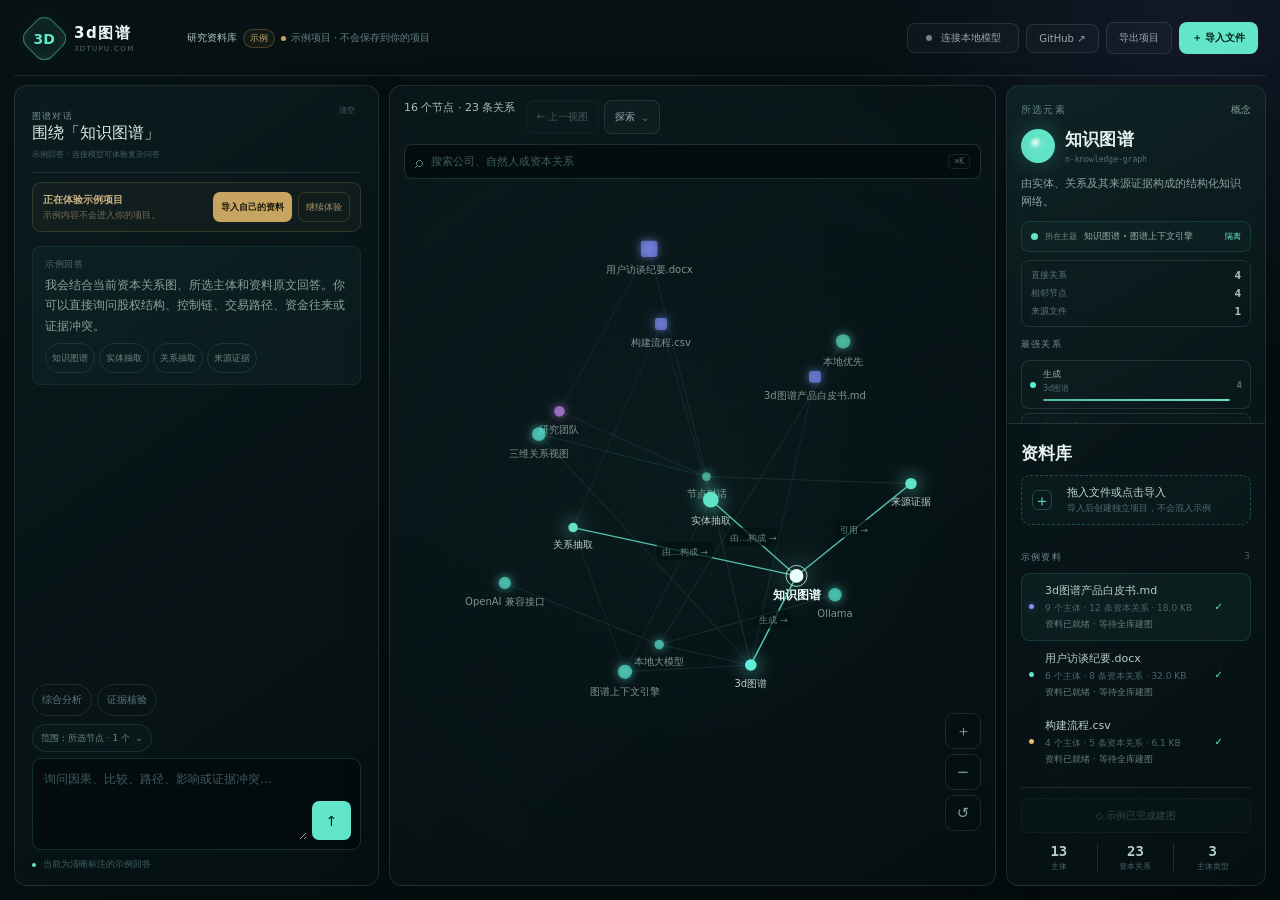
==== index.html @ b75725c6 "deploy: accurate model graph progress" ====
<!DOCTYPE html><html lang="zh-CN"><head><meta charSet="utf-8"/><meta name="viewport" content="width=device-width, initial-scale=1"/><link rel="stylesheet" href="/_next/static/chunks/0visodjb9d-sq.css" data-precedence="next"/><link rel="preload" as="script" fetchPriority="low" href="/_next/static/chunks/10mluhc84.1ee.js"/><script src="/_next/static/chunks/0pbz.j~ornctw.js" async=""></script><script src="/_next/static/chunks/0c_u0uom0kk-9.js" async=""></script><script src="/_next/static/chunks/turbopack-0-2-jyq65k6gh.js" async=""></script><script src="/_next/static/chunks/0emjh6do4g2sf.js" async=""></script><script src="/_next/static/chunks/17f2ht9wo-phb.js" async=""></script><script src="/_next/static/chunks/0eux6p_.wluw0.js" async=""></script><script src="/_next/static/chunks/0ctq0kchj-ooi.js" async=""></script><title>3d图谱｜让复杂关系可见、可问、可推理</title><meta name="description" content="面向复杂资料的本地优先三维知识图谱工作台。"/><meta name="application-name" content="3d图谱"/><meta name="keywords" content="知识图谱,本地大模型,三维可视化,中文知识库,关系分析"/><meta property="og:title" content="3d图谱"/><meta property="og:description" content="三维图谱基座 · 让复杂关系可见、可问、可推理"/><meta property="og:locale" content="zh_CN"/><meta property="og:image" content="https://3dtupu.com/og.png"/><meta property="og:image:width" content="1200"/><meta property="og:image:height" content="630"/><meta property="og:image:alt" content="3d图谱三维关系网络"/><meta property="og:type" content="website"/><meta name="twitter:card" content="summary_large_image"/><meta name="twitter:title" content="3d图谱"/><meta name="twitter:description" content="三维图谱基座 · 让复杂关系可见、可问、可推理"/><meta name="twitter:image" content="https://3dtupu.com/og.png"/><script src="/_next/static/chunks/03~yq9q893hmn.js" noModule=""></script></head><body><div hidden=""><!--$--><!--/$--></div><main class="app-shell"><header class="topbar"><div class="brand-button" aria-label="3d图谱"><span class="brand-mark"><b>3D</b></span><span><strong>3d图谱</strong><small>3DTUPU.COM</small></span></div><div class="workspace-name"><b>研究资料库</b><span class="sample-badge">示例</span><em class="save-indicator sample" title="示例项目 · 不会保存到你的项目">示例项目 · 不会保存到你的项目</em></div><div class="top-actions"><button class="connection-pill demo"><i></i> <!-- -->连接本地模型</button><button class="mobile-model-button">模型</button><button class="mobile-library-button" disabled="">资料</button><a class="ghost-button repository-link" href="https://github.com/yanlinc-hue/3dtupu" target="_blank" rel="noreferrer" aria-label="在新窗口打开 3d图谱 GitHub 仓库">GitHub ↗</a><button class="ghost-button export-button" disabled="">导出项目</button><button class="primary-small" disabled="">＋ 导入文件</button></div></header><section class="workspace" aria-busy="true"><div class="project-loading-overlay" role="status"><i></i><span>正在恢复本机项目…</span></div><aside class="library-panel panel " aria-label="资料库"><section class="right-selection-card" aria-label="所选图谱元素"><div class="right-selection-overline"><span>所选元素</span><b>概念</b></div><div class="right-selection-title"><div class="node-orb kind-concept"></div><div><h2>知识图谱</h2><small>n-knowledge-graph</small></div></div><p>由实体、关系及其来源证据构成的结构化知识网络。</p><button class="node-community-pill"><i style="background:#62e5c8"></i><span>所在主题</span><b>知识图谱 · 图谱上下文引擎</b><em>隔离</em></button><div class="relation-row"><span>直接关系</span><b>4</b><span>相邻节点</span><b>4</b><span>来源文件</span><b>1</b></div><div class="section-label">最强关系</div><div class="relationship-strength-list compact"><button><i class="kind-technology"></i><span><b>生成</b><small>3d图谱</small><em><u style="width:100%"></u></em></span><strong>4</strong></button><button><i class="kind-concept"></i><span><b>由…构成</b><small>实体抽取</small><em><u style="width:75%"></u></em></span><strong>3</strong></button><button><i class="kind-concept"></i><span><b>由…构成</b><small>关系抽取</small><em><u style="width:75%"></u></em></span><strong>3</strong></button></div><details class="right-selection-evidence"><summary>原文证据<!-- --> <b>1</b></summary><p>所有实体和关系必须指向至少一段原文证据。</p><small>3d图谱产品白皮书.md</small></details><div class="selection-actions"><button class="selection-chat-focus">围绕所选节点提问 →</button></div></section><div class="panel-heading"><div><h2>资料库</h2></div><div class="library-heading-actions"><button class="icon-button mobile-library-close" aria-label="关闭资料库">×</button></div></div><input class="visually-hidden" type="file" multiple="" disabled="" accept=".pdf,.docx,.pptx,.xlsx,.xls,.png,.jpg,.jpeg,.webp,.html,.htm,.md,.markdown,.txt,.csv,.tsv,.json,.3dtupu.json,.tupu.json"/><button class="upload-zone " disabled=""><span class="upload-glyph">＋</span><strong>拖入文件或点击导入</strong><span>导入后创建独立项目，不会混入示例</span></button><div class="section-label">示例资料<!-- --> <span>3</span></div><div class="document-list"><div class="file-card-row"><button class="file-card active  "><i class="file-dot color-0"></i><span><b title="3d图谱产品白皮书.md">3d图谱产品白皮书.md</b><small>9<!-- --> 个主体 · <!-- -->12<!-- --> 条资本关系 · <!-- -->18.0 KB</small><small class="file-coverage" title="资料已就绪 · 等待全库建图">资料已就绪 · 等待全库建图</small></span><em>✓</em></button></div><div class="file-card-row"><button class="file-card   "><i class="file-dot color-1"></i><span><b title="用户访谈纪要.docx">用户访谈纪要.docx</b><small>6<!-- --> 个主体 · <!-- -->8<!-- --> 条资本关系 · <!-- -->32.0 KB</small><small class="file-coverage" title="资料已就绪 · 等待全库建图">资料已就绪 · 等待全库建图</small></span><em>✓</em></button></div><div class="file-card-row"><button class="file-card   "><i class="file-dot color-2"></i><span><b title="构建流程.csv">构建流程.csv</b><small>4<!-- --> 个主体 · <!-- -->5<!-- --> 条资本关系 · <!-- -->6.1 KB</small><small class="file-coverage" title="资料已就绪 · 等待全库建图">资料已就绪 · 等待全库建图</small></span><em>✓</em></button></div></div><div class="library-bottom"><button class="model-extract-button" disabled="">◇ 示例已完成建图</button><div class="library-stats"><span><b>13</b><small>主体</small></span><span><b>23</b><small>资本关系</small></span><span><b>3</b><small>主体类型</small></span></div></div></aside><section class="graph-stage panel"><div class="graph-toolbar"><div class="view-title">16<!-- --> 个节点 · <!-- -->23<!-- --> 条关系</div><div class="graph-search-wrap"><span>⌕</span><input placeholder="搜索公司、自然人或资本关系" aria-label="搜索图谱，快捷键 Command 或 Control K" value=""/><kbd>⌘K</kbd></div><div class="toolbar-actions"><button class="view-back-button" disabled="">← 上一视图</button><details class="explore-menu"><summary class="">探索</summary><div class="explore-menu-popover"><button class="">路径分析 <small>查看两点间的关系链路</small></button><button class="">聚焦所选邻域<!-- --> <small>隐藏暂时无关的元素</small></button><button class="">图谱洞察 <small>主题、中心节点与关系强度</small></button><div class="explore-filter-group"><span>节点类型</span><button class="kind-enabled" aria-pressed="true"><i class="kind-document"></i>文件<small>3</small></button><button class="kind-enabled" aria-pressed="true"><i class="kind-organization"></i>企业/机构<small>1</small></button><button class="kind-enabled" aria-pressed="true"><i class="kind-concept"></i>概念<small>6</small></button><button class="kind-enabled" aria-pressed="true"><i class="kind-technology"></i>技术<small>6</small></button></div><button class="fullscreen-button">全屏查看 <small>沉浸探索当前图谱</small></button></div></details></div></div><div class="canvas-wrap"><canvas class="graph-canvas" aria-label="可旋转、缩放和选择节点的三维知识图谱" tabindex="0"></canvas><div class="canvas-controls" aria-label="图谱缩放控制"><button aria-label="放大图谱">＋</button><button aria-label="缩小图谱">−</button><button aria-label="重置图谱视角">↺</button></div></div></section><button class="mobile-inspector-trigger"><i class="kind-concept"></i><span>知识图谱</span><b>详情与问答</b></button><aside class="inspector-panel panel  mobile-tab-details" aria-label="图谱对话与选择详情"><div class="mobile-sheet-heading"><div role="tablist" aria-label="节点面板"><button class="active" role="tab" aria-selected="true">详情</button><button class="" role="tab" aria-selected="false">对话</button></div><button>模型</button><button aria-label="关闭节点面板">×</button></div><div class="inspector-scroll"><div class="node-overline">当前选择 · <!-- -->概念</div><div class="node-title-row"><div class="node-orb kind-concept"></div><div><h2>知识图谱</h2><span>ID · N-KNOWLEDGE-GRAPH</span></div></div><p class="node-summary">由实体、关系及其来源证据构成的结构化知识网络。</p><button class="node-community-pill"><i style="background:#62e5c8"></i><span>所在主题</span><b>知识图谱 · 图谱上下文引擎</b><em>隔离</em></button><div class="relation-row"><span>直接关系</span><b>4</b><span>相邻节点</span><b>4</b><span>来源文件</span><b>1</b></div><div class="section-label">对话范围</div><div class="scope-chips"><button><i class="kind-concept"></i>知识图谱<span>×</span></button></div><div class="section-label">最强关系</div><div class="relationship-strength-list"><button><i class="kind-technology"></i><span><b>生成</b><small>3d图谱</small><em><u style="width:100%"></u></em></span><strong>4</strong></button><button><i class="kind-concept"></i><span><b>由…构成</b><small>实体抽取</small><em><u style="width:75%"></u></em></span><strong>3</strong></button><button><i class="kind-concept"></i><span><b>由…构成</b><small>关系抽取</small><em><u style="width:75%"></u></em></span><strong>3</strong></button><button><i class="kind-concept"></i><span><b>引用</b><small>来源证据</small><em><u style="width:75%"></u></em></span><strong>3</strong></button></div><div class="section-label">相邻节点</div><div class="neighbor-list"><button><i class="kind-technology"></i><span><b>3d图谱</b><small>生成</small></span><em>›</em></button><button><i class="kind-concept"></i><span><b>来源证据</b><small>引用</small></span><em>›</em></button><button><i class="kind-concept"></i><span><b>实体抽取</b><small>由…构成</small></span><em>›</em></button><button><i class="kind-concept"></i><span><b>关系抽取</b><small>由…构成</small></span><em>›</em></button></div><div class="section-label">原文证据</div><div class="evidence-list"><details><summary><span>[<!-- -->1<!-- -->]</span>3d图谱产品白皮书.md</summary><p>所有实体和关系必须指向至少一段原文证据。</p></details></div></div><div class="chat-section"><div class="chat-heading"><div><span class="section-label">图谱对话</span><b>围绕「知识图谱」</b><small>示例回答 · 连接模型可体验复杂问答</small></div><button>清空</button></div><div class="sample-inline-notice" role="status"><span><b>正在体验示例项目</b><small>示例内容不会进入你的项目。</small></span><button class="primary">导入自己的资料</button><button>继续体验</button></div><div class="message-list" role="log" aria-live="polite"><div class="message assistant "><div class="message-role">示例回答</div><p>我会结合当前资本关系图、所选主体和资料原文回答。你可以直接询问股权结构、控制链、交易路径、资金往来或证据冲突。</p><div class="answer-nodes"><button>知识图谱</button><button>实体抽取</button><button>关系抽取</button><button>来源证据</button></div></div></div><div class="chat-suggestions" aria-label="快捷提问"><button>综合分析</button><button>证据核验</button></div><div class="qa-scope-row"><details><summary>范围：所选节点 · 1 个</summary><div><button class="active"><b>智能（推荐）</b><small>有选择时聚焦，否则使用当前视图</small></button><button class=""><b>当前视图</b><small>只分析此刻可见的节点与关系</small></button><button class=""><b>全部资料</b><small>忽略当前筛选，检索完整项目</small></button></div></details></div><div class="prompt-box"><textarea aria-label="输入关于当前视图和文档的问题" placeholder="询问因果、比较、路径、影响或证据冲突…"></textarea><button aria-label="发送问题">↑</button></div><div class="context-note"><i></i> <!-- -->当前为清晰标注的示例回答</div></div></aside></section></main><!--$--><!--/$--><script src="/_next/static/chunks/10mluhc84.1ee.js" id="_R_" async=""></script><script>(self.__next_f=self.__next_f||[]).push([0])</script><script>self.__next_f.push([1,"1:\"$Sreact.fragment\"\n2:I[11968,[\"/_next/static/chunks/0emjh6do4g2sf.js\",\"/_next/static/chunks/17f2ht9wo-phb.js\"],\"default\"]\n3:I[87804,[\"/_next/static/chunks/0emjh6do4g2sf.js\",\"/_next/static/chunks/17f2ht9wo-phb.js\"],\"default\"]\n4:I[7934,[\"/_next/static/chunks/0emjh6do4g2sf.js\",\"/_next/static/chunks/17f2ht9wo-phb.js\"],\"ClientPageRoot\"]\n5:I[31713,[\"/_next/static/chunks/0emjh6do4g2sf.js\",\"/_next/static/chunks/17f2ht9wo-phb.js\",\"/_next/static/chunks/0eux6p_.wluw0.js\",\"/_next/static/chunks/0ctq0kchj-ooi.js\"],\"default\"]\n8:I[77916,[\"/_next/static/chunks/0emjh6do4g2sf.js\",\"/_next/static/chunks/17f2ht9wo-phb.js\"],\"OutletBoundary\"]\n9:\"$Sreact.suspense\"\nb:I[77916,[\"/_next/static/chunks/0emjh6do4g2sf.js\",\"/_next/static/chunks/17f2ht9wo-phb.js\"],\"ViewportBoundary\"]\nd:I[77916,[\"/_next/static/chunks/0emjh6do4g2sf.js\",\"/_next/static/chunks/17f2ht9wo-phb.js\"],\"MetadataBoundary\"]\nf:I[21480,[\"/_next/static/chunks/0emjh6do4g2sf.js\",\"/_next/static/chunks/17f2ht9wo-phb.js\"],\"default\",1]\n:HL[\"/_next/static/chunks/0visodjb9d-sq.css\",\"style\"]\n"])</script><script>self.__next_f.push([1,"0:{\"P\":null,\"c\":[\"\",\"\"],\"q\":\"\",\"i\":false,\"f\":[[[\"\",{\"children\":[\"__PAGE__\",{}]},\"$undefined\",\"$undefined\",16],[[\"$\",\"$1\",\"c\",{\"children\":[[[\"$\",\"link\",\"0\",{\"rel\":\"stylesheet\",\"href\":\"/_next/static/chunks/0visodjb9d-sq.css\",\"precedence\":\"next\",\"crossOrigin\":\"$undefined\",\"nonce\":\"$undefined\"}],[\"$\",\"script\",\"script-0\",{\"src\":\"/_next/static/chunks/0emjh6do4g2sf.js\",\"async\":true,\"nonce\":\"$undefined\"}],[\"$\",\"script\",\"script-1\",{\"src\":\"/_next/static/chunks/17f2ht9wo-phb.js\",\"async\":true,\"nonce\":\"$undefined\"}]],[\"$\",\"html\",null,{\"lang\":\"zh-CN\",\"children\":[\"$\",\"body\",null,{\"children\":[\"$\",\"$L2\",null,{\"parallelRouterKey\":\"children\",\"error\":\"$undefined\",\"errorStyles\":\"$undefined\",\"errorScripts\":\"$undefined\",\"template\":[\"$\",\"$L3\",null,{}],\"templateStyles\":\"$undefined\",\"templateScripts\":\"$undefined\",\"notFound\":[[[\"$\",\"title\",null,{\"children\":\"404: This page could not be found.\"}],[\"$\",\"div\",null,{\"style\":{\"fontFamily\":\"system-ui,\\\"Segoe UI\\\",Roboto,Helvetica,Arial,sans-serif,\\\"Apple Color Emoji\\\",\\\"Segoe UI Emoji\\\"\",\"height\":\"100vh\",\"textAlign\":\"center\",\"display\":\"flex\",\"flexDirection\":\"column\",\"alignItems\":\"center\",\"justifyContent\":\"center\"},\"children\":[\"$\",\"div\",null,{\"children\":[[\"$\",\"style\",null,{\"dangerouslySetInnerHTML\":{\"__html\":\"body{color:#000;background:#fff;margin:0}.next-error-h1{border-right:1px solid rgba(0,0,0,.3)}@media (prefers-color-scheme:dark){body{color:#fff;background:#000}.next-error-h1{border-right:1px solid rgba(255,255,255,.3)}}\"}}],[\"$\",\"h1\",null,{\"className\":\"next-error-h1\",\"style\":{\"display\":\"inline-block\",\"margin\":\"0 20px 0 0\",\"padding\":\"0 23px 0 0\",\"fontSize\":24,\"fontWeight\":500,\"verticalAlign\":\"top\",\"lineHeight\":\"49px\"},\"children\":404}],[\"$\",\"div\",null,{\"style\":{\"display\":\"inline-block\"},\"children\":[\"$\",\"h2\",null,{\"style\":{\"fontSize\":14,\"fontWeight\":400,\"lineHeight\":\"49px\",\"margin\":0},\"children\":\"This page could not be found.\"}]}]]}]}]],[]],\"forbidden\":\"$undefined\",\"unauthorized\":\"$undefined\"}]}]}]]}],{\"children\":[[\"$\",\"$1\",\"c\",{\"children\":[[\"$\",\"$L4\",null,{\"Component\":\"$5\",\"serverProvidedParams\":{\"searchParams\":{},\"params\":{},\"promises\":[\"$@6\",\"$@7\"]}}],[[\"$\",\"script\",\"script-0\",{\"src\":\"/_next/static/chunks/0eux6p_.wluw0.js\",\"async\":true,\"nonce\":\"$undefined\"}],[\"$\",\"script\",\"script-1\",{\"src\":\"/_next/static/chunks/0ctq0kchj-ooi.js\",\"async\":true,\"nonce\":\"$undefined\"}]],[\"$\",\"$L8\",null,{\"children\":[\"$\",\"$9\",null,{\"name\":\"Next.MetadataOutlet\",\"children\":\"$@a\"}]}]]}],{},null,false,null]},null,false,null],[\"$\",\"$1\",\"h\",{\"children\":[null,[\"$\",\"$Lb\",null,{\"children\":\"$Lc\"}],[\"$\",\"div\",null,{\"hidden\":true,\"children\":[\"$\",\"$Ld\",null,{\"children\":[\"$\",\"$9\",null,{\"name\":\"Next.Metadata\",\"children\":\"$Le\"}]}]}],null]}],false]],\"m\":\"$undefined\",\"G\":[\"$f\",[[\"$\",\"link\",\"0\",{\"rel\":\"stylesheet\",\"href\":\"/_next/static/chunks/0visodjb9d-sq.css\",\"precedence\":\"next\",\"crossOrigin\":\"$undefined\",\"nonce\":\"$undefined\"}]]],\"S\":true,\"h\":null,\"s\":\"$undefined\",\"l\":\"$undefined\",\"p\":\"$undefined\",\"d\":\"$undefined\",\"b\":\"BAkE__fI3o17230k_f2Ha\"}\n"])</script><script>self.__next_f.push([1,"6:{}\n7:\"$0:f:0:1:1:children:0:props:children:0:props:serverProvidedParams:params\"\n"])</script><script>self.__next_f.push([1,"c:[[\"$\",\"meta\",\"0\",{\"charSet\":\"utf-8\"}],[\"$\",\"meta\",\"1\",{\"name\":\"viewport\",\"content\":\"width=device-width, initial-scale=1\"}]]\n"])</script><script>self.__next_f.push([1,"a:null\ne:[[\"$\",\"title\",\"0\",{\"children\":\"3d图谱｜让复杂关系可见、可问、可推理\"}],[\"$\",\"meta\",\"1\",{\"name\":\"description\",\"content\":\"面向复杂资料的本地优先三维知识图谱工作台。\"}],[\"$\",\"meta\",\"2\",{\"name\":\"application-name\",\"content\":\"3d图谱\"}],[\"$\",\"meta\",\"3\",{\"name\":\"keywords\",\"content\":\"知识图谱,本地大模型,三维可视化,中文知识库,关系分析\"}],[\"$\",\"meta\",\"4\",{\"property\":\"og:title\",\"content\":\"3d图谱\"}],[\"$\",\"meta\",\"5\",{\"property\":\"og:description\",\"content\":\"三维图谱基座 · 让复杂关系可见、可问、可推理\"}],[\"$\",\"meta\",\"6\",{\"property\":\"og:locale\",\"content\":\"zh_CN\"}],[\"$\",\"meta\",\"7\",{\"property\":\"og:image\",\"content\":\"https://3dtupu.com/og.png\"}],[\"$\",\"meta\",\"8\",{\"property\":\"og:image:width\",\"content\":\"1200\"}],[\"$\",\"meta\",\"9\",{\"property\":\"og:image:height\",\"content\":\"630\"}],[\"$\",\"meta\",\"10\",{\"property\":\"og:image:alt\",\"content\":\"3d图谱三维关系网络\"}],[\"$\",\"meta\",\"11\",{\"property\":\"og:type\",\"content\":\"website\"}],[\"$\",\"meta\",\"12\",{\"name\":\"twitter:card\",\"content\":\"summary_large_image\"}],[\"$\",\"meta\",\"13\",{\"name\":\"twitter:title\",\"content\":\"3d图谱\"}],[\"$\",\"meta\",\"14\",{\"name\":\"twitter:description\",\"content\":\"三维图谱基座 · 让复杂关系可见、可问、可推理\"}],[\"$\",\"meta\",\"15\",{\"name\":\"twitter:image\",\"content\":\"https://3dtupu.com/og.png\"}]]\n"])</script></body></html>
---- _next/static/chunks/0visodjb9d-sq.css ----
:root{--bg:#061012;--panel:#0a171aeb;--panel-strong:#0b1b1e;--line:#aae8de1f;--line-strong:#6ce4cc45;--muted:#708a8e;--dim:#49666a;--text:#e8f5f2;--mint:#62e5c8;--mint-dark:#143e38;--violet:#8492ff;--amber:#f0b86c;--danger:#ff8792}*{box-sizing:border-box}html,body{background:var(--bg);min-height:100%;color:var(--text);margin:0}body{font-family:Inter,SF Pro Display,PingFang SC,Microsoft YaHei,system-ui,sans-serif;overflow:hidden}button,textarea,input,select{font:inherit}button{color:inherit}button:focus-visible,input:focus-visible,textarea:focus-visible,select:focus-visible{outline-offset:2px;outline:2px solid #62e5c8b3}button:disabled{cursor:not-allowed;opacity:.42}::-webkit-scrollbar{width:5px;height:5px}::-webkit-scrollbar-track{background:0 0}::-webkit-scrollbar-thumb{background:#82b5af33;border-radius:9px}.app-shell{background:radial-gradient(circle at 50% 45%,#2d817421,#0000 34%),radial-gradient(circle at 93% 2%,#6f64e21c,#0000 23%),linear-gradient(135deg,#071214 0%,#050c0e 100%);min-height:100vh;padding:14px}.topbar{border-bottom:1px solid var(--line);align-items:center;gap:18px;height:62px;padding:0 8px 13px;display:flex}.brand-button{cursor:pointer;text-align:left;background:0 0;border:0;align-items:center;gap:11px;padding:0 4px;display:flex}.brand-button>span:last-child{flex-direction:column;gap:2px;display:flex}.brand-button strong{color:#effaf7;letter-spacing:.1em;white-space:nowrap;font-size:15px}.brand-button small{color:#506d71;letter-spacing:.19em;font-size:7px}.brand-mark{background:#62e5c812;border:1px solid #62e5c873;border-radius:11px;place-items:center;width:37px;height:37px;display:grid;transform:rotate(45deg);box-shadow:inset 0 0 18px #62e5c812,0 0 22px #62e5c80f}.brand-mark b{color:var(--mint);font-size:14px;transform:rotate(-45deg)}.workspace-name{color:#496569;align-items:baseline;gap:6px;margin-left:30px;font-size:11px;display:flex}.workspace-name b{color:#afc5c3;font-weight:550}.workspace-name em{color:#638084;font-style:normal}.save-indicator{text-overflow:ellipsis;white-space:nowrap;max-width:180px;overflow:hidden}.save-indicator:before{content:"";background:#587175;border-radius:50%;width:5px;height:5px;margin-right:5px;display:inline-block}.save-indicator.saved:before{background:var(--mint)}.save-indicator.saving:before,.save-indicator.loading:before{background:var(--amber);animation:1s infinite pulse}.save-indicator.error{color:var(--danger)}.save-indicator.error:before{background:var(--danger)}.top-actions{align-items:center;gap:7px;margin-left:auto;display:flex}.connection-pill,.ghost-button,.primary-small,.mobile-model-button,.mobile-library-button,.toolbar-actions button,.icon-button,.secondary-button,.primary-button{border:1px solid var(--line);color:#94aaab;cursor:pointer;background:#ffffff06;border-radius:8px;transition:border-color .18s,background .18s,color .18s}.connection-pill:hover,.ghost-button:hover,.mobile-model-button:hover,.mobile-library-button:hover,.toolbar-actions button:hover{color:#d0e4e1;border-color:#62e5c840}.connection-pill{min-width:112px;padding:7px 10px;font-size:9px}.connection-pill i,.connection-result i{background:#6c8588;border-radius:50%;width:6px;height:6px;margin-right:6px;display:inline-block}.connection-pill.connected i,.connection-result.connected i{background:var(--mint);box-shadow:0 0 10px #62e5c8cc}.connection-pill.testing i,.connection-result.testing i{background:var(--amber);animation:1s infinite pulse}.connection-pill.error i,.connection-result.error i{background:var(--danger)}.ghost-button,.primary-small{padding:8px 12px;font-size:9px}.mobile-model-button,.mobile-library-button{padding:8px 10px;font-size:9px;display:none}.repository-link{white-space:nowrap;align-items:center;text-decoration:none;display:inline-flex}.primary-small,.primary-button{background:var(--mint);color:#09201c;border-color:#0000;font-weight:700}.primary-small:hover,.primary-button:hover{background:#7df1d6}.workspace{grid-template-columns:244px minmax(400px,1fr) 322px;gap:9px;height:calc(100vh - 90px);padding-top:9px;display:grid;position:relative}.project-loading-overlay{z-index:20;border:1px solid var(--line);-webkit-backdrop-filter:blur(8px);backdrop-filter:blur(8px);color:#8ca5a2;background:#051012e6;border-radius:13px;place-content:center;justify-items:center;gap:10px;font-size:10px;display:grid;position:absolute;inset:9px 0 0}.project-loading-overlay i{border:2px solid #62e5c826;border-top-color:var(--mint);border-radius:50%;width:18px;height:18px;animation:.8s linear infinite spin}.panel{border:1px solid var(--line);background:linear-gradient(145deg,#0c1b1ef0,#061013e8);border-radius:13px;overflow:hidden;box-shadow:0 18px 48px #00000029}.library-panel{flex-direction:column;min-height:0;padding:17px 14px 13px;display:flex}.panel-heading{justify-content:space-between;align-items:center;display:flex}.library-heading-actions{align-items:center;gap:5px;display:flex}.mobile-library-close{display:none}.node-overline{color:#4d696d;letter-spacing:.17em;text-transform:uppercase;font-size:7px;display:block}h2{letter-spacing:.01em;margin:4px 0 0;font-size:16px}.icon-button{width:29px;height:29px;font-size:17px}.visually-hidden{clip:rect(0 0 0 0);white-space:nowrap;width:1px;height:1px;overflow:hidden;position:absolute!important}.upload-zone{color:#bfd4d1;cursor:pointer;background:#62e5c806;border:1px dashed #62e5c840;border-radius:9px;width:100%;margin:15px 0 17px;padding:13px 8px;transition:all .2s}.upload-zone:hover,.upload-zone.processing{background:#62e5c80e;border-color:#62e5c880}.upload-zone>span,.upload-zone strong{display:block}.upload-glyph{width:20px;height:20px;color:var(--mint);border:1px solid #62e5c840;border-radius:6px;place-items:center;margin:0 auto 6px;display:grid!important}.upload-zone strong{font-size:10px;font-weight:550}.upload-zone>span:last-child{color:#506b6f;margin-top:4px;font-size:7px}.section-label{color:#607b7f;letter-spacing:.13em;text-transform:uppercase;margin:14px 0 8px;font-size:7px}.section-label>span{float:right;color:#405d61}.document-list{min-height:80px;margin:0 -4px;padding:0 4px;overflow-y:auto}.file-card-row{position:relative}.file-card{text-align:left;cursor:pointer;background:0 0;border:1px solid #0000;border-radius:8px;grid-template-columns:8px minmax(0,1fr) auto;align-items:center;gap:8px;width:100%;padding:9px 27px 9px 7px;display:grid}.file-card:hover{background:#ffffff05}.file-card.active{background:#62e5c80d;border-color:#62e5c821}.file-card>span,.file-card b,.file-card small{min-width:0;display:block}.file-card b{color:#b8cdca;text-overflow:ellipsis;white-space:nowrap;font-size:9px;font-weight:520;overflow:hidden}.file-card small{color:#4b676b;margin-top:4px;font-size:7px}.file-card em{color:var(--mint);font-size:8px;font-style:normal}.file-remove{color:#456267;cursor:pointer;opacity:0;background:0 0;border:0;border-radius:6px;width:22px;height:22px;transition:all .18s;position:absolute;top:50%;right:5px;transform:translateY(-50%)}.file-card-row:hover .file-remove,.file-remove:focus-visible{opacity:1}.file-remove:hover{color:var(--danger);background:#ff879214}.file-dot{border-radius:50%;width:5px;height:5px}.color-0{background:var(--violet);box-shadow:0 0 8px #8492ff8c}.color-1{background:var(--mint)}.color-2{background:var(--amber)}.color-3{background:#dc8dff}.library-bottom{border-top:1px solid var(--line);margin-top:auto;padding-top:10px}.model-extract-button{color:#71918f;cursor:pointer;background:#62e5c809;border:1px solid #62e5c821;border-radius:7px;width:100%;padding:8px;font-size:8px}.model-extract-button:not(:disabled):hover{color:var(--mint);background:#62e5c812}.library-stats{grid-template-columns:repeat(3,1fr);margin-top:10px;display:grid}.library-stats span{text-align:center;border-right:1px solid var(--line)}.library-stats span:last-child{border:0}.library-stats b,.library-stats small{display:block}.library-stats b{color:#b5cdca;font:600 14px ui-monospace,monospace}.library-stats small{color:#486569;margin-top:2px;font-size:6px}.graph-stage{min-height:420px;position:relative}.graph-stage:before{content:"";pointer-events:none;background-image:linear-gradient(#6dc4bb06 1px,#0000 1px),linear-gradient(90deg,#6dc4bb06 1px,#0000 1px);background-size:32px 32px;position:absolute;inset:0;-webkit-mask-image:radial-gradient(circle,#000,#0000 77%);mask-image:radial-gradient(circle,#000,#0000 77%)}.graph-toolbar{z-index:4;align-items:center;gap:9px;display:flex;position:absolute;inset:13px 13px auto}.view-title{color:#a7bdbb;white-space:nowrap;font-size:9px}.view-title small{color:#456267;margin-left:7px;font-size:7px}.graph-search-wrap{border:1px solid var(--line);background:#030c0eb3;border-radius:8px;align-items:center;width:min(280px,32vw);height:30px;margin-left:auto;padding:0 8px;display:flex;position:relative}.graph-search-wrap>span{color:#587579;margin-right:6px}.graph-search-wrap input{color:#c1d3d1;background:0 0;border:0;outline:0;width:100%;font-size:8px}.graph-search-wrap input::placeholder{color:#405c60}.graph-search-wrap>button{color:#557277;cursor:pointer;background:0 0;border:0}.search-results{border:1px solid var(--line);background:#081518fa;border-radius:8px;padding:5px;position:absolute;top:35px;left:0;right:0;box-shadow:0 14px 35px #00000059}.search-results button{color:#9db2b1;text-align:left;cursor:pointer;background:0 0;border:0;border-radius:5px;justify-content:space-between;width:100%;padding:8px;font-size:8px;display:flex}.search-results button:hover{background:#62e5c80f}.search-results small{color:#4b676b}.toolbar-actions{gap:5px;display:flex}.toolbar-actions button{white-space:nowrap;padding:7px 8px;font-size:7px}.toolbar-actions button.active{color:var(--mint);background:#62e5c80f;border-color:#62e5c852}.canvas-wrap{position:absolute;inset:0}.graph-canvas{cursor:grab;touch-action:none;width:100%;height:100%;display:block}.graph-canvas:active{cursor:grabbing}.canvas-controls{display:none}.graph-tooltip{z-index:5;border:1px solid var(--line-strong);color:#d5e7e4;pointer-events:none;white-space:nowrap;background:#051113eb;border-radius:5px;padding:5px 7px;font-size:8px;position:absolute;transform:translate(12px,-26px)}.graph-legend,.graph-hint{z-index:3;color:#506c70;font-size:7px;position:absolute;bottom:13px}.graph-legend{scrollbar-width:none;gap:4px;max-width:calc(100% - 265px);padding:2px;display:flex;left:14px;overflow-x:auto}.graph-legend::-webkit-scrollbar{display:none}.graph-legend button{color:#5d787c;cursor:pointer;background:#040e1073;border:1px solid #0000;border-radius:99px;flex:none;align-items:center;gap:4px;padding:4px 6px;font-size:7px;display:inline-flex}.graph-legend button:hover{border-color:var(--line);color:#9db5b2}.graph-legend button.disabled{opacity:.28;text-decoration:line-through}.graph-legend i{border-radius:50%;width:5px;height:5px}.graph-legend small{color:#3f5b5f;font-size:6px}.graph-hint{right:14px}.focus-banner{z-index:4;color:#72938f;cursor:pointer;background:#051214e0;border:1px solid #62e5c830;border-radius:99px;padding:6px 10px;font-size:7px;position:absolute;bottom:38px;left:50%;transform:translate(-50%)}.kind-document{background:#8492ff!important}.kind-person{background:#f5b66d!important}.kind-organization{background:#d58cff!important}.kind-concept{background:#60e3c7!important}.kind-location{background:#69b7ff!important}.kind-event{background:#ff7d9d!important}.kind-technology{background:#5ef0dc!important}.kind-data{background:#e2d56c!important}.inspector-panel{flex-direction:column;min-height:0;padding:16px 14px 12px;display:flex}.inspector-scroll{min-height:205px;max-height:49%;padding-right:3px;overflow-y:auto}.node-title-row{align-items:center;gap:11px;margin-top:12px;display:flex}.node-orb{border-radius:50%;flex:none;width:38px;height:38px;position:relative;box-shadow:0 0 24px #62e5c83d}.node-orb:before{content:"";border-radius:inherit;background:radial-gradient(circle at 35% 30%,#ffffffe6,#ffffff1a 35%,#0000 70%);position:absolute;inset:8px}.relation-orb{width:38px;height:38px;color:var(--mint);background:#62e5c80e;border:1px solid #62e5c847;border-radius:11px;flex:none;place-items:center;display:grid;position:relative;box-shadow:0 0 24px #62e5c81f}.relation-orb i{background:linear-gradient(90deg, #8492ff, var(--mint));border-radius:99px;width:21px;height:2px;position:absolute}.relation-orb b{margin-left:20px;font-size:13px;line-height:1;position:relative}.node-title-row h2{text-overflow:ellipsis;white-space:nowrap;max-width:225px;margin:0;font-size:16px;overflow:hidden}.node-title-row span{text-overflow:ellipsis;white-space:nowrap;color:#48666b;max-width:220px;margin-top:3px;font:6px ui-monospace,monospace;display:block;overflow:hidden}.node-summary{color:#7a9294;margin:13px 0 10px;font-size:9px;line-height:1.7}.relation-row{border:1px solid var(--line);color:#5d787c;border-radius:8px;grid-template-columns:1fr auto;gap:5px;padding:10px;font-size:7px;display:grid}.relation-row b{color:#a9c2bf;font:600 9px ui-monospace,monospace}.scope-chips{flex-wrap:wrap;gap:5px;display:flex}.scope-chips button{color:#86a09e;cursor:pointer;background:#62e5c80a;border:1px solid #62e5c824;border-radius:99px;align-items:center;gap:5px;padding:5px 7px;font-size:7px;display:flex}.scope-chips i{border-radius:50%;width:5px;height:5px}.scope-chips span{color:#4d6a6e}.path-card{background:#62e5c809;border:1px solid #62e5c826;border-radius:9px;margin-top:12px;padding:10px}.path-card.empty{background:#f0b86c09;border-color:#f0b86c29}.path-card-heading{color:#75918f;letter-spacing:.08em;justify-content:space-between;align-items:center;font-size:7px;display:flex}.path-card-heading b{color:var(--mint);font:600 7px ui-monospace,monospace}.path-flow{flex-wrap:wrap;align-items:center;gap:4px;margin-top:8px;display:flex}.path-step{align-items:center;gap:4px;display:inline-flex}.path-step button{color:#9ab2af;cursor:pointer;background:0 0;border:1px solid #62e5c821;border-radius:99px;padding:4px 6px;font-size:7px}.path-step em{color:#4e6e70;font-size:6px;font-style:normal}.path-ask{width:100%;color:var(--mint);cursor:pointer;background:#62e5c80f;border:1px solid #62e5c82e;border-radius:7px;margin-top:9px;padding:7px;font-size:7px}.path-card p{color:#8a765d;margin:8px 0 0;font-size:7px;line-height:1.5}.neighbor-list{grid-template-columns:1fr 1fr;gap:4px;display:grid}.neighbor-list button{border:1px solid var(--line);text-align:left;cursor:pointer;background:#ffffff03;border-radius:7px;grid-template-columns:6px minmax(0,1fr) auto;align-items:center;gap:6px;min-width:0;padding:7px;display:grid}.neighbor-list button:hover{border-color:#62e5c838}.neighbor-list i{border-radius:50%;width:5px;height:5px}.neighbor-list b,.neighbor-list small{text-overflow:ellipsis;white-space:nowrap;display:block;overflow:hidden}.neighbor-list b{color:#8fa8a7;font-size:7px;font-weight:500}.neighbor-list small{color:#405f63;margin-top:2px;font-size:6px}.neighbor-list em{color:#47666a;font-style:normal}.evidence-list details{border-top:1px solid var(--line);padding:7px 0}.evidence-list summary{color:#789291;cursor:pointer;font-size:7px;list-style:none}.evidence-list summary span{color:var(--mint);margin-right:5px}.evidence-list p{color:#668185;white-space:pre-wrap;background:#62e5c806;border-left:2px solid #62e5c833;max-height:280px;margin:7px 0 0;padding:8px;font-size:7px;line-height:1.65;overflow:auto}.chat-section{border-top:1px solid var(--line);flex-direction:column;flex:1;min-height:250px;margin-top:10px;padding-top:10px;display:flex}.chat-heading{justify-content:space-between;align-items:flex-start;display:flex}.chat-heading .section-label{margin:0 0 3px}.chat-heading small{color:#426064;font-size:6px}.chat-heading button{color:#426064;cursor:pointer;background:0 0;border:0;font-size:7px}.message-list{flex:1;min-height:80px;margin:9px -2px 7px;padding:0 2px;overflow-y:auto}.message{background:#62e5c809;border:1px solid #62e5c814;border-radius:8px;margin-bottom:7px;padding:8px 9px}.message.user{background:#8492ff0b;border-color:#8492ff1a;margin-left:24px}.message.error{border-color:#ff87922e}.message-role{color:#4f6c70;letter-spacing:.08em;margin-bottom:4px;font-size:6px}.message p{color:#8aa19f;white-space:pre-wrap;margin:0;font-size:8px;line-height:1.65}.message.user p{color:#9caaa9}.typing-dot{background:var(--mint);border-radius:50%;width:5px;height:5px;margin-top:7px;animation:1s infinite pulse;display:block}.answer-nodes{flex-wrap:wrap;gap:4px;margin-top:7px;display:flex}.answer-nodes button{color:#678783;cursor:pointer;background:0 0;border:1px solid #62e5c821;border-radius:99px;padding:4px 6px;font-size:6px}.prompt-box{background:#02090b9e;border:1px solid #62e5c82b;border-radius:9px;grid-template-columns:minmax(0,1fr) 28px;align-items:end;gap:5px;padding:7px;display:grid}.prompt-box:focus-within{border-color:#62e5c861}.prompt-box textarea{resize:vertical;color:#c2d5d2;background:0 0;border:0;outline:0;min-height:42px;max-height:100px;font-size:8px;line-height:1.5}.prompt-box textarea::placeholder{color:#3d5b5f}.prompt-box button{background:var(--mint);color:#08211d;cursor:pointer;border:0;border-radius:7px;width:27px;height:27px;font-size:10px}.context-note{color:#3f5e62;margin-top:6px;font-size:6px}.context-note i{background:var(--mint);border-radius:50%;width:4px;height:4px;margin-right:4px;display:inline-block}.empty-inspector{color:#557175;margin:auto;font-size:9px}.empty-inspector.chat-ready{background:#62e5c806;border:1px solid #62e5c81a;border-radius:8px;align-items:baseline;gap:7px;margin:0 0 10px;padding:9px 10px;display:flex}.empty-inspector.chat-ready b{color:#8da6a3;font-size:9px;font-weight:560}.empty-inspector.chat-ready span{color:#4b696c;line-height:1.45}.mobile-sheet-heading,.mobile-inspector-trigger,.mobile-sheet-backdrop{display:none}.modal-backdrop{z-index:30;-webkit-backdrop-filter:blur(10px);backdrop-filter:blur(10px);background:#000709b8;place-items:center;padding:20px;display:grid;position:fixed;inset:0}.settings-modal{background:linear-gradient(145deg,#0e2326,#071518);border:1px solid #8bded129;border-radius:15px;width:min(470px,100%);max-height:92vh;padding:23px;overflow-y:auto;box-shadow:0 32px 100px #0000008c}.modal-header{justify-content:space-between;align-items:flex-start;display:flex}.modal-header h2{font-size:19px}.modal-intro{color:#779092;margin:14px 0 17px;font-size:9px;line-height:1.7}.provider-tabs{border:1px solid var(--line);background:#00000026;border-radius:9px;grid-template-columns:1fr 1fr;gap:5px;padding:4px;display:grid}.provider-tabs button{color:#647f82;cursor:pointer;background:0 0;border:0;border-radius:6px;padding:9px;font-size:9px}.provider-tabs button.active{color:var(--mint);background:#62e5c817}.field-label{color:#708b8d;margin-top:14px;font-size:8px;display:block}.field-label input,.field-label select{border:1px solid var(--line);color:#b6ccca;background:#020a0c73;border-radius:8px;outline:0;width:100%;height:36px;margin-top:6px;padding:0 10px;font-size:9px}.field-label input:focus,.field-label select:focus{border-color:#62e5c85c}.privacy-warning{color:#ad906c;background:#f0b86c0d;border:1px solid #f0b86c33;border-radius:7px;margin-top:7px;padding:8px;font-size:7px}.connection-result{border:1px solid var(--line);color:#678285;border-radius:8px;align-items:flex-start;margin-top:15px;padding:10px;font-size:8px;line-height:1.5;display:flex}.connection-result i{flex:none;margin-top:3px}.settings-notes{color:#567276;background:#ffffff05;border-radius:8px;flex-direction:column;gap:5px;margin-top:14px;padding:12px;font-size:7px;display:flex}.settings-notes b{color:#829b9b;margin-bottom:2px}.settings-notes code{color:#78aaa2}.modal-actions{justify-content:flex-end;gap:7px;margin-top:18px;display:flex}.secondary-button,.primary-button{padding:9px 13px;font-size:8px}.toast{z-index:40;color:#abc3c0;background:#071618f0;border:1px solid #62e5c833;border-radius:9px;max-width:min(480px,100vw - 30px);padding:10px 14px;font-size:8px;position:fixed;bottom:22px;left:50%;transform:translate(-50%);box-shadow:0 12px 36px #0006}@keyframes pulse{0%,to{opacity:.35;transform:scale(.85)}50%{opacity:1;transform:scale(1.15)}}@keyframes spin{to{transform:rotate(360deg)}}@media (max-width:1100px){.workspace{grid-template-columns:218px minmax(390px,1fr) 285px}.workspace-name{margin-left:8px}.workspace-name em{display:none}.graph-search-wrap{width:185px}.view-title small{display:none}}@media (max-width:1040px){body{overflow:auto}.app-shell{min-height:100dvh}.workspace{grid-template-columns:210px minmax(0,1fr);height:calc(100dvh - 90px)}.top-actions .export-button{display:none}.inspector-panel{z-index:26;visibility:hidden;pointer-events:none;width:min(380px,100vw - 24px);min-height:0;transition:transform .22s,visibility .22s;position:fixed;top:76px;bottom:12px;right:12px;transform:translate(calc(100% + 28px));box-shadow:0 24px 80px #00000094}.inspector-panel.mobile-open{visibility:visible;pointer-events:auto;transform:translate(0)}.mobile-sheet-heading{border-bottom:1px solid var(--line);align-items:center;gap:5px;margin:-5px 0 10px;padding-bottom:9px;display:flex}.mobile-sheet-heading>div{flex:1;gap:4px;display:flex}.mobile-sheet-heading button{border:1px solid var(--line);color:#6f8b8d;cursor:pointer;background:0 0;border-radius:7px;min-height:34px;padding:0 10px;font-size:10px}.mobile-sheet-heading button.active{color:var(--mint);background:#62e5c812;border-color:#62e5c840}.inspector-panel.mobile-tab-details .chat-section{display:none}.inspector-panel.mobile-tab-details .inspector-scroll{flex:1;min-height:0;max-height:none;display:block}.inspector-panel.mobile-tab-chat .inspector-scroll{display:none}.inspector-panel.mobile-tab-chat .chat-section{border-top:0;min-height:0;margin-top:0;padding-top:0;display:flex}.mobile-sheet-backdrop{z-index:24;-webkit-backdrop-filter:blur(4px);backdrop-filter:blur(4px);background:#0007098c;border:0;display:block;position:fixed;inset:0}.mobile-inspector-trigger{z-index:23;color:#9fb7b4;cursor:pointer;background:#07191bf0;border:1px solid #62e5c838;border-radius:99px;align-items:center;gap:7px;max-width:min(310px,100vw - 32px);min-height:42px;padding:8px 11px;display:flex;position:fixed;bottom:16px;right:16px;box-shadow:0 12px 35px #0000006b}.mobile-inspector-trigger i{border-radius:50%;flex:none;width:7px;height:7px}.mobile-inspector-trigger span{text-overflow:ellipsis;white-space:nowrap;font-size:10px;overflow:hidden}.mobile-inspector-trigger b{color:var(--mint);white-space:nowrap;font-size:9px}.inspector-panel .node-summary{font-size:12px}.inspector-panel .message p{font-size:11px}.inspector-panel .message-role,.inspector-panel .chat-heading small,.inspector-panel .chat-heading button{font-size:9px}.inspector-panel .prompt-box textarea{min-height:50px;font-size:12px}.inspector-panel .prompt-box{grid-template-columns:minmax(0,1fr) 36px}.inspector-panel .prompt-box button{width:36px;height:36px}.inspector-panel .context-note{font-size:8px}}@media (max-width:650px){.app-shell{padding:7px}.topbar{gap:7px;height:57px;padding-bottom:9px}.workspace-name,.connection-pill{display:none}.brand-button{gap:8px}.brand-mark{width:32px;height:32px}.brand-button strong{font-size:13px}.brand-button small{display:none}.top-actions{gap:4px}.primary-small,.repository-link{padding:8px 9px}.mobile-model-button,.mobile-library-button{display:inline-flex}.workspace{grid-template-columns:1fr;height:calc(100dvh - 71px);padding-top:7px}.graph-stage{border-radius:11px}.library-panel{z-index:26;top:70px;left:7px;bottom:max(7px, env(safe-area-inset-bottom));visibility:hidden;pointer-events:none;width:min(330px,100vw - 14px);min-height:0;transition:transform .22s,visibility .22s;position:fixed;transform:translate(calc(-100% - 18px));box-shadow:0 24px 80px #00000094}.library-panel.mobile-library-open{visibility:visible;pointer-events:auto;transform:translate(0)}.mobile-library-close{display:grid}.graph-toolbar{flex-wrap:wrap;align-items:flex-start}.graph-search-wrap{order:3;width:100%;height:36px;margin:0}.graph-search-wrap input{font-size:12px}.toolbar-actions{margin-left:auto}.toolbar-actions button{min-height:31px;font-size:9px}.toolbar-actions button:last-child{display:none}.canvas-controls{z-index:5;flex-direction:column;gap:5px;display:flex;position:absolute;top:112px;right:12px}.canvas-controls button{border:1px solid var(--line);color:#83a29f;cursor:pointer;background:#041012d1;border-radius:8px;width:36px;height:36px;font-size:15px}.graph-legend{gap:5px;max-width:none;right:12px}.graph-legend button{min-height:28px;padding:5px 7px;font-size:9px}.graph-legend button small{font-size:8px}.graph-hint{display:none}.inspector-panel{top:auto;left:7px;right:7px;bottom:max(7px, env(safe-area-inset-bottom));border-radius:15px;width:auto;height:min(78dvh,650px);padding:14px;transform:translateY(calc(100% + 28px))}.inspector-panel.mobile-open{transform:translateY(0)}.mobile-inspector-trigger{right:12px;bottom:max(12px, env(safe-area-inset-bottom));min-height:46px}.mobile-inspector-trigger span{font-size:12px}.mobile-inspector-trigger b{font-size:11px}.node-overline,.section-label{font-size:9px}.node-title-row h2{font-size:18px}.node-title-row span{font-size:9px}.node-summary{font-size:13px;line-height:1.6}.relation-row{font-size:10px}.relation-row b{font-size:11px}.scope-chips button{min-height:32px;font-size:10px}.path-card-heading,.path-card-heading b,.path-step button,.path-ask,.path-card p{font-size:10px}.path-step em{font-size:9px}.path-ask{min-height:38px}.neighbor-list button{min-height:44px}.neighbor-list b{font-size:11px}.neighbor-list small{font-size:9px}.evidence-list summary{min-height:34px;font-size:10px}.evidence-list p{font-size:11px}.chat-heading small,.chat-heading button{font-size:9px}.message p{font-size:12px}.message-role{font-size:9px}.answer-nodes button{min-height:30px;font-size:9px}.prompt-box{grid-template-columns:minmax(0,1fr) 38px}.prompt-box textarea{min-height:54px;font-size:13px}.prompt-box button{width:38px;height:38px}.context-note{font-size:9px}.settings-modal{padding:18px}.modal-intro,.provider-tabs button,.field-label,.connection-result{font-size:12px}.settings-notes{font-size:10px}.field-label input,.field-label select{height:42px;font-size:12px}.secondary-button,.primary-button{min-height:42px;font-size:11px}}.citation-link{color:#d6b46f;min-height:24px;font:inherit;vertical-align:baseline;cursor:pointer;background:#e8bd6814;border:1px solid #e8bd684d;border-radius:99px;align-items:center;margin:1px 2px;padding:2px 7px;font-size:.82em;line-height:1;display:inline-flex}.citation-link:hover,.citation-link:focus-visible{color:#f0cb83;border-color:#f0cb839e;outline:none;box-shadow:0 0 0 2px #e8bd681a}.citation-missing{color:#a8787e;background:#ff879212;border-radius:99px;align-items:center;min-height:22px;margin-inline:2px;padding:2px 6px;font-size:.8em;display:inline-flex}.answer-trace{color:#577572;text-align:left;text-overflow:ellipsis;white-space:nowrap;cursor:pointer;background:0 0;border:0;max-width:100%;margin-top:8px;padding:0;font-size:9px;display:block;overflow:hidden}.answer-trace:hover{color:#8eb0aa}.answer-trace.empty{color:#a88e5f;cursor:default}.citation-inspector{background:linear-gradient(150deg,#e8bd6812,#07141733);border-bottom-color:#e8bd682e}.citation-inspector .right-selection-overline>button{color:#9f8a64;cursor:pointer;background:0 0;border:0;padding:0;font-size:9px}.citation-navigation{grid-template-columns:28px minmax(0,1fr) 28px;align-items:center;gap:6px;margin-top:11px;display:grid}.citation-navigation>button{color:#a78e60;cursor:pointer;background:#ffffff04;border:1px solid #e8bd6826;border-radius:8px;min-height:30px}.citation-navigation .citation-source{text-align:left;min-width:0;padding:7px 9px;display:block}.citation-source b,.citation-source small{text-overflow:ellipsis;white-space:nowrap;display:block;overflow:hidden}.citation-source b{color:#d9c59f;font-size:10px}.citation-source small{color:#776c58;margin-top:3px;font-size:8px}.citation-inspector blockquote{color:#b7aaa0;white-space:pre-wrap;background:#e8bd6809;border:1px solid #e8bd681f;border-left:2px solid #c79c51;border-radius:0 8px 8px 0;max-height:360px;margin:11px 0 0;padding:10px 11px;font-size:11px;line-height:1.65;overflow:auto}.citation-stale{color:#a98b60;margin-top:8px;font-size:9px;line-height:1.5}.citation-graph-links{flex-wrap:wrap;gap:5px;display:flex}.citation-graph-links button{color:#9d8c70;cursor:pointer;background:0 0;border:1px solid #e8bd6821;border-radius:99px;align-items:center;gap:5px;min-height:28px;padding:5px 7px;font-size:8px;display:inline-flex}.citation-graph-links i{border-radius:50%;width:5px;height:5px}.evidence-banner{color:#d6b46f!important;border-color:#e8bd683d!important}@media (max-width:650px){.citation-link{min-height:36px;padding-inline:9px}.answer-trace{min-height:30px;font-size:10px}.citation-inspector blockquote{font-size:12px}}@media (max-width:390px){.brand-button>span:last-child{display:none}.repository-link{justify-content:center;width:38px;padding-inline:5px;font-size:0}.repository-link:after{content:"GH↗";font-size:9px}}@media (hover:none){.file-remove{opacity:1}}.sample-badge{color:#c3a872;background:#e8bd680f;border:1px solid #e8bd683d;border-radius:99px;padding:2px 6px;font-size:9px}.save-indicator.sample:before{background:#c6a15e}.workspace-notice{z-index:22;-webkit-backdrop-filter:blur(12px);backdrop-filter:blur(12px);background:#08181af5;border:1px solid #aae8de29;border-radius:10px;align-items:center;gap:7px;width:min(560px,100vw - 28px);padding:9px 10px 9px 13px;display:flex;position:fixed;top:69px;left:50%;transform:translate(-50%);box-shadow:0 18px 50px #00000057}.workspace-notice>span{flex:1;min-width:0}.workspace-notice b,.workspace-notice small{display:block}.workspace-notice b{color:#dbe9e6;font-size:11px}.workspace-notice small{color:#6e8989;margin-top:2px;font-size:10px}.workspace-notice button{border:1px solid var(--line);color:#8ca5a2;cursor:pointer;white-space:nowrap;background:0 0;border-radius:7px;min-height:32px;padding:6px 9px;font-size:10px}.workspace-notice button.primary{background:var(--mint);color:#09201c;border-color:#0000;font-weight:700}.error-notice{border-color:#ff879240}.error-notice b{color:#ffd4d7}.error-notice small{color:#b28a8e}.import-queue{background:#020a0c47;border:1px solid #62e5c821;border-radius:9px;flex:none;max-height:220px;margin:0 0 10px;padding:9px;overflow-y:auto}.import-queue-heading{justify-content:space-between;align-items:center;gap:8px;display:flex}.import-queue-heading span,.import-queue-heading b,.import-queue-heading small{min-width:0;display:block}.import-queue-heading b{color:#a8bfbb;font-size:10px;font-weight:560}.import-queue-heading small{color:#587477;margin-top:2px;font-size:9px}.import-queue-heading>button{color:#698482;cursor:pointer;background:0 0;border:0;font-size:9px}.import-job-list{flex-direction:column;gap:4px;margin-top:8px;display:flex}.import-job{background:#ffffff04;border-radius:7px;grid-template-columns:7px minmax(0,1fr) auto;align-items:center;gap:7px;min-height:34px;padding:5px 6px;display:grid}.import-job>i{border:2px solid #607b7e;border-radius:50%;width:7px;height:7px}.import-job.parsing>i,.import-job.extracting>i,.import-job.merging>i{border-top-color:var(--mint);animation:.8s linear infinite spin}.import-job.done>i{background:var(--mint);border:0}.import-job.partial>i{background:var(--amber);border:0}.import-job.error>i{background:var(--danger);border:0}.import-job span,.import-job b,.import-job small{min-width:0;display:block}.import-job b{color:#8fa8a5;text-overflow:ellipsis;white-space:nowrap;font-size:10px;font-weight:520;overflow:hidden}.import-job small{color:#4f6d70;text-overflow:ellipsis;white-space:nowrap;margin-top:2px;font-size:8px;overflow:hidden}.import-job>em{color:#6c8786;white-space:nowrap;font-size:8px;font-style:normal}.import-job.error>em{color:#c57f85}.retry-import{color:#bd858a;cursor:pointer;background:#ff87920a;border:1px solid #ff87922e;border-radius:7px;width:100%;min-height:31px;margin-top:7px;font-size:9px}.file-card.has-error{background:#ff879209;border-color:#ff879238}.file-card.has-error:hover,.file-card.has-error.active{background:#ff879211;border-color:#ff879257}.file-card.has-error .file-dot{background:var(--danger);box-shadow:0 0 9px #ff879261}.file-card.has-error em,.file-card.has-error .file-coverage{color:#c9868c}.file-coverage{overflow-wrap:anywhere;-webkit-line-clamp:2;-webkit-box-orient:vertical;line-height:1.35;overflow:hidden;color:#657f7f!important;margin-top:3px!important;display:-webkit-box!important}.file-card.has-error .file-coverage{color:#c9868c!important}.file-card.has-warning:not(.has-error){background:#ddb45c06;border-color:#ddb45c2e}.file-card.has-warning:not(.has-error) .file-dot{background:var(--amber);box-shadow:0 0 9px #ddb45c47}.file-card.has-warning:not(.has-error) em,.file-card.has-warning:not(.has-error) .file-coverage{color:#b99b61!important}.model-extract-progress{background:#62e5c809;border:1px solid #62e5c826;border-radius:8px;margin-bottom:7px;padding:7px 8px}.model-extract-progress>span{color:#8da6a2;white-space:nowrap;text-overflow:ellipsis;align-items:baseline;gap:6px;min-width:0;font-size:9px;display:flex;overflow:hidden}.model-extract-progress>span b{color:var(--mint);flex:none;font:600 9px ui-monospace,monospace}.model-extract-progress small{color:#587576;margin-top:3px;font-size:8px;display:block}.model-extract-progress progress{appearance:none;background:#aae8de17;border:0;border-radius:99px;width:100%;height:4px;margin-top:6px;display:block;overflow:hidden}.model-extract-progress progress::-webkit-progress-bar{background:#aae8de17;border-radius:99px}.model-extract-progress progress::-webkit-progress-value{background:linear-gradient(90deg, #4ec8b1, var(--mint));border-radius:99px;box-shadow:0 0 9px #62e5c838}.model-extract-progress progress::-moz-progress-bar{background:linear-gradient(90deg, #4ec8b1, var(--mint));border-radius:99px;box-shadow:0 0 9px #62e5c838}.model-stop-button{color:#cf9096;background:#ff87920b;border-color:#ff879238}.model-stop-button:not(:disabled):hover{color:#f0b4b9;background:#ff879214;border-color:#ff879261}.model-pending-note{background:#e8bd6809;border:1px solid #e8bd6829;border-radius:8px;margin-bottom:7px;padding:7px 8px}.model-pending-note b,.model-pending-note small{display:block}.model-pending-note b{color:#c6aa72;font-size:9px}.model-pending-note small{color:#7e7159;margin-top:2px;font-size:8px}.model-extract-options{justify-content:center;gap:12px;margin-top:3px;display:flex}.model-extract-options button{color:#607b7b;cursor:pointer;background:0 0;border:0;min-height:28px;font-size:9px}.model-extract-options button:not(:disabled):hover{color:#94aaa7}.model-extract-error{background:#ff87920b;border:1px solid #ff879238;border-radius:8px;grid-template-columns:minmax(0,1fr) auto 28px;align-items:center;gap:5px;margin-bottom:7px;padding:7px 6px 7px 8px;display:grid}.model-extract-error>span{min-width:0}.model-extract-error b,.model-extract-error small{display:block}.model-extract-error b{color:#e0a2a7;font-size:9px;font-weight:600}.model-extract-error small{color:#9f7479;overflow-wrap:anywhere;margin-top:2px;font-size:8px;line-height:1.4}.model-extract-error button{color:#bd858a;cursor:pointer;white-space:nowrap;background:#ff879209;border:1px solid #ff87922b;border-radius:6px;min-height:28px;padding:4px 7px;font-size:8px}.model-extract-error button:last-child{width:28px;padding:0;font-size:13px}.model-extract-error button:hover,.model-extract-error button:focus-visible{color:#efb7bb;background:#ff879214;border-color:#ff879259}.import-job.error{align-items:start}.import-job.error>i,.import-job.error>em{margin-top:4px}.import-job.error small{color:#a8797e;overflow-wrap:anywhere;text-overflow:clip;white-space:normal;line-height:1.4;overflow:visible}.toolbar-actions{align-items:center}.toolbar-actions>details{position:relative}.explore-menu>summary{border:1px solid var(--line);color:#94aaab;cursor:pointer;white-space:nowrap;background:#ffffff06;border-radius:8px;align-items:center;min-height:34px;padding:7px 10px;font-size:10px;list-style:none;display:flex}.explore-menu>summary::-webkit-details-marker{display:none}.explore-menu>summary:after{content:"⌄";color:#567174;margin-left:6px}.explore-menu>summary.active,.explore-menu[open]>summary{color:var(--mint);background:#62e5c80f;border-color:#62e5c847}.explore-menu-popover{z-index:12;background:#08171afa;border:1px solid #aae8de29;border-radius:11px;width:238px;padding:7px;position:absolute;top:40px;right:0;box-shadow:0 20px 55px #00000073}.explore-menu-popover>button{color:#8da4a2;text-align:left;background:0 0;border:0;border-radius:7px;width:100%;min-height:42px;padding:7px 8px;display:block}.explore-menu-popover>button:hover,.explore-menu-popover>button.active{color:#c6d9d5;background:#62e5c80f}.explore-menu-popover>button small{color:#506d70;margin-top:3px;font-size:9px;display:block}.explore-filter-group{border-block:1px solid var(--line);grid-template-columns:repeat(2,minmax(0,1fr));gap:4px;margin:5px 0;padding:7px;display:grid}.explore-filter-group>span{color:#597577;grid-column:1/-1;margin-bottom:2px;font-size:9px}.explore-filter-group button{color:#526e71;text-align:left;cursor:pointer;background:0 0;border:1px solid #0000;border-radius:6px;grid-template-columns:6px minmax(0,1fr) auto;align-items:center;gap:5px;min-height:30px;padding:5px 6px;font-size:9px;display:grid}.explore-filter-group button.kind-enabled{color:#91aaa7;background:#62e5c809;border-color:#62e5c81c}.explore-filter-group i{border-radius:50%;width:6px;height:6px}.explore-filter-group small{color:#496568;font-size:8px}.citation-support{background:#ffffff05;border-radius:8px;margin-top:9px;padding:8px 9px}.citation-support small{color:#756b59;font-size:8px;display:block}.citation-support p{color:#a89983;margin:4px 0 0;font-size:10px;line-height:1.5}.citation-hint{color:#8a7857;margin-top:7px;font-size:9px}.message-error-actions{gap:6px;margin-top:8px;display:flex}.message-error-actions button{color:#c18a8f;cursor:pointer;background:#ff879209;border:1px solid #ff87922e;border-radius:7px;min-height:29px;padding:5px 9px;font-size:9px}.model-required-card{background:#e8bd6809;border:1px solid #e8bd682b;border-radius:9px;align-items:center;gap:8px;margin-bottom:7px;padding:9px 10px;display:flex}.model-required-card span{flex:1;min-width:0}.model-required-card b,.model-required-card small{display:block}.model-required-card b{color:#c5ad7e;font-size:10px}.model-required-card small{color:#756a58;margin-top:2px;font-size:9px}.model-required-card button{color:#d1b57c;cursor:pointer;background:#e8bd680d;border:1px solid #e8bd683d;border-radius:7px;min-height:31px;padding:6px 9px;font-size:9px}.qa-scope-row{margin-bottom:6px;position:relative}.qa-scope-row details{width:fit-content;position:relative}.qa-scope-row summary{color:#688783;cursor:pointer;background:#62e5c806;border:1px solid #62e5c81f;border-radius:99px;align-items:center;min-height:28px;padding:4px 8px;font-size:9px;list-style:none;display:flex}.qa-scope-row summary::-webkit-details-marker{display:none}.qa-scope-row summary:after{content:"⌄";margin-left:5px}.qa-scope-row details>div{z-index:15;background:#08171afc;border:1px solid #aae8de29;border-radius:10px;width:255px;padding:6px;position:absolute;bottom:34px;left:0;box-shadow:0 18px 45px #00000070}.qa-scope-row details>div button{text-align:left;cursor:pointer;background:0 0;border:0;border-radius:7px;width:100%;padding:8px 9px;display:block}.qa-scope-row details>div button.active{background:#62e5c80f}.qa-scope-row button b,.qa-scope-row button small{display:block}.qa-scope-row button b{color:#92aaa7;font-size:10px}.qa-scope-row button small{color:#506d70;margin-top:3px;font-size:9px}.workspace-name,.connection-pill,.ghost-button,.primary-small{font-size:10px}.panel-heading h2{font-size:17px}.section-label,.right-selection-overline{font-size:10px}.upload-zone strong,.file-card b{font-size:11px}.upload-zone>span:last-child,.file-card small,.library-stats small{font-size:9px}.model-extract-button{font-size:10px}.chat-heading small,.chat-heading button,.message-role,.context-note{font-size:9px}.answer-trace,.chat-suggestions button{font-size:10px}@media (max-width:1040px){.workspace-notice{top:67px}.explore-menu-popover{right:0}}@media (max-width:650px){.workspace-notice{flex-wrap:wrap;align-items:stretch;top:61px}.workspace-notice>span{flex-basis:100%}.workspace-notice button{flex:1;min-height:38px}.view-back-button{max-width:38px;overflow:hidden;color:#0000!important}.view-back-button:first-letter{color:#94aaab}.explore-menu>summary{min-height:34px;font-size:10px}.explore-menu-popover{width:min(270px,100vw - 18px);position:fixed;top:111px;right:9px}.qa-scope-row summary{min-height:34px;font-size:10px}.qa-scope-row details>div{width:min(280px,100vw - 48px);bottom:40px}.model-required-card b,.import-job b{font-size:11px}.model-required-card small,.import-job small{font-size:10px}}@media (prefers-reduced-motion:reduce){*,:before,:after{scroll-behavior:auto!important;transition-duration:.01ms!important;animation-duration:.01ms!important;animation-iteration-count:1!important}}:root{--muted:#839b9d;--dim:#607b7e}.brand-button{cursor:default}.workspace{grid-template-columns:258px minmax(440px,1fr) 350px;gap:10px}.node-overline{font-size:9px}.section-label{color:#769093;margin:15px 0 9px;font-size:9px}.upload-zone{padding-block:15px}.upload-zone strong{font-size:11px}.upload-zone>span:last-child{font-size:9px}.file-card{min-height:48px}.file-card b{font-size:11px}.file-card small{font-size:9px}.file-card em{font-size:10px}.model-extract-button{min-height:35px;font-size:10px}.library-stats small{font-size:8px}.graph-toolbar{gap:10px;inset:14px 14px auto}.view-title{font-size:11px}.view-title small{color:#5e7a7d;font-size:9px}.graph-search-wrap{background:#030c0ed1;border-color:#aae8de29;width:min(310px,34vw);height:36px;padding-inline:10px}.graph-search-wrap input{font-size:11px}.graph-search-wrap kbd{border:1px solid var(--line);color:#49666a;white-space:nowrap;border-radius:4px;margin-left:6px;padding:2px 5px;font:8px ui-monospace,monospace}.search-results{padding:7px;top:41px}.search-results button{min-height:36px;padding:9px;font-size:11px}.search-results small{font-size:9px}.search-empty{color:#627d80;text-align:center;padding:13px 10px;font-size:10px}.toolbar-actions button{min-height:34px;padding:7px 10px;font-size:10px}.canvas-controls{z-index:5;flex-direction:column;gap:5px;display:flex;position:absolute;bottom:54px;right:14px}.canvas-controls button{color:#809b98;cursor:pointer;-webkit-backdrop-filter:blur(8px);backdrop-filter:blur(8px);background:#041012c7;border:1px solid #aae8de21;border-radius:9px;width:36px;height:36px;font-size:15px}.canvas-controls button:hover{color:var(--mint);border-color:#62e5c847}.graph-tooltip{max-width:340px;padding:7px 9px;font-size:10px}.graph-legend{gap:5px;max-width:calc(100% - 315px)}.graph-legend .legend-title{color:#617d80;white-space:nowrap;align-self:center;padding:0 4px;font-size:8px}.graph-legend button{min-height:27px;padding:5px 7px;font-size:9px}.graph-legend small{font-size:8px}.graph-hint{font-size:9px}.view-status-stack{z-index:5;flex-direction:column;align-items:center;gap:5px;display:flex;position:absolute;bottom:47px;left:50%;transform:translate(-50%)}.view-status-stack .focus-banner{font-size:10px;position:static;transform:none}.community-banner{align-items:center;gap:6px;display:inline-flex}.community-banner i{border-radius:50%;width:7px;height:7px;box-shadow:0 0 10px}.path-status-bar{z-index:6;color:#829d99;-webkit-backdrop-filter:blur(10px);backdrop-filter:blur(10px);background:#051214e6;border:1px solid #62e5c82b;border-radius:99px;align-items:center;gap:7px;min-height:34px;padding:6px 8px 6px 11px;font-size:10px;display:flex;position:absolute;top:61px;left:50%;transform:translate(-50%)}.path-status-bar>i{background:var(--mint);border-radius:50%;width:6px;height:6px;box-shadow:0 0 9px #62e5c8b3}.path-status-bar b{color:#b7d1cc}.path-status-bar button{color:#688582;cursor:pointer;background:#ffffff0b;border:0;border-radius:99px;min-height:24px;padding:3px 7px;font-size:9px}.insights-panel{z-index:8;-webkit-backdrop-filter:blur(16px);backdrop-filter:blur(16px);background:linear-gradient(155deg,#0d1f22fa,#061114f7);border:1px solid #90e5d72e;border-radius:14px;width:min(368px,100% - 28px);max-height:calc(100% - 116px);padding:16px;position:absolute;top:61px;right:14px;overflow-y:auto;box-shadow:0 25px 70px #0000007a}.insights-heading{justify-content:space-between;align-items:flex-start;display:flex}.insights-heading span{color:#547074;letter-spacing:.16em;font-size:8px}.insights-heading h2{margin-top:3px;font-size:18px}.insights-heading>button{border:1px solid var(--line);color:#688185;cursor:pointer;background:0 0;border-radius:8px;width:30px;height:30px;font-size:17px}.insight-metrics{grid-template-columns:repeat(3,1fr);gap:6px;margin-top:14px;display:grid}.insight-metrics span{border:1px solid var(--line);text-align:center;background:#ffffff04;border-radius:9px;padding:10px 7px}.insight-metrics b,.insight-metrics small{display:block}.insight-metrics b{color:#d7ebe6;font:650 15px ui-monospace,monospace}.insight-metrics small{color:#617c7f;margin-top:4px;font-size:8px}.insight-control{justify-content:space-between;align-items:center;gap:12px;margin-top:13px;display:flex}.insight-control>div:first-child b,.insight-control>div:first-child small{display:block}.insight-control>div:first-child b{color:#8ca5a3;font-size:10px}.insight-control>div:first-child small{color:#506d70;margin-top:3px;font-size:8px}.color-mode-switch{border:1px solid var(--line);background:#00000029;border-radius:8px;gap:3px;padding:3px;display:flex}.color-mode-switch button{color:#607c7e;cursor:pointer;background:0 0;border:0;border-radius:6px;min-width:48px;padding:6px 8px;font-size:9px}.color-mode-switch button.active{color:var(--mint);background:#62e5c817}.weight-filter{border:1px solid var(--line);background:#00000017;border-radius:9px;margin-top:12px;padding:11px;display:block}.weight-filter>span{color:#809a98;justify-content:space-between;font-size:9px;display:flex}.weight-filter em{color:var(--mint);font-style:normal}.weight-filter input{width:100%;height:18px;accent-color:var(--mint);margin:6px 0 2px}.weight-filter>small{color:#4f6c70;font-size:8px}.insight-section-heading{justify-content:space-between;align-items:baseline;gap:10px;margin:16px 1px 8px;display:flex}.insight-section-heading span{color:#789492;letter-spacing:.08em;font-size:9px}.insight-section-heading small{color:#49666a;font-size:8px}.community-list{flex-direction:column;gap:6px;display:flex}.community-card{border:1px solid var(--line);background:#ffffff03;border-radius:9px;grid-template-columns:minmax(0,1fr) auto;display:grid;overflow:hidden}.community-card.active{background:#62e5c80b;border-color:#62e5c847}.community-main{text-align:left;cursor:pointer;background:0 0;border:0;grid-template-columns:7px minmax(0,1fr) auto;align-items:center;gap:8px;min-width:0;padding:9px;display:grid}.community-main>i{border-radius:50%;width:7px;height:7px;box-shadow:0 0 10px}.community-main span,.community-main b,.community-main small{min-width:0;display:block}.community-main b{color:#9eb6b3;text-overflow:ellipsis;white-space:nowrap;font-size:10px;font-weight:550;overflow:hidden}.community-main small{color:#4e6a6e;margin-top:3px;font-size:8px}.community-main em{color:#5c7a7b;white-space:nowrap;font-size:8px;font-style:normal}.community-ask{border:0;border-left:1px solid var(--line);color:#71938f;cursor:pointer;background:#62e5c806;padding:0 9px;font-size:8px}.community-ask:hover{color:var(--mint)}.rank-list,.strong-link-list{flex-direction:column;gap:4px;display:flex}.rank-list button{border:1px solid var(--line);text-align:left;cursor:pointer;background:#ffffff03;border-radius:8px;grid-template-columns:20px minmax(0,1fr) auto;align-items:center;gap:7px;min-height:38px;padding:6px 9px;display:grid}.rank-list button>em{color:#4d696d;font:9px ui-monospace,monospace}.rank-list span,.rank-list b,.rank-list small{min-width:0;display:block}.rank-list b{color:#92aaa8;text-overflow:ellipsis;white-space:nowrap;font-size:10px;font-weight:500;overflow:hidden}.rank-list small{color:#49666a;margin-top:2px;font-size:8px}.rank-list strong{color:#71928e;font:10px ui-monospace,monospace}.strong-link-list button{border:1px solid var(--line);color:#829b99;text-align:left;cursor:pointer;background:#ffffff03;border-radius:8px;grid-template-columns:minmax(0,1fr) auto;align-items:center;gap:8px;min-height:36px;padding:7px 9px;font-size:9px;display:grid}.strong-link-list button>span{text-overflow:ellipsis;white-space:nowrap;overflow:hidden}.strong-link-list em{color:#577674;margin-inline:4px;font-style:normal}.strong-link-list b{color:var(--mint);font:9px ui-monospace,monospace}.graph-empty-state{z-index:4;text-align:center;width:min(430px,100% - 48px);position:absolute;top:50%;left:50%;transform:translate(-50%,-50%)}.graph-empty-state>span{width:44px;height:44px;color:var(--mint);border:1px solid #62e5c83b;border-radius:13px;place-items:center;margin:0 auto 10px;font-size:20px;display:grid}.graph-empty-state h2{font-size:18px}.graph-empty-state p{color:#6c8788;margin:9px auto 14px;font-size:11px;line-height:1.6}.graph-empty-state>div{justify-content:center;gap:7px;display:flex}.graph-empty-state button{border:1px solid var(--line);color:#829d99;cursor:pointer;background:#ffffff05;border-radius:8px;min-height:36px;padding:8px 12px;font-size:10px}.graph-empty-state button.primary{background:var(--mint);color:#09201c;border-color:#0000;font-weight:700}.graph-stage:fullscreen{background:#061012;border:0;border-radius:0;width:100vw;height:100vh}.graph-stage:fullscreen .insights-panel{max-height:calc(100% - 120px)}.inspector-scroll{max-height:52%}.node-title-row h2{font-size:18px}.node-title-row span{font-size:8px}.node-summary{color:#8ba2a3;font-size:11px;line-height:1.65}.node-community-pill{color:#698683;text-align:left;cursor:pointer;background:#62e5c806;border:1px solid #62e5c821;border-radius:8px;grid-template-columns:7px auto minmax(0,1fr) auto;align-items:center;gap:7px;width:100%;margin-bottom:9px;padding:8px 9px;display:grid}.node-community-pill>i{border-radius:50%;width:7px;height:7px}.node-community-pill span{font-size:8px}.node-community-pill b{color:#96adab;text-overflow:ellipsis;white-space:nowrap;font-size:9px;font-weight:550;overflow:hidden}.node-community-pill em{color:var(--mint);font-size:8px;font-style:normal}.relation-row{font-size:9px}.relation-row b{font-size:11px}.scope-chips button{min-height:29px;padding-inline:9px;font-size:9px}.path-card-heading,.path-card-heading b,.path-step button,.path-ask,.path-card p{font-size:9px}.path-step em{font-size:8px}.relationship-strength-list{flex-direction:column;gap:4px;display:flex}.relationship-strength-list button{border:1px solid var(--line);text-align:left;cursor:pointer;background:#ffffff03;border-radius:8px;grid-template-columns:6px minmax(0,1fr) auto;align-items:center;gap:7px;min-height:42px;padding:7px 8px;display:grid}.relationship-strength-list>button>i{border-radius:50%;width:6px;height:6px}.relationship-strength-list span,.relationship-strength-list b,.relationship-strength-list small,.relationship-strength-list em{min-width:0;display:block}.relationship-strength-list b{color:#91aaa7;font-size:10px;font-weight:550}.relationship-strength-list small{color:#4f6c70;text-overflow:ellipsis;white-space:nowrap;margin-top:2px;font-size:8px;overflow:hidden}.relationship-strength-list em{background:#ffffff0a;border-radius:9px;height:2px;margin-top:5px;overflow:hidden}.relationship-strength-list u{border-radius:inherit;background:linear-gradient(90deg, #4fbba4, var(--mint));height:100%;display:block}.relationship-strength-list strong{color:#6e918d;font:9px ui-monospace,monospace}.neighbor-list b{font-size:10px}.neighbor-list small{font-size:8px}.evidence-list summary{font-size:9px}.evidence-list p{font-size:10px}.chat-heading small,.chat-heading button,.message-role{font-size:8px}.message p{font-size:10.5px}.answer-nodes button{min-height:27px;font-size:8px}.chat-suggestions{scrollbar-width:none;gap:4px;margin-bottom:6px;display:flex;overflow-x:auto}.chat-suggestions::-webkit-scrollbar{display:none}.chat-suggestions button{border:1px solid var(--line);color:#5d7a7b;cursor:pointer;background:0 0;border-radius:99px;flex:none;min-height:27px;padding:5px 7px;font-size:8px}.chat-suggestions button:hover{color:#8da9a5;border-color:#62e5c833}.prompt-box{grid-template-columns:minmax(0,1fr) 34px}.prompt-box textarea{min-height:48px;font-size:11px}.prompt-box button{width:34px;height:34px}.context-note{font-size:8px}.modal-intro,.provider-tabs button,.field-label,.connection-result{font-size:11px}.field-label input,.field-label select{height:40px;font-size:11px}.privacy-warning,.settings-notes{font-size:9px}.secondary-button,.primary-button{min-height:38px;font-size:10px}.toast{font-size:10px}@media (max-width:1180px){.workspace{grid-template-columns:225px minmax(390px,1fr) 310px}.graph-search-wrap{width:210px}.view-title small{display:none}.toolbar-actions button{padding-inline:8px}}@media (max-width:1040px){.workspace{grid-template-columns:220px minmax(0,1fr)}.inspector-scroll{max-height:none}.graph-search-wrap{width:min(270px,34vw)}}@media (max-width:650px){.graph-toolbar{gap:6px}.view-title{align-items:center;min-height:34px;display:flex}.graph-search-wrap{height:40px}.graph-search-wrap kbd{display:none}.toolbar-actions{gap:4px}.toolbar-actions button{min-height:34px;padding-inline:8px;font-size:10px}.toolbar-actions .fullscreen-button{display:none}.path-status-bar{white-space:nowrap;max-width:calc(100% - 24px);top:113px}.insights-panel{width:auto;max-height:none;padding:14px;inset:112px 9px 70px}.community-card{grid-template-columns:minmax(0,1fr)}.community-ask{border-top:1px solid var(--line);border-left:0;min-height:34px}.canvas-controls{top:121px;bottom:auto;right:11px}.canvas-controls button{width:40px;height:40px}.graph-legend{-webkit-backdrop-filter:blur(8px);backdrop-filter:blur(8px);background:#040f1199;border:1px solid #aae8de14;border-radius:10px;max-width:none;padding:4px;bottom:72px;left:10px;right:10px}.graph-legend .legend-title{display:none}.graph-legend button{min-height:34px;font-size:10px}.view-status-stack{max-width:calc(100% - 28px);bottom:118px}.view-status-stack .focus-banner{text-overflow:ellipsis;white-space:nowrap;max-width:100%;overflow:hidden}.graph-empty-state{top:48%}.graph-empty-state p{font-size:12px}.node-community-pill{min-height:40px}.relationship-strength-list button{min-height:48px}.chat-suggestions button{min-height:34px;font-size:10px}}.right-selection-card{background:linear-gradient(150deg,#62e5c80b,#07141733);border-bottom:1px solid #aae8de1f;flex:0 auto;max-height:44%;margin:-17px -14px 14px;padding:17px 14px 14px;overflow-y:auto}.right-selection-overline{color:#688487;letter-spacing:.12em;justify-content:space-between;align-items:center;font-size:9px;display:flex}.right-selection-overline b{color:#839c9a;letter-spacing:0;font-size:9px;font-weight:550}.right-selection-title{align-items:center;gap:10px;margin-top:11px;display:flex}.right-selection-title .node-orb,.right-selection-title .relation-orb{width:34px;height:34px}.right-selection-title>div:last-child{min-width:0}.right-selection-title h2{color:#e4f1ee;text-overflow:ellipsis;white-space:nowrap;max-width:238px;margin:0;font-size:17px;overflow:hidden}.right-selection-title small{color:#557276;text-overflow:ellipsis;white-space:nowrap;max-width:235px;margin-top:4px;font:8px ui-monospace,monospace;display:block;overflow:hidden}.right-selection-card>p{color:#8ba3a2;-webkit-line-clamp:3;-webkit-box-orient:vertical;margin:11px 0;font-size:11px;line-height:1.6;display:-webkit-box;overflow:hidden}.right-selection-card .node-community-pill{margin-bottom:8px}.right-selection-card .relation-row{padding:8px 9px}.right-selection-card .section-label{margin-top:11px}.relationship-strength-list.compact button{min-height:38px}.relationship-strength-list.compact b{font-size:9px}.right-selection-evidence{color:#78918f;border-top:1px solid #aae8de14;margin-top:10px;font-size:9px}.right-selection-evidence summary{cursor:pointer;padding-top:9px}.right-selection-evidence summary b{float:right;color:#9bb0ad}.right-selection-evidence p{color:#9bb0ad;white-space:pre-wrap;max-height:240px;margin:7px 0 3px;font-size:10px;line-height:1.55;overflow:auto}.right-selection-evidence small{color:#526d70}.selection-actions{gap:6px;margin-top:10px;display:flex}.selection-actions button{color:#88aaa5;cursor:pointer;background:#62e5c80e;border:1px solid #62e5c82e;border-radius:8px;flex:1;min-height:34px;font-size:9px}.selection-actions button:hover{color:var(--mint);border-color:#62e5c857}.selection-path-ask{color:#b4a883!important;border-color:#ffd37b2e!important}.selected-relation-dot{box-shadow:0 0 12px #62e5c88c;background:linear-gradient(90deg, #8492ff, var(--mint))!important}.library-panel .panel-heading{flex:none}.library-panel .upload-zone{text-align:left;grid-template-columns:26px minmax(0,1fr);align-items:center;column-gap:9px;margin:10px 0 11px;padding:9px 10px;display:grid}.library-panel .upload-glyph{grid-row:1/3;margin:0}.library-panel .upload-zone>span:last-child{text-overflow:ellipsis;white-space:nowrap;margin-top:2px;overflow:hidden}.library-panel .document-list{flex:100px;min-height:0}.library-panel .library-bottom{flex:none}.chat-heading>div{min-width:0}.chat-heading b{color:#d7e8e4;text-overflow:ellipsis;white-space:nowrap;max-width:100%;font-size:16px;font-weight:580;display:block;overflow:hidden}.chat-heading small{margin-top:5px;display:block}@media (min-width:1041px){.workspace{grid-template-columns:minmax(390px,440px) minmax(420px,1fr) 300px;grid-template-areas:"conversation graph library";gap:10px}.inspector-panel{grid-area:conversation;padding:18px 17px 14px}.graph-stage{grid-area:graph}.library-panel{grid-area:library}.inspector-panel .inspector-scroll{display:none}.inspector-panel .chat-section{border-top:0;min-height:0;margin-top:0;padding-top:0}.inspector-panel .chat-heading{border-bottom:1px solid var(--line);padding-bottom:12px}.inspector-panel .message-list{margin:12px -3px 10px;padding:0 3px}.inspector-panel .message{margin-bottom:9px;padding:11px 12px}.inspector-panel .message p{font-size:12px;line-height:1.7}.inspector-panel .message-role{font-size:9px}.inspector-panel .answer-nodes button{min-height:30px;font-size:9px}.inspector-panel .chat-suggestions{gap:5px;margin-bottom:8px}.inspector-panel .chat-suggestions button{min-height:32px;padding-inline:9px;font-size:9px}.inspector-panel .prompt-box{grid-template-columns:minmax(0,1fr) 39px;padding:9px}.inspector-panel .prompt-box textarea{min-height:72px;max-height:170px;font-size:12px}.inspector-panel .prompt-box button{width:39px;height:39px;font-size:14px}.inspector-panel .context-note{margin-top:8px;font-size:9px}}@media (min-width:1041px) and (max-width:1280px){.workspace{grid-template-columns:minmax(330px,365px) minmax(370px,1fr) 260px}.graph-toolbar{flex-wrap:wrap;align-items:flex-start}.graph-search-wrap{order:3;width:100%;height:35px;margin:0}.path-status-bar,.insights-panel{top:102px}.right-selection-title h2,.right-selection-title small{max-width:195px}}@media (min-width:651px) and (max-width:1040px){.workspace{grid-template-columns:minmax(0,1fr) 250px;grid-template-areas:"graph library"}.graph-stage{grid-area:graph}.library-panel{grid-area:library}.inspector-panel{left:12px;right:auto;transform:translate(calc(-100% - 28px))}.inspector-panel.mobile-open{transform:translate(0)}.right-selection-card{max-height:36%}.right-selection-card .relationship-strength-list,.selection-chat-focus{display:none}.selection-actions{margin-top:8px}.selection-actions:has(.selection-path-ask) .selection-path-ask{flex-basis:100%}.right-selection-title h2,.right-selection-title small{max-width:185px}}@media (max-width:650px){.workspace{grid-template-areas:"graph"}.right-selection-card{display:none}.library-panel.mobile-library-open .citation-inspector{max-height:58%;display:block}}.right-selection-overline,.right-selection-overline b{font-size:10px}.sample-inline-notice{background:#e8bd6809;border:1px solid #e8bd6829;border-radius:9px;align-items:center;gap:6px;margin:9px 0 2px;padding:9px 10px;display:flex}.sample-inline-notice>span{flex:1;min-width:0}.sample-inline-notice b,.sample-inline-notice small{display:block}.sample-inline-notice b{color:#c9b181;font-size:10px}.sample-inline-notice small{color:#756b59;margin-top:2px;font-size:9px}.sample-inline-notice button{color:#a99164;cursor:pointer;white-space:nowrap;background:0 0;border:1px solid #e8bd682b;border-radius:7px;min-height:30px;padding:5px 7px;font-size:9px}.sample-inline-notice button.primary{color:#1b170e;background:#c7a45f;border-color:#0000;font-weight:700}.visual-evidence-badge{color:#bca66f;white-space:nowrap;border:1px solid #e8bd6833;border-radius:999px;margin-left:6px;padding:2px 5px;font-size:8px;font-style:normal;font-weight:600}.import-complete-actions{grid-template-columns:repeat(2,minmax(0,1fr));gap:5px;margin-top:7px;display:grid}.import-complete-actions:has(>:only-child){grid-template-columns:1fr}.import-complete-actions button{cursor:pointer;border-radius:7px;min-height:31px;margin:0;font-size:9px}.start-question{color:var(--mint);background:#62e5c812;border:1px solid #62e5c838}.explore-menu-popover{max-height:calc(100dvh - 130px);overflow-y:auto}@media (min-width:1041px){.inspector-panel .chat-suggestions button{font-size:10px}}@media (max-width:650px){.toolbar-actions .explore-filter-group button{display:grid}.toolbar-actions .view-back-button{width:38px;padding-inline:0;font-size:0;overflow:hidden}.toolbar-actions .view-back-button:after{content:"↶";color:#94aaab;font-size:16px}.sample-inline-notice{flex-wrap:wrap;align-items:stretch}.sample-inline-notice>span{flex-basis:100%}.sample-inline-notice button{flex:1;min-height:36px}.model-extract-progress small,.model-extract-error small,.model-pending-note small{font-size:10px}.model-extract-error button,.model-extract-button,.model-extract-options button{min-height:38px;font-size:10px}.model-extract-error button:last-child{width:38px}}
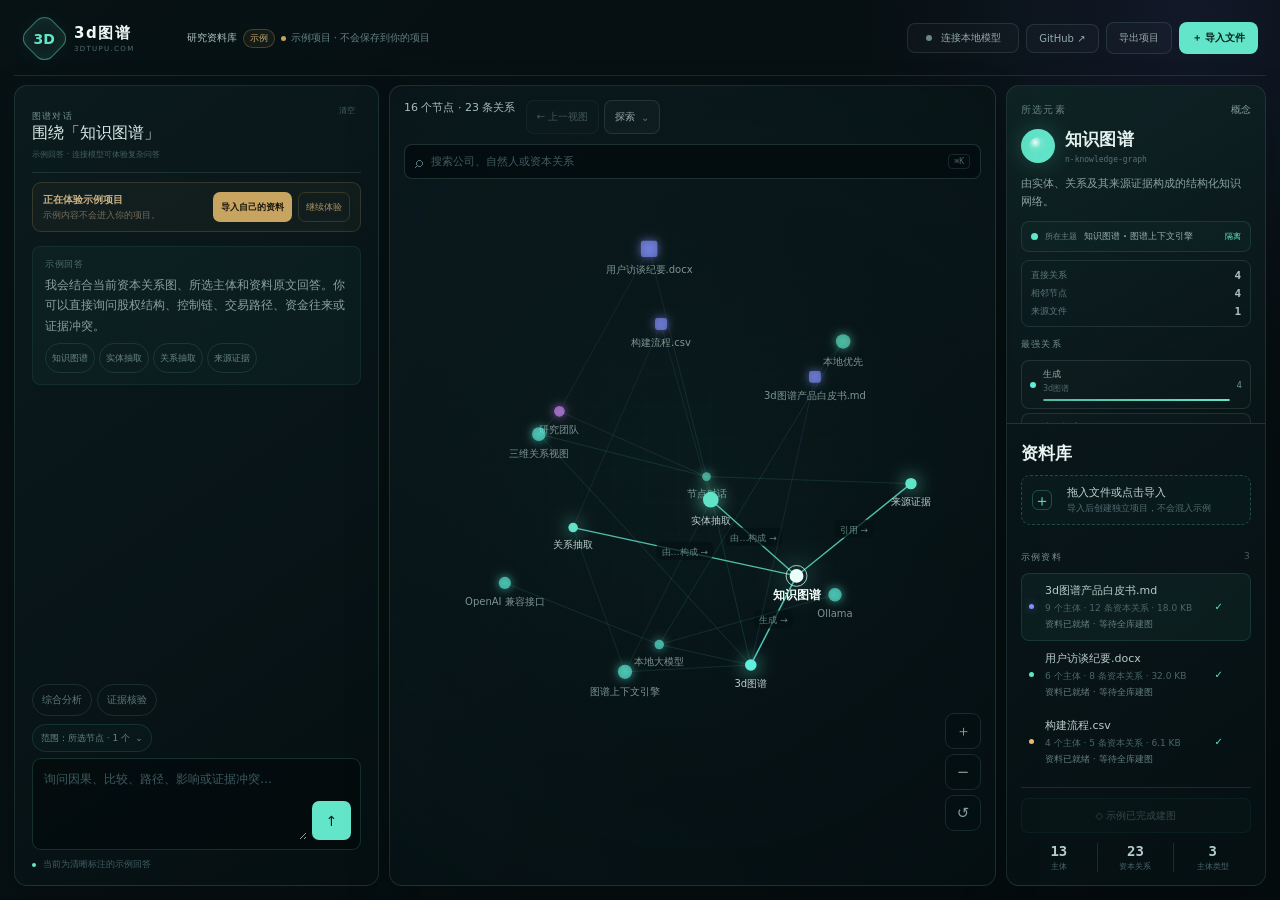
==== commit 21bc0593: "deploy: recover graph builds from timeouts" ====
--- a/index.html
+++ b/index.html
@@ -1 +1 @@
-<!DOCTYPE html><html lang="zh-CN"><head><meta charSet="utf-8"/><meta name="viewport" content="width=device-width, initial-scale=1"/><link rel="stylesheet" href="/_next/static/chunks/0visodjb9d-sq.css" data-precedence="next"/><link rel="preload" as="script" fetchPriority="low" href="/_next/static/chunks/10mluhc84.1ee.js"/><script src="/_next/static/chunks/0pbz.j~ornctw.js" async=""></script><script src="/_next/static/chunks/0c_u0uom0kk-9.js" async=""></script><script src="/_next/static/chunks/turbopack-0-2-jyq65k6gh.js" async=""></script><script src="/_next/static/chunks/0emjh6do4g2sf.js" async=""></script><script src="/_next/static/chunks/17f2ht9wo-phb.js" async=""></script><script src="/_next/static/chunks/0eux6p_.wluw0.js" async=""></script><script src="/_next/static/chunks/0ctq0kchj-ooi.js" async=""></script><title>3d图谱｜让复杂关系可见、可问、可推理</title><meta name="description" content="面向复杂资料的本地优先三维知识图谱工作台。"/><meta name="application-name" content="3d图谱"/><meta name="keywords" content="知识图谱,本地大模型,三维可视化,中文知识库,关系分析"/><meta property="og:title" content="3d图谱"/><meta property="og:description" content="三维图谱基座 · 让复杂关系可见、可问、可推理"/><meta property="og:locale" content="zh_CN"/><meta property="og:image" content="https://3dtupu.com/og.png"/><meta property="og:image:width" content="1200"/><meta property="og:image:height" content="630"/><meta property="og:image:alt" content="3d图谱三维关系网络"/><meta property="og:type" content="website"/><meta name="twitter:card" content="summary_large_image"/><meta name="twitter:title" content="3d图谱"/><meta name="twitter:description" content="三维图谱基座 · 让复杂关系可见、可问、可推理"/><meta name="twitter:image" content="https://3dtupu.com/og.png"/><script src="/_next/static/chunks/03~yq9q893hmn.js" noModule=""></script></head><body><div hidden=""><!--$--><!--/$--></div><main class="app-shell"><header class="topbar"><div class="brand-button" aria-label="3d图谱"><span class="brand-mark"><b>3D</b></span><span><strong>3d图谱</strong><small>3DTUPU.COM</small></span></div><div class="workspace-name"><b>研究资料库</b><span class="sample-badge">示例</span><em class="save-indicator sample" title="示例项目 · 不会保存到你的项目">示例项目 · 不会保存到你的项目</em></div><div class="top-actions"><button class="connection-pill demo"><i></i> <!-- -->连接本地模型</button><button class="mobile-model-button">模型</button><button class="mobile-library-button" disabled="">资料</button><a class="ghost-button repository-link" href="https://github.com/yanlinc-hue/3dtupu" target="_blank" rel="noreferrer" aria-label="在新窗口打开 3d图谱 GitHub 仓库">GitHub ↗</a><button class="ghost-button export-button" disabled="">导出项目</button><button class="primary-small" disabled="">＋ 导入文件</button></div></header><section class="workspace" aria-busy="true"><div class="project-loading-overlay" role="status"><i></i><span>正在恢复本机项目…</span></div><aside class="library-panel panel " aria-label="资料库"><section class="right-selection-card" aria-label="所选图谱元素"><div class="right-selection-overline"><span>所选元素</span><b>概念</b></div><div class="right-selection-title"><div class="node-orb kind-concept"></div><div><h2>知识图谱</h2><small>n-knowledge-graph</small></div></div><p>由实体、关系及其来源证据构成的结构化知识网络。</p><button class="node-community-pill"><i style="background:#62e5c8"></i><span>所在主题</span><b>知识图谱 · 图谱上下文引擎</b><em>隔离</em></button><div class="relation-row"><span>直接关系</span><b>4</b><span>相邻节点</span><b>4</b><span>来源文件</span><b>1</b></div><div class="section-label">最强关系</div><div class="relationship-strength-list compact"><button><i class="kind-technology"></i><span><b>生成</b><small>3d图谱</small><em><u style="width:100%"></u></em></span><strong>4</strong></button><button><i class="kind-concept"></i><span><b>由…构成</b><small>实体抽取</small><em><u style="width:75%"></u></em></span><strong>3</strong></button><button><i class="kind-concept"></i><span><b>由…构成</b><small>关系抽取</small><em><u style="width:75%"></u></em></span><strong>3</strong></button></div><details class="right-selection-evidence"><summary>原文证据<!-- --> <b>1</b></summary><p>所有实体和关系必须指向至少一段原文证据。</p><small>3d图谱产品白皮书.md</small></details><div class="selection-actions"><button class="selection-chat-focus">围绕所选节点提问 →</button></div></section><div class="panel-heading"><div><h2>资料库</h2></div><div class="library-heading-actions"><button class="icon-button mobile-library-close" aria-label="关闭资料库">×</button></div></div><input class="visually-hidden" type="file" multiple="" disabled="" accept=".pdf,.docx,.pptx,.xlsx,.xls,.png,.jpg,.jpeg,.webp,.html,.htm,.md,.markdown,.txt,.csv,.tsv,.json,.3dtupu.json,.tupu.json"/><button class="upload-zone " disabled=""><span class="upload-glyph">＋</span><strong>拖入文件或点击导入</strong><span>导入后创建独立项目，不会混入示例</span></button><div class="section-label">示例资料<!-- --> <span>3</span></div><div class="document-list"><div class="file-card-row"><button class="file-card active  "><i class="file-dot color-0"></i><span><b title="3d图谱产品白皮书.md">3d图谱产品白皮书.md</b><small>9<!-- --> 个主体 · <!-- -->12<!-- --> 条资本关系 · <!-- -->18.0 KB</small><small class="file-coverage" title="资料已就绪 · 等待全库建图">资料已就绪 · 等待全库建图</small></span><em>✓</em></button></div><div class="file-card-row"><button class="file-card   "><i class="file-dot color-1"></i><span><b title="用户访谈纪要.docx">用户访谈纪要.docx</b><small>6<!-- --> 个主体 · <!-- -->8<!-- --> 条资本关系 · <!-- -->32.0 KB</small><small class="file-coverage" title="资料已就绪 · 等待全库建图">资料已就绪 · 等待全库建图</small></span><em>✓</em></button></div><div class="file-card-row"><button class="file-card   "><i class="file-dot color-2"></i><span><b title="构建流程.csv">构建流程.csv</b><small>4<!-- --> 个主体 · <!-- -->5<!-- --> 条资本关系 · <!-- -->6.1 KB</small><small class="file-coverage" title="资料已就绪 · 等待全库建图">资料已就绪 · 等待全库建图</small></span><em>✓</em></button></div></div><div class="library-bottom"><button class="model-extract-button" disabled="">◇ 示例已完成建图</button><div class="library-stats"><span><b>13</b><small>主体</small></span><span><b>23</b><small>资本关系</small></span><span><b>3</b><small>主体类型</small></span></div></div></aside><section class="graph-stage panel"><div class="graph-toolbar"><div class="view-title">16<!-- --> 个节点 · <!-- -->23<!-- --> 条关系</div><div class="graph-search-wrap"><span>⌕</span><input placeholder="搜索公司、自然人或资本关系" aria-label="搜索图谱，快捷键 Command 或 Control K" value=""/><kbd>⌘K</kbd></div><div class="toolbar-actions"><button class="view-back-button" disabled="">← 上一视图</button><details class="explore-menu"><summary class="">探索</summary><div class="explore-menu-popover"><button class="">路径分析 <small>查看两点间的关系链路</small></button><button class="">聚焦所选邻域<!-- --> <small>隐藏暂时无关的元素</small></button><button class="">图谱洞察 <small>主题、中心节点与关系强度</small></button><div class="explore-filter-group"><span>节点类型</span><button class="kind-enabled" aria-pressed="true"><i class="kind-document"></i>文件<small>3</small></button><button class="kind-enabled" aria-pressed="true"><i class="kind-organization"></i>企业/机构<small>1</small></button><button class="kind-enabled" aria-pressed="true"><i class="kind-concept"></i>概念<small>6</small></button><button class="kind-enabled" aria-pressed="true"><i class="kind-technology"></i>技术<small>6</small></button></div><button class="fullscreen-button">全屏查看 <small>沉浸探索当前图谱</small></button></div></details></div></div><div class="canvas-wrap"><canvas class="graph-canvas" aria-label="可旋转、缩放和选择节点的三维知识图谱" tabindex="0"></canvas><div class="canvas-controls" aria-label="图谱缩放控制"><button aria-label="放大图谱">＋</button><button aria-label="缩小图谱">−</button><button aria-label="重置图谱视角">↺</button></div></div></section><button class="mobile-inspector-trigger"><i class="kind-concept"></i><span>知识图谱</span><b>详情与问答</b></button><aside class="inspector-panel panel  mobile-tab-details" aria-label="图谱对话与选择详情"><div class="mobile-sheet-heading"><div role="tablist" aria-label="节点面板"><button class="active" role="tab" aria-selected="true">详情</button><button class="" role="tab" aria-selected="false">对话</button></div><button>模型</button><button aria-label="关闭节点面板">×</button></div><div class="inspector-scroll"><div class="node-overline">当前选择 · <!-- -->概念</div><div class="node-title-row"><div class="node-orb kind-concept"></div><div><h2>知识图谱</h2><span>ID · N-KNOWLEDGE-GRAPH</span></div></div><p class="node-summary">由实体、关系及其来源证据构成的结构化知识网络。</p><button class="node-community-pill"><i style="background:#62e5c8"></i><span>所在主题</span><b>知识图谱 · 图谱上下文引擎</b><em>隔离</em></button><div class="relation-row"><span>直接关系</span><b>4</b><span>相邻节点</span><b>4</b><span>来源文件</span><b>1</b></div><div class="section-label">对话范围</div><div class="scope-chips"><button><i class="kind-concept"></i>知识图谱<span>×</span></button></div><div class="section-label">最强关系</div><div class="relationship-strength-list"><button><i class="kind-technology"></i><span><b>生成</b><small>3d图谱</small><em><u style="width:100%"></u></em></span><strong>4</strong></button><button><i class="kind-concept"></i><span><b>由…构成</b><small>实体抽取</small><em><u style="width:75%"></u></em></span><strong>3</strong></button><button><i class="kind-concept"></i><span><b>由…构成</b><small>关系抽取</small><em><u style="width:75%"></u></em></span><strong>3</strong></button><button><i class="kind-concept"></i><span><b>引用</b><small>来源证据</small><em><u style="width:75%"></u></em></span><strong>3</strong></button></div><div class="section-label">相邻节点</div><div class="neighbor-list"><button><i class="kind-technology"></i><span><b>3d图谱</b><small>生成</small></span><em>›</em></button><button><i class="kind-concept"></i><span><b>来源证据</b><small>引用</small></span><em>›</em></button><button><i class="kind-concept"></i><span><b>实体抽取</b><small>由…构成</small></span><em>›</em></button><button><i class="kind-concept"></i><span><b>关系抽取</b><small>由…构成</small></span><em>›</em></button></div><div class="section-label">原文证据</div><div class="evidence-list"><details><summary><span>[<!-- -->1<!-- -->]</span>3d图谱产品白皮书.md</summary><p>所有实体和关系必须指向至少一段原文证据。</p></details></div></div><div class="chat-section"><div class="chat-heading"><div><span class="section-label">图谱对话</span><b>围绕「知识图谱」</b><small>示例回答 · 连接模型可体验复杂问答</small></div><button>清空</button></div><div class="sample-inline-notice" role="status"><span><b>正在体验示例项目</b><small>示例内容不会进入你的项目。</small></span><button class="primary">导入自己的资料</button><button>继续体验</button></div><div class="message-list" role="log" aria-live="polite"><div class="message assistant "><div class="message-role">示例回答</div><p>我会结合当前资本关系图、所选主体和资料原文回答。你可以直接询问股权结构、控制链、交易路径、资金往来或证据冲突。</p><div class="answer-nodes"><button>知识图谱</button><button>实体抽取</button><button>关系抽取</button><button>来源证据</button></div></div></div><div class="chat-suggestions" aria-label="快捷提问"><button>综合分析</button><button>证据核验</button></div><div class="qa-scope-row"><details><summary>范围：所选节点 · 1 个</summary><div><button class="active"><b>智能（推荐）</b><small>有选择时聚焦，否则使用当前视图</small></button><button class=""><b>当前视图</b><small>只分析此刻可见的节点与关系</small></button><button class=""><b>全部资料</b><small>忽略当前筛选，检索完整项目</small></button></div></details></div><div class="prompt-box"><textarea aria-label="输入关于当前视图和文档的问题" placeholder="询问因果、比较、路径、影响或证据冲突…"></textarea><button aria-label="发送问题">↑</button></div><div class="context-note"><i></i> <!-- -->当前为清晰标注的示例回答</div></div></aside></section></main><!--$--><!--/$--><script src="/_next/static/chunks/10mluhc84.1ee.js" id="_R_" async=""></script><script>(self.__next_f=self.__next_f||[]).push([0])</script><script>self.__next_f.push([1,"1:\"$Sreact.fragment\"\n2:I[11968,[\"/_next/static/chunks/0emjh6do4g2sf.js\",\"/_next/static/chunks/17f2ht9wo-phb.js\"],\"default\"]\n3:I[87804,[\"/_next/static/chunks/0emjh6do4g2sf.js\",\"/_next/static/chunks/17f2ht9wo-phb.js\"],\"default\"]\n4:I[7934,[\"/_next/static/chunks/0emjh6do4g2sf.js\",\"/_next/static/chunks/17f2ht9wo-phb.js\"],\"ClientPageRoot\"]\n5:I[31713,[\"/_next/static/chunks/0emjh6do4g2sf.js\",\"/_next/static/chunks/17f2ht9wo-phb.js\",\"/_next/static/chunks/0eux6p_.wluw0.js\",\"/_next/static/chunks/0ctq0kchj-ooi.js\"],\"default\"]\n8:I[77916,[\"/_next/static/chunks/0emjh6do4g2sf.js\",\"/_next/static/chunks/17f2ht9wo-phb.js\"],\"OutletBoundary\"]\n9:\"$Sreact.suspense\"\nb:I[77916,[\"/_next/static/chunks/0emjh6do4g2sf.js\",\"/_next/static/chunks/17f2ht9wo-phb.js\"],\"ViewportBoundary\"]\nd:I[77916,[\"/_next/static/chunks/0emjh6do4g2sf.js\",\"/_next/static/chunks/17f2ht9wo-phb.js\"],\"MetadataBoundary\"]\nf:I[21480,[\"/_next/static/chunks/0emjh6do4g2sf.js\",\"/_next/static/chunks/17f2ht9wo-phb.js\"],\"default\",1]\n:HL[\"/_next/static/chunks/0visodjb9d-sq.css\",\"style\"]\n"])</script><script>self.__next_f.push([1,"0:{\"P\":null,\"c\":[\"\",\"\"],\"q\":\"\",\"i\":false,\"f\":[[[\"\",{\"children\":[\"__PAGE__\",{}]},\"$undefined\",\"$undefined\",16],[[\"$\",\"$1\",\"c\",{\"children\":[[[\"$\",\"link\",\"0\",{\"rel\":\"stylesheet\",\"href\":\"/_next/static/chunks/0visodjb9d-sq.css\",\"precedence\":\"next\",\"crossOrigin\":\"$undefined\",\"nonce\":\"$undefined\"}],[\"$\",\"script\",\"script-0\",{\"src\":\"/_next/static/chunks/0emjh6do4g2sf.js\",\"async\":true,\"nonce\":\"$undefined\"}],[\"$\",\"script\",\"script-1\",{\"src\":\"/_next/static/chunks/17f2ht9wo-phb.js\",\"async\":true,\"nonce\":\"$undefined\"}]],[\"$\",\"html\",null,{\"lang\":\"zh-CN\",\"children\":[\"$\",\"body\",null,{\"children\":[\"$\",\"$L2\",null,{\"parallelRouterKey\":\"children\",\"error\":\"$undefined\",\"errorStyles\":\"$undefined\",\"errorScripts\":\"$undefined\",\"template\":[\"$\",\"$L3\",null,{}],\"templateStyles\":\"$undefined\",\"templateScripts\":\"$undefined\",\"notFound\":[[[\"$\",\"title\",null,{\"children\":\"404: This page could not be found.\"}],[\"$\",\"div\",null,{\"style\":{\"fontFamily\":\"system-ui,\\\"Segoe UI\\\",Roboto,Helvetica,Arial,sans-serif,\\\"Apple Color Emoji\\\",\\\"Segoe UI Emoji\\\"\",\"height\":\"100vh\",\"textAlign\":\"center\",\"display\":\"flex\",\"flexDirection\":\"column\",\"alignItems\":\"center\",\"justifyContent\":\"center\"},\"children\":[\"$\",\"div\",null,{\"children\":[[\"$\",\"style\",null,{\"dangerouslySetInnerHTML\":{\"__html\":\"body{color:#000;background:#fff;margin:0}.next-error-h1{border-right:1px solid rgba(0,0,0,.3)}@media (prefers-color-scheme:dark){body{color:#fff;background:#000}.next-error-h1{border-right:1px solid rgba(255,255,255,.3)}}\"}}],[\"$\",\"h1\",null,{\"className\":\"next-error-h1\",\"style\":{\"display\":\"inline-block\",\"margin\":\"0 20px 0 0\",\"padding\":\"0 23px 0 0\",\"fontSize\":24,\"fontWeight\":500,\"verticalAlign\":\"top\",\"lineHeight\":\"49px\"},\"children\":404}],[\"$\",\"div\",null,{\"style\":{\"display\":\"inline-block\"},\"children\":[\"$\",\"h2\",null,{\"style\":{\"fontSize\":14,\"fontWeight\":400,\"lineHeight\":\"49px\",\"margin\":0},\"children\":\"This page could not be found.\"}]}]]}]}]],[]],\"forbidden\":\"$undefined\",\"unauthorized\":\"$undefined\"}]}]}]]}],{\"children\":[[\"$\",\"$1\",\"c\",{\"children\":[[\"$\",\"$L4\",null,{\"Component\":\"$5\",\"serverProvidedParams\":{\"searchParams\":{},\"params\":{},\"promises\":[\"$@6\",\"$@7\"]}}],[[\"$\",\"script\",\"script-0\",{\"src\":\"/_next/static/chunks/0eux6p_.wluw0.js\",\"async\":true,\"nonce\":\"$undefined\"}],[\"$\",\"script\",\"script-1\",{\"src\":\"/_next/static/chunks/0ctq0kchj-ooi.js\",\"async\":true,\"nonce\":\"$undefined\"}]],[\"$\",\"$L8\",null,{\"children\":[\"$\",\"$9\",null,{\"name\":\"Next.MetadataOutlet\",\"children\":\"$@a\"}]}]]}],{},null,false,null]},null,false,null],[\"$\",\"$1\",\"h\",{\"children\":[null,[\"$\",\"$Lb\",null,{\"children\":\"$Lc\"}],[\"$\",\"div\",null,{\"hidden\":true,\"children\":[\"$\",\"$Ld\",null,{\"children\":[\"$\",\"$9\",null,{\"name\":\"Next.Metadata\",\"children\":\"$Le\"}]}]}],null]}],false]],\"m\":\"$undefined\",\"G\":[\"$f\",[[\"$\",\"link\",\"0\",{\"rel\":\"stylesheet\",\"href\":\"/_next/static/chunks/0visodjb9d-sq.css\",\"precedence\":\"next\",\"crossOrigin\":\"$undefined\",\"nonce\":\"$undefined\"}]]],\"S\":true,\"h\":null,\"s\":\"$undefined\",\"l\":\"$undefined\",\"p\":\"$undefined\",\"d\":\"$undefined\",\"b\":\"BAkE__fI3o17230k_f2Ha\"}\n"])</script><script>self.__next_f.push([1,"6:{}\n7:\"$0:f:0:1:1:children:0:props:children:0:props:serverProvidedParams:params\"\n"])</script><script>self.__next_f.push([1,"c:[[\"$\",\"meta\",\"0\",{\"charSet\":\"utf-8\"}],[\"$\",\"meta\",\"1\",{\"name\":\"viewport\",\"content\":\"width=device-width, initial-scale=1\"}]]\n"])</script><script>self.__next_f.push([1,"a:null\ne:[[\"$\",\"title\",\"0\",{\"children\":\"3d图谱｜让复杂关系可见、可问、可推理\"}],[\"$\",\"meta\",\"1\",{\"name\":\"description\",\"content\":\"面向复杂资料的本地优先三维知识图谱工作台。\"}],[\"$\",\"meta\",\"2\",{\"name\":\"application-name\",\"content\":\"3d图谱\"}],[\"$\",\"meta\",\"3\",{\"name\":\"keywords\",\"content\":\"知识图谱,本地大模型,三维可视化,中文知识库,关系分析\"}],[\"$\",\"meta\",\"4\",{\"property\":\"og:title\",\"content\":\"3d图谱\"}],[\"$\",\"meta\",\"5\",{\"property\":\"og:description\",\"content\":\"三维图谱基座 · 让复杂关系可见、可问、可推理\"}],[\"$\",\"meta\",\"6\",{\"property\":\"og:locale\",\"content\":\"zh_CN\"}],[\"$\",\"meta\",\"7\",{\"property\":\"og:image\",\"content\":\"https://3dtupu.com/og.png\"}],[\"$\",\"meta\",\"8\",{\"property\":\"og:image:width\",\"content\":\"1200\"}],[\"$\",\"meta\",\"9\",{\"property\":\"og:image:height\",\"content\":\"630\"}],[\"$\",\"meta\",\"10\",{\"property\":\"og:image:alt\",\"content\":\"3d图谱三维关系网络\"}],[\"$\",\"meta\",\"11\",{\"property\":\"og:type\",\"content\":\"website\"}],[\"$\",\"meta\",\"12\",{\"name\":\"twitter:card\",\"content\":\"summary_large_image\"}],[\"$\",\"meta\",\"13\",{\"name\":\"twitter:title\",\"content\":\"3d图谱\"}],[\"$\",\"meta\",\"14\",{\"name\":\"twitter:description\",\"content\":\"三维图谱基座 · 让复杂关系可见、可问、可推理\"}],[\"$\",\"meta\",\"15\",{\"name\":\"twitter:image\",\"content\":\"https://3dtupu.com/og.png\"}]]\n"])</script></body></html>+<!DOCTYPE html><html lang="zh-CN"><head><meta charSet="utf-8"/><meta name="viewport" content="width=device-width, initial-scale=1"/><link rel="stylesheet" href="/_next/static/chunks/0visodjb9d-sq.css" data-precedence="next"/><link rel="preload" as="script" fetchPriority="low" href="/_next/static/chunks/10mluhc84.1ee.js"/><script src="/_next/static/chunks/0pbz.j~ornctw.js" async=""></script><script src="/_next/static/chunks/0c_u0uom0kk-9.js" async=""></script><script src="/_next/static/chunks/turbopack-0-2-jyq65k6gh.js" async=""></script><script src="/_next/static/chunks/0emjh6do4g2sf.js" async=""></script><script src="/_next/static/chunks/17f2ht9wo-phb.js" async=""></script><script src="/_next/static/chunks/0eux6p_.wluw0.js" async=""></script><script src="/_next/static/chunks/0ce~x.citk_b9.js" async=""></script><title>3d图谱｜让复杂关系可见、可问、可推理</title><meta name="description" content="面向复杂资料的本地优先三维知识图谱工作台。"/><meta name="application-name" content="3d图谱"/><meta name="keywords" content="知识图谱,本地大模型,三维可视化,中文知识库,关系分析"/><meta property="og:title" content="3d图谱"/><meta property="og:description" content="三维图谱基座 · 让复杂关系可见、可问、可推理"/><meta property="og:locale" content="zh_CN"/><meta property="og:image" content="https://3dtupu.com/og.png"/><meta property="og:image:width" content="1200"/><meta property="og:image:height" content="630"/><meta property="og:image:alt" content="3d图谱三维关系网络"/><meta property="og:type" content="website"/><meta name="twitter:card" content="summary_large_image"/><meta name="twitter:title" content="3d图谱"/><meta name="twitter:description" content="三维图谱基座 · 让复杂关系可见、可问、可推理"/><meta name="twitter:image" content="https://3dtupu.com/og.png"/><script src="/_next/static/chunks/03~yq9q893hmn.js" noModule=""></script></head><body><div hidden=""><!--$--><!--/$--></div><main class="app-shell"><header class="topbar"><div class="brand-button" aria-label="3d图谱"><span class="brand-mark"><b>3D</b></span><span><strong>3d图谱</strong><small>3DTUPU.COM</small></span></div><div class="workspace-name"><b>研究资料库</b><span class="sample-badge">示例</span><em class="save-indicator sample" title="示例项目 · 不会保存到你的项目">示例项目 · 不会保存到你的项目</em></div><div class="top-actions"><button class="connection-pill demo"><i></i> <!-- -->连接本地模型</button><button class="mobile-model-button">模型</button><button class="mobile-library-button" disabled="">资料</button><a class="ghost-button repository-link" href="https://github.com/yanlinc-hue/3dtupu" target="_blank" rel="noreferrer" aria-label="在新窗口打开 3d图谱 GitHub 仓库">GitHub ↗</a><button class="ghost-button export-button" disabled="">导出项目</button><button class="primary-small" disabled="">＋ 导入文件</button></div></header><section class="workspace" aria-busy="true"><div class="project-loading-overlay" role="status"><i></i><span>正在恢复本机项目…</span></div><aside class="library-panel panel " aria-label="资料库"><section class="right-selection-card" aria-label="所选图谱元素"><div class="right-selection-overline"><span>所选元素</span><b>概念</b></div><div class="right-selection-title"><div class="node-orb kind-concept"></div><div><h2>知识图谱</h2><small>n-knowledge-graph</small></div></div><p>由实体、关系及其来源证据构成的结构化知识网络。</p><button class="node-community-pill"><i style="background:#62e5c8"></i><span>所在主题</span><b>知识图谱 · 图谱上下文引擎</b><em>隔离</em></button><div class="relation-row"><span>直接关系</span><b>4</b><span>相邻节点</span><b>4</b><span>来源文件</span><b>1</b></div><div class="section-label">最强关系</div><div class="relationship-strength-list compact"><button><i class="kind-technology"></i><span><b>生成</b><small>3d图谱</small><em><u style="width:100%"></u></em></span><strong>4</strong></button><button><i class="kind-concept"></i><span><b>由…构成</b><small>实体抽取</small><em><u style="width:75%"></u></em></span><strong>3</strong></button><button><i class="kind-concept"></i><span><b>由…构成</b><small>关系抽取</small><em><u style="width:75%"></u></em></span><strong>3</strong></button></div><details class="right-selection-evidence"><summary>原文证据<!-- --> <b>1</b></summary><p>所有实体和关系必须指向至少一段原文证据。</p><small>3d图谱产品白皮书.md</small></details><div class="selection-actions"><button class="selection-chat-focus">围绕所选节点提问 →</button></div></section><div class="panel-heading"><div><h2>资料库</h2></div><div class="library-heading-actions"><button class="icon-button mobile-library-close" aria-label="关闭资料库">×</button></div></div><input class="visually-hidden" type="file" multiple="" disabled="" accept=".pdf,.docx,.pptx,.xlsx,.xls,.png,.jpg,.jpeg,.webp,.html,.htm,.md,.markdown,.txt,.csv,.tsv,.json,.3dtupu.json,.tupu.json"/><button class="upload-zone " disabled=""><span class="upload-glyph">＋</span><strong>拖入文件或点击导入</strong><span>导入后创建独立项目，不会混入示例</span></button><div class="section-label">示例资料<!-- --> <span>3</span></div><div class="document-list"><div class="file-card-row"><button class="file-card active  "><i class="file-dot color-0"></i><span><b title="3d图谱产品白皮书.md">3d图谱产品白皮书.md</b><small>9<!-- --> 个主体 · <!-- -->12<!-- --> 条资本关系 · <!-- -->18.0 KB</small><small class="file-coverage" title="资料已就绪 · 等待全库建图">资料已就绪 · 等待全库建图</small></span><em>✓</em></button></div><div class="file-card-row"><button class="file-card   "><i class="file-dot color-1"></i><span><b title="用户访谈纪要.docx">用户访谈纪要.docx</b><small>6<!-- --> 个主体 · <!-- -->8<!-- --> 条资本关系 · <!-- -->32.0 KB</small><small class="file-coverage" title="资料已就绪 · 等待全库建图">资料已就绪 · 等待全库建图</small></span><em>✓</em></button></div><div class="file-card-row"><button class="file-card   "><i class="file-dot color-2"></i><span><b title="构建流程.csv">构建流程.csv</b><small>4<!-- --> 个主体 · <!-- -->5<!-- --> 条资本关系 · <!-- -->6.1 KB</small><small class="file-coverage" title="资料已就绪 · 等待全库建图">资料已就绪 · 等待全库建图</small></span><em>✓</em></button></div></div><div class="library-bottom"><button class="model-extract-button" disabled="">◇ 示例已完成建图</button><div class="library-stats"><span><b>13</b><small>主体</small></span><span><b>23</b><small>资本关系</small></span><span><b>3</b><small>主体类型</small></span></div></div></aside><section class="graph-stage panel"><div class="graph-toolbar"><div class="view-title">16<!-- --> 个节点 · <!-- -->23<!-- --> 条关系</div><div class="graph-search-wrap"><span>⌕</span><input placeholder="搜索公司、自然人或资本关系" aria-label="搜索图谱，快捷键 Command 或 Control K" value=""/><kbd>⌘K</kbd></div><div class="toolbar-actions"><button class="view-back-button" disabled="">← 上一视图</button><details class="explore-menu"><summary class="">探索</summary><div class="explore-menu-popover"><button class="">路径分析 <small>查看两点间的关系链路</small></button><button class="">聚焦所选邻域<!-- --> <small>隐藏暂时无关的元素</small></button><button class="">图谱洞察 <small>主题、中心节点与关系强度</small></button><div class="explore-filter-group"><span>节点类型</span><button class="kind-enabled" aria-pressed="true"><i class="kind-document"></i>文件<small>3</small></button><button class="kind-enabled" aria-pressed="true"><i class="kind-organization"></i>企业/机构<small>1</small></button><button class="kind-enabled" aria-pressed="true"><i class="kind-concept"></i>概念<small>6</small></button><button class="kind-enabled" aria-pressed="true"><i class="kind-technology"></i>技术<small>6</small></button></div><button class="fullscreen-button">全屏查看 <small>沉浸探索当前图谱</small></button></div></details></div></div><div class="canvas-wrap"><canvas class="graph-canvas" aria-label="可旋转、缩放和选择节点的三维知识图谱" tabindex="0"></canvas><div class="canvas-controls" aria-label="图谱缩放控制"><button aria-label="放大图谱">＋</button><button aria-label="缩小图谱">−</button><button aria-label="重置图谱视角">↺</button></div></div></section><button class="mobile-inspector-trigger"><i class="kind-concept"></i><span>知识图谱</span><b>详情与问答</b></button><aside class="inspector-panel panel  mobile-tab-details" aria-label="图谱对话与选择详情"><div class="mobile-sheet-heading"><div role="tablist" aria-label="节点面板"><button class="active" role="tab" aria-selected="true">详情</button><button class="" role="tab" aria-selected="false">对话</button></div><button>模型</button><button aria-label="关闭节点面板">×</button></div><div class="inspector-scroll"><div class="node-overline">当前选择 · <!-- -->概念</div><div class="node-title-row"><div class="node-orb kind-concept"></div><div><h2>知识图谱</h2><span>ID · N-KNOWLEDGE-GRAPH</span></div></div><p class="node-summary">由实体、关系及其来源证据构成的结构化知识网络。</p><button class="node-community-pill"><i style="background:#62e5c8"></i><span>所在主题</span><b>知识图谱 · 图谱上下文引擎</b><em>隔离</em></button><div class="relation-row"><span>直接关系</span><b>4</b><span>相邻节点</span><b>4</b><span>来源文件</span><b>1</b></div><div class="section-label">对话范围</div><div class="scope-chips"><button><i class="kind-concept"></i>知识图谱<span>×</span></button></div><div class="section-label">最强关系</div><div class="relationship-strength-list"><button><i class="kind-technology"></i><span><b>生成</b><small>3d图谱</small><em><u style="width:100%"></u></em></span><strong>4</strong></button><button><i class="kind-concept"></i><span><b>由…构成</b><small>实体抽取</small><em><u style="width:75%"></u></em></span><strong>3</strong></button><button><i class="kind-concept"></i><span><b>由…构成</b><small>关系抽取</small><em><u style="width:75%"></u></em></span><strong>3</strong></button><button><i class="kind-concept"></i><span><b>引用</b><small>来源证据</small><em><u style="width:75%"></u></em></span><strong>3</strong></button></div><div class="section-label">相邻节点</div><div class="neighbor-list"><button><i class="kind-technology"></i><span><b>3d图谱</b><small>生成</small></span><em>›</em></button><button><i class="kind-concept"></i><span><b>来源证据</b><small>引用</small></span><em>›</em></button><button><i class="kind-concept"></i><span><b>实体抽取</b><small>由…构成</small></span><em>›</em></button><button><i class="kind-concept"></i><span><b>关系抽取</b><small>由…构成</small></span><em>›</em></button></div><div class="section-label">原文证据</div><div class="evidence-list"><details><summary><span>[<!-- -->1<!-- -->]</span>3d图谱产品白皮书.md</summary><p>所有实体和关系必须指向至少一段原文证据。</p></details></div></div><div class="chat-section"><div class="chat-heading"><div><span class="section-label">图谱对话</span><b>围绕「知识图谱」</b><small>示例回答 · 连接模型可体验复杂问答</small></div><button>清空</button></div><div class="sample-inline-notice" role="status"><span><b>正在体验示例项目</b><small>示例内容不会进入你的项目。</small></span><button class="primary">导入自己的资料</button><button>继续体验</button></div><div class="message-list" role="log" aria-live="polite"><div class="message assistant "><div class="message-role">示例回答</div><p>我会结合当前资本关系图、所选主体和资料原文回答。你可以直接询问股权结构、控制链、交易路径、资金往来或证据冲突。</p><div class="answer-nodes"><button>知识图谱</button><button>实体抽取</button><button>关系抽取</button><button>来源证据</button></div></div></div><div class="chat-suggestions" aria-label="快捷提问"><button>综合分析</button><button>证据核验</button></div><div class="qa-scope-row"><details><summary>范围：所选节点 · 1 个</summary><div><button class="active"><b>智能（推荐）</b><small>有选择时聚焦，否则使用当前视图</small></button><button class=""><b>当前视图</b><small>只分析此刻可见的节点与关系</small></button><button class=""><b>全部资料</b><small>忽略当前筛选，检索完整项目</small></button></div></details></div><div class="prompt-box"><textarea aria-label="输入关于当前视图和文档的问题" placeholder="询问因果、比较、路径、影响或证据冲突…"></textarea><button aria-label="发送问题">↑</button></div><div class="context-note"><i></i> <!-- -->当前为清晰标注的示例回答</div></div></aside></section></main><!--$--><!--/$--><script src="/_next/static/chunks/10mluhc84.1ee.js" id="_R_" async=""></script><script>(self.__next_f=self.__next_f||[]).push([0])</script><script>self.__next_f.push([1,"1:\"$Sreact.fragment\"\n2:I[11968,[\"/_next/static/chunks/0emjh6do4g2sf.js\",\"/_next/static/chunks/17f2ht9wo-phb.js\"],\"default\"]\n3:I[87804,[\"/_next/static/chunks/0emjh6do4g2sf.js\",\"/_next/static/chunks/17f2ht9wo-phb.js\"],\"default\"]\n4:I[7934,[\"/_next/static/chunks/0emjh6do4g2sf.js\",\"/_next/static/chunks/17f2ht9wo-phb.js\"],\"ClientPageRoot\"]\n5:I[31713,[\"/_next/static/chunks/0emjh6do4g2sf.js\",\"/_next/static/chunks/17f2ht9wo-phb.js\",\"/_next/static/chunks/0eux6p_.wluw0.js\",\"/_next/static/chunks/0ce~x.citk_b9.js\"],\"default\"]\n8:I[77916,[\"/_next/static/chunks/0emjh6do4g2sf.js\",\"/_next/static/chunks/17f2ht9wo-phb.js\"],\"OutletBoundary\"]\n9:\"$Sreact.suspense\"\nb:I[77916,[\"/_next/static/chunks/0emjh6do4g2sf.js\",\"/_next/static/chunks/17f2ht9wo-phb.js\"],\"ViewportBoundary\"]\nd:I[77916,[\"/_next/static/chunks/0emjh6do4g2sf.js\",\"/_next/static/chunks/17f2ht9wo-phb.js\"],\"MetadataBoundary\"]\nf:I[21480,[\"/_next/static/chunks/0emjh6do4g2sf.js\",\"/_next/static/chunks/17f2ht9wo-phb.js\"],\"default\",1]\n:HL[\"/_next/static/chunks/0visodjb9d-sq.css\",\"style\"]\n"])</script><script>self.__next_f.push([1,"0:{\"P\":null,\"c\":[\"\",\"\"],\"q\":\"\",\"i\":false,\"f\":[[[\"\",{\"children\":[\"__PAGE__\",{}]},\"$undefined\",\"$undefined\",16],[[\"$\",\"$1\",\"c\",{\"children\":[[[\"$\",\"link\",\"0\",{\"rel\":\"stylesheet\",\"href\":\"/_next/static/chunks/0visodjb9d-sq.css\",\"precedence\":\"next\",\"crossOrigin\":\"$undefined\",\"nonce\":\"$undefined\"}],[\"$\",\"script\",\"script-0\",{\"src\":\"/_next/static/chunks/0emjh6do4g2sf.js\",\"async\":true,\"nonce\":\"$undefined\"}],[\"$\",\"script\",\"script-1\",{\"src\":\"/_next/static/chunks/17f2ht9wo-phb.js\",\"async\":true,\"nonce\":\"$undefined\"}]],[\"$\",\"html\",null,{\"lang\":\"zh-CN\",\"children\":[\"$\",\"body\",null,{\"children\":[\"$\",\"$L2\",null,{\"parallelRouterKey\":\"children\",\"error\":\"$undefined\",\"errorStyles\":\"$undefined\",\"errorScripts\":\"$undefined\",\"template\":[\"$\",\"$L3\",null,{}],\"templateStyles\":\"$undefined\",\"templateScripts\":\"$undefined\",\"notFound\":[[[\"$\",\"title\",null,{\"children\":\"404: This page could not be found.\"}],[\"$\",\"div\",null,{\"style\":{\"fontFamily\":\"system-ui,\\\"Segoe UI\\\",Roboto,Helvetica,Arial,sans-serif,\\\"Apple Color Emoji\\\",\\\"Segoe UI Emoji\\\"\",\"height\":\"100vh\",\"textAlign\":\"center\",\"display\":\"flex\",\"flexDirection\":\"column\",\"alignItems\":\"center\",\"justifyContent\":\"center\"},\"children\":[\"$\",\"div\",null,{\"children\":[[\"$\",\"style\",null,{\"dangerouslySetInnerHTML\":{\"__html\":\"body{color:#000;background:#fff;margin:0}.next-error-h1{border-right:1px solid rgba(0,0,0,.3)}@media (prefers-color-scheme:dark){body{color:#fff;background:#000}.next-error-h1{border-right:1px solid rgba(255,255,255,.3)}}\"}}],[\"$\",\"h1\",null,{\"className\":\"next-error-h1\",\"style\":{\"display\":\"inline-block\",\"margin\":\"0 20px 0 0\",\"padding\":\"0 23px 0 0\",\"fontSize\":24,\"fontWeight\":500,\"verticalAlign\":\"top\",\"lineHeight\":\"49px\"},\"children\":404}],[\"$\",\"div\",null,{\"style\":{\"display\":\"inline-block\"},\"children\":[\"$\",\"h2\",null,{\"style\":{\"fontSize\":14,\"fontWeight\":400,\"lineHeight\":\"49px\",\"margin\":0},\"children\":\"This page could not be found.\"}]}]]}]}]],[]],\"forbidden\":\"$undefined\",\"unauthorized\":\"$undefined\"}]}]}]]}],{\"children\":[[\"$\",\"$1\",\"c\",{\"children\":[[\"$\",\"$L4\",null,{\"Component\":\"$5\",\"serverProvidedParams\":{\"searchParams\":{},\"params\":{},\"promises\":[\"$@6\",\"$@7\"]}}],[[\"$\",\"script\",\"script-0\",{\"src\":\"/_next/static/chunks/0eux6p_.wluw0.js\",\"async\":true,\"nonce\":\"$undefined\"}],[\"$\",\"script\",\"script-1\",{\"src\":\"/_next/static/chunks/0ce~x.citk_b9.js\",\"async\":true,\"nonce\":\"$undefined\"}]],[\"$\",\"$L8\",null,{\"children\":[\"$\",\"$9\",null,{\"name\":\"Next.MetadataOutlet\",\"children\":\"$@a\"}]}]]}],{},null,false,null]},null,false,null],[\"$\",\"$1\",\"h\",{\"children\":[null,[\"$\",\"$Lb\",null,{\"children\":\"$Lc\"}],[\"$\",\"div\",null,{\"hidden\":true,\"children\":[\"$\",\"$Ld\",null,{\"children\":[\"$\",\"$9\",null,{\"name\":\"Next.Metadata\",\"children\":\"$Le\"}]}]}],null]}],false]],\"m\":\"$undefined\",\"G\":[\"$f\",[[\"$\",\"link\",\"0\",{\"rel\":\"stylesheet\",\"href\":\"/_next/static/chunks/0visodjb9d-sq.css\",\"precedence\":\"next\",\"crossOrigin\":\"$undefined\",\"nonce\":\"$undefined\"}]]],\"S\":true,\"h\":null,\"s\":\"$undefined\",\"l\":\"$undefined\",\"p\":\"$undefined\",\"d\":\"$undefined\",\"b\":\"bmytycX5h_s3y11xpOx_8\"}\n"])</script><script>self.__next_f.push([1,"6:{}\n7:\"$0:f:0:1:1:children:0:props:children:0:props:serverProvidedParams:params\"\n"])</script><script>self.__next_f.push([1,"c:[[\"$\",\"meta\",\"0\",{\"charSet\":\"utf-8\"}],[\"$\",\"meta\",\"1\",{\"name\":\"viewport\",\"content\":\"width=device-width, initial-scale=1\"}]]\n"])</script><script>self.__next_f.push([1,"a:null\ne:[[\"$\",\"title\",\"0\",{\"children\":\"3d图谱｜让复杂关系可见、可问、可推理\"}],[\"$\",\"meta\",\"1\",{\"name\":\"description\",\"content\":\"面向复杂资料的本地优先三维知识图谱工作台。\"}],[\"$\",\"meta\",\"2\",{\"name\":\"application-name\",\"content\":\"3d图谱\"}],[\"$\",\"meta\",\"3\",{\"name\":\"keywords\",\"content\":\"知识图谱,本地大模型,三维可视化,中文知识库,关系分析\"}],[\"$\",\"meta\",\"4\",{\"property\":\"og:title\",\"content\":\"3d图谱\"}],[\"$\",\"meta\",\"5\",{\"property\":\"og:description\",\"content\":\"三维图谱基座 · 让复杂关系可见、可问、可推理\"}],[\"$\",\"meta\",\"6\",{\"property\":\"og:locale\",\"content\":\"zh_CN\"}],[\"$\",\"meta\",\"7\",{\"property\":\"og:image\",\"content\":\"https://3dtupu.com/og.png\"}],[\"$\",\"meta\",\"8\",{\"property\":\"og:image:width\",\"content\":\"1200\"}],[\"$\",\"meta\",\"9\",{\"property\":\"og:image:height\",\"content\":\"630\"}],[\"$\",\"meta\",\"10\",{\"property\":\"og:image:alt\",\"content\":\"3d图谱三维关系网络\"}],[\"$\",\"meta\",\"11\",{\"property\":\"og:type\",\"content\":\"website\"}],[\"$\",\"meta\",\"12\",{\"name\":\"twitter:card\",\"content\":\"summary_large_image\"}],[\"$\",\"meta\",\"13\",{\"name\":\"twitter:title\",\"content\":\"3d图谱\"}],[\"$\",\"meta\",\"14\",{\"name\":\"twitter:description\",\"content\":\"三维图谱基座 · 让复杂关系可见、可问、可推理\"}],[\"$\",\"meta\",\"15\",{\"name\":\"twitter:image\",\"content\":\"https://3dtupu.com/og.png\"}]]\n"])</script></body></html>
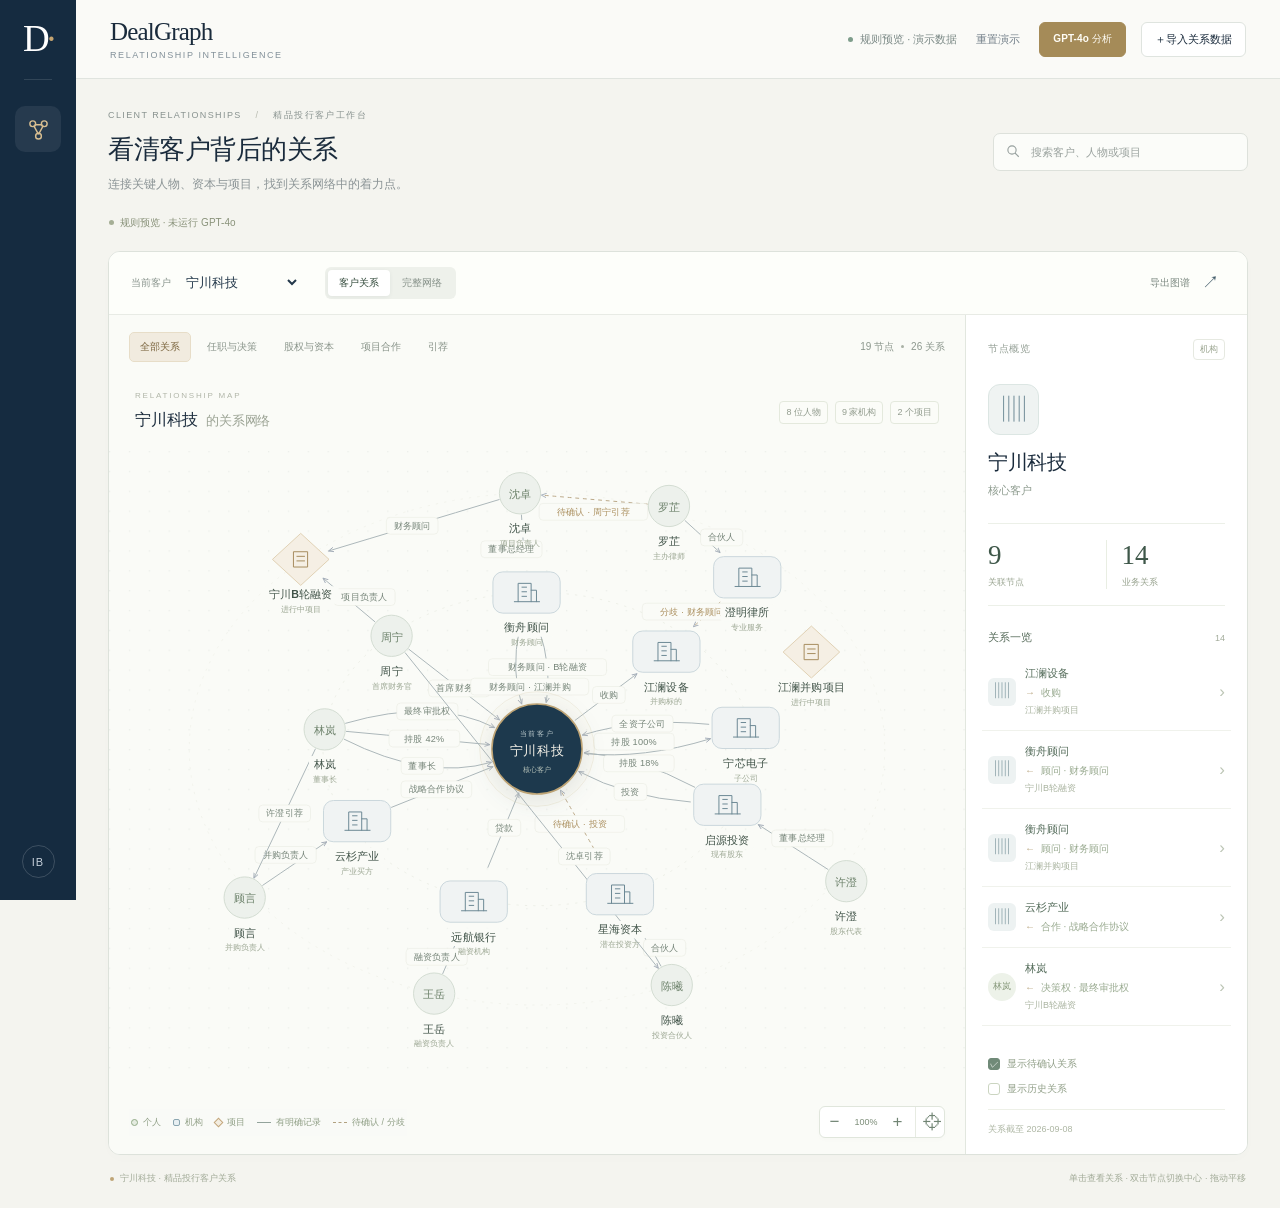
==== commit bd106e4c: "deploy: replace 3dtupu.com with DealGraph GPT-4o workspace" ====
--- a/index.html
+++ b/index.html
@@ -1 +1,16 @@
-<!DOCTYPE html><html lang="zh-CN"><head><meta charSet="utf-8"/><meta name="viewport" content="width=device-width, initial-scale=1"/><link rel="stylesheet" href="/_next/static/chunks/0visodjb9d-sq.css" data-precedence="next"/><link rel="preload" as="script" fetchPriority="low" href="/_next/static/chunks/10mluhc84.1ee.js"/><script src="/_next/static/chunks/0pbz.j~ornctw.js" async=""></script><script src="/_next/static/chunks/0c_u0uom0kk-9.js" async=""></script><script src="/_next/static/chunks/turbopack-0-2-jyq65k6gh.js" async=""></script><script src="/_next/static/chunks/0emjh6do4g2sf.js" async=""></script><script src="/_next/static/chunks/17f2ht9wo-phb.js" async=""></script><script src="/_next/static/chunks/0eux6p_.wluw0.js" async=""></script><script src="/_next/static/chunks/0ce~x.citk_b9.js" async=""></script><title>3d图谱｜让复杂关系可见、可问、可推理</title><meta name="description" content="面向复杂资料的本地优先三维知识图谱工作台。"/><meta name="application-name" content="3d图谱"/><meta name="keywords" content="知识图谱,本地大模型,三维可视化,中文知识库,关系分析"/><meta property="og:title" content="3d图谱"/><meta property="og:description" content="三维图谱基座 · 让复杂关系可见、可问、可推理"/><meta property="og:locale" content="zh_CN"/><meta property="og:image" content="https://3dtupu.com/og.png"/><meta property="og:image:width" content="1200"/><meta property="og:image:height" content="630"/><meta property="og:image:alt" content="3d图谱三维关系网络"/><meta property="og:type" content="website"/><meta name="twitter:card" content="summary_large_image"/><meta name="twitter:title" content="3d图谱"/><meta name="twitter:description" content="三维图谱基座 · 让复杂关系可见、可问、可推理"/><meta name="twitter:image" content="https://3dtupu.com/og.png"/><script src="/_next/static/chunks/03~yq9q893hmn.js" noModule=""></script></head><body><div hidden=""><!--$--><!--/$--></div><main class="app-shell"><header class="topbar"><div class="brand-button" aria-label="3d图谱"><span class="brand-mark"><b>3D</b></span><span><strong>3d图谱</strong><small>3DTUPU.COM</small></span></div><div class="workspace-name"><b>研究资料库</b><span class="sample-badge">示例</span><em class="save-indicator sample" title="示例项目 · 不会保存到你的项目">示例项目 · 不会保存到你的项目</em></div><div class="top-actions"><button class="connection-pill demo"><i></i> <!-- -->连接本地模型</button><button class="mobile-model-button">模型</button><button class="mobile-library-button" disabled="">资料</button><a class="ghost-button repository-link" href="https://github.com/yanlinc-hue/3dtupu" target="_blank" rel="noreferrer" aria-label="在新窗口打开 3d图谱 GitHub 仓库">GitHub ↗</a><button class="ghost-button export-button" disabled="">导出项目</button><button class="primary-small" disabled="">＋ 导入文件</button></div></header><section class="workspace" aria-busy="true"><div class="project-loading-overlay" role="status"><i></i><span>正在恢复本机项目…</span></div><aside class="library-panel panel " aria-label="资料库"><section class="right-selection-card" aria-label="所选图谱元素"><div class="right-selection-overline"><span>所选元素</span><b>概念</b></div><div class="right-selection-title"><div class="node-orb kind-concept"></div><div><h2>知识图谱</h2><small>n-knowledge-graph</small></div></div><p>由实体、关系及其来源证据构成的结构化知识网络。</p><button class="node-community-pill"><i style="background:#62e5c8"></i><span>所在主题</span><b>知识图谱 · 图谱上下文引擎</b><em>隔离</em></button><div class="relation-row"><span>直接关系</span><b>4</b><span>相邻节点</span><b>4</b><span>来源文件</span><b>1</b></div><div class="section-label">最强关系</div><div class="relationship-strength-list compact"><button><i class="kind-technology"></i><span><b>生成</b><small>3d图谱</small><em><u style="width:100%"></u></em></span><strong>4</strong></button><button><i class="kind-concept"></i><span><b>由…构成</b><small>实体抽取</small><em><u style="width:75%"></u></em></span><strong>3</strong></button><button><i class="kind-concept"></i><span><b>由…构成</b><small>关系抽取</small><em><u style="width:75%"></u></em></span><strong>3</strong></button></div><details class="right-selection-evidence"><summary>原文证据<!-- --> <b>1</b></summary><p>所有实体和关系必须指向至少一段原文证据。</p><small>3d图谱产品白皮书.md</small></details><div class="selection-actions"><button class="selection-chat-focus">围绕所选节点提问 →</button></div></section><div class="panel-heading"><div><h2>资料库</h2></div><div class="library-heading-actions"><button class="icon-button mobile-library-close" aria-label="关闭资料库">×</button></div></div><input class="visually-hidden" type="file" multiple="" disabled="" accept=".pdf,.docx,.pptx,.xlsx,.xls,.png,.jpg,.jpeg,.webp,.html,.htm,.md,.markdown,.txt,.csv,.tsv,.json,.3dtupu.json,.tupu.json"/><button class="upload-zone " disabled=""><span class="upload-glyph">＋</span><strong>拖入文件或点击导入</strong><span>导入后创建独立项目，不会混入示例</span></button><div class="section-label">示例资料<!-- --> <span>3</span></div><div class="document-list"><div class="file-card-row"><button class="file-card active  "><i class="file-dot color-0"></i><span><b title="3d图谱产品白皮书.md">3d图谱产品白皮书.md</b><small>9<!-- --> 个主体 · <!-- -->12<!-- --> 条资本关系 · <!-- -->18.0 KB</small><small class="file-coverage" title="资料已就绪 · 等待全库建图">资料已就绪 · 等待全库建图</small></span><em>✓</em></button></div><div class="file-card-row"><button class="file-card   "><i class="file-dot color-1"></i><span><b title="用户访谈纪要.docx">用户访谈纪要.docx</b><small>6<!-- --> 个主体 · <!-- -->8<!-- --> 条资本关系 · <!-- -->32.0 KB</small><small class="file-coverage" title="资料已就绪 · 等待全库建图">资料已就绪 · 等待全库建图</small></span><em>✓</em></button></div><div class="file-card-row"><button class="file-card   "><i class="file-dot color-2"></i><span><b title="构建流程.csv">构建流程.csv</b><small>4<!-- --> 个主体 · <!-- -->5<!-- --> 条资本关系 · <!-- -->6.1 KB</small><small class="file-coverage" title="资料已就绪 · 等待全库建图">资料已就绪 · 等待全库建图</small></span><em>✓</em></button></div></div><div class="library-bottom"><button class="model-extract-button" disabled="">◇ 示例已完成建图</button><div class="library-stats"><span><b>13</b><small>主体</small></span><span><b>23</b><small>资本关系</small></span><span><b>3</b><small>主体类型</small></span></div></div></aside><section class="graph-stage panel"><div class="graph-toolbar"><div class="view-title">16<!-- --> 个节点 · <!-- -->23<!-- --> 条关系</div><div class="graph-search-wrap"><span>⌕</span><input placeholder="搜索公司、自然人或资本关系" aria-label="搜索图谱，快捷键 Command 或 Control K" value=""/><kbd>⌘K</kbd></div><div class="toolbar-actions"><button class="view-back-button" disabled="">← 上一视图</button><details class="explore-menu"><summary class="">探索</summary><div class="explore-menu-popover"><button class="">路径分析 <small>查看两点间的关系链路</small></button><button class="">聚焦所选邻域<!-- --> <small>隐藏暂时无关的元素</small></button><button class="">图谱洞察 <small>主题、中心节点与关系强度</small></button><div class="explore-filter-group"><span>节点类型</span><button class="kind-enabled" aria-pressed="true"><i class="kind-document"></i>文件<small>3</small></button><button class="kind-enabled" aria-pressed="true"><i class="kind-organization"></i>企业/机构<small>1</small></button><button class="kind-enabled" aria-pressed="true"><i class="kind-concept"></i>概念<small>6</small></button><button class="kind-enabled" aria-pressed="true"><i class="kind-technology"></i>技术<small>6</small></button></div><button class="fullscreen-button">全屏查看 <small>沉浸探索当前图谱</small></button></div></details></div></div><div class="canvas-wrap"><canvas class="graph-canvas" aria-label="可旋转、缩放和选择节点的三维知识图谱" tabindex="0"></canvas><div class="canvas-controls" aria-label="图谱缩放控制"><button aria-label="放大图谱">＋</button><button aria-label="缩小图谱">−</button><button aria-label="重置图谱视角">↺</button></div></div></section><button class="mobile-inspector-trigger"><i class="kind-concept"></i><span>知识图谱</span><b>详情与问答</b></button><aside class="inspector-panel panel  mobile-tab-details" aria-label="图谱对话与选择详情"><div class="mobile-sheet-heading"><div role="tablist" aria-label="节点面板"><button class="active" role="tab" aria-selected="true">详情</button><button class="" role="tab" aria-selected="false">对话</button></div><button>模型</button><button aria-label="关闭节点面板">×</button></div><div class="inspector-scroll"><div class="node-overline">当前选择 · <!-- -->概念</div><div class="node-title-row"><div class="node-orb kind-concept"></div><div><h2>知识图谱</h2><span>ID · N-KNOWLEDGE-GRAPH</span></div></div><p class="node-summary">由实体、关系及其来源证据构成的结构化知识网络。</p><button class="node-community-pill"><i style="background:#62e5c8"></i><span>所在主题</span><b>知识图谱 · 图谱上下文引擎</b><em>隔离</em></button><div class="relation-row"><span>直接关系</span><b>4</b><span>相邻节点</span><b>4</b><span>来源文件</span><b>1</b></div><div class="section-label">对话范围</div><div class="scope-chips"><button><i class="kind-concept"></i>知识图谱<span>×</span></button></div><div class="section-label">最强关系</div><div class="relationship-strength-list"><button><i class="kind-technology"></i><span><b>生成</b><small>3d图谱</small><em><u style="width:100%"></u></em></span><strong>4</strong></button><button><i class="kind-concept"></i><span><b>由…构成</b><small>实体抽取</small><em><u style="width:75%"></u></em></span><strong>3</strong></button><button><i class="kind-concept"></i><span><b>由…构成</b><small>关系抽取</small><em><u style="width:75%"></u></em></span><strong>3</strong></button><button><i class="kind-concept"></i><span><b>引用</b><small>来源证据</small><em><u style="width:75%"></u></em></span><strong>3</strong></button></div><div class="section-label">相邻节点</div><div class="neighbor-list"><button><i class="kind-technology"></i><span><b>3d图谱</b><small>生成</small></span><em>›</em></button><button><i class="kind-concept"></i><span><b>来源证据</b><small>引用</small></span><em>›</em></button><button><i class="kind-concept"></i><span><b>实体抽取</b><small>由…构成</small></span><em>›</em></button><button><i class="kind-concept"></i><span><b>关系抽取</b><small>由…构成</small></span><em>›</em></button></div><div class="section-label">原文证据</div><div class="evidence-list"><details><summary><span>[<!-- -->1<!-- -->]</span>3d图谱产品白皮书.md</summary><p>所有实体和关系必须指向至少一段原文证据。</p></details></div></div><div class="chat-section"><div class="chat-heading"><div><span class="section-label">图谱对话</span><b>围绕「知识图谱」</b><small>示例回答 · 连接模型可体验复杂问答</small></div><button>清空</button></div><div class="sample-inline-notice" role="status"><span><b>正在体验示例项目</b><small>示例内容不会进入你的项目。</small></span><button class="primary">导入自己的资料</button><button>继续体验</button></div><div class="message-list" role="log" aria-live="polite"><div class="message assistant "><div class="message-role">示例回答</div><p>我会结合当前资本关系图、所选主体和资料原文回答。你可以直接询问股权结构、控制链、交易路径、资金往来或证据冲突。</p><div class="answer-nodes"><button>知识图谱</button><button>实体抽取</button><button>关系抽取</button><button>来源证据</button></div></div></div><div class="chat-suggestions" aria-label="快捷提问"><button>综合分析</button><button>证据核验</button></div><div class="qa-scope-row"><details><summary>范围：所选节点 · 1 个</summary><div><button class="active"><b>智能（推荐）</b><small>有选择时聚焦，否则使用当前视图</small></button><button class=""><b>当前视图</b><small>只分析此刻可见的节点与关系</small></button><button class=""><b>全部资料</b><small>忽略当前筛选，检索完整项目</small></button></div></details></div><div class="prompt-box"><textarea aria-label="输入关于当前视图和文档的问题" placeholder="询问因果、比较、路径、影响或证据冲突…"></textarea><button aria-label="发送问题">↑</button></div><div class="context-note"><i></i> <!-- -->当前为清晰标注的示例回答</div></div></aside></section></main><!--$--><!--/$--><script src="/_next/static/chunks/10mluhc84.1ee.js" id="_R_" async=""></script><script>(self.__next_f=self.__next_f||[]).push([0])</script><script>self.__next_f.push([1,"1:\"$Sreact.fragment\"\n2:I[11968,[\"/_next/static/chunks/0emjh6do4g2sf.js\",\"/_next/static/chunks/17f2ht9wo-phb.js\"],\"default\"]\n3:I[87804,[\"/_next/static/chunks/0emjh6do4g2sf.js\",\"/_next/static/chunks/17f2ht9wo-phb.js\"],\"default\"]\n4:I[7934,[\"/_next/static/chunks/0emjh6do4g2sf.js\",\"/_next/static/chunks/17f2ht9wo-phb.js\"],\"ClientPageRoot\"]\n5:I[31713,[\"/_next/static/chunks/0emjh6do4g2sf.js\",\"/_next/static/chunks/17f2ht9wo-phb.js\",\"/_next/static/chunks/0eux6p_.wluw0.js\",\"/_next/static/chunks/0ce~x.citk_b9.js\"],\"default\"]\n8:I[77916,[\"/_next/static/chunks/0emjh6do4g2sf.js\",\"/_next/static/chunks/17f2ht9wo-phb.js\"],\"OutletBoundary\"]\n9:\"$Sreact.suspense\"\nb:I[77916,[\"/_next/static/chunks/0emjh6do4g2sf.js\",\"/_next/static/chunks/17f2ht9wo-phb.js\"],\"ViewportBoundary\"]\nd:I[77916,[\"/_next/static/chunks/0emjh6do4g2sf.js\",\"/_next/static/chunks/17f2ht9wo-phb.js\"],\"MetadataBoundary\"]\nf:I[21480,[\"/_next/static/chunks/0emjh6do4g2sf.js\",\"/_next/static/chunks/17f2ht9wo-phb.js\"],\"default\",1]\n:HL[\"/_next/static/chunks/0visodjb9d-sq.css\",\"style\"]\n"])</script><script>self.__next_f.push([1,"0:{\"P\":null,\"c\":[\"\",\"\"],\"q\":\"\",\"i\":false,\"f\":[[[\"\",{\"children\":[\"__PAGE__\",{}]},\"$undefined\",\"$undefined\",16],[[\"$\",\"$1\",\"c\",{\"children\":[[[\"$\",\"link\",\"0\",{\"rel\":\"stylesheet\",\"href\":\"/_next/static/chunks/0visodjb9d-sq.css\",\"precedence\":\"next\",\"crossOrigin\":\"$undefined\",\"nonce\":\"$undefined\"}],[\"$\",\"script\",\"script-0\",{\"src\":\"/_next/static/chunks/0emjh6do4g2sf.js\",\"async\":true,\"nonce\":\"$undefined\"}],[\"$\",\"script\",\"script-1\",{\"src\":\"/_next/static/chunks/17f2ht9wo-phb.js\",\"async\":true,\"nonce\":\"$undefined\"}]],[\"$\",\"html\",null,{\"lang\":\"zh-CN\",\"children\":[\"$\",\"body\",null,{\"children\":[\"$\",\"$L2\",null,{\"parallelRouterKey\":\"children\",\"error\":\"$undefined\",\"errorStyles\":\"$undefined\",\"errorScripts\":\"$undefined\",\"template\":[\"$\",\"$L3\",null,{}],\"templateStyles\":\"$undefined\",\"templateScripts\":\"$undefined\",\"notFound\":[[[\"$\",\"title\",null,{\"children\":\"404: This page could not be found.\"}],[\"$\",\"div\",null,{\"style\":{\"fontFamily\":\"system-ui,\\\"Segoe UI\\\",Roboto,Helvetica,Arial,sans-serif,\\\"Apple Color Emoji\\\",\\\"Segoe UI Emoji\\\"\",\"height\":\"100vh\",\"textAlign\":\"center\",\"display\":\"flex\",\"flexDirection\":\"column\",\"alignItems\":\"center\",\"justifyContent\":\"center\"},\"children\":[\"$\",\"div\",null,{\"children\":[[\"$\",\"style\",null,{\"dangerouslySetInnerHTML\":{\"__html\":\"body{color:#000;background:#fff;margin:0}.next-error-h1{border-right:1px solid rgba(0,0,0,.3)}@media (prefers-color-scheme:dark){body{color:#fff;background:#000}.next-error-h1{border-right:1px solid rgba(255,255,255,.3)}}\"}}],[\"$\",\"h1\",null,{\"className\":\"next-error-h1\",\"style\":{\"display\":\"inline-block\",\"margin\":\"0 20px 0 0\",\"padding\":\"0 23px 0 0\",\"fontSize\":24,\"fontWeight\":500,\"verticalAlign\":\"top\",\"lineHeight\":\"49px\"},\"children\":404}],[\"$\",\"div\",null,{\"style\":{\"display\":\"inline-block\"},\"children\":[\"$\",\"h2\",null,{\"style\":{\"fontSize\":14,\"fontWeight\":400,\"lineHeight\":\"49px\",\"margin\":0},\"children\":\"This page could not be found.\"}]}]]}]}]],[]],\"forbidden\":\"$undefined\",\"unauthorized\":\"$undefined\"}]}]}]]}],{\"children\":[[\"$\",\"$1\",\"c\",{\"children\":[[\"$\",\"$L4\",null,{\"Component\":\"$5\",\"serverProvidedParams\":{\"searchParams\":{},\"params\":{},\"promises\":[\"$@6\",\"$@7\"]}}],[[\"$\",\"script\",\"script-0\",{\"src\":\"/_next/static/chunks/0eux6p_.wluw0.js\",\"async\":true,\"nonce\":\"$undefined\"}],[\"$\",\"script\",\"script-1\",{\"src\":\"/_next/static/chunks/0ce~x.citk_b9.js\",\"async\":true,\"nonce\":\"$undefined\"}]],[\"$\",\"$L8\",null,{\"children\":[\"$\",\"$9\",null,{\"name\":\"Next.MetadataOutlet\",\"children\":\"$@a\"}]}]]}],{},null,false,null]},null,false,null],[\"$\",\"$1\",\"h\",{\"children\":[null,[\"$\",\"$Lb\",null,{\"children\":\"$Lc\"}],[\"$\",\"div\",null,{\"hidden\":true,\"children\":[\"$\",\"$Ld\",null,{\"children\":[\"$\",\"$9\",null,{\"name\":\"Next.Metadata\",\"children\":\"$Le\"}]}]}],null]}],false]],\"m\":\"$undefined\",\"G\":[\"$f\",[[\"$\",\"link\",\"0\",{\"rel\":\"stylesheet\",\"href\":\"/_next/static/chunks/0visodjb9d-sq.css\",\"precedence\":\"next\",\"crossOrigin\":\"$undefined\",\"nonce\":\"$undefined\"}]]],\"S\":true,\"h\":null,\"s\":\"$undefined\",\"l\":\"$undefined\",\"p\":\"$undefined\",\"d\":\"$undefined\",\"b\":\"bmytycX5h_s3y11xpOx_8\"}\n"])</script><script>self.__next_f.push([1,"6:{}\n7:\"$0:f:0:1:1:children:0:props:children:0:props:serverProvidedParams:params\"\n"])</script><script>self.__next_f.push([1,"c:[[\"$\",\"meta\",\"0\",{\"charSet\":\"utf-8\"}],[\"$\",\"meta\",\"1\",{\"name\":\"viewport\",\"content\":\"width=device-width, initial-scale=1\"}]]\n"])</script><script>self.__next_f.push([1,"a:null\ne:[[\"$\",\"title\",\"0\",{\"children\":\"3d图谱｜让复杂关系可见、可问、可推理\"}],[\"$\",\"meta\",\"1\",{\"name\":\"description\",\"content\":\"面向复杂资料的本地优先三维知识图谱工作台。\"}],[\"$\",\"meta\",\"2\",{\"name\":\"application-name\",\"content\":\"3d图谱\"}],[\"$\",\"meta\",\"3\",{\"name\":\"keywords\",\"content\":\"知识图谱,本地大模型,三维可视化,中文知识库,关系分析\"}],[\"$\",\"meta\",\"4\",{\"property\":\"og:title\",\"content\":\"3d图谱\"}],[\"$\",\"meta\",\"5\",{\"property\":\"og:description\",\"content\":\"三维图谱基座 · 让复杂关系可见、可问、可推理\"}],[\"$\",\"meta\",\"6\",{\"property\":\"og:locale\",\"content\":\"zh_CN\"}],[\"$\",\"meta\",\"7\",{\"property\":\"og:image\",\"content\":\"https://3dtupu.com/og.png\"}],[\"$\",\"meta\",\"8\",{\"property\":\"og:image:width\",\"content\":\"1200\"}],[\"$\",\"meta\",\"9\",{\"property\":\"og:image:height\",\"content\":\"630\"}],[\"$\",\"meta\",\"10\",{\"property\":\"og:image:alt\",\"content\":\"3d图谱三维关系网络\"}],[\"$\",\"meta\",\"11\",{\"property\":\"og:type\",\"content\":\"website\"}],[\"$\",\"meta\",\"12\",{\"name\":\"twitter:card\",\"content\":\"summary_large_image\"}],[\"$\",\"meta\",\"13\",{\"name\":\"twitter:title\",\"content\":\"3d图谱\"}],[\"$\",\"meta\",\"14\",{\"name\":\"twitter:description\",\"content\":\"三维图谱基座 · 让复杂关系可见、可问、可推理\"}],[\"$\",\"meta\",\"15\",{\"name\":\"twitter:image\",\"content\":\"https://3dtupu.com/og.png\"}]]\n"])</script></body></html>+<!doctype html>
+<html lang="zh-CN">
+  <head>
+    <meta http-equiv="Content-Security-Policy" content="default-src &#39;self&#39;; script-src &#39;self&#39;; style-src &#39;self&#39; &#39;unsafe-inline&#39;; img-src &#39;self&#39; data:; connect-src &#39;self&#39;; object-src &#39;none&#39;; frame-src &#39;none&#39;; worker-src &#39;none&#39;; media-src &#39;none&#39;; base-uri &#39;self&#39;; form-action &#39;none&#39;">
+
+    <meta charset="UTF-8" />
+    <meta name="viewport" content="width=device-width, initial-scale=1.0" />
+    <meta name="description" content="DealGraph 投行业务关系与项目覆盖驾驶舱" />
+    <title>DealGraph · 投行业务关系图谱</title>
+    <script type="module" crossorigin src="/assets/index-DADpKLHf.js"></script>
+    <link rel="stylesheet" crossorigin href="/assets/index-VFEAdBKj.css">
+  </head>
+  <body>
+    <div id="root"></div>
+  </body>
+</html>
--- a/assets/index-VFEAdBKj.css
+++ b/assets/index-VFEAdBKj.css
@@ -0,0 +1 @@
+:root{color:#1a2b3c;font-synthesis:none;text-rendering:optimizelegibility;-webkit-font-smoothing:antialiased;background:#f4f4ef;font-family:Inter,-apple-system,BlinkMacSystemFont,Segoe UI,PingFang SC,Hiragino Sans GB,Microsoft YaHei,sans-serif}*{box-sizing:border-box}body{margin:0}button,input,select{font:inherit}button,select{cursor:pointer}button{border:0}button:focus-visible,a:focus-visible,input:focus-visible,select:focus-visible,[role=button]:focus-visible{outline-offset:4px;outline:2px solid #ab8951}button:disabled{opacity:.55;cursor:wait}button,a{color:inherit}.rw-app{min-height:100vh;display:flex}.rw-rail{color:#fff;z-index:10;background:#152b40;flex-direction:column;align-items:center;width:76px;display:flex;position:fixed;inset:0 auto 0 0}.rw-monogram{letter-spacing:-3px;font-family:Georgia,serif;font-size:37px;line-height:78px;text-decoration:none}.rw-monogram span{color:#c5a470}.rw-rail-rule{background:#ffffff1f;width:28px;height:1px;margin:1px 0 26px}.rw-rail button{color:#d8be91;background:#ffffff12;border-radius:10px;place-items:center;width:46px;height:46px;display:grid}.rw-rail svg{fill:none;stroke:currentColor;stroke-width:1.5px;width:23px;height:23px}.rw-rail-bottom{margin-top:auto;padding:22px 0}.rw-rail-bottom span{letter-spacing:1px;color:#c6d0da;border:1px solid #ffffff2b;border-radius:50%;place-items:center;width:33px;height:33px;font-size:11px;display:grid}.rw-workspace{flex:1;min-width:0;margin-left:76px}.rw-header{background:#fafaf7;border-bottom:1px solid #e0e4df;justify-content:space-between;align-items:center;gap:20px;height:79px;padding:0 34px;display:flex}.rw-brand{letter-spacing:-.8px;white-space:nowrap;font-family:Georgia,Times New Roman,serif;font-size:25px}.rw-brand>span{letter-spacing:1.6px;color:#829099;margin-top:4px;font-family:Inter,-apple-system,BlinkMacSystemFont,Segoe UI,sans-serif;font-size:9px;display:block}.rw-header-right{align-items:center;gap:15px;display:flex}.rw-local{color:#7b8986;white-space:nowrap;align-items:center;gap:7px;font-size:11px;display:flex}.rw-local i{background:#7e9d8b;border-radius:50%;width:5px;height:5px}.rw-button{white-space:nowrap;background:#fff;border:1px solid #dfe4df;border-radius:6px;height:35px;padding:0 13px;font-size:11px;font-weight:550}.rw-button-quiet{color:#74808a;background:0 0;border-color:#0000;padding:0 3px}.rw-button-primary{color:#faf8f1;background:#1b344b;border-color:#1b344b;align-items:center;gap:7px;display:flex}.rw-button-primary>span{font-size:16px;font-weight:400}.rw-main{max-width:2000px;margin:auto;padding:30px 32px 0}.rw-titlebar{justify-content:space-between;align-items:center;gap:24px;margin-bottom:25px;display:flex}.rw-eyebrow{letter-spacing:1.4px;color:#88928f;margin-bottom:12px;font-size:9px}.rw-eyebrow span{color:#b6b9ae;margin:0 10px}h1{letter-spacing:-.5px;margin:0 0 9px;font-size:26px;font-weight:550;line-height:1.2}.rw-titlebar p{color:#8a9395;margin:0;font-size:12px;line-height:1.7}.rw-search-wrap{flex-shrink:0;width:255px;position:relative}.rw-search{background:#fbfcf9;border:1px solid #dde1db;border-radius:7px;align-items:center;gap:8px;height:38px;padding:0 12px;display:flex}.rw-search svg{fill:none;stroke:#97a09e;stroke-width:1.5px;flex-shrink:0;width:15px;height:15px}.rw-search input{color:#23364a;background:0 0;border:0;outline:none;width:100%;min-width:0;font-size:11px}.rw-search input::placeholder{color:#9aa29e}.rw-search button{color:#8b958e;background:0 0;padding:3px;font-size:19px}.rw-search-results{z-index:20;background:#fff;border:1px solid #e0e3dc;border-radius:9px;padding:6px;position:absolute;top:45px;left:0;right:0;box-shadow:0 14px 35px #152b4012}.rw-search-results>button{text-align:left;background:0 0;border-radius:6px;align-items:center;gap:9px;width:100%;padding:10px 8px;font-size:12px;display:flex}.rw-search-results>button:hover{background:#f3f5ef}.rw-search-results small{color:#909992;margin-top:3px;font-size:10px;display:block}.rw-search-arrow{color:#a08b65;margin-left:auto}.rw-search-results p{padding:12px}.rw-message{background:#f9faf4;border:1px solid #dce1d3;border-radius:6px;justify-content:space-between;margin-bottom:14px;padding:10px 13px;font-size:12px;line-height:1.6;display:flex}.rw-message button{color:#7c8882;background:0 0;font-size:17px}.rw-canvas-card{background:#fff;border:1px solid #dde2db;border-radius:12px;position:relative;overflow:hidden;box-shadow:0 4px 16px #23364a03}.rw-canvas-toolbar{background:#fdfefa;border-bottom:1px solid #e8ebe5;align-items:center;gap:25px;height:63px;padding:0 22px;display:flex}.rw-client-select{align-items:center;gap:11px;display:flex}.rw-client-select>span{color:#88938c;white-space:nowrap;font-size:10px}.rw-client-select select{color:#23384a;background:0 0;border:0;outline:none;max-width:230px;padding:7px 20px 7px 0;font-size:13px;font-weight:600}.rw-network-toggle{background:#eef1eb;border-radius:6px;gap:1px;padding:3px;display:flex}.rw-network-toggle button{color:#869189;white-space:nowrap;background:0 0;border-radius:4px;padding:6px 11px;font-size:10px}.rw-network-toggle .is-active{color:#304839;background:#fff;box-shadow:0 1px 4px #1b2b3910}.rw-export{color:#7c8981;white-space:nowrap;background:0 0;align-items:center;gap:12px;margin-left:auto;font-size:10px;display:flex}.rw-export span{color:#435c6a;font-size:17px}.rw-graph-layout{grid-template-columns:minmax(0,1fr) 282px;min-height:690px;display:grid}.rw-graph-column{background:#fafbf7;flex-direction:column;min-width:0;display:flex;position:relative}.rw-graph-top{z-index:2;justify-content:space-between;align-items:center;gap:10px;padding:17px 20px 12px;display:flex;position:relative}.rw-filter-tabs{scrollbar-width:none;align-items:center;gap:5px;display:flex;overflow:auto}.rw-filter-tabs button{white-space:nowrap;color:#89948a;background:0 0;border:1px solid #0000;border-radius:5px;padding:7px 10px;font-size:10px}.rw-filter-tabs button.is-active{color:#7b653e;background:#f1ebdf;border-color:#e7ddc8}.rw-graph-count{color:#8c978d;white-space:nowrap;align-items:center;gap:7px;font-size:10px;display:flex}.rw-graph-count i{background:#a9b1a5;border-radius:50%;width:3px;height:3px}.rw-map-heading{z-index:1;pointer-events:none;justify-content:space-between;align-items:flex-start;gap:12px;padding:13px 26px 0;display:flex;position:absolute;top:56px;left:0;right:0}.rw-map-eyebrow{letter-spacing:1.8px;color:#b1b6a9;font-size:8px}.rw-map-heading h2{letter-spacing:-.2px;margin:8px 0 0;font-size:16px;font-weight:600}.rw-map-heading h2>span{color:#9ba394;margin-left:8px;font-size:13px;font-weight:400}.rw-count-chips{gap:7px;padding-top:17px;display:flex}.rw-count-chips span{color:#929c8e;background:#fbfcf8;border:1px solid #e4e9dd;border-radius:4px;padding:4px 6px;font-size:9px}.rw-map-wrap{flex-direction:column;flex:1;min-height:570px;display:flex;position:relative}.rw-map{touch-action:none;cursor:grab;-webkit-user-select:none;user-select:none;flex:1;width:100%;height:100%;min-height:560px;display:block}.rw-map:active{cursor:grabbing}.rw-orbit{fill:none;stroke:#e9ece2;stroke-width:1px;stroke-dasharray:3 8;pointer-events:none}.rw-orbit-outer{stroke:#eff1e9}.rw-edge{cursor:pointer;transition:opacity .16s}.rw-edge-hit{stroke:#0000;stroke-width:17px;fill:none}.rw-edge-line{stroke:#acb7ba;stroke-width:1.3px;fill:none;transition:stroke .16s}.rw-edge.is-uncertain .rw-edge-line{stroke-dasharray:5 5;stroke:#bba989}.rw-edge.is-active .rw-edge-line,.rw-edge:hover .rw-edge-line{stroke:#aa8750;stroke-width:2.2px}.rw-edge-label rect{fill:#fafbf7;stroke:#e6e9df;stroke-width:.65px}.rw-edge-label text{fill:#768579;letter-spacing:.3px;font-size:12px}.rw-edge.is-active .rw-edge-label rect,.rw-edge:hover .rw-edge-label rect{fill:#f2ead8;stroke:#d4bd91}.rw-edge.is-active .rw-edge-label text{fill:#7b5e31}.rw-edge.is-uncertain .rw-edge-label text{fill:#ac9161}.rw-edge.is-dimmed{opacity:.2}.rw-node{cursor:pointer;transition:opacity .2s}.rw-node-shape{fill:#edf1ec;stroke:#d0dacf;stroke-width:1.2px}.rw-node-organization .rw-node-shape{fill:#f0f3f3;stroke:#c8d5da}.rw-node-project .rw-node-shape{fill:#f5efe4;stroke:#dfceb0}.rw-node-icon{fill:none;stroke:#6c8995;stroke-width:1.3px;stroke-linecap:round;stroke-linejoin:round}.rw-node-project .rw-node-icon{stroke:#a78d5e}.rw-node-initial{fill:#6c816a;font-size:15px;font-weight:500}.rw-node-name{fill:#405348;letter-spacing:.2px;font-size:14px;font-weight:550}.rw-node-category{fill:#9ca793;font-size:10px}.rw-node-text-bg{fill:#fafbf7}.rw-node.is-active:not(.is-focus) .rw-node-shape,.rw-node:hover:not(.is-focus) .rw-node-shape{stroke:#b08b4f;stroke-width:2.5px;filter:drop-shadow(0 2px 5px #b9996020)}.rw-node.is-active .rw-node-name{fill:#977743}.rw-node.is-dimmed{opacity:.3}.rw-focus-halo{fill:#eae4d21c;stroke:#d9caa43d;stroke-width:1.3px}.rw-node.is-focus .rw-node-shape{fill:#1d394d;stroke:#bea475;stroke-width:2px;filter:drop-shadow(0 7px 15px #213a4d1d)}.rw-focus-kicker{fill:#b7c6c9;letter-spacing:2px;font-size:9px}.rw-focus-name{fill:#f7f3e9;letter-spacing:.8px;font-size:17px;font-weight:550}.rw-focus-kind{fill:#b9c4ba;font-size:9px}.rw-map-bottom{pointer-events:none;justify-content:space-between;align-items:center;gap:12px;display:flex;position:absolute;bottom:16px;left:20px;right:20px}.rw-map-legend{color:#91a087;pointer-events:auto;background:#fafbf7d9;flex-wrap:wrap;align-items:center;gap:12px;padding:7px 2px;font-size:9px;display:flex}.rw-map-legend>span{white-space:nowrap;align-items:center;gap:5px;display:flex}.rw-map-legend i{background:#e4ebe0;border:1px solid #92aa87;width:7px;height:7px;display:block}.rw-map-legend i.person{border-radius:50%}.rw-map-legend i.organization{background:#e8eff2;border-color:#8aa5b0;border-radius:2px}.rw-map-legend i.project{background:#f3ede1;border-color:#c4a77d;transform:rotate(45deg)}.rw-map-legend .rw-line-legend i{background:0 0;border:0;border-top:1px solid #93a39b;width:14px;height:0}.rw-map-legend .rw-line-legend.uncertain i{border-top:1px dashed #b1a180}.rw-zoom{pointer-events:auto;background:#fff;border:1px solid #e0e6dc;border-radius:6px;flex-shrink:0;align-items:center;gap:0;height:32px;display:flex;box-shadow:0 2px 5px #23364a04}.rw-zoom button{color:#718574;background:0 0;width:29px;height:30px;font-size:17px}.rw-zoom button:last-child{border-left:1px solid #e7ebe2;margin-left:3px;font-size:19px}.rw-zoom span{color:#7c8d78;text-align:center;min-width:34px;font-size:9px}.rw-detail{background:#fff;border-left:1px solid #e2e7df;flex-direction:column;min-width:0;max-height:850px;padding:24px 22px 0;display:flex;overflow:auto}.rw-detail-eyebrow{color:#95a096;letter-spacing:.6px;justify-content:space-between;align-items:center;min-height:20px;font-size:10px;display:flex}.rw-detail-eyebrow>span{letter-spacing:0;color:#9aa48f;border:1px solid #e6e9e1;border-radius:4px;padding:3px 6px;font-size:9px}.rw-detail-eyebrow>button{color:#91a091;background:0 0;font-size:22px}.rw-detail-avatar{color:#78929d;background:#eff3f2;border:1px solid #dce6e3;border-radius:12px;place-items:center;width:51px;height:51px;margin:24px 0 13px;font-size:26px;display:grid}.rw-detail-avatar.person{color:#78906e;background:#f0f3ed;border-color:#dfe8d7;border-radius:50%;font-size:20px}.rw-detail-avatar.project{color:#aa8e5d;background:#f6f1e7;border-color:#eadcc5}.rw-detail-name{letter-spacing:-.4px;overflow-wrap:anywhere;margin:0;font-size:20px;font-weight:600;line-height:1.4}.rw-detail-category{color:#8d9b8e;margin:6px 0 0;font-size:11px;line-height:1.6}.rw-focus-button{text-align:left;color:#6c8272;background:#fafcf8;border:1px solid #e2e8df;border-radius:5px;justify-content:space-between;width:100%;margin-top:14px;padding:8px 10px;font-size:10px;display:flex}.rw-detail-stats{border-top:1px solid #ecf0e8;border-bottom:1px solid #ecf0e8;flex-shrink:0;margin:24px 0;padding:16px 0;display:flex}.rw-detail-stats>div{width:50%;padding:0 15px}.rw-detail-stats>div:first-child{border-right:1px solid #e9eee3;padding-left:0}.rw-detail-stats strong{color:#3e5749;font-family:Georgia,serif;font-size:27px;font-weight:400;display:block}.rw-detail-stats span{color:#98a38f;margin-top:5px;font-size:9px;display:block}.rw-connections-heading{justify-content:space-between;align-items:center;margin-bottom:8px;display:flex}.rw-connections-heading h3{color:#586d5c;margin:0;font-size:11px;font-weight:550}.rw-connections-heading>span{color:#a4ad9c;font-size:9px}.rw-connection-list{scrollbar-width:thin;scrollbar-color:#dbe1d4 transparent;max-height:380px;margin:0 -6px;overflow:auto}.rw-connection{text-align:left;background:0 0;border-bottom:1px solid #f0f2ec;align-items:center;gap:9px;width:100%;padding:13px 6px;display:flex}.rw-connection:hover{background:#f9faf5}.rw-mini-mark{color:#78939b;background:#edf2f2;border-radius:6px;place-items:center;width:28px;min-width:28px;height:28px;font-size:16px;display:grid}.rw-mini-mark.person{color:#849678;background:#edf2e9;border-radius:50%;font-size:9px}.rw-mini-mark.project{color:#ae996f;background:#f5f0e5}.rw-connection-copy{flex-direction:column;flex:1;gap:4px;min-width:0;display:flex}.rw-connection-copy strong{color:#536b59;overflow-wrap:anywhere;font-size:11px;font-weight:550}.rw-connection-predicate{color:#9aab91;font-size:10px;line-height:1.5}.rw-connection-predicate em{color:#bcaa86;margin-right:3px;font-style:normal}.rw-connection-copy small{color:#aab4a0;font-size:9px}.rw-connection-chevron{color:#bcc5b5;font-size:17px}.rw-small-status{color:#b39a69;white-space:nowrap;background:#f7f1e5;border-radius:3px;padding:3px 4px;font-size:8px}.rw-status-conflicted{color:#a47a69;background:#f7ece6}.rw-status-historical{color:#8b978e;background:#eef0e9}.rw-detail-footer{flex-direction:column;flex-shrink:0;gap:11px;margin-top:auto;padding:24px 0 18px;display:flex}.rw-detail-footer label{color:#92a089;align-items:center;gap:7px;font-size:10px;display:flex}.rw-detail-footer input{appearance:none;background:#fff;border:1px solid #cbd5c1;border-radius:3px;place-items:center;width:12px;height:12px;margin:0;display:grid}.rw-detail-footer input:checked{background:#708a78;border-color:#708a78}.rw-detail-footer input:checked:after{content:"✓";color:#fff;font-size:9px;line-height:1}.rw-detail-footer>span{color:#adb6a3;border-top:1px solid #edf0e7;margin-top:2px;padding-top:13px;font-size:9px}.rw-status{color:#8c9e79;align-items:center;gap:6px;width:fit-content;margin-top:28px;padding:6px 0;font-size:10px;display:flex}.rw-status i{background:currentColor;border-radius:50%;width:5px;height:5px}.rw-status-review{color:#b19665}.rw-relation-vertical{margin:22px 0 24px}.rw-relation-vertical>button{text-align:left;background:0 0;align-items:center;gap:10px;width:100%;padding:4px 0;font-size:14px;font-weight:550;line-height:1.5;display:flex}.rw-relation-vertical>div{align-items:center;gap:17px;padding:15px 10px;display:flex}.rw-relation-vertical>div>span{color:#b29a71;font-size:22px}.rw-relation-vertical strong{color:#9f8554;font-size:12px;font-weight:500}.rw-detail-facts{border-top:1px solid #e8ede2;flex-direction:column;gap:16px;padding-top:20px;display:flex}.rw-detail-facts>div{justify-content:space-between;gap:18px;font-size:10px;line-height:1.6;display:flex}.rw-detail-facts>div>span{color:#9aa991;white-space:nowrap}.rw-detail-facts strong,.rw-detail-facts button{text-align:right;color:#647c66;background:0 0;padding:0;font-size:11px;font-weight:450}.rw-detail-facts button{text-underline-offset:3px;-webkit-text-decoration:underline #d5ddca;text-decoration:underline #d5ddca}.rw-empty-list{color:#a1ad95;padding:22px 0;font-size:11px;line-height:1.8}.rw-empty-map{pointer-events:none;flex-direction:column;align-items:center;gap:13px;display:flex;position:absolute;inset:220px 20px auto}.rw-empty-map strong{color:#657d66;font-size:15px}.rw-empty-map span{color:#95a28a;font-size:11px}.rw-empty-map button{pointer-events:auto}.rw-page-footer{color:#a1aa97;justify-content:space-between;gap:15px;padding:16px 2px 22px;font-size:9px;line-height:1.7;display:flex}.rw-page-footer>span:first-child{align-items:center;gap:6px;display:flex}.rw-gold-dot{background:#bea476;border-radius:50%;flex-shrink:0;width:4px;height:4px;display:inline-block}@media (width>=1600px){.rw-main{padding:35px 40px 0}.rw-graph-layout{grid-template-columns:minmax(0,1fr) 304px}.rw-graph-top{padding-left:26px;padding-right:26px}.rw-graph-layout{min-height:750px}.rw-map{min-height:650px}.rw-detail{padding-left:27px;padding-right:27px}.rw-connection-list{max-height:470px}}@media (width<=1200px){.rw-main{padding:25px 21px 0}.rw-header{padding:0 22px}.rw-header-right{gap:11px}.rw-local{display:none}.rw-graph-layout{grid-template-columns:minmax(0,1fr) 250px}.rw-detail{padding-left:17px;padding-right:17px}.rw-graph-top{padding-left:12px;padding-right:12px}.rw-filter-tabs{gap:1px}.rw-filter-tabs button{padding:7px;font-size:9px}.rw-graph-count{font-size:9px}.rw-map-heading{padding-left:18px;padding-right:18px}.rw-count-chips{display:none}.rw-map-bottom{align-items:flex-end;left:13px;right:13px}.rw-map-legend{gap:8px 12px;max-width:220px}.rw-map{min-height:600px}.rw-canvas-toolbar{gap:15px}.rw-titlebar p{max-width:420px}}@media (width<=900px){.rw-rail{width:57px}.rw-workspace{margin-left:57px}.rw-monogram{font-size:31px}.rw-rail button{width:37px;height:37px}.rw-titlebar{align-items:flex-start}.rw-search-wrap{width:220px}.rw-graph-layout{grid-template-columns:minmax(0,1fr)}.rw-detail{border-top:1px solid #e2e7df;border-left:0;max-height:none;padding:20px;display:block}.rw-detail-avatar{float:left;width:43px;height:43px;margin:17px 14px 8px 0;font-size:22px}.rw-detail-name{margin-top:18px;font-size:18px}.rw-detail-stats{clear:both;margin:21px 0 17px}.rw-focus-button{clear:both;max-width:230px}.rw-connection-list{grid-template-columns:1fr 1fr;gap:0 25px;max-height:260px;display:grid}.rw-detail-footer{flex-flow:wrap;align-items:center;gap:16px;padding-bottom:0}.rw-detail-footer>span{border-top:0;margin:0 0 0 auto;padding-top:0}.rw-map{min-height:570px}.rw-graph-count{font-size:10px}.rw-map-legend{max-width:none}.rw-count-chips{display:flex}.rw-relation-vertical{align-items:center;gap:20px;display:flex}.rw-relation-vertical>div>span{transform:rotate(-90deg)}.rw-relation-vertical>button{width:auto}.rw-detail-facts{max-width:450px}.rw-detail .rw-status{margin-top:15px}}@media (width<=650px){.rw-rail{display:none}.rw-workspace{margin-left:0}.rw-header{gap:12px;height:70px;padding:0 16px}.rw-brand{font-size:22px}.rw-brand>span{letter-spacing:1px;font-size:6px}.rw-header-right{gap:8px}.rw-button-quiet{font-size:9px}.rw-button-primary{height:32px;padding:0 9px;font-size:10px}.rw-main{padding:24px 12px 0}.rw-titlebar{margin-bottom:19px;padding:0 4px;display:block}.rw-eyebrow{letter-spacing:1px;margin-bottom:10px;font-size:8px}.rw-eyebrow span{margin:0 5px}h1{margin-bottom:8px;font-size:23px}.rw-titlebar p{max-width:100%;font-size:10px}.rw-search-wrap{width:100%;margin-top:17px}.rw-search{height:37px}.rw-canvas-card{border-radius:9px}.rw-canvas-toolbar{flex-wrap:wrap;gap:11px;height:auto;min-height:91px;padding:12px}.rw-client-select{gap:8px;width:calc(100% - 75px)}.rw-client-select select{max-width:200px;padding:2px 15px 2px 0;font-size:12px}.rw-network-toggle{order:3;width:100%;max-width:220px}.rw-network-toggle button{flex:1;padding:6px 9px;font-size:9px}.rw-export{gap:5px;font-size:9px}.rw-graph-top{padding:12px 8px 8px;display:block}.rw-filter-tabs{justify-content:space-between}.rw-filter-tabs button{padding:6px;font-size:9px}.rw-graph-count{padding:11px 7px 0;font-size:9px}.rw-map-heading{padding:8px 15px 0;top:79px}.rw-map-heading h2{font-size:14px}.rw-map-heading h2>span{margin-left:6px;font-size:11px}.rw-map-eyebrow{font-size:7px}.rw-count-chips{display:none}.rw-map-wrap{min-height:460px}.rw-map{min-height:450px}.rw-map-bottom{bottom:12px;left:10px;right:10px}.rw-map-legend{gap:7px 10px;max-width:185px;font-size:8px}.rw-zoom{height:29px}.rw-zoom button{width:25px;height:27px;font-size:15px}.rw-zoom span{min-width:27px;font-size:8px}.rw-detail{padding:18px 16px}.rw-connection-list{grid-template-columns:1fr;max-height:310px}.rw-connection{padding:12px 6px}.rw-connection-copy strong{font-size:12px}.rw-connection-predicate{font-size:11px}.rw-detail-footer{gap:14px}.rw-detail-footer>span{width:100%;margin:0}.rw-page-footer{padding:12px 4px 20px;font-size:8px;display:block}.rw-page-footer>span:last-child{margin-top:5px;display:block}.rw-relation-vertical{display:block}.rw-relation-vertical>div>span{transform:none}.rw-relation-vertical>button{font-size:14px}.rw-empty-map{inset:220px 12px auto}.rw-empty-map span{font-size:10px}}@media (width<=900px){.rw-map-wrap{flex:none;height:600px;min-height:600px;overflow:hidden}.rw-map{flex:none;width:1120px;min-width:1120px;height:820px;min-height:820px;position:absolute;top:50%;left:50%;transform:translate(-50%,-50%)}}@media (width<=650px){.rw-map-wrap{height:560px;min-height:560px}}.rw-limit-note{z-index:3;color:#9a815a;background:#f8f4e9;border:1px solid #e8dec6;border-radius:6px;max-width:510px;padding:9px 12px;font-size:10px;line-height:1.7;position:absolute;bottom:61px;left:20px;right:20px}@media (width<=900px){.rw-map-heading{flex-shrink:0;min-height:72px;padding:9px 20px 14px;position:static}.rw-map-heading h2{margin-top:7px}.rw-count-chips{padding-top:15px}}.rw-export-dialog{color:#253e45;background:#fdfefa;border:1px solid #dbe3d9;border-radius:13px;width:min(700px,100vw - 32px);max-height:calc(100dvh - 40px);padding:25px;box-shadow:0 28px 100px #122b3d40}.rw-export-dialog::backdrop{-webkit-backdrop-filter:blur(3px);backdrop-filter:blur(3px);background:#10263870}.rw-export-dialog-heading{justify-content:space-between;align-items:flex-start;gap:20px;display:flex}.rw-export-dialog-heading>div>span{letter-spacing:1.7px;color:#a19c84;font-size:8px}.rw-export-dialog-heading h2{margin:8px 0 0;font-size:20px;font-weight:550}.rw-export-dialog-heading>button{color:#8c9a88;background:0 0;padding:0 2px;font-size:25px;line-height:25px}.rw-export-dialog>p{color:#85927c;margin:15px 0 16px;font-size:11px;line-height:1.8}.rw-export-dialog textarea{resize:vertical;color:#506953;white-space:pre;tab-size:2;background:#f4f7f0;border:1px solid #dde4d7;border-radius:7px;width:100%;height:min(390px,48dvh);min-height:160px;padding:15px;font-family:ui-monospace,SFMono-Regular,Menlo,monospace;font-size:11px;line-height:1.7;display:block}.rw-export-dialog-actions{justify-content:flex-end;align-items:center;gap:9px;margin-top:18px;display:flex}.rw-export-dialog-actions>span{color:#99a38d;flex:1;padding-right:10px;font-size:10px;line-height:1.7}.rw-export-dialog-actions>.rw-button{flex-shrink:0}@media (width<=650px){.rw-export-dialog{padding:20px 16px}.rw-export-dialog-actions{flex-wrap:wrap}.rw-export-dialog-actions>span{flex-basis:100%;margin-bottom:4px;padding:0}.rw-export-dialog textarea{font-size:10px}}.rw-cloud-button{color:#fffdf6;letter-spacing:.1px;background:#a58b58;border-color:#a58b58}.rw-cloud-button:hover:not(:disabled){background:#947a48;border-color:#947a48}.rw-analysis-mode{color:#91a089;flex-wrap:wrap;align-items:center;gap:14px;min-height:24px;margin:-9px 1px 16px;font-size:10px;display:flex}.rw-analysis-mode>span{color:#89927a;align-items:center;gap:6px;display:flex}.rw-analysis-mode i{background:#a5ae95;border-radius:50%;width:5px;height:5px}.rw-analysis-mode small{color:#9aa28f;font-size:9px;line-height:1.7}.rw-analysis-mode-success>span{color:#648573}.rw-analysis-mode-success i{background:#709a80}.rw-analysis-mode-running>span{color:#a18553}.rw-analysis-mode-running i{background:#ba9c61;animation:1.3s ease-in-out infinite rw-cloud-pulse}.rw-analysis-mode-failed>span,.rw-analysis-mode-cancelled>span{color:#aa8966}.rw-analysis-mode>button{color:#aa8966;background:0 0;border-bottom:1px solid #cfbda1;padding:0 0 2px;font-size:10px}.rw-cloud-dialog{width:min(610px,100vw - 32px);padding:27px}.rw-cloud-dialog>p{color:#7f8d78;margin:15px 0 11px;font-size:11px;line-height:1.9}.rw-cloud-dialog strong{color:#516d55;font-weight:550}.rw-cloud-disclosure{background:#f5f3e9;border:1px solid #e8e1cd;border-radius:7px;padding:11px 13px}.rw-cloud-disclosure code{color:#998352;background:#ece7d6;border-radius:3px;padding:1px 4px;font-size:10px}.rw-cloud-disclosure a{color:#96804f;text-underline-offset:3px;white-space:nowrap;margin-left:6px}.rw-cloud-key{border-top:1px solid #e6ebdf;border-bottom:1px solid #e6ebdf;margin-top:23px;padding:18px 0}.rw-cloud-key-heading{justify-content:space-between;align-items:center;gap:14px;margin-bottom:10px;display:flex}.rw-cloud-key-heading label{color:#60765e;font-size:11px;font-weight:550}.rw-cloud-key-heading>span{color:#a3ac94;font-size:9px}.rw-cloud-key>input{color:#4f6755;letter-spacing:1px;background:#fff;border:1px solid #d9e2d1;border-radius:6px;width:100%;height:39px;padding:0 12px;font-size:12px;display:block}.rw-cloud-key>input::placeholder{letter-spacing:0;color:#a3af99;font-size:11px}.rw-cloud-key>p{color:#a4ad96;margin:9px 0 13px;font-size:9px;line-height:1.8}.rw-cloud-key-actions{flex-wrap:wrap;align-items:center;gap:13px;display:flex}.rw-cloud-key-actions>.rw-button{height:31px;font-size:10px}.rw-cloud-note{color:#9c895f;margin-top:12px;font-size:10px;line-height:1.8}.rw-cloud-consent{color:#6f8167;align-items:flex-start;gap:8px;padding:21px 0;font-size:11px;line-height:1.8;display:flex}.rw-cloud-consent input{accent-color:#a58b58;flex-shrink:0;width:13px;height:13px;margin:3px 0 0}.rw-cloud-dialog-footer{justify-content:space-between;align-items:center;gap:20px;display:flex}.rw-cloud-dialog-footer>span{color:#a4ad96;flex:1;font-size:9px;line-height:1.9}.rw-cloud-dialog-footer>button{flex-shrink:0;font-size:10px}.rw-header-right>.rw-cloud-button{font-size:10px}@keyframes rw-cloud-pulse{50%{opacity:.35}}@media (prefers-reduced-motion:reduce){.rw-analysis-mode-running i{animation:none}}@media (width<=900px){.rw-header{height:auto;min-height:79px;padding-top:13px;padding-bottom:13px}.rw-header-right{flex-wrap:wrap;justify-content:flex-end;gap:6px 11px}.rw-cloud-dialog{padding:23px}.rw-analysis-mode{margin-top:-5px}}@media (width<=650px){.rw-header-right{gap:5px 8px;max-width:255px}.rw-header-right>.rw-button{height:30px;padding-left:8px;padding-right:8px;font-size:9px}.rw-cloud-dialog{padding:21px 16px}.rw-cloud-key-heading{align-items:flex-start}.rw-cloud-key-heading>span{font-size:8px}.rw-cloud-dialog-footer{flex-direction:column;align-items:stretch;gap:13px}.rw-cloud-dialog-footer>.rw-button{height:37px}.rw-analysis-mode{gap:4px 10px;line-height:1.7}.rw-analysis-mode small{font-size:8px}}.rw-cloud-network{border-top:1px solid #e6ebdf;margin-top:14px;padding:15px 0 0}.rw-cloud-network-heading{justify-content:space-between;align-items:center;gap:18px;display:flex}.rw-cloud-network-heading>div{flex-wrap:wrap;align-items:center;gap:13px;display:flex}.rw-cloud-network strong{color:#60765e;font-size:11px;font-weight:550}.rw-cloud-network-heading span{color:#a0ab93;font-size:10px}.rw-cloud-network-heading>.rw-button{flex-shrink:0;height:31px;font-size:10px}.rw-cloud-network>p{color:#a1aa95;margin:9px 0 0;font-size:9px;line-height:1.9}.rw-cloud-network-finished .rw-cloud-network-heading span{color:#658d73}.rw-cloud-network-failed .rw-cloud-network-heading span{color:#aa855c}.rw-cloud-network-running .rw-cloud-network-heading span{color:#a78b56}.rw-cloud-network+.rw-cloud-key{margin-top:16px}.rw-cloud-network .rw-cloud-note{margin-top:7px}@media (width<=650px){.rw-cloud-network-heading>div{gap:5px 12px}.rw-cloud-network-heading>div>span{flex-basis:100%;font-size:9px}}
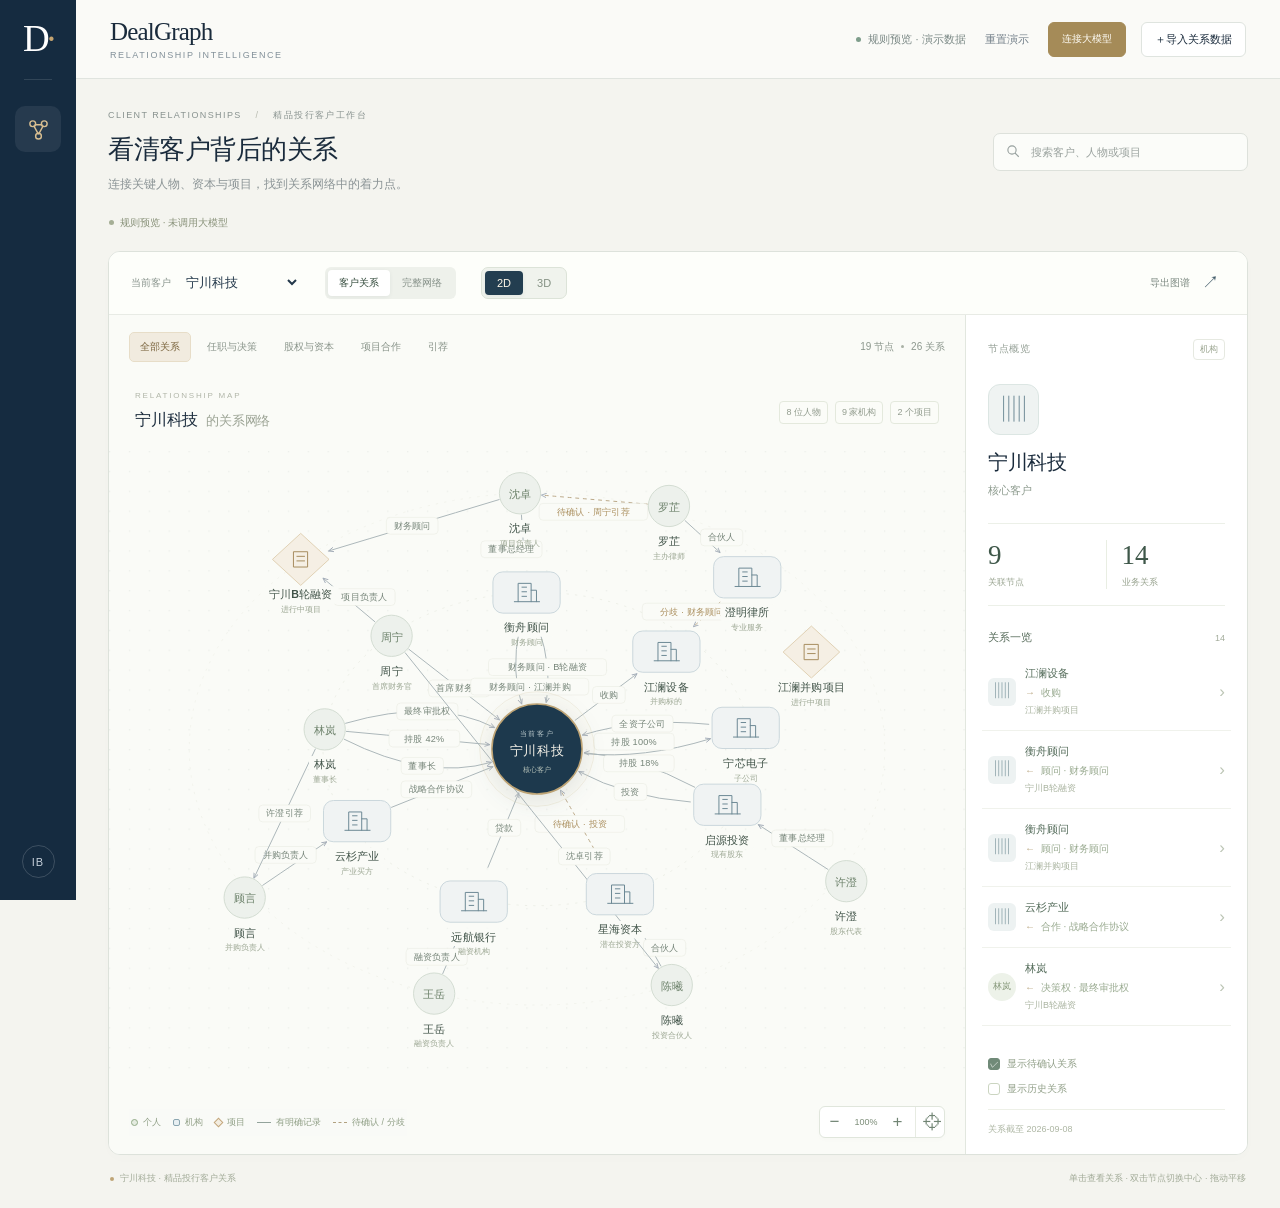
==== commit 074c3334: "deploy: model selection and interactive 2D/3D relationship graph" ====
--- a/index.html
+++ b/index.html
@@ -7,8 +7,8 @@
     <meta name="viewport" content="width=device-width, initial-scale=1.0" />
     <meta name="description" content="DealGraph 投行业务关系与项目覆盖驾驶舱" />
     <title>DealGraph · 投行业务关系图谱</title>
-    <script type="module" crossorigin src="/assets/index-DADpKLHf.js"></script>
-    <link rel="stylesheet" crossorigin href="/assets/index-VFEAdBKj.css">
+    <script type="module" crossorigin src="/assets/index-5wsiqitX.js"></script>
+    <link rel="stylesheet" crossorigin href="/assets/index-DtPu5Yr5.css">
   </head>
   <body>
     <div id="root"></div>
--- a/assets/index-DtPu5Yr5.css
+++ b/assets/index-DtPu5Yr5.css
@@ -0,0 +1 @@
+:root{color:#1a2b3c;font-synthesis:none;text-rendering:optimizelegibility;-webkit-font-smoothing:antialiased;background:#f4f4ef;font-family:Inter,-apple-system,BlinkMacSystemFont,Segoe UI,PingFang SC,Hiragino Sans GB,Microsoft YaHei,sans-serif}*{box-sizing:border-box}body{margin:0}button,input,select{font:inherit}button,select{cursor:pointer}button{border:0}button:focus-visible,a:focus-visible,input:focus-visible,select:focus-visible,[role=button]:focus-visible{outline-offset:4px;outline:2px solid #ab8951}button:disabled{opacity:.55;cursor:wait}button,a{color:inherit}.rw-app{min-height:100vh;display:flex}.rw-rail{color:#fff;z-index:10;background:#152b40;flex-direction:column;align-items:center;width:76px;display:flex;position:fixed;inset:0 auto 0 0}.rw-monogram{letter-spacing:-3px;font-family:Georgia,serif;font-size:37px;line-height:78px;text-decoration:none}.rw-monogram span{color:#c5a470}.rw-rail-rule{background:#ffffff1f;width:28px;height:1px;margin:1px 0 26px}.rw-rail button{color:#d8be91;background:#ffffff12;border-radius:10px;place-items:center;width:46px;height:46px;display:grid}.rw-rail svg{fill:none;stroke:currentColor;stroke-width:1.5px;width:23px;height:23px}.rw-rail-bottom{margin-top:auto;padding:22px 0}.rw-rail-bottom span{letter-spacing:1px;color:#c6d0da;border:1px solid #ffffff2b;border-radius:50%;place-items:center;width:33px;height:33px;font-size:11px;display:grid}.rw-workspace{flex:1;min-width:0;margin-left:76px}.rw-header{background:#fafaf7;border-bottom:1px solid #e0e4df;justify-content:space-between;align-items:center;gap:20px;height:79px;padding:0 34px;display:flex}.rw-brand{letter-spacing:-.8px;white-space:nowrap;font-family:Georgia,Times New Roman,serif;font-size:25px}.rw-brand>span{letter-spacing:1.6px;color:#829099;margin-top:4px;font-family:Inter,-apple-system,BlinkMacSystemFont,Segoe UI,sans-serif;font-size:9px;display:block}.rw-header-right{align-items:center;gap:15px;display:flex}.rw-local{color:#7b8986;white-space:nowrap;align-items:center;gap:7px;font-size:11px;display:flex}.rw-local i{background:#7e9d8b;border-radius:50%;width:5px;height:5px}.rw-button{white-space:nowrap;background:#fff;border:1px solid #dfe4df;border-radius:6px;height:35px;padding:0 13px;font-size:11px;font-weight:550}.rw-button-quiet{color:#74808a;background:0 0;border-color:#0000;padding:0 3px}.rw-button-primary{color:#faf8f1;background:#1b344b;border-color:#1b344b;align-items:center;gap:7px;display:flex}.rw-button-primary>span{font-size:16px;font-weight:400}.rw-main{max-width:2000px;margin:auto;padding:30px 32px 0}.rw-titlebar{justify-content:space-between;align-items:center;gap:24px;margin-bottom:25px;display:flex}.rw-eyebrow{letter-spacing:1.4px;color:#88928f;margin-bottom:12px;font-size:9px}.rw-eyebrow span{color:#b6b9ae;margin:0 10px}h1{letter-spacing:-.5px;margin:0 0 9px;font-size:26px;font-weight:550;line-height:1.2}.rw-titlebar p{color:#8a9395;margin:0;font-size:12px;line-height:1.7}.rw-search-wrap{flex-shrink:0;width:255px;position:relative}.rw-search{background:#fbfcf9;border:1px solid #dde1db;border-radius:7px;align-items:center;gap:8px;height:38px;padding:0 12px;display:flex}.rw-search svg{fill:none;stroke:#97a09e;stroke-width:1.5px;flex-shrink:0;width:15px;height:15px}.rw-search input{color:#23364a;background:0 0;border:0;outline:none;width:100%;min-width:0;font-size:11px}.rw-search input::placeholder{color:#9aa29e}.rw-search button{color:#8b958e;background:0 0;padding:3px;font-size:19px}.rw-search-results{z-index:20;background:#fff;border:1px solid #e0e3dc;border-radius:9px;padding:6px;position:absolute;top:45px;left:0;right:0;box-shadow:0 14px 35px #152b4012}.rw-search-results>button{text-align:left;background:0 0;border-radius:6px;align-items:center;gap:9px;width:100%;padding:10px 8px;font-size:12px;display:flex}.rw-search-results>button:hover{background:#f3f5ef}.rw-search-results small{color:#909992;margin-top:3px;font-size:10px;display:block}.rw-search-arrow{color:#a08b65;margin-left:auto}.rw-search-results p{padding:12px}.rw-message{background:#f9faf4;border:1px solid #dce1d3;border-radius:6px;justify-content:space-between;margin-bottom:14px;padding:10px 13px;font-size:12px;line-height:1.6;display:flex}.rw-message button{color:#7c8882;background:0 0;font-size:17px}.rw-canvas-card{background:#fff;border:1px solid #dde2db;border-radius:12px;position:relative;overflow:hidden;box-shadow:0 4px 16px #23364a03}.rw-canvas-toolbar{background:#fdfefa;border-bottom:1px solid #e8ebe5;align-items:center;gap:25px;height:63px;padding:0 22px;display:flex}.rw-client-select{align-items:center;gap:11px;display:flex}.rw-client-select>span{color:#88938c;white-space:nowrap;font-size:10px}.rw-client-select select{color:#23384a;background:0 0;border:0;outline:none;max-width:230px;padding:7px 20px 7px 0;font-size:13px;font-weight:600}.rw-network-toggle{background:#eef1eb;border-radius:6px;gap:1px;padding:3px;display:flex}.rw-network-toggle button{color:#869189;white-space:nowrap;background:0 0;border-radius:4px;padding:6px 11px;font-size:10px}.rw-network-toggle .is-active{color:#304839;background:#fff;box-shadow:0 1px 4px #1b2b3910}.rw-export{color:#7c8981;white-space:nowrap;background:0 0;align-items:center;gap:12px;margin-left:auto;font-size:10px;display:flex}.rw-export span{color:#435c6a;font-size:17px}.rw-graph-layout{grid-template-columns:minmax(0,1fr) 282px;min-height:690px;display:grid}.rw-graph-column{background:#fafbf7;flex-direction:column;min-width:0;display:flex;position:relative}.rw-graph-top{z-index:2;justify-content:space-between;align-items:center;gap:10px;padding:17px 20px 12px;display:flex;position:relative}.rw-filter-tabs{scrollbar-width:none;align-items:center;gap:5px;display:flex;overflow:auto}.rw-filter-tabs button{white-space:nowrap;color:#89948a;background:0 0;border:1px solid #0000;border-radius:5px;padding:7px 10px;font-size:10px}.rw-filter-tabs button.is-active{color:#7b653e;background:#f1ebdf;border-color:#e7ddc8}.rw-graph-count{color:#8c978d;white-space:nowrap;align-items:center;gap:7px;font-size:10px;display:flex}.rw-graph-count i{background:#a9b1a5;border-radius:50%;width:3px;height:3px}.rw-map-heading{z-index:1;pointer-events:none;justify-content:space-between;align-items:flex-start;gap:12px;padding:13px 26px 0;display:flex;position:absolute;top:56px;left:0;right:0}.rw-map-eyebrow{letter-spacing:1.8px;color:#b1b6a9;font-size:8px}.rw-map-heading h2{letter-spacing:-.2px;margin:8px 0 0;font-size:16px;font-weight:600}.rw-map-heading h2>span{color:#9ba394;margin-left:8px;font-size:13px;font-weight:400}.rw-count-chips{gap:7px;padding-top:17px;display:flex}.rw-count-chips span{color:#929c8e;background:#fbfcf8;border:1px solid #e4e9dd;border-radius:4px;padding:4px 6px;font-size:9px}.rw-map-wrap{flex-direction:column;flex:1;min-height:570px;display:flex;position:relative}.rw-map{touch-action:none;cursor:grab;-webkit-user-select:none;user-select:none;flex:1;width:100%;height:100%;min-height:560px;display:block}.rw-map:active{cursor:grabbing}.rw-orbit{fill:none;stroke:#e9ece2;stroke-width:1px;stroke-dasharray:3 8;pointer-events:none}.rw-orbit-outer{stroke:#eff1e9}.rw-edge{cursor:pointer;transition:opacity .16s}.rw-edge-hit{stroke:#0000;stroke-width:17px;fill:none}.rw-edge-line{stroke:#acb7ba;stroke-width:1.3px;fill:none;transition:stroke .16s}.rw-edge.is-uncertain .rw-edge-line{stroke-dasharray:5 5;stroke:#bba989}.rw-edge.is-active .rw-edge-line,.rw-edge:hover .rw-edge-line{stroke:#aa8750;stroke-width:2.2px}.rw-edge-label rect{fill:#fafbf7;stroke:#e6e9df;stroke-width:.65px}.rw-edge-label text{fill:#768579;letter-spacing:.3px;font-size:12px}.rw-edge.is-active .rw-edge-label rect,.rw-edge:hover .rw-edge-label rect{fill:#f2ead8;stroke:#d4bd91}.rw-edge.is-active .rw-edge-label text{fill:#7b5e31}.rw-edge.is-uncertain .rw-edge-label text{fill:#ac9161}.rw-edge.is-dimmed{opacity:.2}.rw-node{cursor:pointer;transition:opacity .2s}.rw-node-shape{fill:#edf1ec;stroke:#d0dacf;stroke-width:1.2px}.rw-node-organization .rw-node-shape{fill:#f0f3f3;stroke:#c8d5da}.rw-node-project .rw-node-shape{fill:#f5efe4;stroke:#dfceb0}.rw-node-icon{fill:none;stroke:#6c8995;stroke-width:1.3px;stroke-linecap:round;stroke-linejoin:round}.rw-node-project .rw-node-icon{stroke:#a78d5e}.rw-node-initial{fill:#6c816a;font-size:15px;font-weight:500}.rw-node-name{fill:#405348;letter-spacing:.2px;font-size:14px;font-weight:550}.rw-node-category{fill:#9ca793;font-size:10px}.rw-node-text-bg{fill:#fafbf7}.rw-node.is-active:not(.is-focus) .rw-node-shape,.rw-node:hover:not(.is-focus) .rw-node-shape{stroke:#b08b4f;stroke-width:2.5px;filter:drop-shadow(0 2px 5px #b9996020)}.rw-node.is-active .rw-node-name{fill:#977743}.rw-node.is-dimmed{opacity:.3}.rw-focus-halo{fill:#eae4d21c;stroke:#d9caa43d;stroke-width:1.3px}.rw-node.is-focus .rw-node-shape{fill:#1d394d;stroke:#bea475;stroke-width:2px;filter:drop-shadow(0 7px 15px #213a4d1d)}.rw-focus-kicker{fill:#b7c6c9;letter-spacing:2px;font-size:9px}.rw-focus-name{fill:#f7f3e9;letter-spacing:.8px;font-size:17px;font-weight:550}.rw-focus-kind{fill:#b9c4ba;font-size:9px}.rw-map-bottom{pointer-events:none;justify-content:space-between;align-items:center;gap:12px;display:flex;position:absolute;bottom:16px;left:20px;right:20px}.rw-map-legend{color:#91a087;pointer-events:auto;background:#fafbf7d9;flex-wrap:wrap;align-items:center;gap:12px;padding:7px 2px;font-size:9px;display:flex}.rw-map-legend>span{white-space:nowrap;align-items:center;gap:5px;display:flex}.rw-map-legend i{background:#e4ebe0;border:1px solid #92aa87;width:7px;height:7px;display:block}.rw-map-legend i.person{border-radius:50%}.rw-map-legend i.organization{background:#e8eff2;border-color:#8aa5b0;border-radius:2px}.rw-map-legend i.project{background:#f3ede1;border-color:#c4a77d;transform:rotate(45deg)}.rw-map-legend .rw-line-legend i{background:0 0;border:0;border-top:1px solid #93a39b;width:14px;height:0}.rw-map-legend .rw-line-legend.uncertain i{border-top:1px dashed #b1a180}.rw-zoom{pointer-events:auto;background:#fff;border:1px solid #e0e6dc;border-radius:6px;flex-shrink:0;align-items:center;gap:0;height:32px;display:flex;box-shadow:0 2px 5px #23364a04}.rw-zoom button{color:#718574;background:0 0;width:29px;height:30px;font-size:17px}.rw-zoom button:last-child{border-left:1px solid #e7ebe2;margin-left:3px;font-size:19px}.rw-zoom span{color:#7c8d78;text-align:center;min-width:34px;font-size:9px}.rw-detail{background:#fff;border-left:1px solid #e2e7df;flex-direction:column;min-width:0;max-height:850px;padding:24px 22px 0;display:flex;overflow:auto}.rw-detail-eyebrow{color:#95a096;letter-spacing:.6px;justify-content:space-between;align-items:center;min-height:20px;font-size:10px;display:flex}.rw-detail-eyebrow>span{letter-spacing:0;color:#9aa48f;border:1px solid #e6e9e1;border-radius:4px;padding:3px 6px;font-size:9px}.rw-detail-eyebrow>button{color:#91a091;background:0 0;font-size:22px}.rw-detail-avatar{color:#78929d;background:#eff3f2;border:1px solid #dce6e3;border-radius:12px;place-items:center;width:51px;height:51px;margin:24px 0 13px;font-size:26px;display:grid}.rw-detail-avatar.person{color:#78906e;background:#f0f3ed;border-color:#dfe8d7;border-radius:50%;font-size:20px}.rw-detail-avatar.project{color:#aa8e5d;background:#f6f1e7;border-color:#eadcc5}.rw-detail-name{letter-spacing:-.4px;overflow-wrap:anywhere;margin:0;font-size:20px;font-weight:600;line-height:1.4}.rw-detail-category{color:#8d9b8e;margin:6px 0 0;font-size:11px;line-height:1.6}.rw-focus-button{text-align:left;color:#6c8272;background:#fafcf8;border:1px solid #e2e8df;border-radius:5px;justify-content:space-between;width:100%;margin-top:14px;padding:8px 10px;font-size:10px;display:flex}.rw-detail-stats{border-top:1px solid #ecf0e8;border-bottom:1px solid #ecf0e8;flex-shrink:0;margin:24px 0;padding:16px 0;display:flex}.rw-detail-stats>div{width:50%;padding:0 15px}.rw-detail-stats>div:first-child{border-right:1px solid #e9eee3;padding-left:0}.rw-detail-stats strong{color:#3e5749;font-family:Georgia,serif;font-size:27px;font-weight:400;display:block}.rw-detail-stats span{color:#98a38f;margin-top:5px;font-size:9px;display:block}.rw-connections-heading{justify-content:space-between;align-items:center;margin-bottom:8px;display:flex}.rw-connections-heading h3{color:#586d5c;margin:0;font-size:11px;font-weight:550}.rw-connections-heading>span{color:#a4ad9c;font-size:9px}.rw-connection-list{scrollbar-width:thin;scrollbar-color:#dbe1d4 transparent;max-height:380px;margin:0 -6px;overflow:auto}.rw-connection{text-align:left;background:0 0;border-bottom:1px solid #f0f2ec;align-items:center;gap:9px;width:100%;padding:13px 6px;display:flex}.rw-connection:hover{background:#f9faf5}.rw-mini-mark{color:#78939b;background:#edf2f2;border-radius:6px;place-items:center;width:28px;min-width:28px;height:28px;font-size:16px;display:grid}.rw-mini-mark.person{color:#849678;background:#edf2e9;border-radius:50%;font-size:9px}.rw-mini-mark.project{color:#ae996f;background:#f5f0e5}.rw-connection-copy{flex-direction:column;flex:1;gap:4px;min-width:0;display:flex}.rw-connection-copy strong{color:#536b59;overflow-wrap:anywhere;font-size:11px;font-weight:550}.rw-connection-predicate{color:#9aab91;font-size:10px;line-height:1.5}.rw-connection-predicate em{color:#bcaa86;margin-right:3px;font-style:normal}.rw-connection-copy small{color:#aab4a0;font-size:9px}.rw-connection-chevron{color:#bcc5b5;font-size:17px}.rw-small-status{color:#b39a69;white-space:nowrap;background:#f7f1e5;border-radius:3px;padding:3px 4px;font-size:8px}.rw-status-conflicted{color:#a47a69;background:#f7ece6}.rw-status-historical{color:#8b978e;background:#eef0e9}.rw-detail-footer{flex-direction:column;flex-shrink:0;gap:11px;margin-top:auto;padding:24px 0 18px;display:flex}.rw-detail-footer label{color:#92a089;align-items:center;gap:7px;font-size:10px;display:flex}.rw-detail-footer input{appearance:none;background:#fff;border:1px solid #cbd5c1;border-radius:3px;place-items:center;width:12px;height:12px;margin:0;display:grid}.rw-detail-footer input:checked{background:#708a78;border-color:#708a78}.rw-detail-footer input:checked:after{content:"✓";color:#fff;font-size:9px;line-height:1}.rw-detail-footer>span{color:#adb6a3;border-top:1px solid #edf0e7;margin-top:2px;padding-top:13px;font-size:9px}.rw-status{color:#8c9e79;align-items:center;gap:6px;width:fit-content;margin-top:28px;padding:6px 0;font-size:10px;display:flex}.rw-status i{background:currentColor;border-radius:50%;width:5px;height:5px}.rw-status-review{color:#b19665}.rw-relation-vertical{margin:22px 0 24px}.rw-relation-vertical>button{text-align:left;background:0 0;align-items:center;gap:10px;width:100%;padding:4px 0;font-size:14px;font-weight:550;line-height:1.5;display:flex}.rw-relation-vertical>div{align-items:center;gap:17px;padding:15px 10px;display:flex}.rw-relation-vertical>div>span{color:#b29a71;font-size:22px}.rw-relation-vertical strong{color:#9f8554;font-size:12px;font-weight:500}.rw-detail-facts{border-top:1px solid #e8ede2;flex-direction:column;gap:16px;padding-top:20px;display:flex}.rw-detail-facts>div{justify-content:space-between;gap:18px;font-size:10px;line-height:1.6;display:flex}.rw-detail-facts>div>span{color:#9aa991;white-space:nowrap}.rw-detail-facts strong,.rw-detail-facts button{text-align:right;color:#647c66;background:0 0;padding:0;font-size:11px;font-weight:450}.rw-detail-facts button{text-underline-offset:3px;-webkit-text-decoration:underline #d5ddca;text-decoration:underline #d5ddca}.rw-empty-list{color:#a1ad95;padding:22px 0;font-size:11px;line-height:1.8}.rw-empty-map{pointer-events:none;flex-direction:column;align-items:center;gap:13px;display:flex;position:absolute;inset:220px 20px auto}.rw-empty-map strong{color:#657d66;font-size:15px}.rw-empty-map span{color:#95a28a;font-size:11px}.rw-empty-map button{pointer-events:auto}.rw-page-footer{color:#a1aa97;justify-content:space-between;gap:15px;padding:16px 2px 22px;font-size:9px;line-height:1.7;display:flex}.rw-page-footer>span:first-child{align-items:center;gap:6px;display:flex}.rw-gold-dot{background:#bea476;border-radius:50%;flex-shrink:0;width:4px;height:4px;display:inline-block}@media (width>=1600px){.rw-main{padding:35px 40px 0}.rw-graph-layout{grid-template-columns:minmax(0,1fr) 304px}.rw-graph-top{padding-left:26px;padding-right:26px}.rw-graph-layout{min-height:750px}.rw-map{min-height:650px}.rw-detail{padding-left:27px;padding-right:27px}.rw-connection-list{max-height:470px}}@media (width<=1200px){.rw-main{padding:25px 21px 0}.rw-header{padding:0 22px}.rw-header-right{gap:11px}.rw-local{display:none}.rw-graph-layout{grid-template-columns:minmax(0,1fr) 250px}.rw-detail{padding-left:17px;padding-right:17px}.rw-graph-top{padding-left:12px;padding-right:12px}.rw-filter-tabs{gap:1px}.rw-filter-tabs button{padding:7px;font-size:9px}.rw-graph-count{font-size:9px}.rw-map-heading{padding-left:18px;padding-right:18px}.rw-count-chips{display:none}.rw-map-bottom{align-items:flex-end;left:13px;right:13px}.rw-map-legend{gap:8px 12px;max-width:220px}.rw-map{min-height:600px}.rw-canvas-toolbar{gap:15px}.rw-titlebar p{max-width:420px}}@media (width<=900px){.rw-rail{width:57px}.rw-workspace{margin-left:57px}.rw-monogram{font-size:31px}.rw-rail button{width:37px;height:37px}.rw-titlebar{align-items:flex-start}.rw-search-wrap{width:220px}.rw-graph-layout{grid-template-columns:minmax(0,1fr)}.rw-detail{border-top:1px solid #e2e7df;border-left:0;max-height:none;padding:20px;display:block}.rw-detail-avatar{float:left;width:43px;height:43px;margin:17px 14px 8px 0;font-size:22px}.rw-detail-name{margin-top:18px;font-size:18px}.rw-detail-stats{clear:both;margin:21px 0 17px}.rw-focus-button{clear:both;max-width:230px}.rw-connection-list{grid-template-columns:1fr 1fr;gap:0 25px;max-height:260px;display:grid}.rw-detail-footer{flex-flow:wrap;align-items:center;gap:16px;padding-bottom:0}.rw-detail-footer>span{border-top:0;margin:0 0 0 auto;padding-top:0}.rw-map{min-height:570px}.rw-graph-count{font-size:10px}.rw-map-legend{max-width:none}.rw-count-chips{display:flex}.rw-relation-vertical{align-items:center;gap:20px;display:flex}.rw-relation-vertical>div>span{transform:rotate(-90deg)}.rw-relation-vertical>button{width:auto}.rw-detail-facts{max-width:450px}.rw-detail .rw-status{margin-top:15px}}@media (width<=650px){.rw-rail{display:none}.rw-workspace{margin-left:0}.rw-header{gap:12px;height:70px;padding:0 16px}.rw-brand{font-size:22px}.rw-brand>span{letter-spacing:1px;font-size:6px}.rw-header-right{gap:8px}.rw-button-quiet{font-size:9px}.rw-button-primary{height:32px;padding:0 9px;font-size:10px}.rw-main{padding:24px 12px 0}.rw-titlebar{margin-bottom:19px;padding:0 4px;display:block}.rw-eyebrow{letter-spacing:1px;margin-bottom:10px;font-size:8px}.rw-eyebrow span{margin:0 5px}h1{margin-bottom:8px;font-size:23px}.rw-titlebar p{max-width:100%;font-size:10px}.rw-search-wrap{width:100%;margin-top:17px}.rw-search{height:37px}.rw-canvas-card{border-radius:9px}.rw-canvas-toolbar{flex-wrap:wrap;gap:11px;height:auto;min-height:91px;padding:12px}.rw-client-select{gap:8px;width:calc(100% - 75px)}.rw-client-select select{max-width:200px;padding:2px 15px 2px 0;font-size:12px}.rw-network-toggle{order:3;width:100%;max-width:220px}.rw-network-toggle button{flex:1;padding:6px 9px;font-size:9px}.rw-export{gap:5px;font-size:9px}.rw-graph-top{padding:12px 8px 8px;display:block}.rw-filter-tabs{justify-content:space-between}.rw-filter-tabs button{padding:6px;font-size:9px}.rw-graph-count{padding:11px 7px 0;font-size:9px}.rw-map-heading{padding:8px 15px 0;top:79px}.rw-map-heading h2{font-size:14px}.rw-map-heading h2>span{margin-left:6px;font-size:11px}.rw-map-eyebrow{font-size:7px}.rw-count-chips{display:none}.rw-map-wrap{min-height:460px}.rw-map{min-height:450px}.rw-map-bottom{bottom:12px;left:10px;right:10px}.rw-map-legend{gap:7px 10px;max-width:185px;font-size:8px}.rw-zoom{height:29px}.rw-zoom button{width:25px;height:27px;font-size:15px}.rw-zoom span{min-width:27px;font-size:8px}.rw-detail{padding:18px 16px}.rw-connection-list{grid-template-columns:1fr;max-height:310px}.rw-connection{padding:12px 6px}.rw-connection-copy strong{font-size:12px}.rw-connection-predicate{font-size:11px}.rw-detail-footer{gap:14px}.rw-detail-footer>span{width:100%;margin:0}.rw-page-footer{padding:12px 4px 20px;font-size:8px;display:block}.rw-page-footer>span:last-child{margin-top:5px;display:block}.rw-relation-vertical{display:block}.rw-relation-vertical>div>span{transform:none}.rw-relation-vertical>button{font-size:14px}.rw-empty-map{inset:220px 12px auto}.rw-empty-map span{font-size:10px}}@media (width<=900px){.rw-map-wrap{flex:none;height:600px;min-height:600px;overflow:hidden}.rw-map{flex:none;width:1120px;min-width:1120px;height:820px;min-height:820px;position:absolute;top:50%;left:50%;transform:translate(-50%,-50%)}}@media (width<=650px){.rw-map-wrap{height:560px;min-height:560px}}.rw-limit-note{z-index:3;color:#9a815a;background:#f8f4e9;border:1px solid #e8dec6;border-radius:6px;max-width:510px;padding:9px 12px;font-size:10px;line-height:1.7;position:absolute;bottom:61px;left:20px;right:20px}@media (width<=900px){.rw-map-heading{flex-shrink:0;min-height:72px;padding:9px 20px 14px;position:static}.rw-map-heading h2{margin-top:7px}.rw-count-chips{padding-top:15px}}.rw-export-dialog{color:#253e45;background:#fdfefa;border:1px solid #dbe3d9;border-radius:13px;width:min(700px,100vw - 32px);max-height:calc(100dvh - 40px);padding:25px;box-shadow:0 28px 100px #122b3d40}.rw-export-dialog::backdrop{-webkit-backdrop-filter:blur(3px);backdrop-filter:blur(3px);background:#10263870}.rw-export-dialog-heading{justify-content:space-between;align-items:flex-start;gap:20px;display:flex}.rw-export-dialog-heading>div>span{letter-spacing:1.7px;color:#a19c84;font-size:8px}.rw-export-dialog-heading h2{margin:8px 0 0;font-size:20px;font-weight:550}.rw-export-dialog-heading>button{color:#8c9a88;background:0 0;padding:0 2px;font-size:25px;line-height:25px}.rw-export-dialog>p{color:#85927c;margin:15px 0 16px;font-size:11px;line-height:1.8}.rw-export-dialog textarea{resize:vertical;color:#506953;white-space:pre;tab-size:2;background:#f4f7f0;border:1px solid #dde4d7;border-radius:7px;width:100%;height:min(390px,48dvh);min-height:160px;padding:15px;font-family:ui-monospace,SFMono-Regular,Menlo,monospace;font-size:11px;line-height:1.7;display:block}.rw-export-dialog-actions{justify-content:flex-end;align-items:center;gap:9px;margin-top:18px;display:flex}.rw-export-dialog-actions>span{color:#99a38d;flex:1;padding-right:10px;font-size:10px;line-height:1.7}.rw-export-dialog-actions>.rw-button{flex-shrink:0}@media (width<=650px){.rw-export-dialog{padding:20px 16px}.rw-export-dialog-actions{flex-wrap:wrap}.rw-export-dialog-actions>span{flex-basis:100%;margin-bottom:4px;padding:0}.rw-export-dialog textarea{font-size:10px}}.rw-cloud-button{color:#fffdf6;letter-spacing:.1px;background:#a58b58;border-color:#a58b58}.rw-cloud-button:hover:not(:disabled){background:#947a48;border-color:#947a48}.rw-analysis-mode{color:#91a089;flex-wrap:wrap;align-items:center;gap:14px;min-height:24px;margin:-9px 1px 16px;font-size:10px;display:flex}.rw-analysis-mode>span{color:#89927a;align-items:center;gap:6px;display:flex}.rw-analysis-mode i{background:#a5ae95;border-radius:50%;width:5px;height:5px}.rw-analysis-mode small{color:#9aa28f;font-size:9px;line-height:1.7}.rw-analysis-mode-success>span{color:#648573}.rw-analysis-mode-success i{background:#709a80}.rw-analysis-mode-running>span{color:#a18553}.rw-analysis-mode-running i{background:#ba9c61;animation:1.3s ease-in-out infinite rw-cloud-pulse}.rw-analysis-mode-failed>span,.rw-analysis-mode-cancelled>span{color:#aa8966}.rw-analysis-mode>button{color:#aa8966;background:0 0;border-bottom:1px solid #cfbda1;padding:0 0 2px;font-size:10px}.rw-cloud-dialog{width:min(610px,100vw - 32px);padding:27px}.rw-cloud-dialog>p{color:#7f8d78;margin:15px 0 11px;font-size:11px;line-height:1.9}.rw-cloud-dialog strong{color:#516d55;font-weight:550}.rw-cloud-disclosure{background:#f5f3e9;border:1px solid #e8e1cd;border-radius:7px;padding:11px 13px}.rw-cloud-disclosure code{color:#998352;background:#ece7d6;border-radius:3px;padding:1px 4px;font-size:10px}.rw-cloud-disclosure a{color:#96804f;text-underline-offset:3px;white-space:nowrap;margin-left:6px}.rw-cloud-key{border-top:1px solid #e6ebdf;border-bottom:1px solid #e6ebdf;margin-top:23px;padding:18px 0}.rw-cloud-key-heading{justify-content:space-between;align-items:center;gap:14px;margin-bottom:10px;display:flex}.rw-cloud-key-heading label{color:#60765e;font-size:11px;font-weight:550}.rw-cloud-key-heading>span{color:#a3ac94;font-size:9px}.rw-cloud-key>input{color:#4f6755;letter-spacing:1px;background:#fff;border:1px solid #d9e2d1;border-radius:6px;width:100%;height:39px;padding:0 12px;font-size:12px;display:block}.rw-cloud-key>input::placeholder{letter-spacing:0;color:#a3af99;font-size:11px}.rw-cloud-key>p{color:#a4ad96;margin:9px 0 13px;font-size:9px;line-height:1.8}.rw-cloud-key-actions{flex-wrap:wrap;align-items:center;gap:13px;display:flex}.rw-cloud-key-actions>.rw-button{height:31px;font-size:10px}.rw-cloud-note{color:#9c895f;margin-top:12px;font-size:10px;line-height:1.8}.rw-cloud-consent{color:#6f8167;align-items:flex-start;gap:8px;padding:21px 0;font-size:11px;line-height:1.8;display:flex}.rw-cloud-consent input{accent-color:#a58b58;flex-shrink:0;width:13px;height:13px;margin:3px 0 0}.rw-cloud-dialog-footer{justify-content:space-between;align-items:center;gap:20px;display:flex}.rw-cloud-dialog-footer>span{color:#a4ad96;flex:1;font-size:9px;line-height:1.9}.rw-cloud-dialog-footer>button{flex-shrink:0;font-size:10px}.rw-header-right>.rw-cloud-button{font-size:10px}@keyframes rw-cloud-pulse{50%{opacity:.35}}@media (prefers-reduced-motion:reduce){.rw-analysis-mode-running i{animation:none}}@media (width<=900px){.rw-header{height:auto;min-height:79px;padding-top:13px;padding-bottom:13px}.rw-header-right{flex-wrap:wrap;justify-content:flex-end;gap:6px 11px}.rw-cloud-dialog{padding:23px}.rw-analysis-mode{margin-top:-5px}}@media (width<=650px){.rw-header-right{gap:5px 8px;max-width:255px}.rw-header-right>.rw-button{height:30px;padding-left:8px;padding-right:8px;font-size:9px}.rw-cloud-dialog{padding:21px 16px}.rw-cloud-key-heading{align-items:flex-start}.rw-cloud-key-heading>span{font-size:8px}.rw-cloud-dialog-footer{flex-direction:column;align-items:stretch;gap:13px}.rw-cloud-dialog-footer>.rw-button{height:37px}.rw-analysis-mode{gap:4px 10px;line-height:1.7}.rw-analysis-mode small{font-size:8px}}.rw-cloud-network{border-top:1px solid #e6ebdf;margin-top:14px;padding:15px 0 0}.rw-cloud-network-heading{justify-content:space-between;align-items:center;gap:18px;display:flex}.rw-cloud-network-heading>div{flex-wrap:wrap;align-items:center;gap:13px;display:flex}.rw-cloud-network strong{color:#60765e;font-size:11px;font-weight:550}.rw-cloud-network-heading span{color:#a0ab93;font-size:10px}.rw-cloud-network-heading>.rw-button{flex-shrink:0;height:31px;font-size:10px}.rw-cloud-network>p{color:#a1aa95;margin:9px 0 0;font-size:9px;line-height:1.9}.rw-cloud-network-finished .rw-cloud-network-heading span{color:#658d73}.rw-cloud-network-failed .rw-cloud-network-heading span{color:#aa855c}.rw-cloud-network-running .rw-cloud-network-heading span{color:#a78b56}.rw-cloud-network+.rw-cloud-key{margin-top:16px}.rw-cloud-network .rw-cloud-note{margin-top:7px}@media (width<=650px){.rw-cloud-network-heading>div{gap:5px 12px}.rw-cloud-network-heading>div>span{flex-basis:100%;font-size:9px}}.rw-view-toggle,.rw-gesture{pointer-events:auto;background:#f0f3ed;border:1px solid #dce3d8;border-radius:7px;flex-shrink:0;gap:2px;padding:3px;display:flex}.rw-view-toggle button,.rw-gesture button{color:#839082;white-space:nowrap;background:0 0;border-radius:4px;padding:6px 12px;font-size:11px}.rw-view-toggle button[aria-pressed=true],.rw-gesture button[aria-pressed=true]{color:#fff8e9;background:#233e50;box-shadow:0 1px 5px #21394d12}.rw-map-controls{pointer-events:auto;align-items:center;gap:8px;display:flex}.rw-gesture button{padding:5px 8px;font-size:10px}.rw-map-wrap.is-3d{background:radial-gradient(at 50% 45%,#ecf0e4 0%,#fafbf7 66%)}.is-3d .rw-orbit{stroke:#cdd8c4;stroke-dasharray:3 7}.is-3d .rw-orbit-outer{stroke:#dce3d2}.rw-model-selectors{grid-template-columns:1fr 1fr;gap:14px;margin:21px 0 5px;display:grid}.rw-model-selectors label{color:#61755d;flex-direction:column;gap:8px;font-size:11px;display:flex}.rw-model-selectors select{color:#344e3b;background:#fafcf6;border:1px solid #d9e2d1;border-radius:6px;width:100%;min-width:0;height:40px;padding:0 10px;font-size:12px}@media (width<=1100px){.rw-canvas-toolbar{flex-wrap:wrap;gap:12px;height:auto;min-height:63px;padding-top:12px;padding-bottom:12px}}@media (width<=650px){.rw-view-toggle{order:3;margin-left:auto}.rw-canvas-toolbar .rw-network-toggle{flex:1;width:auto;max-width:none}.rw-view-toggle button{padding:6px 13px}.rw-map-controls{flex-direction:column;align-items:flex-end;gap:6px}.rw-model-selectors{gap:9px}.rw-model-selectors select{padding:0 6px;font-size:11px}}
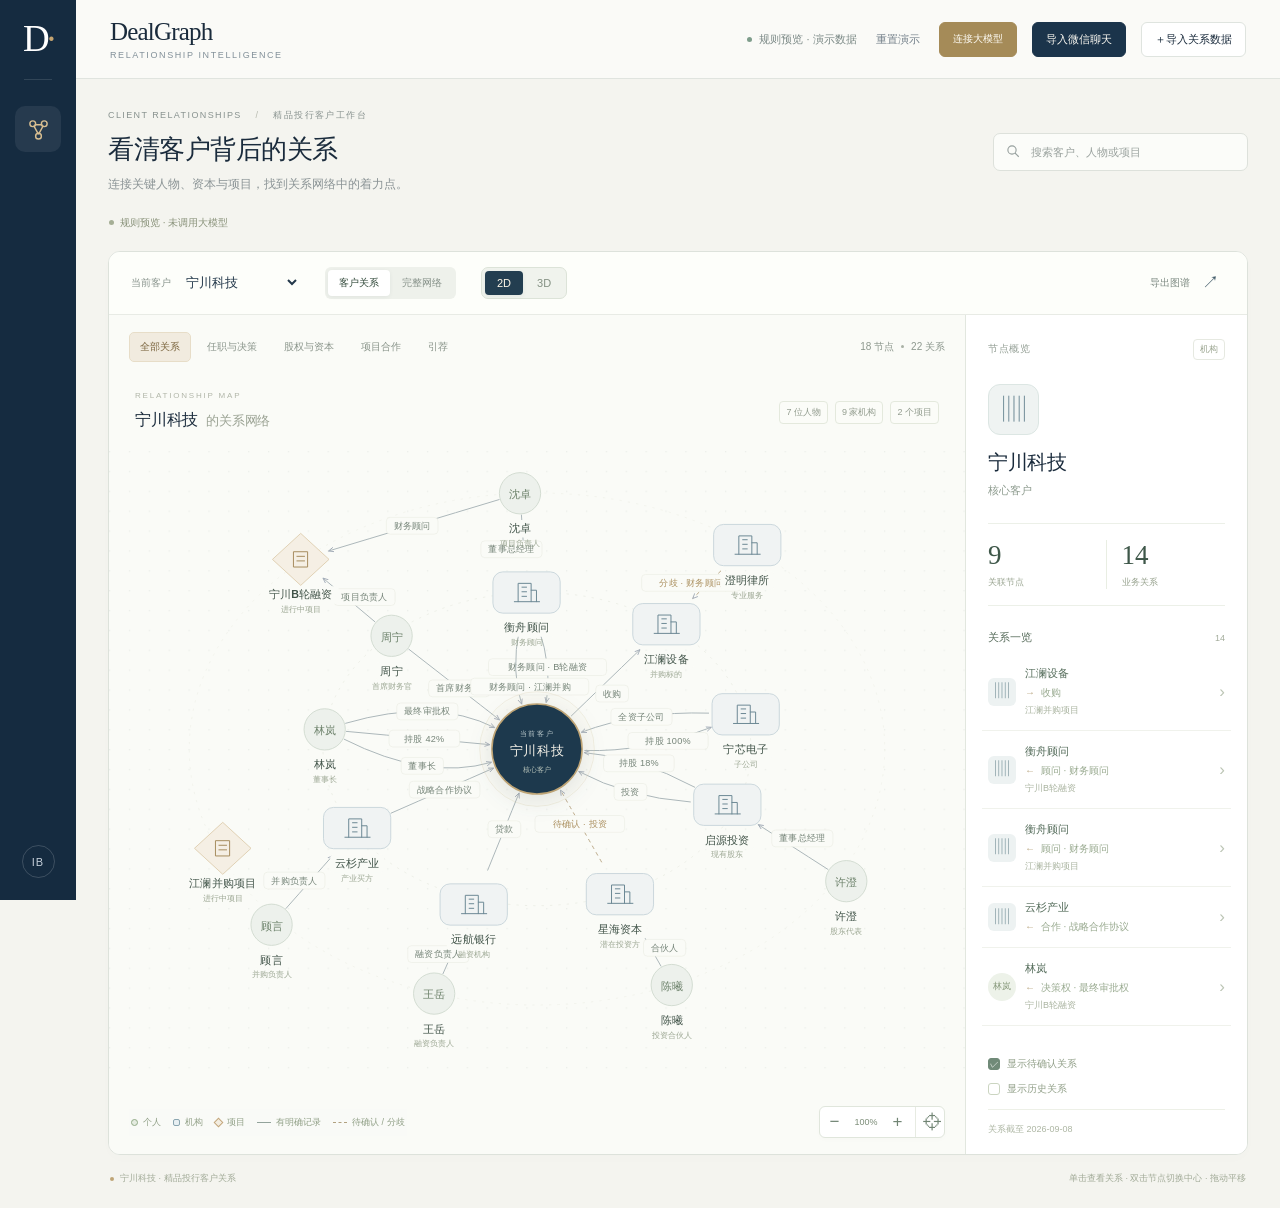
==== commit 3c1dd6c9: "release: add business-only WeChat import and two-stage model workflow" ====
--- a/index.html
+++ b/index.html
@@ -7,8 +7,8 @@
     <meta name="viewport" content="width=device-width, initial-scale=1.0" />
     <meta name="description" content="DealGraph 投行业务关系与项目覆盖驾驶舱" />
     <title>DealGraph · 投行业务关系图谱</title>
-    <script type="module" crossorigin src="/assets/index-5wsiqitX.js"></script>
-    <link rel="stylesheet" crossorigin href="/assets/index-DtPu5Yr5.css">
+    <script type="module" crossorigin src="/assets/index-DRk8cY2R.js"></script>
+    <link rel="stylesheet" crossorigin href="/assets/index-CrdWDxEj.css">
   </head>
   <body>
     <div id="root"></div>
--- a/assets/index-CrdWDxEj.css
+++ b/assets/index-CrdWDxEj.css
@@ -0,0 +1 @@
+:root{color:#1a2b3c;font-synthesis:none;text-rendering:optimizelegibility;-webkit-font-smoothing:antialiased;background:#f4f4ef;font-family:Inter,-apple-system,BlinkMacSystemFont,Segoe UI,PingFang SC,Hiragino Sans GB,Microsoft YaHei,sans-serif}*{box-sizing:border-box}body{margin:0}button,input,select{font:inherit}button,select{cursor:pointer}button{border:0}button:focus-visible,a:focus-visible,input:focus-visible,select:focus-visible,[role=button]:focus-visible{outline-offset:4px;outline:2px solid #ab8951}button:disabled{opacity:.55;cursor:wait}button,a{color:inherit}.rw-app{min-height:100vh;display:flex}.rw-rail{color:#fff;z-index:10;background:#152b40;flex-direction:column;align-items:center;width:76px;display:flex;position:fixed;inset:0 auto 0 0}.rw-monogram{letter-spacing:-3px;font-family:Georgia,serif;font-size:37px;line-height:78px;text-decoration:none}.rw-monogram span{color:#c5a470}.rw-rail-rule{background:#ffffff1f;width:28px;height:1px;margin:1px 0 26px}.rw-rail button{color:#d8be91;background:#ffffff12;border-radius:10px;place-items:center;width:46px;height:46px;display:grid}.rw-rail svg{fill:none;stroke:currentColor;stroke-width:1.5px;width:23px;height:23px}.rw-rail-bottom{margin-top:auto;padding:22px 0}.rw-rail-bottom span{letter-spacing:1px;color:#c6d0da;border:1px solid #ffffff2b;border-radius:50%;place-items:center;width:33px;height:33px;font-size:11px;display:grid}.rw-workspace{flex:1;min-width:0;margin-left:76px}.rw-header{background:#fafaf7;border-bottom:1px solid #e0e4df;justify-content:space-between;align-items:center;gap:20px;height:79px;padding:0 34px;display:flex}.rw-brand{letter-spacing:-.8px;white-space:nowrap;font-family:Georgia,Times New Roman,serif;font-size:25px}.rw-brand>span{letter-spacing:1.6px;color:#829099;margin-top:4px;font-family:Inter,-apple-system,BlinkMacSystemFont,Segoe UI,sans-serif;font-size:9px;display:block}.rw-header-right{align-items:center;gap:15px;display:flex}.rw-local{color:#7b8986;white-space:nowrap;align-items:center;gap:7px;font-size:11px;display:flex}.rw-local i{background:#7e9d8b;border-radius:50%;width:5px;height:5px}.rw-button{white-space:nowrap;background:#fff;border:1px solid #dfe4df;border-radius:6px;height:35px;padding:0 13px;font-size:11px;font-weight:550}.rw-button-quiet{color:#74808a;background:0 0;border-color:#0000;padding:0 3px}.rw-button-primary{color:#faf8f1;background:#1b344b;border-color:#1b344b;align-items:center;gap:7px;display:flex}.rw-button-primary>span{font-size:16px;font-weight:400}.rw-main{max-width:2000px;margin:auto;padding:30px 32px 0}.rw-titlebar{justify-content:space-between;align-items:center;gap:24px;margin-bottom:25px;display:flex}.rw-eyebrow{letter-spacing:1.4px;color:#88928f;margin-bottom:12px;font-size:9px}.rw-eyebrow span{color:#b6b9ae;margin:0 10px}h1{letter-spacing:-.5px;margin:0 0 9px;font-size:26px;font-weight:550;line-height:1.2}.rw-titlebar p{color:#8a9395;margin:0;font-size:12px;line-height:1.7}.rw-search-wrap{flex-shrink:0;width:255px;position:relative}.rw-search{background:#fbfcf9;border:1px solid #dde1db;border-radius:7px;align-items:center;gap:8px;height:38px;padding:0 12px;display:flex}.rw-search svg{fill:none;stroke:#97a09e;stroke-width:1.5px;flex-shrink:0;width:15px;height:15px}.rw-search input{color:#23364a;background:0 0;border:0;outline:none;width:100%;min-width:0;font-size:11px}.rw-search input::placeholder{color:#9aa29e}.rw-search button{color:#8b958e;background:0 0;padding:3px;font-size:19px}.rw-search-results{z-index:20;background:#fff;border:1px solid #e0e3dc;border-radius:9px;padding:6px;position:absolute;top:45px;left:0;right:0;box-shadow:0 14px 35px #152b4012}.rw-search-results>button{text-align:left;background:0 0;border-radius:6px;align-items:center;gap:9px;width:100%;padding:10px 8px;font-size:12px;display:flex}.rw-search-results>button:hover{background:#f3f5ef}.rw-search-results small{color:#909992;margin-top:3px;font-size:10px;display:block}.rw-search-arrow{color:#a08b65;margin-left:auto}.rw-search-results p{padding:12px}.rw-message{background:#f9faf4;border:1px solid #dce1d3;border-radius:6px;justify-content:space-between;margin-bottom:14px;padding:10px 13px;font-size:12px;line-height:1.6;display:flex}.rw-message button{color:#7c8882;background:0 0;font-size:17px}.rw-canvas-card{background:#fff;border:1px solid #dde2db;border-radius:12px;position:relative;overflow:hidden;box-shadow:0 4px 16px #23364a03}.rw-canvas-toolbar{background:#fdfefa;border-bottom:1px solid #e8ebe5;align-items:center;gap:25px;height:63px;padding:0 22px;display:flex}.rw-client-select{align-items:center;gap:11px;display:flex}.rw-client-select>span{color:#88938c;white-space:nowrap;font-size:10px}.rw-client-select select{color:#23384a;background:0 0;border:0;outline:none;max-width:230px;padding:7px 20px 7px 0;font-size:13px;font-weight:600}.rw-network-toggle{background:#eef1eb;border-radius:6px;gap:1px;padding:3px;display:flex}.rw-network-toggle button{color:#869189;white-space:nowrap;background:0 0;border-radius:4px;padding:6px 11px;font-size:10px}.rw-network-toggle .is-active{color:#304839;background:#fff;box-shadow:0 1px 4px #1b2b3910}.rw-export{color:#7c8981;white-space:nowrap;background:0 0;align-items:center;gap:12px;margin-left:auto;font-size:10px;display:flex}.rw-export span{color:#435c6a;font-size:17px}.rw-graph-layout{grid-template-columns:minmax(0,1fr) 282px;min-height:690px;display:grid}.rw-graph-column{background:#fafbf7;flex-direction:column;min-width:0;display:flex;position:relative}.rw-graph-top{z-index:2;justify-content:space-between;align-items:center;gap:10px;padding:17px 20px 12px;display:flex;position:relative}.rw-filter-tabs{scrollbar-width:none;align-items:center;gap:5px;display:flex;overflow:auto}.rw-filter-tabs button{white-space:nowrap;color:#89948a;background:0 0;border:1px solid #0000;border-radius:5px;padding:7px 10px;font-size:10px}.rw-filter-tabs button.is-active{color:#7b653e;background:#f1ebdf;border-color:#e7ddc8}.rw-graph-count{color:#8c978d;white-space:nowrap;align-items:center;gap:7px;font-size:10px;display:flex}.rw-graph-count i{background:#a9b1a5;border-radius:50%;width:3px;height:3px}.rw-map-heading{z-index:1;pointer-events:none;justify-content:space-between;align-items:flex-start;gap:12px;padding:13px 26px 0;display:flex;position:absolute;top:56px;left:0;right:0}.rw-map-eyebrow{letter-spacing:1.8px;color:#b1b6a9;font-size:8px}.rw-map-heading h2{letter-spacing:-.2px;margin:8px 0 0;font-size:16px;font-weight:600}.rw-map-heading h2>span{color:#9ba394;margin-left:8px;font-size:13px;font-weight:400}.rw-count-chips{gap:7px;padding-top:17px;display:flex}.rw-count-chips span{color:#929c8e;background:#fbfcf8;border:1px solid #e4e9dd;border-radius:4px;padding:4px 6px;font-size:9px}.rw-map-wrap{flex-direction:column;flex:1;min-height:570px;display:flex;position:relative}.rw-map{touch-action:none;cursor:grab;-webkit-user-select:none;user-select:none;flex:1;width:100%;height:100%;min-height:560px;display:block}.rw-map:active{cursor:grabbing}.rw-orbit{fill:none;stroke:#e9ece2;stroke-width:1px;stroke-dasharray:3 8;pointer-events:none}.rw-orbit-outer{stroke:#eff1e9}.rw-edge{cursor:pointer;transition:opacity .16s}.rw-edge-hit{stroke:#0000;stroke-width:17px;fill:none}.rw-edge-line{stroke:#acb7ba;stroke-width:1.3px;fill:none;transition:stroke .16s}.rw-edge.is-uncertain .rw-edge-line{stroke-dasharray:5 5;stroke:#bba989}.rw-edge.is-active .rw-edge-line,.rw-edge:hover .rw-edge-line{stroke:#aa8750;stroke-width:2.2px}.rw-edge-label rect{fill:#fafbf7;stroke:#e6e9df;stroke-width:.65px}.rw-edge-label text{fill:#768579;letter-spacing:.3px;font-size:12px}.rw-edge.is-active .rw-edge-label rect,.rw-edge:hover .rw-edge-label rect{fill:#f2ead8;stroke:#d4bd91}.rw-edge.is-active .rw-edge-label text{fill:#7b5e31}.rw-edge.is-uncertain .rw-edge-label text{fill:#ac9161}.rw-edge.is-dimmed{opacity:.2}.rw-node{cursor:pointer;transition:opacity .2s}.rw-node-shape{fill:#edf1ec;stroke:#d0dacf;stroke-width:1.2px}.rw-node-organization .rw-node-shape{fill:#f0f3f3;stroke:#c8d5da}.rw-node-project .rw-node-shape{fill:#f5efe4;stroke:#dfceb0}.rw-node-icon{fill:none;stroke:#6c8995;stroke-width:1.3px;stroke-linecap:round;stroke-linejoin:round}.rw-node-project .rw-node-icon{stroke:#a78d5e}.rw-node-initial{fill:#6c816a;font-size:15px;font-weight:500}.rw-node-name{fill:#405348;letter-spacing:.2px;font-size:14px;font-weight:550}.rw-node-category{fill:#9ca793;font-size:10px}.rw-node-text-bg{fill:#fafbf7}.rw-node.is-active:not(.is-focus) .rw-node-shape,.rw-node:hover:not(.is-focus) .rw-node-shape{stroke:#b08b4f;stroke-width:2.5px;filter:drop-shadow(0 2px 5px #b9996020)}.rw-node.is-active .rw-node-name{fill:#977743}.rw-node.is-dimmed{opacity:.3}.rw-focus-halo{fill:#eae4d21c;stroke:#d9caa43d;stroke-width:1.3px}.rw-node.is-focus .rw-node-shape{fill:#1d394d;stroke:#bea475;stroke-width:2px;filter:drop-shadow(0 7px 15px #213a4d1d)}.rw-focus-kicker{fill:#b7c6c9;letter-spacing:2px;font-size:9px}.rw-focus-name{fill:#f7f3e9;letter-spacing:.8px;font-size:17px;font-weight:550}.rw-focus-kind{fill:#b9c4ba;font-size:9px}.rw-map-bottom{pointer-events:none;justify-content:space-between;align-items:center;gap:12px;display:flex;position:absolute;bottom:16px;left:20px;right:20px}.rw-map-legend{color:#91a087;pointer-events:auto;background:#fafbf7d9;flex-wrap:wrap;align-items:center;gap:12px;padding:7px 2px;font-size:9px;display:flex}.rw-map-legend>span{white-space:nowrap;align-items:center;gap:5px;display:flex}.rw-map-legend i{background:#e4ebe0;border:1px solid #92aa87;width:7px;height:7px;display:block}.rw-map-legend i.person{border-radius:50%}.rw-map-legend i.organization{background:#e8eff2;border-color:#8aa5b0;border-radius:2px}.rw-map-legend i.project{background:#f3ede1;border-color:#c4a77d;transform:rotate(45deg)}.rw-map-legend .rw-line-legend i{background:0 0;border:0;border-top:1px solid #93a39b;width:14px;height:0}.rw-map-legend .rw-line-legend.uncertain i{border-top:1px dashed #b1a180}.rw-zoom{pointer-events:auto;background:#fff;border:1px solid #e0e6dc;border-radius:6px;flex-shrink:0;align-items:center;gap:0;height:32px;display:flex;box-shadow:0 2px 5px #23364a04}.rw-zoom button{color:#718574;background:0 0;width:29px;height:30px;font-size:17px}.rw-zoom button:last-child{border-left:1px solid #e7ebe2;margin-left:3px;font-size:19px}.rw-zoom span{color:#7c8d78;text-align:center;min-width:34px;font-size:9px}.rw-detail{background:#fff;border-left:1px solid #e2e7df;flex-direction:column;min-width:0;max-height:850px;padding:24px 22px 0;display:flex;overflow:auto}.rw-detail-eyebrow{color:#95a096;letter-spacing:.6px;justify-content:space-between;align-items:center;min-height:20px;font-size:10px;display:flex}.rw-detail-eyebrow>span{letter-spacing:0;color:#9aa48f;border:1px solid #e6e9e1;border-radius:4px;padding:3px 6px;font-size:9px}.rw-detail-eyebrow>button{color:#91a091;background:0 0;font-size:22px}.rw-detail-avatar{color:#78929d;background:#eff3f2;border:1px solid #dce6e3;border-radius:12px;place-items:center;width:51px;height:51px;margin:24px 0 13px;font-size:26px;display:grid}.rw-detail-avatar.person{color:#78906e;background:#f0f3ed;border-color:#dfe8d7;border-radius:50%;font-size:20px}.rw-detail-avatar.project{color:#aa8e5d;background:#f6f1e7;border-color:#eadcc5}.rw-detail-name{letter-spacing:-.4px;overflow-wrap:anywhere;margin:0;font-size:20px;font-weight:600;line-height:1.4}.rw-detail-category{color:#8d9b8e;margin:6px 0 0;font-size:11px;line-height:1.6}.rw-focus-button{text-align:left;color:#6c8272;background:#fafcf8;border:1px solid #e2e8df;border-radius:5px;justify-content:space-between;width:100%;margin-top:14px;padding:8px 10px;font-size:10px;display:flex}.rw-detail-stats{border-top:1px solid #ecf0e8;border-bottom:1px solid #ecf0e8;flex-shrink:0;margin:24px 0;padding:16px 0;display:flex}.rw-detail-stats>div{width:50%;padding:0 15px}.rw-detail-stats>div:first-child{border-right:1px solid #e9eee3;padding-left:0}.rw-detail-stats strong{color:#3e5749;font-family:Georgia,serif;font-size:27px;font-weight:400;display:block}.rw-detail-stats span{color:#98a38f;margin-top:5px;font-size:9px;display:block}.rw-connections-heading{justify-content:space-between;align-items:center;margin-bottom:8px;display:flex}.rw-connections-heading h3{color:#586d5c;margin:0;font-size:11px;font-weight:550}.rw-connections-heading>span{color:#a4ad9c;font-size:9px}.rw-connection-list{scrollbar-width:thin;scrollbar-color:#dbe1d4 transparent;max-height:380px;margin:0 -6px;overflow:auto}.rw-connection{text-align:left;background:0 0;border-bottom:1px solid #f0f2ec;align-items:center;gap:9px;width:100%;padding:13px 6px;display:flex}.rw-connection:hover{background:#f9faf5}.rw-mini-mark{color:#78939b;background:#edf2f2;border-radius:6px;place-items:center;width:28px;min-width:28px;height:28px;font-size:16px;display:grid}.rw-mini-mark.person{color:#849678;background:#edf2e9;border-radius:50%;font-size:9px}.rw-mini-mark.project{color:#ae996f;background:#f5f0e5}.rw-connection-copy{flex-direction:column;flex:1;gap:4px;min-width:0;display:flex}.rw-connection-copy strong{color:#536b59;overflow-wrap:anywhere;font-size:11px;font-weight:550}.rw-connection-predicate{color:#9aab91;font-size:10px;line-height:1.5}.rw-connection-predicate em{color:#bcaa86;margin-right:3px;font-style:normal}.rw-connection-copy small{color:#aab4a0;font-size:9px}.rw-connection-chevron{color:#bcc5b5;font-size:17px}.rw-small-status{color:#b39a69;white-space:nowrap;background:#f7f1e5;border-radius:3px;padding:3px 4px;font-size:8px}.rw-status-conflicted{color:#a47a69;background:#f7ece6}.rw-status-historical{color:#8b978e;background:#eef0e9}.rw-detail-footer{flex-direction:column;flex-shrink:0;gap:11px;margin-top:auto;padding:24px 0 18px;display:flex}.rw-detail-footer label{color:#92a089;align-items:center;gap:7px;font-size:10px;display:flex}.rw-detail-footer input{appearance:none;background:#fff;border:1px solid #cbd5c1;border-radius:3px;place-items:center;width:12px;height:12px;margin:0;display:grid}.rw-detail-footer input:checked{background:#708a78;border-color:#708a78}.rw-detail-footer input:checked:after{content:"✓";color:#fff;font-size:9px;line-height:1}.rw-detail-footer>span{color:#adb6a3;border-top:1px solid #edf0e7;margin-top:2px;padding-top:13px;font-size:9px}.rw-status{color:#8c9e79;align-items:center;gap:6px;width:fit-content;margin-top:28px;padding:6px 0;font-size:10px;display:flex}.rw-status i{background:currentColor;border-radius:50%;width:5px;height:5px}.rw-status-review{color:#b19665}.rw-relation-vertical{margin:22px 0 24px}.rw-relation-vertical>button{text-align:left;background:0 0;align-items:center;gap:10px;width:100%;padding:4px 0;font-size:14px;font-weight:550;line-height:1.5;display:flex}.rw-relation-vertical>div{align-items:center;gap:17px;padding:15px 10px;display:flex}.rw-relation-vertical>div>span{color:#b29a71;font-size:22px}.rw-relation-vertical strong{color:#9f8554;font-size:12px;font-weight:500}.rw-detail-facts{border-top:1px solid #e8ede2;flex-direction:column;gap:16px;padding-top:20px;display:flex}.rw-detail-facts>div{justify-content:space-between;gap:18px;font-size:10px;line-height:1.6;display:flex}.rw-detail-facts>div>span{color:#9aa991;white-space:nowrap}.rw-detail-facts strong,.rw-detail-facts button{text-align:right;color:#647c66;background:0 0;padding:0;font-size:11px;font-weight:450}.rw-detail-facts button{text-underline-offset:3px;-webkit-text-decoration:underline #d5ddca;text-decoration:underline #d5ddca}.rw-empty-list{color:#a1ad95;padding:22px 0;font-size:11px;line-height:1.8}.rw-empty-map{pointer-events:none;flex-direction:column;align-items:center;gap:13px;display:flex;position:absolute;inset:220px 20px auto}.rw-empty-map strong{color:#657d66;font-size:15px}.rw-empty-map span{color:#95a28a;font-size:11px}.rw-empty-map button{pointer-events:auto}.rw-page-footer{color:#a1aa97;justify-content:space-between;gap:15px;padding:16px 2px 22px;font-size:9px;line-height:1.7;display:flex}.rw-page-footer>span:first-child{align-items:center;gap:6px;display:flex}.rw-gold-dot{background:#bea476;border-radius:50%;flex-shrink:0;width:4px;height:4px;display:inline-block}@media (width>=1600px){.rw-main{padding:35px 40px 0}.rw-graph-layout{grid-template-columns:minmax(0,1fr) 304px}.rw-graph-top{padding-left:26px;padding-right:26px}.rw-graph-layout{min-height:750px}.rw-map{min-height:650px}.rw-detail{padding-left:27px;padding-right:27px}.rw-connection-list{max-height:470px}}@media (width<=1200px){.rw-main{padding:25px 21px 0}.rw-header{padding:0 22px}.rw-header-right{gap:11px}.rw-local{display:none}.rw-graph-layout{grid-template-columns:minmax(0,1fr) 250px}.rw-detail{padding-left:17px;padding-right:17px}.rw-graph-top{padding-left:12px;padding-right:12px}.rw-filter-tabs{gap:1px}.rw-filter-tabs button{padding:7px;font-size:9px}.rw-graph-count{font-size:9px}.rw-map-heading{padding-left:18px;padding-right:18px}.rw-count-chips{display:none}.rw-map-bottom{align-items:flex-end;left:13px;right:13px}.rw-map-legend{gap:8px 12px;max-width:220px}.rw-map{min-height:600px}.rw-canvas-toolbar{gap:15px}.rw-titlebar p{max-width:420px}}@media (width<=900px){.rw-rail{width:57px}.rw-workspace{margin-left:57px}.rw-monogram{font-size:31px}.rw-rail button{width:37px;height:37px}.rw-titlebar{align-items:flex-start}.rw-search-wrap{width:220px}.rw-graph-layout{grid-template-columns:minmax(0,1fr)}.rw-detail{border-top:1px solid #e2e7df;border-left:0;max-height:none;padding:20px;display:block}.rw-detail-avatar{float:left;width:43px;height:43px;margin:17px 14px 8px 0;font-size:22px}.rw-detail-name{margin-top:18px;font-size:18px}.rw-detail-stats{clear:both;margin:21px 0 17px}.rw-focus-button{clear:both;max-width:230px}.rw-connection-list{grid-template-columns:1fr 1fr;gap:0 25px;max-height:260px;display:grid}.rw-detail-footer{flex-flow:wrap;align-items:center;gap:16px;padding-bottom:0}.rw-detail-footer>span{border-top:0;margin:0 0 0 auto;padding-top:0}.rw-map{min-height:570px}.rw-graph-count{font-size:10px}.rw-map-legend{max-width:none}.rw-count-chips{display:flex}.rw-relation-vertical{align-items:center;gap:20px;display:flex}.rw-relation-vertical>div>span{transform:rotate(-90deg)}.rw-relation-vertical>button{width:auto}.rw-detail-facts{max-width:450px}.rw-detail .rw-status{margin-top:15px}}@media (width<=650px){.rw-rail{display:none}.rw-workspace{margin-left:0}.rw-header{gap:12px;height:70px;padding:0 16px}.rw-brand{font-size:22px}.rw-brand>span{letter-spacing:1px;font-size:6px}.rw-header-right{gap:8px}.rw-button-quiet{font-size:9px}.rw-button-primary{height:32px;padding:0 9px;font-size:10px}.rw-main{padding:24px 12px 0}.rw-titlebar{margin-bottom:19px;padding:0 4px;display:block}.rw-eyebrow{letter-spacing:1px;margin-bottom:10px;font-size:8px}.rw-eyebrow span{margin:0 5px}h1{margin-bottom:8px;font-size:23px}.rw-titlebar p{max-width:100%;font-size:10px}.rw-search-wrap{width:100%;margin-top:17px}.rw-search{height:37px}.rw-canvas-card{border-radius:9px}.rw-canvas-toolbar{flex-wrap:wrap;gap:11px;height:auto;min-height:91px;padding:12px}.rw-client-select{gap:8px;width:calc(100% - 75px)}.rw-client-select select{max-width:200px;padding:2px 15px 2px 0;font-size:12px}.rw-network-toggle{order:3;width:100%;max-width:220px}.rw-network-toggle button{flex:1;padding:6px 9px;font-size:9px}.rw-export{gap:5px;font-size:9px}.rw-graph-top{padding:12px 8px 8px;display:block}.rw-filter-tabs{justify-content:space-between}.rw-filter-tabs button{padding:6px;font-size:9px}.rw-graph-count{padding:11px 7px 0;font-size:9px}.rw-map-heading{padding:8px 15px 0;top:79px}.rw-map-heading h2{font-size:14px}.rw-map-heading h2>span{margin-left:6px;font-size:11px}.rw-map-eyebrow{font-size:7px}.rw-count-chips{display:none}.rw-map-wrap{min-height:460px}.rw-map{min-height:450px}.rw-map-bottom{bottom:12px;left:10px;right:10px}.rw-map-legend{gap:7px 10px;max-width:185px;font-size:8px}.rw-zoom{height:29px}.rw-zoom button{width:25px;height:27px;font-size:15px}.rw-zoom span{min-width:27px;font-size:8px}.rw-detail{padding:18px 16px}.rw-connection-list{grid-template-columns:1fr;max-height:310px}.rw-connection{padding:12px 6px}.rw-connection-copy strong{font-size:12px}.rw-connection-predicate{font-size:11px}.rw-detail-footer{gap:14px}.rw-detail-footer>span{width:100%;margin:0}.rw-page-footer{padding:12px 4px 20px;font-size:8px;display:block}.rw-page-footer>span:last-child{margin-top:5px;display:block}.rw-relation-vertical{display:block}.rw-relation-vertical>div>span{transform:none}.rw-relation-vertical>button{font-size:14px}.rw-empty-map{inset:220px 12px auto}.rw-empty-map span{font-size:10px}}@media (width<=900px){.rw-map-wrap{flex:none;height:600px;min-height:600px;overflow:hidden}.rw-map{flex:none;width:1120px;min-width:1120px;height:820px;min-height:820px;position:absolute;top:50%;left:50%;transform:translate(-50%,-50%)}}@media (width<=650px){.rw-map-wrap{height:560px;min-height:560px}}.rw-limit-note{z-index:3;color:#9a815a;background:#f8f4e9;border:1px solid #e8dec6;border-radius:6px;max-width:510px;padding:9px 12px;font-size:10px;line-height:1.7;position:absolute;bottom:61px;left:20px;right:20px}@media (width<=900px){.rw-map-heading{flex-shrink:0;min-height:72px;padding:9px 20px 14px;position:static}.rw-map-heading h2{margin-top:7px}.rw-count-chips{padding-top:15px}}.rw-export-dialog{color:#253e45;background:#fdfefa;border:1px solid #dbe3d9;border-radius:13px;width:min(700px,100vw - 32px);max-height:calc(100dvh - 40px);padding:25px;box-shadow:0 28px 100px #122b3d40}.rw-export-dialog::backdrop{-webkit-backdrop-filter:blur(3px);backdrop-filter:blur(3px);background:#10263870}.rw-export-dialog-heading{justify-content:space-between;align-items:flex-start;gap:20px;display:flex}.rw-export-dialog-heading>div>span{letter-spacing:1.7px;color:#a19c84;font-size:8px}.rw-export-dialog-heading h2{margin:8px 0 0;font-size:20px;font-weight:550}.rw-export-dialog-heading>button{color:#8c9a88;background:0 0;padding:0 2px;font-size:25px;line-height:25px}.rw-export-dialog>p{color:#85927c;margin:15px 0 16px;font-size:11px;line-height:1.8}.rw-export-dialog textarea{resize:vertical;color:#506953;white-space:pre;tab-size:2;background:#f4f7f0;border:1px solid #dde4d7;border-radius:7px;width:100%;height:min(390px,48dvh);min-height:160px;padding:15px;font-family:ui-monospace,SFMono-Regular,Menlo,monospace;font-size:11px;line-height:1.7;display:block}.rw-export-dialog-actions{justify-content:flex-end;align-items:center;gap:9px;margin-top:18px;display:flex}.rw-export-dialog-actions>span{color:#99a38d;flex:1;padding-right:10px;font-size:10px;line-height:1.7}.rw-export-dialog-actions>.rw-button{flex-shrink:0}@media (width<=650px){.rw-export-dialog{padding:20px 16px}.rw-export-dialog-actions{flex-wrap:wrap}.rw-export-dialog-actions>span{flex-basis:100%;margin-bottom:4px;padding:0}.rw-export-dialog textarea{font-size:10px}}.rw-cloud-button{color:#fffdf6;letter-spacing:.1px;background:#a58b58;border-color:#a58b58}.rw-cloud-button:hover:not(:disabled){background:#947a48;border-color:#947a48}.rw-analysis-mode{color:#91a089;flex-wrap:wrap;align-items:center;gap:14px;min-height:24px;margin:-9px 1px 16px;font-size:10px;display:flex}.rw-analysis-mode>span{color:#89927a;align-items:center;gap:6px;display:flex}.rw-analysis-mode i{background:#a5ae95;border-radius:50%;width:5px;height:5px}.rw-analysis-mode small{color:#9aa28f;font-size:9px;line-height:1.7}.rw-analysis-mode-success>span{color:#648573}.rw-analysis-mode-success i{background:#709a80}.rw-analysis-mode-running>span{color:#a18553}.rw-analysis-mode-running i{background:#ba9c61;animation:1.3s ease-in-out infinite rw-cloud-pulse}.rw-analysis-mode-failed>span,.rw-analysis-mode-cancelled>span{color:#aa8966}.rw-analysis-mode>button{color:#aa8966;background:0 0;border-bottom:1px solid #cfbda1;padding:0 0 2px;font-size:10px}.rw-cloud-dialog{width:min(610px,100vw - 32px);padding:27px}.rw-cloud-dialog>p{color:#7f8d78;margin:15px 0 11px;font-size:11px;line-height:1.9}.rw-cloud-dialog strong{color:#516d55;font-weight:550}.rw-cloud-disclosure{background:#f5f3e9;border:1px solid #e8e1cd;border-radius:7px;padding:11px 13px}.rw-cloud-disclosure code{color:#998352;background:#ece7d6;border-radius:3px;padding:1px 4px;font-size:10px}.rw-cloud-disclosure a{color:#96804f;text-underline-offset:3px;white-space:nowrap;margin-left:6px}.rw-cloud-key{border-top:1px solid #e6ebdf;border-bottom:1px solid #e6ebdf;margin-top:23px;padding:18px 0}.rw-cloud-key-heading{justify-content:space-between;align-items:center;gap:14px;margin-bottom:10px;display:flex}.rw-cloud-key-heading label{color:#60765e;font-size:11px;font-weight:550}.rw-cloud-key-heading>span{color:#a3ac94;font-size:9px}.rw-cloud-key>input{color:#4f6755;letter-spacing:1px;background:#fff;border:1px solid #d9e2d1;border-radius:6px;width:100%;height:39px;padding:0 12px;font-size:12px;display:block}.rw-cloud-key>input::placeholder{letter-spacing:0;color:#a3af99;font-size:11px}.rw-cloud-key>p{color:#a4ad96;margin:9px 0 13px;font-size:9px;line-height:1.8}.rw-cloud-key-actions{flex-wrap:wrap;align-items:center;gap:13px;display:flex}.rw-cloud-key-actions>.rw-button{height:31px;font-size:10px}.rw-cloud-note{color:#9c895f;margin-top:12px;font-size:10px;line-height:1.8}.rw-cloud-consent{color:#6f8167;align-items:flex-start;gap:8px;padding:21px 0;font-size:11px;line-height:1.8;display:flex}.rw-cloud-consent input{accent-color:#a58b58;flex-shrink:0;width:13px;height:13px;margin:3px 0 0}.rw-cloud-dialog-footer{justify-content:space-between;align-items:center;gap:20px;display:flex}.rw-cloud-dialog-footer>span{color:#a4ad96;flex:1;font-size:9px;line-height:1.9}.rw-cloud-dialog-footer>button{flex-shrink:0;font-size:10px}.rw-header-right>.rw-cloud-button{font-size:10px}@keyframes rw-cloud-pulse{50%{opacity:.35}}@media (prefers-reduced-motion:reduce){.rw-analysis-mode-running i{animation:none}}@media (width<=900px){.rw-header{height:auto;min-height:79px;padding-top:13px;padding-bottom:13px}.rw-header-right{flex-wrap:wrap;justify-content:flex-end;gap:6px 11px}.rw-cloud-dialog{padding:23px}.rw-analysis-mode{margin-top:-5px}}@media (width<=650px){.rw-header-right{gap:5px 8px;max-width:255px}.rw-header-right>.rw-button{height:30px;padding-left:8px;padding-right:8px;font-size:9px}.rw-cloud-dialog{padding:21px 16px}.rw-cloud-key-heading{align-items:flex-start}.rw-cloud-key-heading>span{font-size:8px}.rw-cloud-dialog-footer{flex-direction:column;align-items:stretch;gap:13px}.rw-cloud-dialog-footer>.rw-button{height:37px}.rw-analysis-mode{gap:4px 10px;line-height:1.7}.rw-analysis-mode small{font-size:8px}}.rw-cloud-network{border-top:1px solid #e6ebdf;margin-top:14px;padding:15px 0 0}.rw-cloud-network-heading{justify-content:space-between;align-items:center;gap:18px;display:flex}.rw-cloud-network-heading>div{flex-wrap:wrap;align-items:center;gap:13px;display:flex}.rw-cloud-network strong{color:#60765e;font-size:11px;font-weight:550}.rw-cloud-network-heading span{color:#a0ab93;font-size:10px}.rw-cloud-network-heading>.rw-button{flex-shrink:0;height:31px;font-size:10px}.rw-cloud-network>p{color:#a1aa95;margin:9px 0 0;font-size:9px;line-height:1.9}.rw-cloud-network-finished .rw-cloud-network-heading span{color:#658d73}.rw-cloud-network-failed .rw-cloud-network-heading span{color:#aa855c}.rw-cloud-network-running .rw-cloud-network-heading span{color:#a78b56}.rw-cloud-network+.rw-cloud-key{margin-top:16px}.rw-cloud-network .rw-cloud-note{margin-top:7px}@media (width<=650px){.rw-cloud-network-heading>div{gap:5px 12px}.rw-cloud-network-heading>div>span{flex-basis:100%;font-size:9px}}.rw-view-toggle,.rw-gesture{pointer-events:auto;background:#f0f3ed;border:1px solid #dce3d8;border-radius:7px;flex-shrink:0;gap:2px;padding:3px;display:flex}.rw-view-toggle button,.rw-gesture button{color:#839082;white-space:nowrap;background:0 0;border-radius:4px;padding:6px 12px;font-size:11px}.rw-view-toggle button[aria-pressed=true],.rw-gesture button[aria-pressed=true]{color:#fff8e9;background:#233e50;box-shadow:0 1px 5px #21394d12}.rw-map-controls{pointer-events:auto;align-items:center;gap:8px;display:flex}.rw-gesture button{padding:5px 8px;font-size:10px}.rw-map-wrap.is-3d{background:radial-gradient(at 50% 45%,#ecf0e4 0%,#fafbf7 66%)}.is-3d .rw-orbit{stroke:#cdd8c4;stroke-dasharray:3 7}.is-3d .rw-orbit-outer{stroke:#dce3d2}.rw-model-selectors{grid-template-columns:1fr 1fr;gap:14px;margin:21px 0 5px;display:grid}.rw-model-selectors label{color:#61755d;flex-direction:column;gap:8px;font-size:11px;display:flex}.rw-model-selectors select{color:#344e3b;background:#fafcf6;border:1px solid #d9e2d1;border-radius:6px;width:100%;min-width:0;height:40px;padding:0 10px;font-size:12px}@media (width<=1100px){.rw-canvas-toolbar{flex-wrap:wrap;gap:12px;height:auto;min-height:63px;padding-top:12px;padding-bottom:12px}}@media (width<=650px){.rw-view-toggle{order:3;margin-left:auto}.rw-canvas-toolbar .rw-network-toggle{flex:1;width:auto;max-width:none}.rw-view-toggle button{padding:6px 13px}.rw-map-controls{flex-direction:column;align-items:flex-end;gap:6px}.rw-model-selectors{gap:9px}.rw-model-selectors select{padding:0 6px;font-size:11px}}.rw-wechat-dialog{color:#202b3b;background:#fff;border:1px solid #cfb987;border-radius:16px;width:min(960px,100vw - 32px);max-height:calc(100dvh - 32px);padding:0;font-size:16px;box-shadow:0 24px 90px #101c3f33}.rw-wechat-dialog[open]{flex-direction:column;display:flex}.rw-wechat-dialog::backdrop{background:#12203e88}.rw-wechat-heading{justify-content:space-between;align-items:center;gap:16px;padding:20px 24px 12px;display:flex}.rw-wechat-heading span{letter-spacing:.12em;color:#78632f;font-size:12px}.rw-wechat-heading h2{margin:4px 0;font-size:24px}.rw-wechat-steps{border-bottom:1px solid #e3e7ed;justify-content:space-between;gap:12px;margin:0;padding:12px 24px;font-size:14px;list-style:none;display:flex}.rw-wechat-steps li{color:#627086;align-items:center;gap:6px;display:flex}.rw-wechat-steps li span{background:#edf0f5;border-radius:50%;place-items:center;width:24px;height:24px;display:inline-grid}.rw-wechat-steps li[aria-current]{color:#715119;font-weight:700}.rw-wechat-steps li[aria-current] span{color:#312305;background:#dfc58b}.rw-wechat-body{overscroll-behavior:contain;padding:12px 24px 20px;overflow-y:auto}.rw-wechat-dialog p{margin:10px 0;font-size:14px;line-height:1.65}.rw-wechat-dialog h3{font-size:19px}.rw-wechat-dialog label{gap:6px;font-size:14px;display:grid}.rw-wechat-dialog input:not([type=checkbox]),.rw-wechat-dialog select,.rw-wechat-dialog textarea{box-sizing:border-box;width:100%;font:inherit;color:#202b3b;background:#fff;border:1px solid #bac4d3;border-radius:7px;min-width:0;padding:10px 12px;font-size:14px;display:block}.rw-wechat-dialog input[type=checkbox]{accent-color:#887033;flex:0 0 18px;width:18px;height:18px;margin:0}.rw-wechat-dialog .rw-button{white-space:normal;height:auto;min-height:42px;padding:10px 16px;font-size:14px}.rw-wechat-dialog button:focus-visible,.rw-wechat-dialog input:focus-visible,.rw-wechat-dialog textarea:focus-visible,.rw-wechat-dialog select:focus-visible,.rw-wechat-dialog summary:focus-visible{outline-offset:2px;outline:3px solid #2673c9}.rw-wechat-dialog button:disabled{opacity:.45;cursor:not-allowed}.rw-wechat-scope{background:#eef3fa;border-left:3px solid #486a9e;padding:12px 14px}.rw-wechat-file{border:1px dashed #af9b70;border-radius:10px;margin:16px 0;padding:18px}.rw-wechat-file .rw-button+.rw-button{margin-left:8px}.rw-wechat-dialog fieldset{border:1px solid #dce2eb;border-radius:10px;margin:16px 0;padding:14px}.rw-wechat-dialog legend{padding:0 6px;font-size:15px;font-weight:600}.rw-wechat-fields{grid-template-columns:1fr 1fr;gap:14px;margin:12px 0;display:grid}.rw-wechat-chat-list{flex-wrap:wrap;gap:16px;display:flex}.rw-wechat-chat-list label,.rw-wechat-dialog .rw-wechat-check,.rw-wechat-message>label{align-items:flex-start;gap:9px;line-height:1.5;display:flex}.rw-wechat-check{margin:12px 0}.rw-wechat-dialog details{border:1px solid #dce2eb;border-radius:8px;margin:14px 0;padding:12px}.rw-wechat-dialog summary{cursor:pointer;font-size:14px;font-weight:600}.rw-wechat-message{border-bottom:1px solid #edf0f5;padding:12px 0}.rw-wechat-message textarea{margin-top:8px}.rw-wechat-pagination,.rw-wechat-key-actions{flex-wrap:wrap;align-items:center;gap:12px;margin-top:12px;font-size:14px;display:flex}.rw-wechat-summary{color:#305a35;background:#edf5ee;border-radius:8px;padding:12px}.rw-wechat-disclosure{background:#f6f1e5;border-radius:8px;padding:12px}.rw-wechat-error{color:#a02f29;overflow-wrap:anywhere;background:#fff0ee;border-radius:8px;padding:12px}.rw-wechat-warning{color:#805313;background:#fff5de;padding:12px}.rw-wechat-notice{color:#4c5d76}.rw-wechat-node{border-bottom:1px solid #e6eaf0;grid-template-columns:1fr 110px 1.4fr auto;align-items:end;gap:10px;padding:12px 0;display:grid}.rw-wechat-identity-context{overflow-wrap:anywhere;background:#f6f1e5;border-radius:6px;grid-column:1/-1;padding:10px}.rw-wechat-footer{background:#f8fafc;border-top:1px solid #dce2eb;flex-wrap:wrap;justify-content:flex-end;align-items:center;gap:12px;padding:14px 24px;display:flex}.rw-wechat-footer .rw-wechat-check{flex:340px;margin:0}.rw-wechat-footer button{flex-shrink:0}.rw-wechat-preview textarea{white-space:pre-wrap;margin-top:12px}@media (width<=1100px){.rw-header{height:auto;min-height:79px;padding-top:12px;padding-bottom:12px}.rw-header-right{flex-wrap:wrap;justify-content:flex-end;gap:8px}}@media (width<=650px){.rw-wechat-dialog{border-radius:10px;width:calc(100vw - 12px);max-height:calc(100dvh - 12px)}.rw-wechat-heading,.rw-wechat-body,.rw-wechat-footer{padding-left:14px;padding-right:14px}.rw-wechat-steps{grid-template-columns:1fr 1fr;padding:12px 14px;display:grid}.rw-wechat-fields,.rw-wechat-node{grid-template-columns:1fr}.rw-wechat-node{border:1px solid #dce2eb;border-radius:8px;margin-bottom:10px;padding:12px}.rw-wechat-footer .rw-button{flex:150px}}
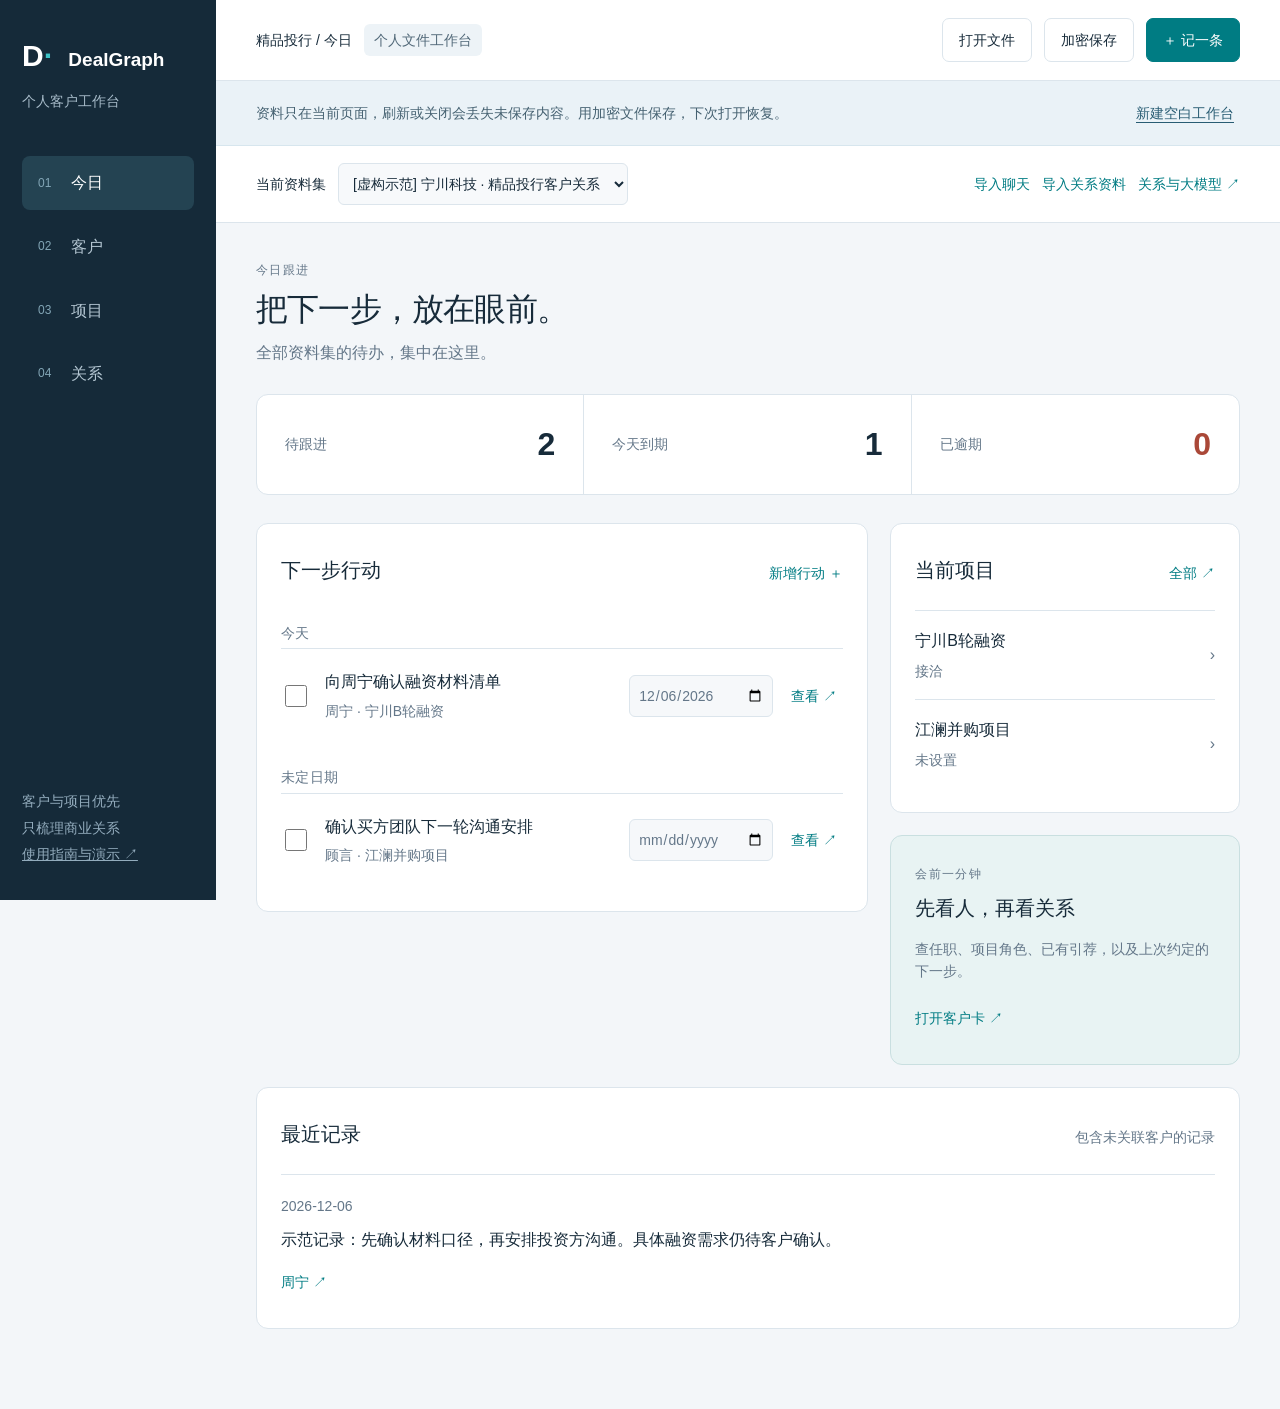
==== commit c059a3d0: "上线中文精品投行工作台、部署上传指南与中文字幕演示" ====
--- a/index.html
+++ b/index.html
@@ -1,14 +1,14 @@
 <!doctype html>
 <html lang="zh-CN">
   <head>
-    <meta http-equiv="Content-Security-Policy" content="default-src &#39;self&#39;; script-src &#39;self&#39;; style-src &#39;self&#39; &#39;unsafe-inline&#39;; img-src &#39;self&#39; data:; connect-src &#39;self&#39;; object-src &#39;none&#39;; frame-src &#39;none&#39;; worker-src &#39;none&#39;; media-src &#39;none&#39;; base-uri &#39;self&#39;; form-action &#39;none&#39;">
+    <meta http-equiv="Content-Security-Policy" content="default-src &#39;self&#39;; script-src &#39;self&#39;; style-src &#39;self&#39; &#39;unsafe-inline&#39;; img-src &#39;self&#39; data:; connect-src &#39;self&#39;; object-src &#39;none&#39;; frame-src &#39;none&#39;; worker-src &#39;none&#39;; media-src &#39;self&#39;; base-uri &#39;self&#39;; form-action &#39;none&#39;">
 
     <meta charset="UTF-8" />
     <meta name="viewport" content="width=device-width, initial-scale=1.0" />
-    <meta name="description" content="DealGraph 投行业务关系与项目覆盖驾驶舱" />
-    <title>DealGraph · 投行业务关系图谱</title>
-    <script type="module" crossorigin src="/assets/index-DRk8cY2R.js"></script>
-    <link rel="stylesheet" crossorigin href="/assets/index-CrdWDxEj.css">
+    <meta name="description" content="精品投行个人客户与项目工作台：商业关系、沟通记录、下一步行动与加密文件保存。" />
+    <title>DealGraph · 客户与项目工作台</title>
+    <script type="module" crossorigin src="/assets/index-Dh1KKFA3.js"></script>
+    <link rel="stylesheet" crossorigin href="/assets/index-pR7F_89_.css">
   </head>
   <body>
     <div id="root"></div>
--- a/assets/index-pR7F_89_.css
+++ b/assets/index-pR7F_89_.css
@@ -0,0 +1 @@
+:root{color:#1a2b3c;font-synthesis:none;text-rendering:optimizelegibility;-webkit-font-smoothing:antialiased;background:#f4f4ef;font-family:Inter,-apple-system,BlinkMacSystemFont,Segoe UI,PingFang SC,Hiragino Sans GB,Microsoft YaHei,sans-serif}*{box-sizing:border-box}body{margin:0}button,input,select{font:inherit}button,select{cursor:pointer}button{border:0}button:focus-visible,a:focus-visible,input:focus-visible,select:focus-visible,[role=button]:focus-visible{outline-offset:4px;outline:2px solid #ab8951}button:disabled{opacity:.55;cursor:wait}button,a{color:inherit}.rw-app{min-height:100vh;display:flex}.rw-rail{color:#fff;z-index:10;background:#152b40;flex-direction:column;align-items:center;width:76px;display:flex;position:fixed;inset:0 auto 0 0}.rw-monogram{letter-spacing:-3px;font-family:Georgia,serif;font-size:37px;line-height:78px;text-decoration:none}.rw-monogram span{color:#c5a470}.rw-rail-rule{background:#ffffff1f;width:28px;height:1px;margin:1px 0 26px}.rw-rail button{color:#d8be91;background:#ffffff12;border-radius:10px;place-items:center;width:46px;height:46px;display:grid}.rw-rail svg{fill:none;stroke:currentColor;stroke-width:1.5px;width:23px;height:23px}.rw-rail-bottom{margin-top:auto;padding:22px 0}.rw-rail-bottom span{letter-spacing:1px;color:#c6d0da;border:1px solid #ffffff2b;border-radius:50%;place-items:center;width:33px;height:33px;font-size:11px;display:grid}.rw-workspace{flex:1;min-width:0;margin-left:76px}.rw-header{background:#fafaf7;border-bottom:1px solid #e0e4df;justify-content:space-between;align-items:center;gap:20px;height:79px;padding:0 34px;display:flex}.rw-brand{letter-spacing:-.8px;white-space:nowrap;font-family:Georgia,Times New Roman,serif;font-size:25px}.rw-brand>span{letter-spacing:1.6px;color:#829099;margin-top:4px;font-family:Inter,-apple-system,BlinkMacSystemFont,Segoe UI,sans-serif;font-size:9px;display:block}.rw-header-right{align-items:center;gap:15px;display:flex}.rw-local{color:#7b8986;white-space:nowrap;align-items:center;gap:7px;font-size:11px;display:flex}.rw-local i{background:#7e9d8b;border-radius:50%;width:5px;height:5px}.rw-button{white-space:nowrap;background:#fff;border:1px solid #dfe4df;border-radius:6px;height:35px;padding:0 13px;font-size:11px;font-weight:550}.rw-button-quiet{color:#74808a;background:0 0;border-color:#0000;padding:0 3px}.rw-button-primary{color:#faf8f1;background:#1b344b;border-color:#1b344b;align-items:center;gap:7px;display:flex}.rw-button-primary>span{font-size:16px;font-weight:400}.rw-main{max-width:2000px;margin:auto;padding:30px 32px 0}.rw-titlebar{justify-content:space-between;align-items:center;gap:24px;margin-bottom:25px;display:flex}.rw-eyebrow{letter-spacing:1.4px;color:#88928f;margin-bottom:12px;font-size:9px}.rw-eyebrow span{color:#b6b9ae;margin:0 10px}h1{letter-spacing:-.5px;margin:0 0 9px;font-size:26px;font-weight:550;line-height:1.2}.rw-titlebar p{color:#8a9395;margin:0;font-size:12px;line-height:1.7}.rw-search-wrap{flex-shrink:0;width:255px;position:relative}.rw-search{background:#fbfcf9;border:1px solid #dde1db;border-radius:7px;align-items:center;gap:8px;height:38px;padding:0 12px;display:flex}.rw-search svg{fill:none;stroke:#97a09e;stroke-width:1.5px;flex-shrink:0;width:15px;height:15px}.rw-search input{color:#23364a;background:0 0;border:0;outline:none;width:100%;min-width:0;font-size:11px}.rw-search input::placeholder{color:#9aa29e}.rw-search button{color:#8b958e;background:0 0;padding:3px;font-size:19px}.rw-search-results{z-index:20;background:#fff;border:1px solid #e0e3dc;border-radius:9px;padding:6px;position:absolute;top:45px;left:0;right:0;box-shadow:0 14px 35px #152b4012}.rw-search-results>button{text-align:left;background:0 0;border-radius:6px;align-items:center;gap:9px;width:100%;padding:10px 8px;font-size:12px;display:flex}.rw-search-results>button:hover{background:#f3f5ef}.rw-search-results small{color:#909992;margin-top:3px;font-size:10px;display:block}.rw-search-arrow{color:#a08b65;margin-left:auto}.rw-search-results p{padding:12px}.rw-message{background:#f9faf4;border:1px solid #dce1d3;border-radius:6px;justify-content:space-between;margin-bottom:14px;padding:10px 13px;font-size:12px;line-height:1.6;display:flex}.rw-message button{color:#7c8882;background:0 0;font-size:17px}.rw-canvas-card{background:#fff;border:1px solid #dde2db;border-radius:12px;position:relative;overflow:hidden;box-shadow:0 4px 16px #23364a03}.rw-canvas-toolbar{background:#fdfefa;border-bottom:1px solid #e8ebe5;align-items:center;gap:25px;height:63px;padding:0 22px;display:flex}.rw-client-select{align-items:center;gap:11px;display:flex}.rw-client-select>span{color:#88938c;white-space:nowrap;font-size:10px}.rw-client-select select{color:#23384a;background:0 0;border:0;outline:none;max-width:230px;padding:7px 20px 7px 0;font-size:13px;font-weight:600}.rw-network-toggle{background:#eef1eb;border-radius:6px;gap:1px;padding:3px;display:flex}.rw-network-toggle button{color:#869189;white-space:nowrap;background:0 0;border-radius:4px;padding:6px 11px;font-size:10px}.rw-network-toggle .is-active{color:#304839;background:#fff;box-shadow:0 1px 4px #1b2b3910}.rw-export{color:#7c8981;white-space:nowrap;background:0 0;align-items:center;gap:12px;margin-left:auto;font-size:10px;display:flex}.rw-export span{color:#435c6a;font-size:17px}.rw-graph-layout{grid-template-columns:minmax(0,1fr) 282px;min-height:690px;display:grid}.rw-graph-column{background:#fafbf7;flex-direction:column;min-width:0;display:flex;position:relative}.rw-graph-top{z-index:2;justify-content:space-between;align-items:center;gap:10px;padding:17px 20px 12px;display:flex;position:relative}.rw-filter-tabs{scrollbar-width:none;align-items:center;gap:5px;display:flex;overflow:auto}.rw-filter-tabs button{white-space:nowrap;color:#89948a;background:0 0;border:1px solid #0000;border-radius:5px;padding:7px 10px;font-size:10px}.rw-filter-tabs button.is-active{color:#7b653e;background:#f1ebdf;border-color:#e7ddc8}.rw-graph-count{color:#8c978d;white-space:nowrap;align-items:center;gap:7px;font-size:10px;display:flex}.rw-graph-count i{background:#a9b1a5;border-radius:50%;width:3px;height:3px}.rw-map-heading{z-index:1;pointer-events:none;justify-content:space-between;align-items:flex-start;gap:12px;padding:13px 26px 0;display:flex;position:absolute;top:56px;left:0;right:0}.rw-map-eyebrow{letter-spacing:1.8px;color:#b1b6a9;font-size:8px}.rw-map-heading h2{letter-spacing:-.2px;margin:8px 0 0;font-size:16px;font-weight:600}.rw-map-heading h2>span{color:#9ba394;margin-left:8px;font-size:13px;font-weight:400}.rw-count-chips{gap:7px;padding-top:17px;display:flex}.rw-count-chips span{color:#929c8e;background:#fbfcf8;border:1px solid #e4e9dd;border-radius:4px;padding:4px 6px;font-size:9px}.rw-map-wrap{flex-direction:column;flex:1;min-height:570px;display:flex;position:relative}.rw-map{touch-action:none;cursor:grab;-webkit-user-select:none;user-select:none;flex:1;width:100%;height:100%;min-height:560px;display:block}.rw-map:active{cursor:grabbing}.rw-orbit{fill:none;stroke:#e9ece2;stroke-width:1px;stroke-dasharray:3 8;pointer-events:none}.rw-orbit-outer{stroke:#eff1e9}.rw-edge{cursor:pointer;transition:opacity .16s}.rw-edge-hit{stroke:#0000;stroke-width:17px;fill:none}.rw-edge-line{stroke:#acb7ba;stroke-width:1.3px;fill:none;transition:stroke .16s}.rw-edge.is-uncertain .rw-edge-line{stroke-dasharray:5 5;stroke:#bba989}.rw-edge.is-active .rw-edge-line,.rw-edge:hover .rw-edge-line{stroke:#aa8750;stroke-width:2.2px}.rw-edge-label rect{fill:#fafbf7;stroke:#e6e9df;stroke-width:.65px}.rw-edge-label text{fill:#768579;letter-spacing:.3px;font-size:12px}.rw-edge.is-active .rw-edge-label rect,.rw-edge:hover .rw-edge-label rect{fill:#f2ead8;stroke:#d4bd91}.rw-edge.is-active .rw-edge-label text{fill:#7b5e31}.rw-edge.is-uncertain .rw-edge-label text{fill:#ac9161}.rw-edge.is-dimmed{opacity:.2}.rw-node{cursor:pointer;transition:opacity .2s}.rw-node-shape{fill:#edf1ec;stroke:#d0dacf;stroke-width:1.2px}.rw-node-organization .rw-node-shape{fill:#f0f3f3;stroke:#c8d5da}.rw-node-project .rw-node-shape{fill:#f5efe4;stroke:#dfceb0}.rw-node-icon{fill:none;stroke:#6c8995;stroke-width:1.3px;stroke-linecap:round;stroke-linejoin:round}.rw-node-project .rw-node-icon{stroke:#a78d5e}.rw-node-initial{fill:#6c816a;font-size:15px;font-weight:500}.rw-node-name{fill:#405348;letter-spacing:.2px;font-size:14px;font-weight:550}.rw-node-category{fill:#9ca793;font-size:10px}.rw-node-text-bg{fill:#fafbf7}.rw-node.is-active:not(.is-focus) .rw-node-shape,.rw-node:hover:not(.is-focus) .rw-node-shape{stroke:#b08b4f;stroke-width:2.5px;filter:drop-shadow(0 2px 5px #b9996020)}.rw-node.is-active .rw-node-name{fill:#977743}.rw-node.is-dimmed{opacity:.3}.rw-focus-halo{fill:#eae4d21c;stroke:#d9caa43d;stroke-width:1.3px}.rw-node.is-focus .rw-node-shape{fill:#1d394d;stroke:#bea475;stroke-width:2px;filter:drop-shadow(0 7px 15px #213a4d1d)}.rw-focus-kicker{fill:#b7c6c9;letter-spacing:2px;font-size:9px}.rw-focus-name{fill:#f7f3e9;letter-spacing:.8px;font-size:17px;font-weight:550}.rw-focus-kind{fill:#b9c4ba;font-size:9px}.rw-map-bottom{pointer-events:none;justify-content:space-between;align-items:center;gap:12px;display:flex;position:absolute;bottom:16px;left:20px;right:20px}.rw-map-legend{color:#91a087;pointer-events:auto;background:#fafbf7d9;flex-wrap:wrap;align-items:center;gap:12px;padding:7px 2px;font-size:9px;display:flex}.rw-map-legend>span{white-space:nowrap;align-items:center;gap:5px;display:flex}.rw-map-legend i{background:#e4ebe0;border:1px solid #92aa87;width:7px;height:7px;display:block}.rw-map-legend i.person{border-radius:50%}.rw-map-legend i.organization{background:#e8eff2;border-color:#8aa5b0;border-radius:2px}.rw-map-legend i.project{background:#f3ede1;border-color:#c4a77d;transform:rotate(45deg)}.rw-map-legend .rw-line-legend i{background:0 0;border:0;border-top:1px solid #93a39b;width:14px;height:0}.rw-map-legend .rw-line-legend.uncertain i{border-top:1px dashed #b1a180}.rw-zoom{pointer-events:auto;background:#fff;border:1px solid #e0e6dc;border-radius:6px;flex-shrink:0;align-items:center;gap:0;height:32px;display:flex;box-shadow:0 2px 5px #23364a04}.rw-zoom button{color:#718574;background:0 0;width:29px;height:30px;font-size:17px}.rw-zoom button:last-child{border-left:1px solid #e7ebe2;margin-left:3px;font-size:19px}.rw-zoom span{color:#7c8d78;text-align:center;min-width:34px;font-size:9px}.rw-detail{background:#fff;border-left:1px solid #e2e7df;flex-direction:column;min-width:0;max-height:850px;padding:24px 22px 0;display:flex;overflow:auto}.rw-detail-eyebrow{color:#95a096;letter-spacing:.6px;justify-content:space-between;align-items:center;min-height:20px;font-size:10px;display:flex}.rw-detail-eyebrow>span{letter-spacing:0;color:#9aa48f;border:1px solid #e6e9e1;border-radius:4px;padding:3px 6px;font-size:9px}.rw-detail-eyebrow>button{color:#91a091;background:0 0;font-size:22px}.rw-detail-avatar{color:#78929d;background:#eff3f2;border:1px solid #dce6e3;border-radius:12px;place-items:center;width:51px;height:51px;margin:24px 0 13px;font-size:26px;display:grid}.rw-detail-avatar.person{color:#78906e;background:#f0f3ed;border-color:#dfe8d7;border-radius:50%;font-size:20px}.rw-detail-avatar.project{color:#aa8e5d;background:#f6f1e7;border-color:#eadcc5}.rw-detail-name{letter-spacing:-.4px;overflow-wrap:anywhere;margin:0;font-size:20px;font-weight:600;line-height:1.4}.rw-detail-category{color:#8d9b8e;margin:6px 0 0;font-size:11px;line-height:1.6}.rw-focus-button{text-align:left;color:#6c8272;background:#fafcf8;border:1px solid #e2e8df;border-radius:5px;justify-content:space-between;width:100%;margin-top:14px;padding:8px 10px;font-size:10px;display:flex}.rw-detail-stats{border-top:1px solid #ecf0e8;border-bottom:1px solid #ecf0e8;flex-shrink:0;margin:24px 0;padding:16px 0;display:flex}.rw-detail-stats>div{width:50%;padding:0 15px}.rw-detail-stats>div:first-child{border-right:1px solid #e9eee3;padding-left:0}.rw-detail-stats strong{color:#3e5749;font-family:Georgia,serif;font-size:27px;font-weight:400;display:block}.rw-detail-stats span{color:#98a38f;margin-top:5px;font-size:9px;display:block}.rw-connections-heading{justify-content:space-between;align-items:center;margin-bottom:8px;display:flex}.rw-connections-heading h3{color:#586d5c;margin:0;font-size:11px;font-weight:550}.rw-connections-heading>span{color:#a4ad9c;font-size:9px}.rw-connection-list{scrollbar-width:thin;scrollbar-color:#dbe1d4 transparent;max-height:380px;margin:0 -6px;overflow:auto}.rw-connection{text-align:left;background:0 0;border-bottom:1px solid #f0f2ec;align-items:center;gap:9px;width:100%;padding:13px 6px;display:flex}.rw-connection:hover{background:#f9faf5}.rw-mini-mark{color:#78939b;background:#edf2f2;border-radius:6px;place-items:center;width:28px;min-width:28px;height:28px;font-size:16px;display:grid}.rw-mini-mark.person{color:#849678;background:#edf2e9;border-radius:50%;font-size:9px}.rw-mini-mark.project{color:#ae996f;background:#f5f0e5}.rw-connection-copy{flex-direction:column;flex:1;gap:4px;min-width:0;display:flex}.rw-connection-copy strong{color:#536b59;overflow-wrap:anywhere;font-size:11px;font-weight:550}.rw-connection-predicate{color:#9aab91;font-size:10px;line-height:1.5}.rw-connection-predicate em{color:#bcaa86;margin-right:3px;font-style:normal}.rw-connection-copy small{color:#aab4a0;font-size:9px}.rw-connection-chevron{color:#bcc5b5;font-size:17px}.rw-small-status{color:#b39a69;white-space:nowrap;background:#f7f1e5;border-radius:3px;padding:3px 4px;font-size:8px}.rw-status-conflicted{color:#a47a69;background:#f7ece6}.rw-status-historical{color:#8b978e;background:#eef0e9}.rw-detail-footer{flex-direction:column;flex-shrink:0;gap:11px;margin-top:auto;padding:24px 0 18px;display:flex}.rw-detail-footer label{color:#92a089;align-items:center;gap:7px;font-size:10px;display:flex}.rw-detail-footer input{appearance:none;background:#fff;border:1px solid #cbd5c1;border-radius:3px;place-items:center;width:12px;height:12px;margin:0;display:grid}.rw-detail-footer input:checked{background:#708a78;border-color:#708a78}.rw-detail-footer input:checked:after{content:"✓";color:#fff;font-size:9px;line-height:1}.rw-detail-footer>span{color:#adb6a3;border-top:1px solid #edf0e7;margin-top:2px;padding-top:13px;font-size:9px}.rw-status{color:#8c9e79;align-items:center;gap:6px;width:fit-content;margin-top:28px;padding:6px 0;font-size:10px;display:flex}.rw-status i{background:currentColor;border-radius:50%;width:5px;height:5px}.rw-status-review{color:#b19665}.rw-relation-vertical{margin:22px 0 24px}.rw-relation-vertical>button{text-align:left;background:0 0;align-items:center;gap:10px;width:100%;padding:4px 0;font-size:14px;font-weight:550;line-height:1.5;display:flex}.rw-relation-vertical>div{align-items:center;gap:17px;padding:15px 10px;display:flex}.rw-relation-vertical>div>span{color:#b29a71;font-size:22px}.rw-relation-vertical strong{color:#9f8554;font-size:12px;font-weight:500}.rw-detail-facts{border-top:1px solid #e8ede2;flex-direction:column;gap:16px;padding-top:20px;display:flex}.rw-detail-facts>div{justify-content:space-between;gap:18px;font-size:10px;line-height:1.6;display:flex}.rw-detail-facts>div>span{color:#9aa991;white-space:nowrap}.rw-detail-facts strong,.rw-detail-facts button{text-align:right;color:#647c66;background:0 0;padding:0;font-size:11px;font-weight:450}.rw-detail-facts button{text-underline-offset:3px;-webkit-text-decoration:underline #d5ddca;text-decoration:underline #d5ddca}.rw-empty-list{color:#a1ad95;padding:22px 0;font-size:11px;line-height:1.8}.rw-empty-map{pointer-events:none;flex-direction:column;align-items:center;gap:13px;display:flex;position:absolute;inset:220px 20px auto}.rw-empty-map strong{color:#657d66;font-size:15px}.rw-empty-map span{color:#95a28a;font-size:11px}.rw-empty-map button{pointer-events:auto}.rw-page-footer{color:#a1aa97;justify-content:space-between;gap:15px;padding:16px 2px 22px;font-size:9px;line-height:1.7;display:flex}.rw-page-footer>span:first-child{align-items:center;gap:6px;display:flex}.rw-gold-dot{background:#bea476;border-radius:50%;flex-shrink:0;width:4px;height:4px;display:inline-block}@media (width>=1600px){.rw-main{padding:35px 40px 0}.rw-graph-layout{grid-template-columns:minmax(0,1fr) 304px}.rw-graph-top{padding-left:26px;padding-right:26px}.rw-graph-layout{min-height:750px}.rw-map{min-height:650px}.rw-detail{padding-left:27px;padding-right:27px}.rw-connection-list{max-height:470px}}@media (width<=1200px){.rw-main{padding:25px 21px 0}.rw-header{padding:0 22px}.rw-header-right{gap:11px}.rw-local{display:none}.rw-graph-layout{grid-template-columns:minmax(0,1fr) 250px}.rw-detail{padding-left:17px;padding-right:17px}.rw-graph-top{padding-left:12px;padding-right:12px}.rw-filter-tabs{gap:1px}.rw-filter-tabs button{padding:7px;font-size:9px}.rw-graph-count{font-size:9px}.rw-map-heading{padding-left:18px;padding-right:18px}.rw-count-chips{display:none}.rw-map-bottom{align-items:flex-end;left:13px;right:13px}.rw-map-legend{gap:8px 12px;max-width:220px}.rw-map{min-height:600px}.rw-canvas-toolbar{gap:15px}.rw-titlebar p{max-width:420px}}@media (width<=900px){.rw-rail{width:57px}.rw-workspace{margin-left:57px}.rw-monogram{font-size:31px}.rw-rail button{width:37px;height:37px}.rw-titlebar{align-items:flex-start}.rw-search-wrap{width:220px}.rw-graph-layout{grid-template-columns:minmax(0,1fr)}.rw-detail{border-top:1px solid #e2e7df;border-left:0;max-height:none;padding:20px;display:block}.rw-detail-avatar{float:left;width:43px;height:43px;margin:17px 14px 8px 0;font-size:22px}.rw-detail-name{margin-top:18px;font-size:18px}.rw-detail-stats{clear:both;margin:21px 0 17px}.rw-focus-button{clear:both;max-width:230px}.rw-connection-list{grid-template-columns:1fr 1fr;gap:0 25px;max-height:260px;display:grid}.rw-detail-footer{flex-flow:wrap;align-items:center;gap:16px;padding-bottom:0}.rw-detail-footer>span{border-top:0;margin:0 0 0 auto;padding-top:0}.rw-map{min-height:570px}.rw-graph-count{font-size:10px}.rw-map-legend{max-width:none}.rw-count-chips{display:flex}.rw-relation-vertical{align-items:center;gap:20px;display:flex}.rw-relation-vertical>div>span{transform:rotate(-90deg)}.rw-relation-vertical>button{width:auto}.rw-detail-facts{max-width:450px}.rw-detail .rw-status{margin-top:15px}}@media (width<=650px){.rw-rail{display:none}.rw-workspace{margin-left:0}.rw-header{gap:12px;height:70px;padding:0 16px}.rw-brand{font-size:22px}.rw-brand>span{letter-spacing:1px;font-size:6px}.rw-header-right{gap:8px}.rw-button-quiet{font-size:9px}.rw-button-primary{height:32px;padding:0 9px;font-size:10px}.rw-main{padding:24px 12px 0}.rw-titlebar{margin-bottom:19px;padding:0 4px;display:block}.rw-eyebrow{letter-spacing:1px;margin-bottom:10px;font-size:8px}.rw-eyebrow span{margin:0 5px}h1{margin-bottom:8px;font-size:23px}.rw-titlebar p{max-width:100%;font-size:10px}.rw-search-wrap{width:100%;margin-top:17px}.rw-search{height:37px}.rw-canvas-card{border-radius:9px}.rw-canvas-toolbar{flex-wrap:wrap;gap:11px;height:auto;min-height:91px;padding:12px}.rw-client-select{gap:8px;width:calc(100% - 75px)}.rw-client-select select{max-width:200px;padding:2px 15px 2px 0;font-size:12px}.rw-network-toggle{order:3;width:100%;max-width:220px}.rw-network-toggle button{flex:1;padding:6px 9px;font-size:9px}.rw-export{gap:5px;font-size:9px}.rw-graph-top{padding:12px 8px 8px;display:block}.rw-filter-tabs{justify-content:space-between}.rw-filter-tabs button{padding:6px;font-size:9px}.rw-graph-count{padding:11px 7px 0;font-size:9px}.rw-map-heading{padding:8px 15px 0;top:79px}.rw-map-heading h2{font-size:14px}.rw-map-heading h2>span{margin-left:6px;font-size:11px}.rw-map-eyebrow{font-size:7px}.rw-count-chips{display:none}.rw-map-wrap{min-height:460px}.rw-map{min-height:450px}.rw-map-bottom{bottom:12px;left:10px;right:10px}.rw-map-legend{gap:7px 10px;max-width:185px;font-size:8px}.rw-zoom{height:29px}.rw-zoom button{width:25px;height:27px;font-size:15px}.rw-zoom span{min-width:27px;font-size:8px}.rw-detail{padding:18px 16px}.rw-connection-list{grid-template-columns:1fr;max-height:310px}.rw-connection{padding:12px 6px}.rw-connection-copy strong{font-size:12px}.rw-connection-predicate{font-size:11px}.rw-detail-footer{gap:14px}.rw-detail-footer>span{width:100%;margin:0}.rw-page-footer{padding:12px 4px 20px;font-size:8px;display:block}.rw-page-footer>span:last-child{margin-top:5px;display:block}.rw-relation-vertical{display:block}.rw-relation-vertical>div>span{transform:none}.rw-relation-vertical>button{font-size:14px}.rw-empty-map{inset:220px 12px auto}.rw-empty-map span{font-size:10px}}@media (width<=900px){.rw-map-wrap{flex:none;height:600px;min-height:600px;overflow:hidden}.rw-map{flex:none;width:1120px;min-width:1120px;height:820px;min-height:820px;position:absolute;top:50%;left:50%;transform:translate(-50%,-50%)}}@media (width<=650px){.rw-map-wrap{height:560px;min-height:560px}}.rw-limit-note{z-index:3;color:#9a815a;background:#f8f4e9;border:1px solid #e8dec6;border-radius:6px;max-width:510px;padding:9px 12px;font-size:10px;line-height:1.7;position:absolute;bottom:61px;left:20px;right:20px}@media (width<=900px){.rw-map-heading{flex-shrink:0;min-height:72px;padding:9px 20px 14px;position:static}.rw-map-heading h2{margin-top:7px}.rw-count-chips{padding-top:15px}}.rw-export-dialog{color:#253e45;background:#fdfefa;border:1px solid #dbe3d9;border-radius:13px;width:min(700px,100vw - 32px);max-height:calc(100dvh - 40px);padding:25px;box-shadow:0 28px 100px #122b3d40}.rw-export-dialog::backdrop{-webkit-backdrop-filter:blur(3px);backdrop-filter:blur(3px);background:#10263870}.rw-export-dialog-heading{justify-content:space-between;align-items:flex-start;gap:20px;display:flex}.rw-export-dialog-heading>div>span{letter-spacing:1.7px;color:#a19c84;font-size:8px}.rw-export-dialog-heading h2{margin:8px 0 0;font-size:20px;font-weight:550}.rw-export-dialog-heading>button{color:#8c9a88;background:0 0;padding:0 2px;font-size:25px;line-height:25px}.rw-export-dialog>p{color:#85927c;margin:15px 0 16px;font-size:11px;line-height:1.8}.rw-export-dialog textarea{resize:vertical;color:#506953;white-space:pre;tab-size:2;background:#f4f7f0;border:1px solid #dde4d7;border-radius:7px;width:100%;height:min(390px,48dvh);min-height:160px;padding:15px;font-family:ui-monospace,SFMono-Regular,Menlo,monospace;font-size:11px;line-height:1.7;display:block}.rw-export-dialog-actions{justify-content:flex-end;align-items:center;gap:9px;margin-top:18px;display:flex}.rw-export-dialog-actions>span{color:#99a38d;flex:1;padding-right:10px;font-size:10px;line-height:1.7}.rw-export-dialog-actions>.rw-button{flex-shrink:0}@media (width<=650px){.rw-export-dialog{padding:20px 16px}.rw-export-dialog-actions{flex-wrap:wrap}.rw-export-dialog-actions>span{flex-basis:100%;margin-bottom:4px;padding:0}.rw-export-dialog textarea{font-size:10px}}.rw-cloud-button{color:#fffdf6;letter-spacing:.1px;background:#a58b58;border-color:#a58b58}.rw-cloud-button:hover:not(:disabled){background:#947a48;border-color:#947a48}.rw-analysis-mode{color:#91a089;flex-wrap:wrap;align-items:center;gap:14px;min-height:24px;margin:-9px 1px 16px;font-size:10px;display:flex}.rw-analysis-mode>span{color:#89927a;align-items:center;gap:6px;display:flex}.rw-analysis-mode i{background:#a5ae95;border-radius:50%;width:5px;height:5px}.rw-analysis-mode small{color:#9aa28f;font-size:9px;line-height:1.7}.rw-analysis-mode-success>span{color:#648573}.rw-analysis-mode-success i{background:#709a80}.rw-analysis-mode-running>span{color:#a18553}.rw-analysis-mode-running i{background:#ba9c61;animation:1.3s ease-in-out infinite rw-cloud-pulse}.rw-analysis-mode-failed>span,.rw-analysis-mode-cancelled>span{color:#aa8966}.rw-analysis-mode>button{color:#aa8966;background:0 0;border-bottom:1px solid #cfbda1;padding:0 0 2px;font-size:10px}.rw-cloud-dialog{width:min(610px,100vw - 32px);padding:27px}.rw-cloud-dialog>p{color:#7f8d78;margin:15px 0 11px;font-size:11px;line-height:1.9}.rw-cloud-dialog strong{color:#516d55;font-weight:550}.rw-cloud-disclosure{background:#f5f3e9;border:1px solid #e8e1cd;border-radius:7px;padding:11px 13px}.rw-cloud-disclosure code{color:#998352;background:#ece7d6;border-radius:3px;padding:1px 4px;font-size:10px}.rw-cloud-disclosure a{color:#96804f;text-underline-offset:3px;white-space:nowrap;margin-left:6px}.rw-cloud-key{border-top:1px solid #e6ebdf;border-bottom:1px solid #e6ebdf;margin-top:23px;padding:18px 0}.rw-cloud-key-heading{justify-content:space-between;align-items:center;gap:14px;margin-bottom:10px;display:flex}.rw-cloud-key-heading label{color:#60765e;font-size:11px;font-weight:550}.rw-cloud-key-heading>span{color:#a3ac94;font-size:9px}.rw-cloud-key>input{color:#4f6755;letter-spacing:1px;background:#fff;border:1px solid #d9e2d1;border-radius:6px;width:100%;height:39px;padding:0 12px;font-size:12px;display:block}.rw-cloud-key>input::placeholder{letter-spacing:0;color:#a3af99;font-size:11px}.rw-cloud-key>p{color:#a4ad96;margin:9px 0 13px;font-size:9px;line-height:1.8}.rw-cloud-key-actions{flex-wrap:wrap;align-items:center;gap:13px;display:flex}.rw-cloud-key-actions>.rw-button{height:31px;font-size:10px}.rw-cloud-note{color:#9c895f;margin-top:12px;font-size:10px;line-height:1.8}.rw-cloud-consent{color:#6f8167;align-items:flex-start;gap:8px;padding:21px 0;font-size:11px;line-height:1.8;display:flex}.rw-cloud-consent input{accent-color:#a58b58;flex-shrink:0;width:13px;height:13px;margin:3px 0 0}.rw-cloud-dialog-footer{justify-content:space-between;align-items:center;gap:20px;display:flex}.rw-cloud-dialog-footer>span{color:#a4ad96;flex:1;font-size:9px;line-height:1.9}.rw-cloud-dialog-footer>button{flex-shrink:0;font-size:10px}.rw-header-right>.rw-cloud-button{font-size:10px}@keyframes rw-cloud-pulse{50%{opacity:.35}}@media (prefers-reduced-motion:reduce){.rw-analysis-mode-running i{animation:none}}@media (width<=900px){.rw-header{height:auto;min-height:79px;padding-top:13px;padding-bottom:13px}.rw-header-right{flex-wrap:wrap;justify-content:flex-end;gap:6px 11px}.rw-cloud-dialog{padding:23px}.rw-analysis-mode{margin-top:-5px}}@media (width<=650px){.rw-header-right{gap:5px 8px;max-width:255px}.rw-header-right>.rw-button{height:30px;padding-left:8px;padding-right:8px;font-size:9px}.rw-cloud-dialog{padding:21px 16px}.rw-cloud-key-heading{align-items:flex-start}.rw-cloud-key-heading>span{font-size:8px}.rw-cloud-dialog-footer{flex-direction:column;align-items:stretch;gap:13px}.rw-cloud-dialog-footer>.rw-button{height:37px}.rw-analysis-mode{gap:4px 10px;line-height:1.7}.rw-analysis-mode small{font-size:8px}}.rw-cloud-network{border-top:1px solid #e6ebdf;margin-top:14px;padding:15px 0 0}.rw-cloud-network-heading{justify-content:space-between;align-items:center;gap:18px;display:flex}.rw-cloud-network-heading>div{flex-wrap:wrap;align-items:center;gap:13px;display:flex}.rw-cloud-network strong{color:#60765e;font-size:11px;font-weight:550}.rw-cloud-network-heading span{color:#a0ab93;font-size:10px}.rw-cloud-network-heading>.rw-button{flex-shrink:0;height:31px;font-size:10px}.rw-cloud-network>p{color:#a1aa95;margin:9px 0 0;font-size:9px;line-height:1.9}.rw-cloud-network-finished .rw-cloud-network-heading span{color:#658d73}.rw-cloud-network-failed .rw-cloud-network-heading span{color:#aa855c}.rw-cloud-network-running .rw-cloud-network-heading span{color:#a78b56}.rw-cloud-network+.rw-cloud-key{margin-top:16px}.rw-cloud-network .rw-cloud-note{margin-top:7px}@media (width<=650px){.rw-cloud-network-heading>div{gap:5px 12px}.rw-cloud-network-heading>div>span{flex-basis:100%;font-size:9px}}.rw-view-toggle,.rw-gesture{pointer-events:auto;background:#f0f3ed;border:1px solid #dce3d8;border-radius:7px;flex-shrink:0;gap:2px;padding:3px;display:flex}.rw-view-toggle button,.rw-gesture button{color:#839082;white-space:nowrap;background:0 0;border-radius:4px;padding:6px 12px;font-size:11px}.rw-view-toggle button[aria-pressed=true],.rw-gesture button[aria-pressed=true]{color:#fff8e9;background:#233e50;box-shadow:0 1px 5px #21394d12}.rw-map-controls{pointer-events:auto;align-items:center;gap:8px;display:flex}.rw-gesture button{padding:5px 8px;font-size:10px}.rw-map-wrap.is-3d{background:radial-gradient(at 50% 45%,#ecf0e4 0%,#fafbf7 66%)}.is-3d .rw-orbit{stroke:#cdd8c4;stroke-dasharray:3 7}.is-3d .rw-orbit-outer{stroke:#dce3d2}.rw-model-selectors{grid-template-columns:1fr 1fr;gap:14px;margin:21px 0 5px;display:grid}.rw-model-selectors label{color:#61755d;flex-direction:column;gap:8px;font-size:11px;display:flex}.rw-model-selectors select{color:#344e3b;background:#fafcf6;border:1px solid #d9e2d1;border-radius:6px;width:100%;min-width:0;height:40px;padding:0 10px;font-size:12px}@media (width<=1100px){.rw-canvas-toolbar{flex-wrap:wrap;gap:12px;height:auto;min-height:63px;padding-top:12px;padding-bottom:12px}}@media (width<=650px){.rw-view-toggle{order:3;margin-left:auto}.rw-canvas-toolbar .rw-network-toggle{flex:1;width:auto;max-width:none}.rw-view-toggle button{padding:6px 13px}.rw-map-controls{flex-direction:column;align-items:flex-end;gap:6px}.rw-model-selectors{gap:9px}.rw-model-selectors select{padding:0 6px;font-size:11px}}.rw-wechat-dialog{color:#202b3b;background:#fff;border:1px solid #cfb987;border-radius:16px;width:min(960px,100vw - 32px);max-height:calc(100dvh - 32px);padding:0;font-size:16px;box-shadow:0 24px 90px #101c3f33}.rw-wechat-dialog[open]{flex-direction:column;display:flex}.rw-wechat-dialog::backdrop{background:#12203e88}.rw-wechat-heading{justify-content:space-between;align-items:center;gap:16px;padding:20px 24px 12px;display:flex}.rw-wechat-heading span{letter-spacing:.12em;color:#78632f;font-size:12px}.rw-wechat-heading h2{margin:4px 0;font-size:24px}.rw-wechat-steps{border-bottom:1px solid #e3e7ed;justify-content:space-between;gap:12px;margin:0;padding:12px 24px;font-size:14px;list-style:none;display:flex}.rw-wechat-steps li{color:#627086;align-items:center;gap:6px;display:flex}.rw-wechat-steps li span{background:#edf0f5;border-radius:50%;place-items:center;width:24px;height:24px;display:inline-grid}.rw-wechat-steps li[aria-current]{color:#715119;font-weight:700}.rw-wechat-steps li[aria-current] span{color:#312305;background:#dfc58b}.rw-wechat-body{overscroll-behavior:contain;padding:12px 24px 20px;overflow-y:auto}.rw-wechat-dialog p{margin:10px 0;font-size:14px;line-height:1.65}.rw-wechat-dialog h3{font-size:19px}.rw-wechat-dialog label{gap:6px;font-size:14px;display:grid}.rw-wechat-dialog input:not([type=checkbox]),.rw-wechat-dialog select,.rw-wechat-dialog textarea{box-sizing:border-box;width:100%;font:inherit;color:#202b3b;background:#fff;border:1px solid #bac4d3;border-radius:7px;min-width:0;padding:10px 12px;font-size:14px;display:block}.rw-wechat-dialog input[type=checkbox]{accent-color:#887033;flex:0 0 18px;width:18px;height:18px;margin:0}.rw-wechat-dialog .rw-button{white-space:normal;height:auto;min-height:42px;padding:10px 16px;font-size:14px}.rw-wechat-dialog button:focus-visible,.rw-wechat-dialog input:focus-visible,.rw-wechat-dialog textarea:focus-visible,.rw-wechat-dialog select:focus-visible,.rw-wechat-dialog summary:focus-visible{outline-offset:2px;outline:3px solid #2673c9}.rw-wechat-dialog button:disabled{opacity:.45;cursor:not-allowed}.rw-wechat-scope{background:#eef3fa;border-left:3px solid #486a9e;padding:12px 14px}.rw-wechat-file{border:1px dashed #af9b70;border-radius:10px;margin:16px 0;padding:18px}.rw-wechat-file .rw-button+.rw-button{margin-left:8px}.rw-wechat-dialog fieldset{border:1px solid #dce2eb;border-radius:10px;margin:16px 0;padding:14px}.rw-wechat-dialog legend{padding:0 6px;font-size:15px;font-weight:600}.rw-wechat-fields{grid-template-columns:1fr 1fr;gap:14px;margin:12px 0;display:grid}.rw-wechat-chat-list{flex-wrap:wrap;gap:16px;display:flex}.rw-wechat-chat-list label,.rw-wechat-dialog .rw-wechat-check,.rw-wechat-message>label{align-items:flex-start;gap:9px;line-height:1.5;display:flex}.rw-wechat-check{margin:12px 0}.rw-wechat-dialog details{border:1px solid #dce2eb;border-radius:8px;margin:14px 0;padding:12px}.rw-wechat-dialog summary{cursor:pointer;font-size:14px;font-weight:600}.rw-wechat-message{border-bottom:1px solid #edf0f5;padding:12px 0}.rw-wechat-message textarea{margin-top:8px}.rw-wechat-pagination,.rw-wechat-key-actions{flex-wrap:wrap;align-items:center;gap:12px;margin-top:12px;font-size:14px;display:flex}.rw-wechat-summary{color:#305a35;background:#edf5ee;border-radius:8px;padding:12px}.rw-wechat-disclosure{background:#f6f1e5;border-radius:8px;padding:12px}.rw-wechat-error{color:#a02f29;overflow-wrap:anywhere;background:#fff0ee;border-radius:8px;padding:12px}.rw-wechat-warning{color:#805313;background:#fff5de;padding:12px}.rw-wechat-notice{color:#4c5d76}.rw-wechat-node{border-bottom:1px solid #e6eaf0;grid-template-columns:1fr 110px 1.4fr auto;align-items:end;gap:10px;padding:12px 0;display:grid}.rw-wechat-identity-context{overflow-wrap:anywhere;background:#f6f1e5;border-radius:6px;grid-column:1/-1;padding:10px}.rw-wechat-footer{background:#f8fafc;border-top:1px solid #dce2eb;flex-wrap:wrap;justify-content:flex-end;align-items:center;gap:12px;padding:14px 24px;display:flex}.rw-wechat-footer .rw-wechat-check{flex:340px;margin:0}.rw-wechat-footer button{flex-shrink:0}.rw-wechat-preview textarea{white-space:pre-wrap;margin-top:12px}@media (width<=1100px){.rw-header{height:auto;min-height:79px;padding-top:12px;padding-bottom:12px}.rw-header-right{flex-wrap:wrap;justify-content:flex-end;gap:8px}}@media (width<=650px){.rw-wechat-dialog{border-radius:10px;width:calc(100vw - 12px);max-height:calc(100dvh - 12px)}.rw-wechat-heading,.rw-wechat-body,.rw-wechat-footer{padding-left:14px;padding-right:14px}.rw-wechat-steps{grid-template-columns:1fr 1fr;padding:12px 14px;display:grid}.rw-wechat-fields,.rw-wechat-node{grid-template-columns:1fr}.rw-wechat-node{border:1px solid #dce2eb;border-radius:8px;margin-bottom:10px;padding:12px}.rw-wechat-footer .rw-button{flex:150px}}.bw-app{--bw-ink:#172b3a;--bw-muted:#647789;--bw-line:#dce5ec;--bw-accent:#007c83;--bw-bg:#f3f6f9;background:var(--bw-bg);min-height:100dvh;color:var(--bw-ink);font-family:Inter,-apple-system,BlinkMacSystemFont,PingFang SC,Microsoft YaHei,sans-serif;font-size:16px;line-height:1.6;display:flex}.bw-app *{box-sizing:border-box}.bw-app button,.bw-app input,.bw-app select,.bw-app textarea{font:inherit}.bw-app button{cursor:pointer}.bw-app button:focus-visible,.bw-app a:focus-visible,.bw-app input:focus-visible,.bw-app select:focus-visible,.bw-app textarea:focus-visible{outline-offset:3px;outline:3px solid #079ca6}.bw-sidebar{color:#e6eff6;background:#152a39;flex-direction:column;flex-shrink:0;width:216px;height:100dvh;padding:32px 22px;display:flex;position:sticky;top:0}.bw-brand{color:#fff;white-space:nowrap;font-size:30px;font-weight:700;text-decoration:none}.bw-brand>span{color:#3cc2c5}.bw-brand strong{margin-left:8px;font-size:19px}.bw-sidebar>p{color:#a7bbc9;margin:10px 0 44px;font-size:14px}.bw-sidebar nav{gap:10px;display:grid}.bw-sidebar nav button{color:#b4c6d2;text-align:left;background:0 0;border:0;border-radius:8px;gap:20px;padding:14px 16px;font-size:16px;display:flex}.bw-sidebar nav button[aria-current]{color:#fff;background:#244352}.bw-sidebar nav button>span{color:#83a6b6;align-self:center;font-size:12px}.bw-side-note{color:#93acbd;margin-top:auto;padding-top:30px;font-size:14px;line-height:1.9}.bw-body{flex:1;min-width:0}.bw-header{border-bottom:1px solid var(--bw-line);background:#fff;flex-wrap:wrap;justify-content:space-between;align-items:center;gap:14px;min-height:80px;padding:18px 40px;font-size:14px;display:flex}.bw-pill{color:#526979;background:#edf3f7;border-radius:6px;padding:5px 10px;font-size:14px;display:inline-flex}.bw-main{max-width:1320px;margin:auto;padding:38px 40px 80px}.bw-page-title{justify-content:space-between;align-items:center;gap:20px;margin-bottom:28px;display:flex}.bw-page-title h1{letter-spacing:-.8px;margin:8px 0 10px;font-size:32px;font-weight:650;line-height:1.3}.bw-page-title p{color:var(--bw-muted);margin:0}.bw-kicker{letter-spacing:1.4px;color:var(--bw-muted);font-size:12px!important}.bw-metrics{border:1px solid var(--bw-line);background:#fff;border-radius:12px;grid-template-columns:repeat(3,1fr);margin-bottom:28px;display:grid}.bw-metrics>div{border-right:1px solid var(--bw-line);justify-content:space-between;align-items:center;padding:24px 28px;display:flex}.bw-metrics>div:last-child{border:0}.bw-metrics span{color:var(--bw-muted);font-size:14px}.bw-metrics strong{font-variant-numeric:tabular-nums;font-size:32px;font-weight:600}.bw-panel{border:1px solid var(--bw-line);background:#fff;border-radius:12px;padding:24px}.bw-panel h2{margin:6px 0 12px;font-size:20px;font-weight:600}.bw-panel p{color:var(--bw-muted)}.bw-section-heading{justify-content:space-between;align-items:center;gap:15px;margin-bottom:12px;display:flex}.bw-section-heading>span{color:var(--bw-muted);font-size:14px}.bw-task{border-top:1px solid var(--bw-line);justify-content:space-between;align-items:center;gap:20px;padding:20px 0;display:flex}.bw-task label{align-items:center;gap:15px;display:flex}.bw-task input{width:22px;height:22px;accent-color:var(--bw-accent);flex-shrink:0}.bw-task strong{font-size:16px;font-weight:550;display:block}.bw-task small{color:var(--bw-muted);margin-top:5px;font-size:14px;display:block}.bw-task button{color:var(--bw-accent);white-space:nowrap;background:0 0;border:0;font-size:14px}.bw-done{color:var(--bw-muted);text-decoration:line-through}.bw-card-grid{grid-template-columns:repeat(3,minmax(0,1fr));gap:18px;display:grid}.bw-app .rw-rail,.bw-app .rw-brand,.bw-app .rw-titlebar>.rw-eyebrow{display:none}.bw-app .rw-workspace{width:100%;margin-left:0}.bw-app .rw-app{min-height:0;display:block}.bw-app .rw-main{padding:24px}.bw-app .rw-header{flex-wrap:wrap;height:auto;padding:18px 24px}.bw-app .rw-header-right{flex-wrap:wrap;max-width:none}.bw-app .rw-titlebar h1{font-size:24px}@media (width<=1100px){.bw-sidebar{width:180px;padding:26px 16px}.bw-brand strong{font-size:16px}.bw-main{padding:28px 24px 80px}.bw-header{padding:16px 24px}.bw-card-grid{grid-template-columns:repeat(2,minmax(0,1fr))}.bw-metrics>div{padding:20px}}@media (width<=700px){.bw-sidebar{z-index:15;width:100%;height:auto;padding:6px 8px max(8px,env(safe-area-inset-bottom));border-top:1px solid #294250;position:fixed;inset:auto 0 0}.bw-sidebar .bw-brand,.bw-sidebar>p,.bw-side-note{display:none}.bw-sidebar nav{grid-template-columns:repeat(4,1fr);gap:4px}.bw-sidebar nav button{text-align:center;padding:10px 0;font-size:14px;display:block}.bw-sidebar nav button>span{display:none}.bw-header{min-height:64px;padding:14px 18px;font-size:14px}.bw-main{padding:26px 18px 105px}.bw-page-title{flex-wrap:wrap;align-items:flex-start;gap:16px}.bw-page-title h1{font-size:26px}.bw-kicker{letter-spacing:.8px;font-size:12px!important}.bw-metrics{margin-bottom:20px}.bw-metrics>div{padding:14px 12px;display:block}.bw-metrics span{font-size:14px}.bw-metrics strong{margin-top:4px;font-size:27px;display:block}.bw-panel{padding:18px}.bw-card-grid{grid-template-columns:1fr;gap:12px}.bw-task{align-items:flex-start;gap:8px}.bw-task label{align-items:flex-start;gap:10px}.bw-task input{margin-top:3px}.bw-task button{white-space:normal;min-width:52px}.bw-app .rw-main{padding:18px 12px 100px}.bw-app .rw-header{padding:15px}.bw-app .rw-header-right{justify-content:flex-start}.bw-app .rw-button{min-height:40px;font-size:14px}.bw-app .rw-titlebar{padding:0}.bw-app .rw-titlebar p{font-size:14px}}.bw-header-context,.bw-actions{flex-wrap:wrap;align-items:center;gap:12px;display:flex}.bw-button{border:1px solid var(--bw-line);color:var(--bw-ink);white-space:normal;background:#fff;border-radius:7px;min-height:44px;padding:10px 16px;line-height:1.5;font-size:14px!important}.bw-primary{background:var(--bw-accent);border-color:var(--bw-accent);color:#fff}.bw-app button:disabled{opacity:.5;cursor:not-allowed}.bw-text-button{color:var(--bw-accent);background:0 0;border:0;min-height:44px;padding:8px 0;font-size:14px!important}.bw-icon-button{color:inherit;background:0 0;border:0;min-width:44px;min-height:44px;font-size:24px!important}.bw-storage-bar{color:#456171;background:#eaf2f7;border-bottom:1px solid #d7e6ee;justify-content:space-between;align-items:center;gap:18px;padding:12px 40px;font-size:14px;display:flex}.bw-storage-bar button{color:#285c73;text-underline-offset:4px;background:0 0;border:0;flex-shrink:0;min-height:40px;font-size:14px;text-decoration:underline}.bw-collection-bar{border-bottom:1px solid var(--bw-line);background:#fff;flex-wrap:wrap;justify-content:space-between;align-items:center;gap:20px;padding:16px 40px;display:flex}.bw-collection-bar>label{align-items:center;gap:12px;min-width:0;font-size:14px;display:flex}.bw-collection-bar select{border:1px solid var(--bw-line);max-width:min(410px,45vw);min-height:42px;color:var(--bw-ink);background:#f7f9fb;border-radius:6px;padding:6px 10px;font-size:14px}.bw-unsaved{color:#8b5517;background:#fff0d7}.bw-message{background:#e5f4f1;border:1px solid #b8dad3;border-radius:8px;justify-content:space-between;align-items:center;gap:12px;margin:16px 40px 0;padding:10px 16px;font-size:14px;display:flex}.bw-today-grid{grid-template-columns:minmax(0,1.75fr) minmax(250px,1fr);align-items:start;gap:22px;display:grid}.bw-today-side{gap:22px;display:grid}.bw-task-actions{flex-wrap:wrap;justify-content:flex-end;align-items:center;gap:12px;display:flex}.bw-task-actions input{border:1px solid var(--bw-line);width:144px;min-height:40px;color:var(--bw-muted);background:#f6f8fa;border-radius:6px;padding:6px 8px;font-size:14px!important}.bw-overdue{color:#aa4838!important}.bw-task label{flex:1;min-width:0}.bw-task label span{overflow-wrap:anywhere}.bw-group-title{color:var(--bw-muted);letter-spacing:.4px;margin:24px 0 4px;font-size:14px;font-weight:550}.bw-project-link,.bw-outreach{text-align:left;border:0;border-top:1px solid var(--bw-line);width:100%;color:var(--bw-ink);background:0 0;justify-content:space-between;align-items:center;gap:14px;padding:17px 0;display:flex}.bw-project-link small,.bw-outreach small{color:var(--bw-muted);overflow-wrap:anywhere;margin-top:6px;font-size:14px;display:block}.bw-project-link>span:last-child{color:var(--bw-muted)}.bw-tip{background:#e8f3f3;border-color:#c9dfe0}.bw-tip p{font-size:14px}.bw-empty{text-align:center;color:var(--bw-muted);padding:28px 18px}.bw-empty strong{color:var(--bw-ink);font-weight:550}.bw-empty p{margin:10px 0 20px}.bw-completed{border-top:1px solid var(--bw-line);margin-top:25px;padding-top:18px}.bw-completed summary{cursor:pointer;color:var(--bw-muted);min-height:40px;font-size:14px}.bw-list-toolbar{gap:12px;margin-bottom:22px;display:flex}.bw-list-toolbar input{flex:1;min-width:0}.bw-list-toolbar input,.bw-list-toolbar select{border:1px solid var(--bw-line);min-height:46px;color:var(--bw-ink);background:#fff;border-radius:7px;padding:10px 14px;font-size:16px}.bw-client-card{text-align:left;color:var(--bw-ink);min-width:0;transition:border-color .15s,box-shadow .15s;display:block}.bw-client-card:hover{border-color:#82b4b9;box-shadow:0 4px 16px #153f5310}.bw-card-heading{justify-content:space-between;align-items:center;gap:12px;margin-bottom:18px;display:flex}.bw-avatar{color:#31576c;background:#e5eef6;border:1px solid #d9e6ed;border-radius:10px;flex-shrink:0;justify-content:center;align-items:center;width:46px;height:46px;font-size:16px;font-weight:550;display:inline-flex}.bw-avatar-organization{color:#376c59;background:#e8f2ef;border-color:#d5e7e0}.bw-avatar-project{color:#4c638e;background:#e9edf7;border-color:#dae1f0}.bw-client-card h2{overflow-wrap:anywhere;margin-bottom:4px}.bw-client-card p{min-height:24px;margin:5px 0 18px;font-size:14px}.bw-card-next{border-top:1px solid var(--bw-line);margin-bottom:20px;padding-top:16px}.bw-card-next>span{color:var(--bw-muted);margin-bottom:5px;font-size:12px;display:block}.bw-card-next>strong{overflow-wrap:anywhere;font-size:14px;font-weight:500;display:block}.bw-card-arrow{color:var(--bw-accent);font-size:14px}.bw-back{margin-bottom:18px}.bw-detail-head{border-bottom:1px solid var(--bw-line);flex-wrap:wrap;align-items:center;gap:18px;margin-bottom:26px;padding-bottom:26px;display:flex}.bw-detail-head>div:nth-child(2){flex:1;min-width:150px}.bw-detail-head h2{overflow-wrap:anywhere;margin:0 0 6px;font-size:28px;line-height:1.4}.bw-detail-head p{color:var(--bw-muted);overflow-wrap:anywhere;margin:0;font-size:14px}.bw-detail-grid{grid-template-columns:minmax(0,1.4fr) minmax(280px,1fr);align-items:start;gap:22px;display:grid}.bw-detail-grid>div,.bw-detail-grid>aside{gap:22px;min-width:0;display:grid}.bw-note{border-top:1px solid var(--bw-line);padding:18px 0}.bw-note time{color:var(--bw-muted);font-size:14px}.bw-note p{color:var(--bw-ink);white-space:pre-wrap;overflow-wrap:anywhere;margin:8px 0}.bw-preserve{white-space:pre-wrap;overflow-wrap:anywhere}.bw-help{color:var(--bw-muted);line-height:1.8;font-size:14px!important}.bw-relation{border-top:1px solid var(--bw-line);padding:17px 0;font-size:14px}.bw-relation>strong{overflow-wrap:anywhere;font-weight:550;display:block}.bw-relation strong>span{color:var(--bw-muted);font-weight:400}.bw-relation small{color:var(--bw-muted);margin-top:6px;font-size:14px;display:block}.bw-relation-status{color:#4b7067;background:#edf6f2;border-radius:4px;margin-top:8px;padding:2px 7px;font-size:12px;display:inline-block}.bw-caution{color:#9b6331;background:#fff1dd}.bw-recent{margin-top:22px}.bw-recent>.bw-note:last-child{padding-bottom:0}.bw-outreach>span:first-child{min-width:0}.bw-outreach strong{font-size:16px;font-weight:550}.bw-outreach .bw-pill{flex-shrink:0}.bw-dialog{width:min(640px,100vw - 28px);max-height:calc(100dvh - 36px);color:var(--bw-ink);background:#fff;border:1px solid #d6e2e9;border-radius:14px;padding:26px;overflow:auto;box-shadow:0 30px 100px #17374745}.bw-dialog::backdrop{-webkit-backdrop-filter:blur(3px);backdrop-filter:blur(3px);background:#102c4366}.bw-dialog-heading{justify-content:space-between;align-items:center;gap:12px;margin-bottom:14px;display:flex}.bw-dialog-heading h2{margin:0;font-size:22px;font-weight:600}.bw-dialog form>p{overflow-wrap:anywhere;font-size:14px;line-height:1.8}.bw-dialog label{color:#385164;flex-direction:column;gap:7px;margin:16px 0;font-size:14px;display:flex}.bw-dialog input,.bw-dialog textarea,.bw-dialog select{color:var(--bw-ink);background:#fff;border:1px solid #cbdbe4;border-radius:7px;width:100%;min-width:0;min-height:46px;padding:10px 12px;font-size:16px!important}.bw-dialog textarea{resize:vertical;line-height:1.8}.bw-form-grid{grid-template-columns:repeat(2,minmax(0,1fr));gap:16px;display:grid}.bw-form-grid label{margin-bottom:0}.bw-form-actions{border-top:1px solid var(--bw-line);justify-content:flex-end;gap:10px;margin-top:22px;padding-top:20px;display:flex}.bw-form-error{color:#a64030;background:#fff0ed;border:1px solid #f1c9c0;border-radius:6px;padding:10px 12px;font-size:14px}.bw-security-note{color:#3e6070;background:#ecf4f8;border-left:3px solid #5f9cb5;padding:12px 14px}.bw-graph-surface[hidden]{display:none}.bw-app .rw-app{background:var(--bw-bg)}.bw-app .rw-workspace{min-width:0}.bw-app .rw-button,.bw-app .rw-filter-tabs button,.bw-app .rw-network-toggle button,.bw-app .rw-export,.bw-app .rw-view-toggle button{min-height:40px;font-size:14px}.bw-app .rw-local,.bw-app .rw-detail-category,.bw-app .rw-connection-copy strong,.bw-app .rw-connection-predicate,.bw-app .rw-detail-footer,.bw-app .rw-search input,.bw-app .rw-analysis-mode,.bw-app .rw-analysis-mode small{font-size:14px}.bw-app .rw-titlebar{margin-bottom:18px}.bw-app .rw-titlebar p{font-size:14px}.bw-app .rw-client-select select{max-width:230px;font-size:14px}.bw-app .rw-client-select>span{font-size:14px}.bw-app .rw-filter-tabs{justify-content:flex-start;overflow-x:auto}.bw-app .rw-filter-tabs button{white-space:nowrap}.bw-app .rw-detail-facts,.bw-app .rw-cloud-dialog>p,.bw-app .rw-cloud-consent,.bw-app .rw-cloud-key label,.bw-app .rw-cloud-key>p,.bw-app .rw-cloud-network>p,.bw-app .rw-cloud-key input{font-size:14px}.bw-app .rw-export-dialog-actions{flex-wrap:wrap}.bw-app .rw-header .rw-button-quiet{display:none}@media (width<=1100px){.bw-today-grid,.bw-detail-grid{grid-template-columns:1fr}.bw-today-side{grid-template-columns:repeat(2,minmax(0,1fr))}.bw-collection-bar,.bw-storage-bar{padding-left:24px;padding-right:24px}.bw-task-actions{max-width:190px}}@media (width<=700px){.bw-header{gap:12px}.bw-header-context{justify-content:space-between;width:100%}.bw-header>.bw-actions{gap:8px;width:100%}.bw-header .bw-button{flex:1;padding:10px 8px}.bw-storage-bar{padding:12px 18px;font-size:14px;display:block}.bw-storage-bar button{text-align:left;padding:4px 0 0}.bw-collection-bar{gap:4px;padding:12px 18px}.bw-collection-bar>label{width:100%;display:block}.bw-collection-bar select{width:100%;max-width:none;margin-top:6px;display:block}.bw-collection-bar>.bw-actions{flex-wrap:wrap;gap:17px}.bw-message{margin:12px 18px 0;padding:10px 12px}.bw-today-grid,.bw-today-side,.bw-detail-grid{grid-template-columns:1fr;gap:16px}.bw-task{flex-wrap:wrap;padding:17px 0}.bw-task label{flex-basis:100%}.bw-task-actions{justify-content:flex-start;max-width:none;padding-left:32px}.bw-list-toolbar{flex-wrap:wrap;gap:8px}.bw-list-toolbar input{flex-basis:100%;width:100%}.bw-list-toolbar select{width:100%;font-size:14px}.bw-detail-head h2{font-size:24px}.bw-detail-head>.bw-actions{gap:8px;width:100%}.bw-detail-head>.bw-actions button{flex:1;padding:10px 8px}.bw-detail-grid>div,.bw-detail-grid>aside{gap:16px}.bw-section-heading{flex-wrap:wrap;gap:4px 12px}.bw-section-heading h2{margin-bottom:8px;font-size:19px}.bw-dialog{max-height:calc(100dvh - 24px);padding:18px}.bw-dialog-heading h2{font-size:20px}.bw-form-grid{grid-template-columns:1fr;gap:0}.bw-dialog input[type=file]{overflow:hidden;font-size:14px!important}.bw-dialog label{font-size:14px}.bw-dialog .bw-form-actions{background:#fff;padding-bottom:14px;position:sticky;bottom:-18px}.bw-app .rw-header-right>.rw-button{height:auto;min-height:44px;padding:8px 10px;font-size:14px}.bw-app .rw-canvas-toolbar{gap:12px}.bw-app .rw-titlebar h1{font-size:22px}.bw-app .rw-cloud-dialog{padding:20px 16px}.bw-app .rw-cloud-dialog .rw-button{min-height:44px;font-size:14px}.bw-app .rw-map-heading h2>span{font-size:14px}.bw-app .rw-page-footer{font-size:12px}.bw-app .rw-detail-name{font-size:22px}}.bw-task .bw-task-actions input{accent-color:auto;width:144px;height:auto;min-height:42px;font-size:14px}.bw-app .bw-header .bw-button{min-height:44px;font-size:14px}.bw-app .bw-task strong{font-size:16px}.bw-app .bw-task small{font-size:14px}.bw-app .bw-main .bw-panel{min-width:0}.bw-app .bw-panel h2,.bw-app .bw-section-heading,.bw-app .bw-pill{overflow-wrap:anywhere}.bw-app .rw-canvas-toolbar{flex-wrap:wrap;height:auto;min-height:70px}.bw-app .rw-graph-top{flex-wrap:wrap;height:auto}@media (width<=700px){.bw-app .bw-main{padding-bottom:110px}.bw-app .bw-header{padding:14px 18px}.bw-app .bw-task{flex-wrap:wrap}.bw-app .bw-task label{flex-basis:100%}.bw-app .bw-task-actions{padding-left:32px}.bw-app .bw-dialog .bw-button{min-height:46px}.bw-app .rw-header-right>.rw-button{height:auto;min-height:44px;font-size:14px}.bw-app .rw-filter-tabs button{min-height:44px;font-size:14px}.bw-app .rw-network-toggle button,.bw-app .rw-detail-footer{font-size:14px}.bw-app .rw-detail-footer>span{font-size:12px}}
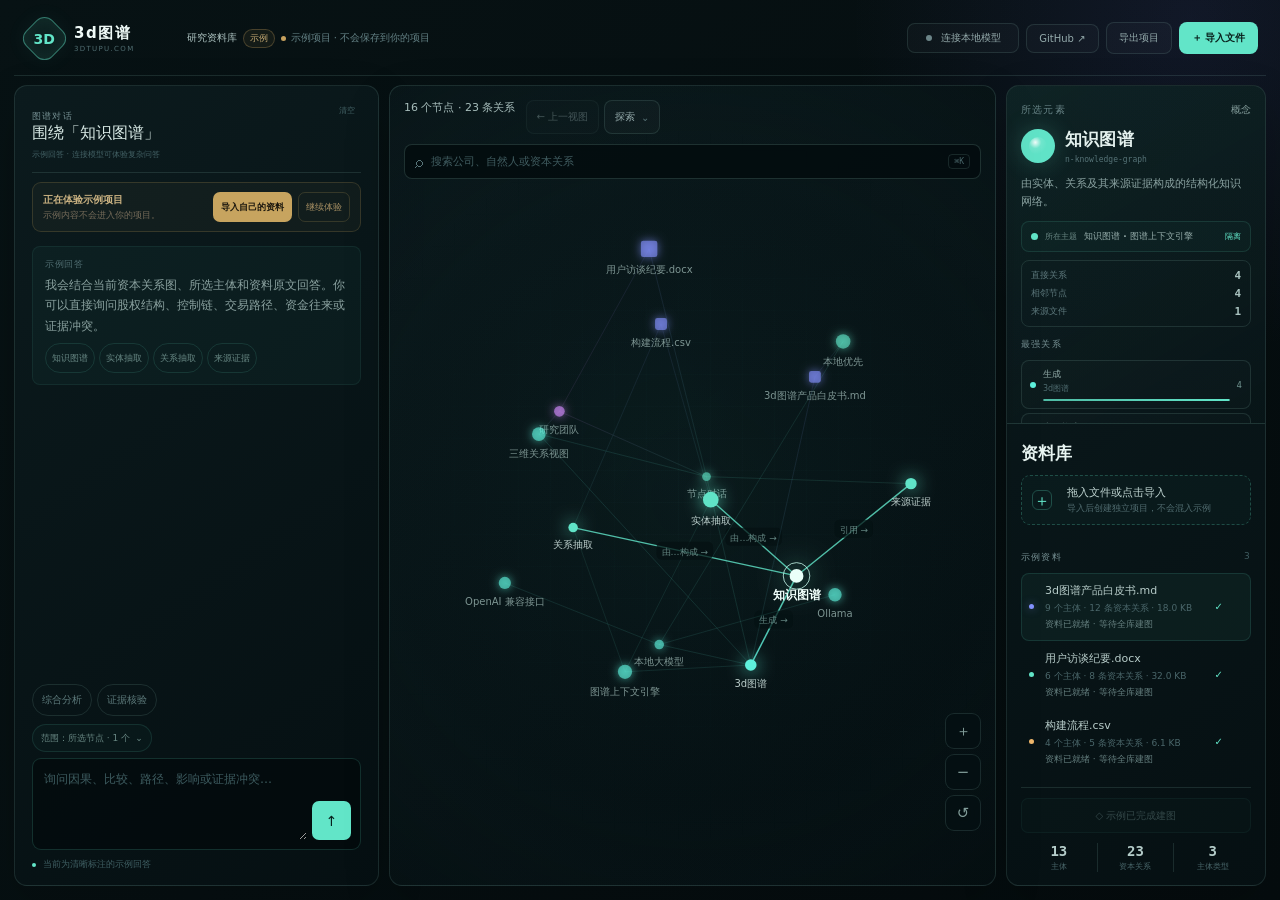
==== commit 0dd820f6: "恢复最初的通用 3D 图谱，DealGraph 独立迁出" ====
--- a/index.html
+++ b/index.html
@@ -1,16 +1 @@
-<!doctype html>
-<html lang="zh-CN">
-  <head>
-    <meta http-equiv="Content-Security-Policy" content="default-src &#39;self&#39;; script-src &#39;self&#39;; style-src &#39;self&#39; &#39;unsafe-inline&#39;; img-src &#39;self&#39; data:; connect-src &#39;self&#39;; object-src &#39;none&#39;; frame-src &#39;none&#39;; worker-src &#39;none&#39;; media-src &#39;self&#39;; base-uri &#39;self&#39;; form-action &#39;none&#39;">
-
-    <meta charset="UTF-8" />
-    <meta name="viewport" content="width=device-width, initial-scale=1.0" />
-    <meta name="description" content="精品投行个人客户与项目工作台：商业关系、沟通记录、下一步行动与加密文件保存。" />
-    <title>DealGraph · 客户与项目工作台</title>
-    <script type="module" crossorigin src="/assets/index-Dh1KKFA3.js"></script>
-    <link rel="stylesheet" crossorigin href="/assets/index-pR7F_89_.css">
-  </head>
-  <body>
-    <div id="root"></div>
-  </body>
-</html>
+<!DOCTYPE html><html lang="zh-CN"><head><meta charSet="utf-8"/><meta name="viewport" content="width=device-width, initial-scale=1"/><link rel="stylesheet" href="/_next/static/chunks/0visodjb9d-sq.css" data-precedence="next"/><link rel="preload" as="script" fetchPriority="low" href="/_next/static/chunks/10mluhc84.1ee.js"/><script src="/_next/static/chunks/0pbz.j~ornctw.js" async=""></script><script src="/_next/static/chunks/0c_u0uom0kk-9.js" async=""></script><script src="/_next/static/chunks/turbopack-0-2-jyq65k6gh.js" async=""></script><script src="/_next/static/chunks/0emjh6do4g2sf.js" async=""></script><script src="/_next/static/chunks/17f2ht9wo-phb.js" async=""></script><script src="/_next/static/chunks/0eux6p_.wluw0.js" async=""></script><script src="/_next/static/chunks/0ce~x.citk_b9.js" async=""></script><title>3d图谱｜让复杂关系可见、可问、可推理</title><meta name="description" content="面向复杂资料的本地优先三维知识图谱工作台。"/><meta name="application-name" content="3d图谱"/><meta name="keywords" content="知识图谱,本地大模型,三维可视化,中文知识库,关系分析"/><meta property="og:title" content="3d图谱"/><meta property="og:description" content="三维图谱基座 · 让复杂关系可见、可问、可推理"/><meta property="og:locale" content="zh_CN"/><meta property="og:image" content="https://3dtupu.com/og.png"/><meta property="og:image:width" content="1200"/><meta property="og:image:height" content="630"/><meta property="og:image:alt" content="3d图谱三维关系网络"/><meta property="og:type" content="website"/><meta name="twitter:card" content="summary_large_image"/><meta name="twitter:title" content="3d图谱"/><meta name="twitter:description" content="三维图谱基座 · 让复杂关系可见、可问、可推理"/><meta name="twitter:image" content="https://3dtupu.com/og.png"/><script src="/_next/static/chunks/03~yq9q893hmn.js" noModule=""></script></head><body><div hidden=""><!--$--><!--/$--></div><main class="app-shell"><header class="topbar"><div class="brand-button" aria-label="3d图谱"><span class="brand-mark"><b>3D</b></span><span><strong>3d图谱</strong><small>3DTUPU.COM</small></span></div><div class="workspace-name"><b>研究资料库</b><span class="sample-badge">示例</span><em class="save-indicator sample" title="示例项目 · 不会保存到你的项目">示例项目 · 不会保存到你的项目</em></div><div class="top-actions"><button class="connection-pill demo"><i></i> <!-- -->连接本地模型</button><button class="mobile-model-button">模型</button><button class="mobile-library-button" disabled="">资料</button><a class="ghost-button repository-link" href="https://github.com/yanlinc-hue/3dtupu" target="_blank" rel="noreferrer" aria-label="在新窗口打开 3d图谱 GitHub 仓库">GitHub ↗</a><button class="ghost-button export-button" disabled="">导出项目</button><button class="primary-small" disabled="">＋ 导入文件</button></div></header><section class="workspace" aria-busy="true"><div class="project-loading-overlay" role="status"><i></i><span>正在恢复本机项目…</span></div><aside class="library-panel panel " aria-label="资料库"><section class="right-selection-card" aria-label="所选图谱元素"><div class="right-selection-overline"><span>所选元素</span><b>概念</b></div><div class="right-selection-title"><div class="node-orb kind-concept"></div><div><h2>知识图谱</h2><small>n-knowledge-graph</small></div></div><p>由实体、关系及其来源证据构成的结构化知识网络。</p><button class="node-community-pill"><i style="background:#62e5c8"></i><span>所在主题</span><b>知识图谱 · 图谱上下文引擎</b><em>隔离</em></button><div class="relation-row"><span>直接关系</span><b>4</b><span>相邻节点</span><b>4</b><span>来源文件</span><b>1</b></div><div class="section-label">最强关系</div><div class="relationship-strength-list compact"><button><i class="kind-technology"></i><span><b>生成</b><small>3d图谱</small><em><u style="width:100%"></u></em></span><strong>4</strong></button><button><i class="kind-concept"></i><span><b>由…构成</b><small>实体抽取</small><em><u style="width:75%"></u></em></span><strong>3</strong></button><button><i class="kind-concept"></i><span><b>由…构成</b><small>关系抽取</small><em><u style="width:75%"></u></em></span><strong>3</strong></button></div><details class="right-selection-evidence"><summary>原文证据<!-- --> <b>1</b></summary><p>所有实体和关系必须指向至少一段原文证据。</p><small>3d图谱产品白皮书.md</small></details><div class="selection-actions"><button class="selection-chat-focus">围绕所选节点提问 →</button></div></section><div class="panel-heading"><div><h2>资料库</h2></div><div class="library-heading-actions"><button class="icon-button mobile-library-close" aria-label="关闭资料库">×</button></div></div><input class="visually-hidden" type="file" multiple="" disabled="" accept=".pdf,.docx,.pptx,.xlsx,.xls,.png,.jpg,.jpeg,.webp,.html,.htm,.md,.markdown,.txt,.csv,.tsv,.json,.3dtupu.json,.tupu.json"/><button class="upload-zone " disabled=""><span class="upload-glyph">＋</span><strong>拖入文件或点击导入</strong><span>导入后创建独立项目，不会混入示例</span></button><div class="section-label">示例资料<!-- --> <span>3</span></div><div class="document-list"><div class="file-card-row"><button class="file-card active  "><i class="file-dot color-0"></i><span><b title="3d图谱产品白皮书.md">3d图谱产品白皮书.md</b><small>9<!-- --> 个主体 · <!-- -->12<!-- --> 条资本关系 · <!-- -->18.0 KB</small><small class="file-coverage" title="资料已就绪 · 等待全库建图">资料已就绪 · 等待全库建图</small></span><em>✓</em></button></div><div class="file-card-row"><button class="file-card   "><i class="file-dot color-1"></i><span><b title="用户访谈纪要.docx">用户访谈纪要.docx</b><small>6<!-- --> 个主体 · <!-- -->8<!-- --> 条资本关系 · <!-- -->32.0 KB</small><small class="file-coverage" title="资料已就绪 · 等待全库建图">资料已就绪 · 等待全库建图</small></span><em>✓</em></button></div><div class="file-card-row"><button class="file-card   "><i class="file-dot color-2"></i><span><b title="构建流程.csv">构建流程.csv</b><small>4<!-- --> 个主体 · <!-- -->5<!-- --> 条资本关系 · <!-- -->6.1 KB</small><small class="file-coverage" title="资料已就绪 · 等待全库建图">资料已就绪 · 等待全库建图</small></span><em>✓</em></button></div></div><div class="library-bottom"><button class="model-extract-button" disabled="">◇ 示例已完成建图</button><div class="library-stats"><span><b>13</b><small>主体</small></span><span><b>23</b><small>资本关系</small></span><span><b>3</b><small>主体类型</small></span></div></div></aside><section class="graph-stage panel"><div class="graph-toolbar"><div class="view-title">16<!-- --> 个节点 · <!-- -->23<!-- --> 条关系</div><div class="graph-search-wrap"><span>⌕</span><input placeholder="搜索公司、自然人或资本关系" aria-label="搜索图谱，快捷键 Command 或 Control K" value=""/><kbd>⌘K</kbd></div><div class="toolbar-actions"><button class="view-back-button" disabled="">← 上一视图</button><details class="explore-menu"><summary class="">探索</summary><div class="explore-menu-popover"><button class="">路径分析 <small>查看两点间的关系链路</small></button><button class="">聚焦所选邻域<!-- --> <small>隐藏暂时无关的元素</small></button><button class="">图谱洞察 <small>主题、中心节点与关系强度</small></button><div class="explore-filter-group"><span>节点类型</span><button class="kind-enabled" aria-pressed="true"><i class="kind-document"></i>文件<small>3</small></button><button class="kind-enabled" aria-pressed="true"><i class="kind-organization"></i>企业/机构<small>1</small></button><button class="kind-enabled" aria-pressed="true"><i class="kind-concept"></i>概念<small>6</small></button><button class="kind-enabled" aria-pressed="true"><i class="kind-technology"></i>技术<small>6</small></button></div><button class="fullscreen-button">全屏查看 <small>沉浸探索当前图谱</small></button></div></details></div></div><div class="canvas-wrap"><canvas class="graph-canvas" aria-label="可旋转、缩放和选择节点的三维知识图谱" tabindex="0"></canvas><div class="canvas-controls" aria-label="图谱缩放控制"><button aria-label="放大图谱">＋</button><button aria-label="缩小图谱">−</button><button aria-label="重置图谱视角">↺</button></div></div></section><button class="mobile-inspector-trigger"><i class="kind-concept"></i><span>知识图谱</span><b>详情与问答</b></button><aside class="inspector-panel panel  mobile-tab-details" aria-label="图谱对话与选择详情"><div class="mobile-sheet-heading"><div role="tablist" aria-label="节点面板"><button class="active" role="tab" aria-selected="true">详情</button><button class="" role="tab" aria-selected="false">对话</button></div><button>模型</button><button aria-label="关闭节点面板">×</button></div><div class="inspector-scroll"><div class="node-overline">当前选择 · <!-- -->概念</div><div class="node-title-row"><div class="node-orb kind-concept"></div><div><h2>知识图谱</h2><span>ID · N-KNOWLEDGE-GRAPH</span></div></div><p class="node-summary">由实体、关系及其来源证据构成的结构化知识网络。</p><button class="node-community-pill"><i style="background:#62e5c8"></i><span>所在主题</span><b>知识图谱 · 图谱上下文引擎</b><em>隔离</em></button><div class="relation-row"><span>直接关系</span><b>4</b><span>相邻节点</span><b>4</b><span>来源文件</span><b>1</b></div><div class="section-label">对话范围</div><div class="scope-chips"><button><i class="kind-concept"></i>知识图谱<span>×</span></button></div><div class="section-label">最强关系</div><div class="relationship-strength-list"><button><i class="kind-technology"></i><span><b>生成</b><small>3d图谱</small><em><u style="width:100%"></u></em></span><strong>4</strong></button><button><i class="kind-concept"></i><span><b>由…构成</b><small>实体抽取</small><em><u style="width:75%"></u></em></span><strong>3</strong></button><button><i class="kind-concept"></i><span><b>由…构成</b><small>关系抽取</small><em><u style="width:75%"></u></em></span><strong>3</strong></button><button><i class="kind-concept"></i><span><b>引用</b><small>来源证据</small><em><u style="width:75%"></u></em></span><strong>3</strong></button></div><div class="section-label">相邻节点</div><div class="neighbor-list"><button><i class="kind-technology"></i><span><b>3d图谱</b><small>生成</small></span><em>›</em></button><button><i class="kind-concept"></i><span><b>来源证据</b><small>引用</small></span><em>›</em></button><button><i class="kind-concept"></i><span><b>实体抽取</b><small>由…构成</small></span><em>›</em></button><button><i class="kind-concept"></i><span><b>关系抽取</b><small>由…构成</small></span><em>›</em></button></div><div class="section-label">原文证据</div><div class="evidence-list"><details><summary><span>[<!-- -->1<!-- -->]</span>3d图谱产品白皮书.md</summary><p>所有实体和关系必须指向至少一段原文证据。</p></details></div></div><div class="chat-section"><div class="chat-heading"><div><span class="section-label">图谱对话</span><b>围绕「知识图谱」</b><small>示例回答 · 连接模型可体验复杂问答</small></div><button>清空</button></div><div class="sample-inline-notice" role="status"><span><b>正在体验示例项目</b><small>示例内容不会进入你的项目。</small></span><button class="primary">导入自己的资料</button><button>继续体验</button></div><div class="message-list" role="log" aria-live="polite"><div class="message assistant "><div class="message-role">示例回答</div><p>我会结合当前资本关系图、所选主体和资料原文回答。你可以直接询问股权结构、控制链、交易路径、资金往来或证据冲突。</p><div class="answer-nodes"><button>知识图谱</button><button>实体抽取</button><button>关系抽取</button><button>来源证据</button></div></div></div><div class="chat-suggestions" aria-label="快捷提问"><button>综合分析</button><button>证据核验</button></div><div class="qa-scope-row"><details><summary>范围：所选节点 · 1 个</summary><div><button class="active"><b>智能（推荐）</b><small>有选择时聚焦，否则使用当前视图</small></button><button class=""><b>当前视图</b><small>只分析此刻可见的节点与关系</small></button><button class=""><b>全部资料</b><small>忽略当前筛选，检索完整项目</small></button></div></details></div><div class="prompt-box"><textarea aria-label="输入关于当前视图和文档的问题" placeholder="询问因果、比较、路径、影响或证据冲突…"></textarea><button aria-label="发送问题">↑</button></div><div class="context-note"><i></i> <!-- -->当前为清晰标注的示例回答</div></div></aside></section></main><!--$--><!--/$--><script src="/_next/static/chunks/10mluhc84.1ee.js" id="_R_" async=""></script><script>(self.__next_f=self.__next_f||[]).push([0])</script><script>self.__next_f.push([1,"1:\"$Sreact.fragment\"\n2:I[11968,[\"/_next/static/chunks/0emjh6do4g2sf.js\",\"/_next/static/chunks/17f2ht9wo-phb.js\"],\"default\"]\n3:I[87804,[\"/_next/static/chunks/0emjh6do4g2sf.js\",\"/_next/static/chunks/17f2ht9wo-phb.js\"],\"default\"]\n4:I[7934,[\"/_next/static/chunks/0emjh6do4g2sf.js\",\"/_next/static/chunks/17f2ht9wo-phb.js\"],\"ClientPageRoot\"]\n5:I[31713,[\"/_next/static/chunks/0emjh6do4g2sf.js\",\"/_next/static/chunks/17f2ht9wo-phb.js\",\"/_next/static/chunks/0eux6p_.wluw0.js\",\"/_next/static/chunks/0ce~x.citk_b9.js\"],\"default\"]\n8:I[77916,[\"/_next/static/chunks/0emjh6do4g2sf.js\",\"/_next/static/chunks/17f2ht9wo-phb.js\"],\"OutletBoundary\"]\n9:\"$Sreact.suspense\"\nb:I[77916,[\"/_next/static/chunks/0emjh6do4g2sf.js\",\"/_next/static/chunks/17f2ht9wo-phb.js\"],\"ViewportBoundary\"]\nd:I[77916,[\"/_next/static/chunks/0emjh6do4g2sf.js\",\"/_next/static/chunks/17f2ht9wo-phb.js\"],\"MetadataBoundary\"]\nf:I[21480,[\"/_next/static/chunks/0emjh6do4g2sf.js\",\"/_next/static/chunks/17f2ht9wo-phb.js\"],\"default\",1]\n:HL[\"/_next/static/chunks/0visodjb9d-sq.css\",\"style\"]\n"])</script><script>self.__next_f.push([1,"0:{\"P\":null,\"c\":[\"\",\"\"],\"q\":\"\",\"i\":false,\"f\":[[[\"\",{\"children\":[\"__PAGE__\",{}]},\"$undefined\",\"$undefined\",16],[[\"$\",\"$1\",\"c\",{\"children\":[[[\"$\",\"link\",\"0\",{\"rel\":\"stylesheet\",\"href\":\"/_next/static/chunks/0visodjb9d-sq.css\",\"precedence\":\"next\",\"crossOrigin\":\"$undefined\",\"nonce\":\"$undefined\"}],[\"$\",\"script\",\"script-0\",{\"src\":\"/_next/static/chunks/0emjh6do4g2sf.js\",\"async\":true,\"nonce\":\"$undefined\"}],[\"$\",\"script\",\"script-1\",{\"src\":\"/_next/static/chunks/17f2ht9wo-phb.js\",\"async\":true,\"nonce\":\"$undefined\"}]],[\"$\",\"html\",null,{\"lang\":\"zh-CN\",\"children\":[\"$\",\"body\",null,{\"children\":[\"$\",\"$L2\",null,{\"parallelRouterKey\":\"children\",\"error\":\"$undefined\",\"errorStyles\":\"$undefined\",\"errorScripts\":\"$undefined\",\"template\":[\"$\",\"$L3\",null,{}],\"templateStyles\":\"$undefined\",\"templateScripts\":\"$undefined\",\"notFound\":[[[\"$\",\"title\",null,{\"children\":\"404: This page could not be found.\"}],[\"$\",\"div\",null,{\"style\":{\"fontFamily\":\"system-ui,\\\"Segoe UI\\\",Roboto,Helvetica,Arial,sans-serif,\\\"Apple Color Emoji\\\",\\\"Segoe UI Emoji\\\"\",\"height\":\"100vh\",\"textAlign\":\"center\",\"display\":\"flex\",\"flexDirection\":\"column\",\"alignItems\":\"center\",\"justifyContent\":\"center\"},\"children\":[\"$\",\"div\",null,{\"children\":[[\"$\",\"style\",null,{\"dangerouslySetInnerHTML\":{\"__html\":\"body{color:#000;background:#fff;margin:0}.next-error-h1{border-right:1px solid rgba(0,0,0,.3)}@media (prefers-color-scheme:dark){body{color:#fff;background:#000}.next-error-h1{border-right:1px solid rgba(255,255,255,.3)}}\"}}],[\"$\",\"h1\",null,{\"className\":\"next-error-h1\",\"style\":{\"display\":\"inline-block\",\"margin\":\"0 20px 0 0\",\"padding\":\"0 23px 0 0\",\"fontSize\":24,\"fontWeight\":500,\"verticalAlign\":\"top\",\"lineHeight\":\"49px\"},\"children\":404}],[\"$\",\"div\",null,{\"style\":{\"display\":\"inline-block\"},\"children\":[\"$\",\"h2\",null,{\"style\":{\"fontSize\":14,\"fontWeight\":400,\"lineHeight\":\"49px\",\"margin\":0},\"children\":\"This page could not be found.\"}]}]]}]}]],[]],\"forbidden\":\"$undefined\",\"unauthorized\":\"$undefined\"}]}]}]]}],{\"children\":[[\"$\",\"$1\",\"c\",{\"children\":[[\"$\",\"$L4\",null,{\"Component\":\"$5\",\"serverProvidedParams\":{\"searchParams\":{},\"params\":{},\"promises\":[\"$@6\",\"$@7\"]}}],[[\"$\",\"script\",\"script-0\",{\"src\":\"/_next/static/chunks/0eux6p_.wluw0.js\",\"async\":true,\"nonce\":\"$undefined\"}],[\"$\",\"script\",\"script-1\",{\"src\":\"/_next/static/chunks/0ce~x.citk_b9.js\",\"async\":true,\"nonce\":\"$undefined\"}]],[\"$\",\"$L8\",null,{\"children\":[\"$\",\"$9\",null,{\"name\":\"Next.MetadataOutlet\",\"children\":\"$@a\"}]}]]}],{},null,false,null]},null,false,null],[\"$\",\"$1\",\"h\",{\"children\":[null,[\"$\",\"$Lb\",null,{\"children\":\"$Lc\"}],[\"$\",\"div\",null,{\"hidden\":true,\"children\":[\"$\",\"$Ld\",null,{\"children\":[\"$\",\"$9\",null,{\"name\":\"Next.Metadata\",\"children\":\"$Le\"}]}]}],null]}],false]],\"m\":\"$undefined\",\"G\":[\"$f\",[[\"$\",\"link\",\"0\",{\"rel\":\"stylesheet\",\"href\":\"/_next/static/chunks/0visodjb9d-sq.css\",\"precedence\":\"next\",\"crossOrigin\":\"$undefined\",\"nonce\":\"$undefined\"}]]],\"S\":true,\"h\":null,\"s\":\"$undefined\",\"l\":\"$undefined\",\"p\":\"$undefined\",\"d\":\"$undefined\",\"b\":\"bmytycX5h_s3y11xpOx_8\"}\n"])</script><script>self.__next_f.push([1,"6:{}\n7:\"$0:f:0:1:1:children:0:props:children:0:props:serverProvidedParams:params\"\n"])</script><script>self.__next_f.push([1,"c:[[\"$\",\"meta\",\"0\",{\"charSet\":\"utf-8\"}],[\"$\",\"meta\",\"1\",{\"name\":\"viewport\",\"content\":\"width=device-width, initial-scale=1\"}]]\n"])</script><script>self.__next_f.push([1,"a:null\ne:[[\"$\",\"title\",\"0\",{\"children\":\"3d图谱｜让复杂关系可见、可问、可推理\"}],[\"$\",\"meta\",\"1\",{\"name\":\"description\",\"content\":\"面向复杂资料的本地优先三维知识图谱工作台。\"}],[\"$\",\"meta\",\"2\",{\"name\":\"application-name\",\"content\":\"3d图谱\"}],[\"$\",\"meta\",\"3\",{\"name\":\"keywords\",\"content\":\"知识图谱,本地大模型,三维可视化,中文知识库,关系分析\"}],[\"$\",\"meta\",\"4\",{\"property\":\"og:title\",\"content\":\"3d图谱\"}],[\"$\",\"meta\",\"5\",{\"property\":\"og:description\",\"content\":\"三维图谱基座 · 让复杂关系可见、可问、可推理\"}],[\"$\",\"meta\",\"6\",{\"property\":\"og:locale\",\"content\":\"zh_CN\"}],[\"$\",\"meta\",\"7\",{\"property\":\"og:image\",\"content\":\"https://3dtupu.com/og.png\"}],[\"$\",\"meta\",\"8\",{\"property\":\"og:image:width\",\"content\":\"1200\"}],[\"$\",\"meta\",\"9\",{\"property\":\"og:image:height\",\"content\":\"630\"}],[\"$\",\"meta\",\"10\",{\"property\":\"og:image:alt\",\"content\":\"3d图谱三维关系网络\"}],[\"$\",\"meta\",\"11\",{\"property\":\"og:type\",\"content\":\"website\"}],[\"$\",\"meta\",\"12\",{\"name\":\"twitter:card\",\"content\":\"summary_large_image\"}],[\"$\",\"meta\",\"13\",{\"name\":\"twitter:title\",\"content\":\"3d图谱\"}],[\"$\",\"meta\",\"14\",{\"name\":\"twitter:description\",\"content\":\"三维图谱基座 · 让复杂关系可见、可问、可推理\"}],[\"$\",\"meta\",\"15\",{\"name\":\"twitter:image\",\"content\":\"https://3dtupu.com/og.png\"}]]\n"])</script></body></html>
--- a/_next/static/chunks/0visodjb9d-sq.css
+++ b/_next/static/chunks/0visodjb9d-sq.css
@@ -0,0 +1 @@
+:root{--bg:#061012;--panel:#0a171aeb;--panel-strong:#0b1b1e;--line:#aae8de1f;--line-strong:#6ce4cc45;--muted:#708a8e;--dim:#49666a;--text:#e8f5f2;--mint:#62e5c8;--mint-dark:#143e38;--violet:#8492ff;--amber:#f0b86c;--danger:#ff8792}*{box-sizing:border-box}html,body{background:var(--bg);min-height:100%;color:var(--text);margin:0}body{font-family:Inter,SF Pro Display,PingFang SC,Microsoft YaHei,system-ui,sans-serif;overflow:hidden}button,textarea,input,select{font:inherit}button{color:inherit}button:focus-visible,input:focus-visible,textarea:focus-visible,select:focus-visible{outline-offset:2px;outline:2px solid #62e5c8b3}button:disabled{cursor:not-allowed;opacity:.42}::-webkit-scrollbar{width:5px;height:5px}::-webkit-scrollbar-track{background:0 0}::-webkit-scrollbar-thumb{background:#82b5af33;border-radius:9px}.app-shell{background:radial-gradient(circle at 50% 45%,#2d817421,#0000 34%),radial-gradient(circle at 93% 2%,#6f64e21c,#0000 23%),linear-gradient(135deg,#071214 0%,#050c0e 100%);min-height:100vh;padding:14px}.topbar{border-bottom:1px solid var(--line);align-items:center;gap:18px;height:62px;padding:0 8px 13px;display:flex}.brand-button{cursor:pointer;text-align:left;background:0 0;border:0;align-items:center;gap:11px;padding:0 4px;display:flex}.brand-button>span:last-child{flex-direction:column;gap:2px;display:flex}.brand-button strong{color:#effaf7;letter-spacing:.1em;white-space:nowrap;font-size:15px}.brand-button small{color:#506d71;letter-spacing:.19em;font-size:7px}.brand-mark{background:#62e5c812;border:1px solid #62e5c873;border-radius:11px;place-items:center;width:37px;height:37px;display:grid;transform:rotate(45deg);box-shadow:inset 0 0 18px #62e5c812,0 0 22px #62e5c80f}.brand-mark b{color:var(--mint);font-size:14px;transform:rotate(-45deg)}.workspace-name{color:#496569;align-items:baseline;gap:6px;margin-left:30px;font-size:11px;display:flex}.workspace-name b{color:#afc5c3;font-weight:550}.workspace-name em{color:#638084;font-style:normal}.save-indicator{text-overflow:ellipsis;white-space:nowrap;max-width:180px;overflow:hidden}.save-indicator:before{content:"";background:#587175;border-radius:50%;width:5px;height:5px;margin-right:5px;display:inline-block}.save-indicator.saved:before{background:var(--mint)}.save-indicator.saving:before,.save-indicator.loading:before{background:var(--amber);animation:1s infinite pulse}.save-indicator.error{color:var(--danger)}.save-indicator.error:before{background:var(--danger)}.top-actions{align-items:center;gap:7px;margin-left:auto;display:flex}.connection-pill,.ghost-button,.primary-small,.mobile-model-button,.mobile-library-button,.toolbar-actions button,.icon-button,.secondary-button,.primary-button{border:1px solid var(--line);color:#94aaab;cursor:pointer;background:#ffffff06;border-radius:8px;transition:border-color .18s,background .18s,color .18s}.connection-pill:hover,.ghost-button:hover,.mobile-model-button:hover,.mobile-library-button:hover,.toolbar-actions button:hover{color:#d0e4e1;border-color:#62e5c840}.connection-pill{min-width:112px;padding:7px 10px;font-size:9px}.connection-pill i,.connection-result i{background:#6c8588;border-radius:50%;width:6px;height:6px;margin-right:6px;display:inline-block}.connection-pill.connected i,.connection-result.connected i{background:var(--mint);box-shadow:0 0 10px #62e5c8cc}.connection-pill.testing i,.connection-result.testing i{background:var(--amber);animation:1s infinite pulse}.connection-pill.error i,.connection-result.error i{background:var(--danger)}.ghost-button,.primary-small{padding:8px 12px;font-size:9px}.mobile-model-button,.mobile-library-button{padding:8px 10px;font-size:9px;display:none}.repository-link{white-space:nowrap;align-items:center;text-decoration:none;display:inline-flex}.primary-small,.primary-button{background:var(--mint);color:#09201c;border-color:#0000;font-weight:700}.primary-small:hover,.primary-button:hover{background:#7df1d6}.workspace{grid-template-columns:244px minmax(400px,1fr) 322px;gap:9px;height:calc(100vh - 90px);padding-top:9px;display:grid;position:relative}.project-loading-overlay{z-index:20;border:1px solid var(--line);-webkit-backdrop-filter:blur(8px);backdrop-filter:blur(8px);color:#8ca5a2;background:#051012e6;border-radius:13px;place-content:center;justify-items:center;gap:10px;font-size:10px;display:grid;position:absolute;inset:9px 0 0}.project-loading-overlay i{border:2px solid #62e5c826;border-top-color:var(--mint);border-radius:50%;width:18px;height:18px;animation:.8s linear infinite spin}.panel{border:1px solid var(--line);background:linear-gradient(145deg,#0c1b1ef0,#061013e8);border-radius:13px;overflow:hidden;box-shadow:0 18px 48px #00000029}.library-panel{flex-direction:column;min-height:0;padding:17px 14px 13px;display:flex}.panel-heading{justify-content:space-between;align-items:center;display:flex}.library-heading-actions{align-items:center;gap:5px;display:flex}.mobile-library-close{display:none}.node-overline{color:#4d696d;letter-spacing:.17em;text-transform:uppercase;font-size:7px;display:block}h2{letter-spacing:.01em;margin:4px 0 0;font-size:16px}.icon-button{width:29px;height:29px;font-size:17px}.visually-hidden{clip:rect(0 0 0 0);white-space:nowrap;width:1px;height:1px;overflow:hidden;position:absolute!important}.upload-zone{color:#bfd4d1;cursor:pointer;background:#62e5c806;border:1px dashed #62e5c840;border-radius:9px;width:100%;margin:15px 0 17px;padding:13px 8px;transition:all .2s}.upload-zone:hover,.upload-zone.processing{background:#62e5c80e;border-color:#62e5c880}.upload-zone>span,.upload-zone strong{display:block}.upload-glyph{width:20px;height:20px;color:var(--mint);border:1px solid #62e5c840;border-radius:6px;place-items:center;margin:0 auto 6px;display:grid!important}.upload-zone strong{font-size:10px;font-weight:550}.upload-zone>span:last-child{color:#506b6f;margin-top:4px;font-size:7px}.section-label{color:#607b7f;letter-spacing:.13em;text-transform:uppercase;margin:14px 0 8px;font-size:7px}.section-label>span{float:right;color:#405d61}.document-list{min-height:80px;margin:0 -4px;padding:0 4px;overflow-y:auto}.file-card-row{position:relative}.file-card{text-align:left;cursor:pointer;background:0 0;border:1px solid #0000;border-radius:8px;grid-template-columns:8px minmax(0,1fr) auto;align-items:center;gap:8px;width:100%;padding:9px 27px 9px 7px;display:grid}.file-card:hover{background:#ffffff05}.file-card.active{background:#62e5c80d;border-color:#62e5c821}.file-card>span,.file-card b,.file-card small{min-width:0;display:block}.file-card b{color:#b8cdca;text-overflow:ellipsis;white-space:nowrap;font-size:9px;font-weight:520;overflow:hidden}.file-card small{color:#4b676b;margin-top:4px;font-size:7px}.file-card em{color:var(--mint);font-size:8px;font-style:normal}.file-remove{color:#456267;cursor:pointer;opacity:0;background:0 0;border:0;border-radius:6px;width:22px;height:22px;transition:all .18s;position:absolute;top:50%;right:5px;transform:translateY(-50%)}.file-card-row:hover .file-remove,.file-remove:focus-visible{opacity:1}.file-remove:hover{color:var(--danger);background:#ff879214}.file-dot{border-radius:50%;width:5px;height:5px}.color-0{background:var(--violet);box-shadow:0 0 8px #8492ff8c}.color-1{background:var(--mint)}.color-2{background:var(--amber)}.color-3{background:#dc8dff}.library-bottom{border-top:1px solid var(--line);margin-top:auto;padding-top:10px}.model-extract-button{color:#71918f;cursor:pointer;background:#62e5c809;border:1px solid #62e5c821;border-radius:7px;width:100%;padding:8px;font-size:8px}.model-extract-button:not(:disabled):hover{color:var(--mint);background:#62e5c812}.library-stats{grid-template-columns:repeat(3,1fr);margin-top:10px;display:grid}.library-stats span{text-align:center;border-right:1px solid var(--line)}.library-stats span:last-child{border:0}.library-stats b,.library-stats small{display:block}.library-stats b{color:#b5cdca;font:600 14px ui-monospace,monospace}.library-stats small{color:#486569;margin-top:2px;font-size:6px}.graph-stage{min-height:420px;position:relative}.graph-stage:before{content:"";pointer-events:none;background-image:linear-gradient(#6dc4bb06 1px,#0000 1px),linear-gradient(90deg,#6dc4bb06 1px,#0000 1px);background-size:32px 32px;position:absolute;inset:0;-webkit-mask-image:radial-gradient(circle,#000,#0000 77%);mask-image:radial-gradient(circle,#000,#0000 77%)}.graph-toolbar{z-index:4;align-items:center;gap:9px;display:flex;position:absolute;inset:13px 13px auto}.view-title{color:#a7bdbb;white-space:nowrap;font-size:9px}.view-title small{color:#456267;margin-left:7px;font-size:7px}.graph-search-wrap{border:1px solid var(--line);background:#030c0eb3;border-radius:8px;align-items:center;width:min(280px,32vw);height:30px;margin-left:auto;padding:0 8px;display:flex;position:relative}.graph-search-wrap>span{color:#587579;margin-right:6px}.graph-search-wrap input{color:#c1d3d1;background:0 0;border:0;outline:0;width:100%;font-size:8px}.graph-search-wrap input::placeholder{color:#405c60}.graph-search-wrap>button{color:#557277;cursor:pointer;background:0 0;border:0}.search-results{border:1px solid var(--line);background:#081518fa;border-radius:8px;padding:5px;position:absolute;top:35px;left:0;right:0;box-shadow:0 14px 35px #00000059}.search-results button{color:#9db2b1;text-align:left;cursor:pointer;background:0 0;border:0;border-radius:5px;justify-content:space-between;width:100%;padding:8px;font-size:8px;display:flex}.search-results button:hover{background:#62e5c80f}.search-results small{color:#4b676b}.toolbar-actions{gap:5px;display:flex}.toolbar-actions button{white-space:nowrap;padding:7px 8px;font-size:7px}.toolbar-actions button.active{color:var(--mint);background:#62e5c80f;border-color:#62e5c852}.canvas-wrap{position:absolute;inset:0}.graph-canvas{cursor:grab;touch-action:none;width:100%;height:100%;display:block}.graph-canvas:active{cursor:grabbing}.canvas-controls{display:none}.graph-tooltip{z-index:5;border:1px solid var(--line-strong);color:#d5e7e4;pointer-events:none;white-space:nowrap;background:#051113eb;border-radius:5px;padding:5px 7px;font-size:8px;position:absolute;transform:translate(12px,-26px)}.graph-legend,.graph-hint{z-index:3;color:#506c70;font-size:7px;position:absolute;bottom:13px}.graph-legend{scrollbar-width:none;gap:4px;max-width:calc(100% - 265px);padding:2px;display:flex;left:14px;overflow-x:auto}.graph-legend::-webkit-scrollbar{display:none}.graph-legend button{color:#5d787c;cursor:pointer;background:#040e1073;border:1px solid #0000;border-radius:99px;flex:none;align-items:center;gap:4px;padding:4px 6px;font-size:7px;display:inline-flex}.graph-legend button:hover{border-color:var(--line);color:#9db5b2}.graph-legend button.disabled{opacity:.28;text-decoration:line-through}.graph-legend i{border-radius:50%;width:5px;height:5px}.graph-legend small{color:#3f5b5f;font-size:6px}.graph-hint{right:14px}.focus-banner{z-index:4;color:#72938f;cursor:pointer;background:#051214e0;border:1px solid #62e5c830;border-radius:99px;padding:6px 10px;font-size:7px;position:absolute;bottom:38px;left:50%;transform:translate(-50%)}.kind-document{background:#8492ff!important}.kind-person{background:#f5b66d!important}.kind-organization{background:#d58cff!important}.kind-concept{background:#60e3c7!important}.kind-location{background:#69b7ff!important}.kind-event{background:#ff7d9d!important}.kind-technology{background:#5ef0dc!important}.kind-data{background:#e2d56c!important}.inspector-panel{flex-direction:column;min-height:0;padding:16px 14px 12px;display:flex}.inspector-scroll{min-height:205px;max-height:49%;padding-right:3px;overflow-y:auto}.node-title-row{align-items:center;gap:11px;margin-top:12px;display:flex}.node-orb{border-radius:50%;flex:none;width:38px;height:38px;position:relative;box-shadow:0 0 24px #62e5c83d}.node-orb:before{content:"";border-radius:inherit;background:radial-gradient(circle at 35% 30%,#ffffffe6,#ffffff1a 35%,#0000 70%);position:absolute;inset:8px}.relation-orb{width:38px;height:38px;color:var(--mint);background:#62e5c80e;border:1px solid #62e5c847;border-radius:11px;flex:none;place-items:center;display:grid;position:relative;box-shadow:0 0 24px #62e5c81f}.relation-orb i{background:linear-gradient(90deg, #8492ff, var(--mint));border-radius:99px;width:21px;height:2px;position:absolute}.relation-orb b{margin-left:20px;font-size:13px;line-height:1;position:relative}.node-title-row h2{text-overflow:ellipsis;white-space:nowrap;max-width:225px;margin:0;font-size:16px;overflow:hidden}.node-title-row span{text-overflow:ellipsis;white-space:nowrap;color:#48666b;max-width:220px;margin-top:3px;font:6px ui-monospace,monospace;display:block;overflow:hidden}.node-summary{color:#7a9294;margin:13px 0 10px;font-size:9px;line-height:1.7}.relation-row{border:1px solid var(--line);color:#5d787c;border-radius:8px;grid-template-columns:1fr auto;gap:5px;padding:10px;font-size:7px;display:grid}.relation-row b{color:#a9c2bf;font:600 9px ui-monospace,monospace}.scope-chips{flex-wrap:wrap;gap:5px;display:flex}.scope-chips button{color:#86a09e;cursor:pointer;background:#62e5c80a;border:1px solid #62e5c824;border-radius:99px;align-items:center;gap:5px;padding:5px 7px;font-size:7px;display:flex}.scope-chips i{border-radius:50%;width:5px;height:5px}.scope-chips span{color:#4d6a6e}.path-card{background:#62e5c809;border:1px solid #62e5c826;border-radius:9px;margin-top:12px;padding:10px}.path-card.empty{background:#f0b86c09;border-color:#f0b86c29}.path-card-heading{color:#75918f;letter-spacing:.08em;justify-content:space-between;align-items:center;font-size:7px;display:flex}.path-card-heading b{color:var(--mint);font:600 7px ui-monospace,monospace}.path-flow{flex-wrap:wrap;align-items:center;gap:4px;margin-top:8px;display:flex}.path-step{align-items:center;gap:4px;display:inline-flex}.path-step button{color:#9ab2af;cursor:pointer;background:0 0;border:1px solid #62e5c821;border-radius:99px;padding:4px 6px;font-size:7px}.path-step em{color:#4e6e70;font-size:6px;font-style:normal}.path-ask{width:100%;color:var(--mint);cursor:pointer;background:#62e5c80f;border:1px solid #62e5c82e;border-radius:7px;margin-top:9px;padding:7px;font-size:7px}.path-card p{color:#8a765d;margin:8px 0 0;font-size:7px;line-height:1.5}.neighbor-list{grid-template-columns:1fr 1fr;gap:4px;display:grid}.neighbor-list button{border:1px solid var(--line);text-align:left;cursor:pointer;background:#ffffff03;border-radius:7px;grid-template-columns:6px minmax(0,1fr) auto;align-items:center;gap:6px;min-width:0;padding:7px;display:grid}.neighbor-list button:hover{border-color:#62e5c838}.neighbor-list i{border-radius:50%;width:5px;height:5px}.neighbor-list b,.neighbor-list small{text-overflow:ellipsis;white-space:nowrap;display:block;overflow:hidden}.neighbor-list b{color:#8fa8a7;font-size:7px;font-weight:500}.neighbor-list small{color:#405f63;margin-top:2px;font-size:6px}.neighbor-list em{color:#47666a;font-style:normal}.evidence-list details{border-top:1px solid var(--line);padding:7px 0}.evidence-list summary{color:#789291;cursor:pointer;font-size:7px;list-style:none}.evidence-list summary span{color:var(--mint);margin-right:5px}.evidence-list p{color:#668185;white-space:pre-wrap;background:#62e5c806;border-left:2px solid #62e5c833;max-height:280px;margin:7px 0 0;padding:8px;font-size:7px;line-height:1.65;overflow:auto}.chat-section{border-top:1px solid var(--line);flex-direction:column;flex:1;min-height:250px;margin-top:10px;padding-top:10px;display:flex}.chat-heading{justify-content:space-between;align-items:flex-start;display:flex}.chat-heading .section-label{margin:0 0 3px}.chat-heading small{color:#426064;font-size:6px}.chat-heading button{color:#426064;cursor:pointer;background:0 0;border:0;font-size:7px}.message-list{flex:1;min-height:80px;margin:9px -2px 7px;padding:0 2px;overflow-y:auto}.message{background:#62e5c809;border:1px solid #62e5c814;border-radius:8px;margin-bottom:7px;padding:8px 9px}.message.user{background:#8492ff0b;border-color:#8492ff1a;margin-left:24px}.message.error{border-color:#ff87922e}.message-role{color:#4f6c70;letter-spacing:.08em;margin-bottom:4px;font-size:6px}.message p{color:#8aa19f;white-space:pre-wrap;margin:0;font-size:8px;line-height:1.65}.message.user p{color:#9caaa9}.typing-dot{background:var(--mint);border-radius:50%;width:5px;height:5px;margin-top:7px;animation:1s infinite pulse;display:block}.answer-nodes{flex-wrap:wrap;gap:4px;margin-top:7px;display:flex}.answer-nodes button{color:#678783;cursor:pointer;background:0 0;border:1px solid #62e5c821;border-radius:99px;padding:4px 6px;font-size:6px}.prompt-box{background:#02090b9e;border:1px solid #62e5c82b;border-radius:9px;grid-template-columns:minmax(0,1fr) 28px;align-items:end;gap:5px;padding:7px;display:grid}.prompt-box:focus-within{border-color:#62e5c861}.prompt-box textarea{resize:vertical;color:#c2d5d2;background:0 0;border:0;outline:0;min-height:42px;max-height:100px;font-size:8px;line-height:1.5}.prompt-box textarea::placeholder{color:#3d5b5f}.prompt-box button{background:var(--mint);color:#08211d;cursor:pointer;border:0;border-radius:7px;width:27px;height:27px;font-size:10px}.context-note{color:#3f5e62;margin-top:6px;font-size:6px}.context-note i{background:var(--mint);border-radius:50%;width:4px;height:4px;margin-right:4px;display:inline-block}.empty-inspector{color:#557175;margin:auto;font-size:9px}.empty-inspector.chat-ready{background:#62e5c806;border:1px solid #62e5c81a;border-radius:8px;align-items:baseline;gap:7px;margin:0 0 10px;padding:9px 10px;display:flex}.empty-inspector.chat-ready b{color:#8da6a3;font-size:9px;font-weight:560}.empty-inspector.chat-ready span{color:#4b696c;line-height:1.45}.mobile-sheet-heading,.mobile-inspector-trigger,.mobile-sheet-backdrop{display:none}.modal-backdrop{z-index:30;-webkit-backdrop-filter:blur(10px);backdrop-filter:blur(10px);background:#000709b8;place-items:center;padding:20px;display:grid;position:fixed;inset:0}.settings-modal{background:linear-gradient(145deg,#0e2326,#071518);border:1px solid #8bded129;border-radius:15px;width:min(470px,100%);max-height:92vh;padding:23px;overflow-y:auto;box-shadow:0 32px 100px #0000008c}.modal-header{justify-content:space-between;align-items:flex-start;display:flex}.modal-header h2{font-size:19px}.modal-intro{color:#779092;margin:14px 0 17px;font-size:9px;line-height:1.7}.provider-tabs{border:1px solid var(--line);background:#00000026;border-radius:9px;grid-template-columns:1fr 1fr;gap:5px;padding:4px;display:grid}.provider-tabs button{color:#647f82;cursor:pointer;background:0 0;border:0;border-radius:6px;padding:9px;font-size:9px}.provider-tabs button.active{color:var(--mint);background:#62e5c817}.field-label{color:#708b8d;margin-top:14px;font-size:8px;display:block}.field-label input,.field-label select{border:1px solid var(--line);color:#b6ccca;background:#020a0c73;border-radius:8px;outline:0;width:100%;height:36px;margin-top:6px;padding:0 10px;font-size:9px}.field-label input:focus,.field-label select:focus{border-color:#62e5c85c}.privacy-warning{color:#ad906c;background:#f0b86c0d;border:1px solid #f0b86c33;border-radius:7px;margin-top:7px;padding:8px;font-size:7px}.connection-result{border:1px solid var(--line);color:#678285;border-radius:8px;align-items:flex-start;margin-top:15px;padding:10px;font-size:8px;line-height:1.5;display:flex}.connection-result i{flex:none;margin-top:3px}.settings-notes{color:#567276;background:#ffffff05;border-radius:8px;flex-direction:column;gap:5px;margin-top:14px;padding:12px;font-size:7px;display:flex}.settings-notes b{color:#829b9b;margin-bottom:2px}.settings-notes code{color:#78aaa2}.modal-actions{justify-content:flex-end;gap:7px;margin-top:18px;display:flex}.secondary-button,.primary-button{padding:9px 13px;font-size:8px}.toast{z-index:40;color:#abc3c0;background:#071618f0;border:1px solid #62e5c833;border-radius:9px;max-width:min(480px,100vw - 30px);padding:10px 14px;font-size:8px;position:fixed;bottom:22px;left:50%;transform:translate(-50%);box-shadow:0 12px 36px #0006}@keyframes pulse{0%,to{opacity:.35;transform:scale(.85)}50%{opacity:1;transform:scale(1.15)}}@keyframes spin{to{transform:rotate(360deg)}}@media (max-width:1100px){.workspace{grid-template-columns:218px minmax(390px,1fr) 285px}.workspace-name{margin-left:8px}.workspace-name em{display:none}.graph-search-wrap{width:185px}.view-title small{display:none}}@media (max-width:1040px){body{overflow:auto}.app-shell{min-height:100dvh}.workspace{grid-template-columns:210px minmax(0,1fr);height:calc(100dvh - 90px)}.top-actions .export-button{display:none}.inspector-panel{z-index:26;visibility:hidden;pointer-events:none;width:min(380px,100vw - 24px);min-height:0;transition:transform .22s,visibility .22s;position:fixed;top:76px;bottom:12px;right:12px;transform:translate(calc(100% + 28px));box-shadow:0 24px 80px #00000094}.inspector-panel.mobile-open{visibility:visible;pointer-events:auto;transform:translate(0)}.mobile-sheet-heading{border-bottom:1px solid var(--line);align-items:center;gap:5px;margin:-5px 0 10px;padding-bottom:9px;display:flex}.mobile-sheet-heading>div{flex:1;gap:4px;display:flex}.mobile-sheet-heading button{border:1px solid var(--line);color:#6f8b8d;cursor:pointer;background:0 0;border-radius:7px;min-height:34px;padding:0 10px;font-size:10px}.mobile-sheet-heading button.active{color:var(--mint);background:#62e5c812;border-color:#62e5c840}.inspector-panel.mobile-tab-details .chat-section{display:none}.inspector-panel.mobile-tab-details .inspector-scroll{flex:1;min-height:0;max-height:none;display:block}.inspector-panel.mobile-tab-chat .inspector-scroll{display:none}.inspector-panel.mobile-tab-chat .chat-section{border-top:0;min-height:0;margin-top:0;padding-top:0;display:flex}.mobile-sheet-backdrop{z-index:24;-webkit-backdrop-filter:blur(4px);backdrop-filter:blur(4px);background:#0007098c;border:0;display:block;position:fixed;inset:0}.mobile-inspector-trigger{z-index:23;color:#9fb7b4;cursor:pointer;background:#07191bf0;border:1px solid #62e5c838;border-radius:99px;align-items:center;gap:7px;max-width:min(310px,100vw - 32px);min-height:42px;padding:8px 11px;display:flex;position:fixed;bottom:16px;right:16px;box-shadow:0 12px 35px #0000006b}.mobile-inspector-trigger i{border-radius:50%;flex:none;width:7px;height:7px}.mobile-inspector-trigger span{text-overflow:ellipsis;white-space:nowrap;font-size:10px;overflow:hidden}.mobile-inspector-trigger b{color:var(--mint);white-space:nowrap;font-size:9px}.inspector-panel .node-summary{font-size:12px}.inspector-panel .message p{font-size:11px}.inspector-panel .message-role,.inspector-panel .chat-heading small,.inspector-panel .chat-heading button{font-size:9px}.inspector-panel .prompt-box textarea{min-height:50px;font-size:12px}.inspector-panel .prompt-box{grid-template-columns:minmax(0,1fr) 36px}.inspector-panel .prompt-box button{width:36px;height:36px}.inspector-panel .context-note{font-size:8px}}@media (max-width:650px){.app-shell{padding:7px}.topbar{gap:7px;height:57px;padding-bottom:9px}.workspace-name,.connection-pill{display:none}.brand-button{gap:8px}.brand-mark{width:32px;height:32px}.brand-button strong{font-size:13px}.brand-button small{display:none}.top-actions{gap:4px}.primary-small,.repository-link{padding:8px 9px}.mobile-model-button,.mobile-library-button{display:inline-flex}.workspace{grid-template-columns:1fr;height:calc(100dvh - 71px);padding-top:7px}.graph-stage{border-radius:11px}.library-panel{z-index:26;top:70px;left:7px;bottom:max(7px, env(safe-area-inset-bottom));visibility:hidden;pointer-events:none;width:min(330px,100vw - 14px);min-height:0;transition:transform .22s,visibility .22s;position:fixed;transform:translate(calc(-100% - 18px));box-shadow:0 24px 80px #00000094}.library-panel.mobile-library-open{visibility:visible;pointer-events:auto;transform:translate(0)}.mobile-library-close{display:grid}.graph-toolbar{flex-wrap:wrap;align-items:flex-start}.graph-search-wrap{order:3;width:100%;height:36px;margin:0}.graph-search-wrap input{font-size:12px}.toolbar-actions{margin-left:auto}.toolbar-actions button{min-height:31px;font-size:9px}.toolbar-actions button:last-child{display:none}.canvas-controls{z-index:5;flex-direction:column;gap:5px;display:flex;position:absolute;top:112px;right:12px}.canvas-controls button{border:1px solid var(--line);color:#83a29f;cursor:pointer;background:#041012d1;border-radius:8px;width:36px;height:36px;font-size:15px}.graph-legend{gap:5px;max-width:none;right:12px}.graph-legend button{min-height:28px;padding:5px 7px;font-size:9px}.graph-legend button small{font-size:8px}.graph-hint{display:none}.inspector-panel{top:auto;left:7px;right:7px;bottom:max(7px, env(safe-area-inset-bottom));border-radius:15px;width:auto;height:min(78dvh,650px);padding:14px;transform:translateY(calc(100% + 28px))}.inspector-panel.mobile-open{transform:translateY(0)}.mobile-inspector-trigger{right:12px;bottom:max(12px, env(safe-area-inset-bottom));min-height:46px}.mobile-inspector-trigger span{font-size:12px}.mobile-inspector-trigger b{font-size:11px}.node-overline,.section-label{font-size:9px}.node-title-row h2{font-size:18px}.node-title-row span{font-size:9px}.node-summary{font-size:13px;line-height:1.6}.relation-row{font-size:10px}.relation-row b{font-size:11px}.scope-chips button{min-height:32px;font-size:10px}.path-card-heading,.path-card-heading b,.path-step button,.path-ask,.path-card p{font-size:10px}.path-step em{font-size:9px}.path-ask{min-height:38px}.neighbor-list button{min-height:44px}.neighbor-list b{font-size:11px}.neighbor-list small{font-size:9px}.evidence-list summary{min-height:34px;font-size:10px}.evidence-list p{font-size:11px}.chat-heading small,.chat-heading button{font-size:9px}.message p{font-size:12px}.message-role{font-size:9px}.answer-nodes button{min-height:30px;font-size:9px}.prompt-box{grid-template-columns:minmax(0,1fr) 38px}.prompt-box textarea{min-height:54px;font-size:13px}.prompt-box button{width:38px;height:38px}.context-note{font-size:9px}.settings-modal{padding:18px}.modal-intro,.provider-tabs button,.field-label,.connection-result{font-size:12px}.settings-notes{font-size:10px}.field-label input,.field-label select{height:42px;font-size:12px}.secondary-button,.primary-button{min-height:42px;font-size:11px}}.citation-link{color:#d6b46f;min-height:24px;font:inherit;vertical-align:baseline;cursor:pointer;background:#e8bd6814;border:1px solid #e8bd684d;border-radius:99px;align-items:center;margin:1px 2px;padding:2px 7px;font-size:.82em;line-height:1;display:inline-flex}.citation-link:hover,.citation-link:focus-visible{color:#f0cb83;border-color:#f0cb839e;outline:none;box-shadow:0 0 0 2px #e8bd681a}.citation-missing{color:#a8787e;background:#ff879212;border-radius:99px;align-items:center;min-height:22px;margin-inline:2px;padding:2px 6px;font-size:.8em;display:inline-flex}.answer-trace{color:#577572;text-align:left;text-overflow:ellipsis;white-space:nowrap;cursor:pointer;background:0 0;border:0;max-width:100%;margin-top:8px;padding:0;font-size:9px;display:block;overflow:hidden}.answer-trace:hover{color:#8eb0aa}.answer-trace.empty{color:#a88e5f;cursor:default}.citation-inspector{background:linear-gradient(150deg,#e8bd6812,#07141733);border-bottom-color:#e8bd682e}.citation-inspector .right-selection-overline>button{color:#9f8a64;cursor:pointer;background:0 0;border:0;padding:0;font-size:9px}.citation-navigation{grid-template-columns:28px minmax(0,1fr) 28px;align-items:center;gap:6px;margin-top:11px;display:grid}.citation-navigation>button{color:#a78e60;cursor:pointer;background:#ffffff04;border:1px solid #e8bd6826;border-radius:8px;min-height:30px}.citation-navigation .citation-source{text-align:left;min-width:0;padding:7px 9px;display:block}.citation-source b,.citation-source small{text-overflow:ellipsis;white-space:nowrap;display:block;overflow:hidden}.citation-source b{color:#d9c59f;font-size:10px}.citation-source small{color:#776c58;margin-top:3px;font-size:8px}.citation-inspector blockquote{color:#b7aaa0;white-space:pre-wrap;background:#e8bd6809;border:1px solid #e8bd681f;border-left:2px solid #c79c51;border-radius:0 8px 8px 0;max-height:360px;margin:11px 0 0;padding:10px 11px;font-size:11px;line-height:1.65;overflow:auto}.citation-stale{color:#a98b60;margin-top:8px;font-size:9px;line-height:1.5}.citation-graph-links{flex-wrap:wrap;gap:5px;display:flex}.citation-graph-links button{color:#9d8c70;cursor:pointer;background:0 0;border:1px solid #e8bd6821;border-radius:99px;align-items:center;gap:5px;min-height:28px;padding:5px 7px;font-size:8px;display:inline-flex}.citation-graph-links i{border-radius:50%;width:5px;height:5px}.evidence-banner{color:#d6b46f!important;border-color:#e8bd683d!important}@media (max-width:650px){.citation-link{min-height:36px;padding-inline:9px}.answer-trace{min-height:30px;font-size:10px}.citation-inspector blockquote{font-size:12px}}@media (max-width:390px){.brand-button>span:last-child{display:none}.repository-link{justify-content:center;width:38px;padding-inline:5px;font-size:0}.repository-link:after{content:"GH↗";font-size:9px}}@media (hover:none){.file-remove{opacity:1}}.sample-badge{color:#c3a872;background:#e8bd680f;border:1px solid #e8bd683d;border-radius:99px;padding:2px 6px;font-size:9px}.save-indicator.sample:before{background:#c6a15e}.workspace-notice{z-index:22;-webkit-backdrop-filter:blur(12px);backdrop-filter:blur(12px);background:#08181af5;border:1px solid #aae8de29;border-radius:10px;align-items:center;gap:7px;width:min(560px,100vw - 28px);padding:9px 10px 9px 13px;display:flex;position:fixed;top:69px;left:50%;transform:translate(-50%);box-shadow:0 18px 50px #00000057}.workspace-notice>span{flex:1;min-width:0}.workspace-notice b,.workspace-notice small{display:block}.workspace-notice b{color:#dbe9e6;font-size:11px}.workspace-notice small{color:#6e8989;margin-top:2px;font-size:10px}.workspace-notice button{border:1px solid var(--line);color:#8ca5a2;cursor:pointer;white-space:nowrap;background:0 0;border-radius:7px;min-height:32px;padding:6px 9px;font-size:10px}.workspace-notice button.primary{background:var(--mint);color:#09201c;border-color:#0000;font-weight:700}.error-notice{border-color:#ff879240}.error-notice b{color:#ffd4d7}.error-notice small{color:#b28a8e}.import-queue{background:#020a0c47;border:1px solid #62e5c821;border-radius:9px;flex:none;max-height:220px;margin:0 0 10px;padding:9px;overflow-y:auto}.import-queue-heading{justify-content:space-between;align-items:center;gap:8px;display:flex}.import-queue-heading span,.import-queue-heading b,.import-queue-heading small{min-width:0;display:block}.import-queue-heading b{color:#a8bfbb;font-size:10px;font-weight:560}.import-queue-heading small{color:#587477;margin-top:2px;font-size:9px}.import-queue-heading>button{color:#698482;cursor:pointer;background:0 0;border:0;font-size:9px}.import-job-list{flex-direction:column;gap:4px;margin-top:8px;display:flex}.import-job{background:#ffffff04;border-radius:7px;grid-template-columns:7px minmax(0,1fr) auto;align-items:center;gap:7px;min-height:34px;padding:5px 6px;display:grid}.import-job>i{border:2px solid #607b7e;border-radius:50%;width:7px;height:7px}.import-job.parsing>i,.import-job.extracting>i,.import-job.merging>i{border-top-color:var(--mint);animation:.8s linear infinite spin}.import-job.done>i{background:var(--mint);border:0}.import-job.partial>i{background:var(--amber);border:0}.import-job.error>i{background:var(--danger);border:0}.import-job span,.import-job b,.import-job small{min-width:0;display:block}.import-job b{color:#8fa8a5;text-overflow:ellipsis;white-space:nowrap;font-size:10px;font-weight:520;overflow:hidden}.import-job small{color:#4f6d70;text-overflow:ellipsis;white-space:nowrap;margin-top:2px;font-size:8px;overflow:hidden}.import-job>em{color:#6c8786;white-space:nowrap;font-size:8px;font-style:normal}.import-job.error>em{color:#c57f85}.retry-import{color:#bd858a;cursor:pointer;background:#ff87920a;border:1px solid #ff87922e;border-radius:7px;width:100%;min-height:31px;margin-top:7px;font-size:9px}.file-card.has-error{background:#ff879209;border-color:#ff879238}.file-card.has-error:hover,.file-card.has-error.active{background:#ff879211;border-color:#ff879257}.file-card.has-error .file-dot{background:var(--danger);box-shadow:0 0 9px #ff879261}.file-card.has-error em,.file-card.has-error .file-coverage{color:#c9868c}.file-coverage{overflow-wrap:anywhere;-webkit-line-clamp:2;-webkit-box-orient:vertical;line-height:1.35;overflow:hidden;color:#657f7f!important;margin-top:3px!important;display:-webkit-box!important}.file-card.has-error .file-coverage{color:#c9868c!important}.file-card.has-warning:not(.has-error){background:#ddb45c06;border-color:#ddb45c2e}.file-card.has-warning:not(.has-error) .file-dot{background:var(--amber);box-shadow:0 0 9px #ddb45c47}.file-card.has-warning:not(.has-error) em,.file-card.has-warning:not(.has-error) .file-coverage{color:#b99b61!important}.model-extract-progress{background:#62e5c809;border:1px solid #62e5c826;border-radius:8px;margin-bottom:7px;padding:7px 8px}.model-extract-progress>span{color:#8da6a2;white-space:nowrap;text-overflow:ellipsis;align-items:baseline;gap:6px;min-width:0;font-size:9px;display:flex;overflow:hidden}.model-extract-progress>span b{color:var(--mint);flex:none;font:600 9px ui-monospace,monospace}.model-extract-progress small{color:#587576;margin-top:3px;font-size:8px;display:block}.model-extract-progress progress{appearance:none;background:#aae8de17;border:0;border-radius:99px;width:100%;height:4px;margin-top:6px;display:block;overflow:hidden}.model-extract-progress progress::-webkit-progress-bar{background:#aae8de17;border-radius:99px}.model-extract-progress progress::-webkit-progress-value{background:linear-gradient(90deg, #4ec8b1, var(--mint));border-radius:99px;box-shadow:0 0 9px #62e5c838}.model-extract-progress progress::-moz-progress-bar{background:linear-gradient(90deg, #4ec8b1, var(--mint));border-radius:99px;box-shadow:0 0 9px #62e5c838}.model-stop-button{color:#cf9096;background:#ff87920b;border-color:#ff879238}.model-stop-button:not(:disabled):hover{color:#f0b4b9;background:#ff879214;border-color:#ff879261}.model-pending-note{background:#e8bd6809;border:1px solid #e8bd6829;border-radius:8px;margin-bottom:7px;padding:7px 8px}.model-pending-note b,.model-pending-note small{display:block}.model-pending-note b{color:#c6aa72;font-size:9px}.model-pending-note small{color:#7e7159;margin-top:2px;font-size:8px}.model-extract-options{justify-content:center;gap:12px;margin-top:3px;display:flex}.model-extract-options button{color:#607b7b;cursor:pointer;background:0 0;border:0;min-height:28px;font-size:9px}.model-extract-options button:not(:disabled):hover{color:#94aaa7}.model-extract-error{background:#ff87920b;border:1px solid #ff879238;border-radius:8px;grid-template-columns:minmax(0,1fr) auto 28px;align-items:center;gap:5px;margin-bottom:7px;padding:7px 6px 7px 8px;display:grid}.model-extract-error>span{min-width:0}.model-extract-error b,.model-extract-error small{display:block}.model-extract-error b{color:#e0a2a7;font-size:9px;font-weight:600}.model-extract-error small{color:#9f7479;overflow-wrap:anywhere;margin-top:2px;font-size:8px;line-height:1.4}.model-extract-error button{color:#bd858a;cursor:pointer;white-space:nowrap;background:#ff879209;border:1px solid #ff87922b;border-radius:6px;min-height:28px;padding:4px 7px;font-size:8px}.model-extract-error button:last-child{width:28px;padding:0;font-size:13px}.model-extract-error button:hover,.model-extract-error button:focus-visible{color:#efb7bb;background:#ff879214;border-color:#ff879259}.import-job.error{align-items:start}.import-job.error>i,.import-job.error>em{margin-top:4px}.import-job.error small{color:#a8797e;overflow-wrap:anywhere;text-overflow:clip;white-space:normal;line-height:1.4;overflow:visible}.toolbar-actions{align-items:center}.toolbar-actions>details{position:relative}.explore-menu>summary{border:1px solid var(--line);color:#94aaab;cursor:pointer;white-space:nowrap;background:#ffffff06;border-radius:8px;align-items:center;min-height:34px;padding:7px 10px;font-size:10px;list-style:none;display:flex}.explore-menu>summary::-webkit-details-marker{display:none}.explore-menu>summary:after{content:"⌄";color:#567174;margin-left:6px}.explore-menu>summary.active,.explore-menu[open]>summary{color:var(--mint);background:#62e5c80f;border-color:#62e5c847}.explore-menu-popover{z-index:12;background:#08171afa;border:1px solid #aae8de29;border-radius:11px;width:238px;padding:7px;position:absolute;top:40px;right:0;box-shadow:0 20px 55px #00000073}.explore-menu-popover>button{color:#8da4a2;text-align:left;background:0 0;border:0;border-radius:7px;width:100%;min-height:42px;padding:7px 8px;display:block}.explore-menu-popover>button:hover,.explore-menu-popover>button.active{color:#c6d9d5;background:#62e5c80f}.explore-menu-popover>button small{color:#506d70;margin-top:3px;font-size:9px;display:block}.explore-filter-group{border-block:1px solid var(--line);grid-template-columns:repeat(2,minmax(0,1fr));gap:4px;margin:5px 0;padding:7px;display:grid}.explore-filter-group>span{color:#597577;grid-column:1/-1;margin-bottom:2px;font-size:9px}.explore-filter-group button{color:#526e71;text-align:left;cursor:pointer;background:0 0;border:1px solid #0000;border-radius:6px;grid-template-columns:6px minmax(0,1fr) auto;align-items:center;gap:5px;min-height:30px;padding:5px 6px;font-size:9px;display:grid}.explore-filter-group button.kind-enabled{color:#91aaa7;background:#62e5c809;border-color:#62e5c81c}.explore-filter-group i{border-radius:50%;width:6px;height:6px}.explore-filter-group small{color:#496568;font-size:8px}.citation-support{background:#ffffff05;border-radius:8px;margin-top:9px;padding:8px 9px}.citation-support small{color:#756b59;font-size:8px;display:block}.citation-support p{color:#a89983;margin:4px 0 0;font-size:10px;line-height:1.5}.citation-hint{color:#8a7857;margin-top:7px;font-size:9px}.message-error-actions{gap:6px;margin-top:8px;display:flex}.message-error-actions button{color:#c18a8f;cursor:pointer;background:#ff879209;border:1px solid #ff87922e;border-radius:7px;min-height:29px;padding:5px 9px;font-size:9px}.model-required-card{background:#e8bd6809;border:1px solid #e8bd682b;border-radius:9px;align-items:center;gap:8px;margin-bottom:7px;padding:9px 10px;display:flex}.model-required-card span{flex:1;min-width:0}.model-required-card b,.model-required-card small{display:block}.model-required-card b{color:#c5ad7e;font-size:10px}.model-required-card small{color:#756a58;margin-top:2px;font-size:9px}.model-required-card button{color:#d1b57c;cursor:pointer;background:#e8bd680d;border:1px solid #e8bd683d;border-radius:7px;min-height:31px;padding:6px 9px;font-size:9px}.qa-scope-row{margin-bottom:6px;position:relative}.qa-scope-row details{width:fit-content;position:relative}.qa-scope-row summary{color:#688783;cursor:pointer;background:#62e5c806;border:1px solid #62e5c81f;border-radius:99px;align-items:center;min-height:28px;padding:4px 8px;font-size:9px;list-style:none;display:flex}.qa-scope-row summary::-webkit-details-marker{display:none}.qa-scope-row summary:after{content:"⌄";margin-left:5px}.qa-scope-row details>div{z-index:15;background:#08171afc;border:1px solid #aae8de29;border-radius:10px;width:255px;padding:6px;position:absolute;bottom:34px;left:0;box-shadow:0 18px 45px #00000070}.qa-scope-row details>div button{text-align:left;cursor:pointer;background:0 0;border:0;border-radius:7px;width:100%;padding:8px 9px;display:block}.qa-scope-row details>div button.active{background:#62e5c80f}.qa-scope-row button b,.qa-scope-row button small{display:block}.qa-scope-row button b{color:#92aaa7;font-size:10px}.qa-scope-row button small{color:#506d70;margin-top:3px;font-size:9px}.workspace-name,.connection-pill,.ghost-button,.primary-small{font-size:10px}.panel-heading h2{font-size:17px}.section-label,.right-selection-overline{font-size:10px}.upload-zone strong,.file-card b{font-size:11px}.upload-zone>span:last-child,.file-card small,.library-stats small{font-size:9px}.model-extract-button{font-size:10px}.chat-heading small,.chat-heading button,.message-role,.context-note{font-size:9px}.answer-trace,.chat-suggestions button{font-size:10px}@media (max-width:1040px){.workspace-notice{top:67px}.explore-menu-popover{right:0}}@media (max-width:650px){.workspace-notice{flex-wrap:wrap;align-items:stretch;top:61px}.workspace-notice>span{flex-basis:100%}.workspace-notice button{flex:1;min-height:38px}.view-back-button{max-width:38px;overflow:hidden;color:#0000!important}.view-back-button:first-letter{color:#94aaab}.explore-menu>summary{min-height:34px;font-size:10px}.explore-menu-popover{width:min(270px,100vw - 18px);position:fixed;top:111px;right:9px}.qa-scope-row summary{min-height:34px;font-size:10px}.qa-scope-row details>div{width:min(280px,100vw - 48px);bottom:40px}.model-required-card b,.import-job b{font-size:11px}.model-required-card small,.import-job small{font-size:10px}}@media (prefers-reduced-motion:reduce){*,:before,:after{scroll-behavior:auto!important;transition-duration:.01ms!important;animation-duration:.01ms!important;animation-iteration-count:1!important}}:root{--muted:#839b9d;--dim:#607b7e}.brand-button{cursor:default}.workspace{grid-template-columns:258px minmax(440px,1fr) 350px;gap:10px}.node-overline{font-size:9px}.section-label{color:#769093;margin:15px 0 9px;font-size:9px}.upload-zone{padding-block:15px}.upload-zone strong{font-size:11px}.upload-zone>span:last-child{font-size:9px}.file-card{min-height:48px}.file-card b{font-size:11px}.file-card small{font-size:9px}.file-card em{font-size:10px}.model-extract-button{min-height:35px;font-size:10px}.library-stats small{font-size:8px}.graph-toolbar{gap:10px;inset:14px 14px auto}.view-title{font-size:11px}.view-title small{color:#5e7a7d;font-size:9px}.graph-search-wrap{background:#030c0ed1;border-color:#aae8de29;width:min(310px,34vw);height:36px;padding-inline:10px}.graph-search-wrap input{font-size:11px}.graph-search-wrap kbd{border:1px solid var(--line);color:#49666a;white-space:nowrap;border-radius:4px;margin-left:6px;padding:2px 5px;font:8px ui-monospace,monospace}.search-results{padding:7px;top:41px}.search-results button{min-height:36px;padding:9px;font-size:11px}.search-results small{font-size:9px}.search-empty{color:#627d80;text-align:center;padding:13px 10px;font-size:10px}.toolbar-actions button{min-height:34px;padding:7px 10px;font-size:10px}.canvas-controls{z-index:5;flex-direction:column;gap:5px;display:flex;position:absolute;bottom:54px;right:14px}.canvas-controls button{color:#809b98;cursor:pointer;-webkit-backdrop-filter:blur(8px);backdrop-filter:blur(8px);background:#041012c7;border:1px solid #aae8de21;border-radius:9px;width:36px;height:36px;font-size:15px}.canvas-controls button:hover{color:var(--mint);border-color:#62e5c847}.graph-tooltip{max-width:340px;padding:7px 9px;font-size:10px}.graph-legend{gap:5px;max-width:calc(100% - 315px)}.graph-legend .legend-title{color:#617d80;white-space:nowrap;align-self:center;padding:0 4px;font-size:8px}.graph-legend button{min-height:27px;padding:5px 7px;font-size:9px}.graph-legend small{font-size:8px}.graph-hint{font-size:9px}.view-status-stack{z-index:5;flex-direction:column;align-items:center;gap:5px;display:flex;position:absolute;bottom:47px;left:50%;transform:translate(-50%)}.view-status-stack .focus-banner{font-size:10px;position:static;transform:none}.community-banner{align-items:center;gap:6px;display:inline-flex}.community-banner i{border-radius:50%;width:7px;height:7px;box-shadow:0 0 10px}.path-status-bar{z-index:6;color:#829d99;-webkit-backdrop-filter:blur(10px);backdrop-filter:blur(10px);background:#051214e6;border:1px solid #62e5c82b;border-radius:99px;align-items:center;gap:7px;min-height:34px;padding:6px 8px 6px 11px;font-size:10px;display:flex;position:absolute;top:61px;left:50%;transform:translate(-50%)}.path-status-bar>i{background:var(--mint);border-radius:50%;width:6px;height:6px;box-shadow:0 0 9px #62e5c8b3}.path-status-bar b{color:#b7d1cc}.path-status-bar button{color:#688582;cursor:pointer;background:#ffffff0b;border:0;border-radius:99px;min-height:24px;padding:3px 7px;font-size:9px}.insights-panel{z-index:8;-webkit-backdrop-filter:blur(16px);backdrop-filter:blur(16px);background:linear-gradient(155deg,#0d1f22fa,#061114f7);border:1px solid #90e5d72e;border-radius:14px;width:min(368px,100% - 28px);max-height:calc(100% - 116px);padding:16px;position:absolute;top:61px;right:14px;overflow-y:auto;box-shadow:0 25px 70px #0000007a}.insights-heading{justify-content:space-between;align-items:flex-start;display:flex}.insights-heading span{color:#547074;letter-spacing:.16em;font-size:8px}.insights-heading h2{margin-top:3px;font-size:18px}.insights-heading>button{border:1px solid var(--line);color:#688185;cursor:pointer;background:0 0;border-radius:8px;width:30px;height:30px;font-size:17px}.insight-metrics{grid-template-columns:repeat(3,1fr);gap:6px;margin-top:14px;display:grid}.insight-metrics span{border:1px solid var(--line);text-align:center;background:#ffffff04;border-radius:9px;padding:10px 7px}.insight-metrics b,.insight-metrics small{display:block}.insight-metrics b{color:#d7ebe6;font:650 15px ui-monospace,monospace}.insight-metrics small{color:#617c7f;margin-top:4px;font-size:8px}.insight-control{justify-content:space-between;align-items:center;gap:12px;margin-top:13px;display:flex}.insight-control>div:first-child b,.insight-control>div:first-child small{display:block}.insight-control>div:first-child b{color:#8ca5a3;font-size:10px}.insight-control>div:first-child small{color:#506d70;margin-top:3px;font-size:8px}.color-mode-switch{border:1px solid var(--line);background:#00000029;border-radius:8px;gap:3px;padding:3px;display:flex}.color-mode-switch button{color:#607c7e;cursor:pointer;background:0 0;border:0;border-radius:6px;min-width:48px;padding:6px 8px;font-size:9px}.color-mode-switch button.active{color:var(--mint);background:#62e5c817}.weight-filter{border:1px solid var(--line);background:#00000017;border-radius:9px;margin-top:12px;padding:11px;display:block}.weight-filter>span{color:#809a98;justify-content:space-between;font-size:9px;display:flex}.weight-filter em{color:var(--mint);font-style:normal}.weight-filter input{width:100%;height:18px;accent-color:var(--mint);margin:6px 0 2px}.weight-filter>small{color:#4f6c70;font-size:8px}.insight-section-heading{justify-content:space-between;align-items:baseline;gap:10px;margin:16px 1px 8px;display:flex}.insight-section-heading span{color:#789492;letter-spacing:.08em;font-size:9px}.insight-section-heading small{color:#49666a;font-size:8px}.community-list{flex-direction:column;gap:6px;display:flex}.community-card{border:1px solid var(--line);background:#ffffff03;border-radius:9px;grid-template-columns:minmax(0,1fr) auto;display:grid;overflow:hidden}.community-card.active{background:#62e5c80b;border-color:#62e5c847}.community-main{text-align:left;cursor:pointer;background:0 0;border:0;grid-template-columns:7px minmax(0,1fr) auto;align-items:center;gap:8px;min-width:0;padding:9px;display:grid}.community-main>i{border-radius:50%;width:7px;height:7px;box-shadow:0 0 10px}.community-main span,.community-main b,.community-main small{min-width:0;display:block}.community-main b{color:#9eb6b3;text-overflow:ellipsis;white-space:nowrap;font-size:10px;font-weight:550;overflow:hidden}.community-main small{color:#4e6a6e;margin-top:3px;font-size:8px}.community-main em{color:#5c7a7b;white-space:nowrap;font-size:8px;font-style:normal}.community-ask{border:0;border-left:1px solid var(--line);color:#71938f;cursor:pointer;background:#62e5c806;padding:0 9px;font-size:8px}.community-ask:hover{color:var(--mint)}.rank-list,.strong-link-list{flex-direction:column;gap:4px;display:flex}.rank-list button{border:1px solid var(--line);text-align:left;cursor:pointer;background:#ffffff03;border-radius:8px;grid-template-columns:20px minmax(0,1fr) auto;align-items:center;gap:7px;min-height:38px;padding:6px 9px;display:grid}.rank-list button>em{color:#4d696d;font:9px ui-monospace,monospace}.rank-list span,.rank-list b,.rank-list small{min-width:0;display:block}.rank-list b{color:#92aaa8;text-overflow:ellipsis;white-space:nowrap;font-size:10px;font-weight:500;overflow:hidden}.rank-list small{color:#49666a;margin-top:2px;font-size:8px}.rank-list strong{color:#71928e;font:10px ui-monospace,monospace}.strong-link-list button{border:1px solid var(--line);color:#829b99;text-align:left;cursor:pointer;background:#ffffff03;border-radius:8px;grid-template-columns:minmax(0,1fr) auto;align-items:center;gap:8px;min-height:36px;padding:7px 9px;font-size:9px;display:grid}.strong-link-list button>span{text-overflow:ellipsis;white-space:nowrap;overflow:hidden}.strong-link-list em{color:#577674;margin-inline:4px;font-style:normal}.strong-link-list b{color:var(--mint);font:9px ui-monospace,monospace}.graph-empty-state{z-index:4;text-align:center;width:min(430px,100% - 48px);position:absolute;top:50%;left:50%;transform:translate(-50%,-50%)}.graph-empty-state>span{width:44px;height:44px;color:var(--mint);border:1px solid #62e5c83b;border-radius:13px;place-items:center;margin:0 auto 10px;font-size:20px;display:grid}.graph-empty-state h2{font-size:18px}.graph-empty-state p{color:#6c8788;margin:9px auto 14px;font-size:11px;line-height:1.6}.graph-empty-state>div{justify-content:center;gap:7px;display:flex}.graph-empty-state button{border:1px solid var(--line);color:#829d99;cursor:pointer;background:#ffffff05;border-radius:8px;min-height:36px;padding:8px 12px;font-size:10px}.graph-empty-state button.primary{background:var(--mint);color:#09201c;border-color:#0000;font-weight:700}.graph-stage:fullscreen{background:#061012;border:0;border-radius:0;width:100vw;height:100vh}.graph-stage:fullscreen .insights-panel{max-height:calc(100% - 120px)}.inspector-scroll{max-height:52%}.node-title-row h2{font-size:18px}.node-title-row span{font-size:8px}.node-summary{color:#8ba2a3;font-size:11px;line-height:1.65}.node-community-pill{color:#698683;text-align:left;cursor:pointer;background:#62e5c806;border:1px solid #62e5c821;border-radius:8px;grid-template-columns:7px auto minmax(0,1fr) auto;align-items:center;gap:7px;width:100%;margin-bottom:9px;padding:8px 9px;display:grid}.node-community-pill>i{border-radius:50%;width:7px;height:7px}.node-community-pill span{font-size:8px}.node-community-pill b{color:#96adab;text-overflow:ellipsis;white-space:nowrap;font-size:9px;font-weight:550;overflow:hidden}.node-community-pill em{color:var(--mint);font-size:8px;font-style:normal}.relation-row{font-size:9px}.relation-row b{font-size:11px}.scope-chips button{min-height:29px;padding-inline:9px;font-size:9px}.path-card-heading,.path-card-heading b,.path-step button,.path-ask,.path-card p{font-size:9px}.path-step em{font-size:8px}.relationship-strength-list{flex-direction:column;gap:4px;display:flex}.relationship-strength-list button{border:1px solid var(--line);text-align:left;cursor:pointer;background:#ffffff03;border-radius:8px;grid-template-columns:6px minmax(0,1fr) auto;align-items:center;gap:7px;min-height:42px;padding:7px 8px;display:grid}.relationship-strength-list>button>i{border-radius:50%;width:6px;height:6px}.relationship-strength-list span,.relationship-strength-list b,.relationship-strength-list small,.relationship-strength-list em{min-width:0;display:block}.relationship-strength-list b{color:#91aaa7;font-size:10px;font-weight:550}.relationship-strength-list small{color:#4f6c70;text-overflow:ellipsis;white-space:nowrap;margin-top:2px;font-size:8px;overflow:hidden}.relationship-strength-list em{background:#ffffff0a;border-radius:9px;height:2px;margin-top:5px;overflow:hidden}.relationship-strength-list u{border-radius:inherit;background:linear-gradient(90deg, #4fbba4, var(--mint));height:100%;display:block}.relationship-strength-list strong{color:#6e918d;font:9px ui-monospace,monospace}.neighbor-list b{font-size:10px}.neighbor-list small{font-size:8px}.evidence-list summary{font-size:9px}.evidence-list p{font-size:10px}.chat-heading small,.chat-heading button,.message-role{font-size:8px}.message p{font-size:10.5px}.answer-nodes button{min-height:27px;font-size:8px}.chat-suggestions{scrollbar-width:none;gap:4px;margin-bottom:6px;display:flex;overflow-x:auto}.chat-suggestions::-webkit-scrollbar{display:none}.chat-suggestions button{border:1px solid var(--line);color:#5d7a7b;cursor:pointer;background:0 0;border-radius:99px;flex:none;min-height:27px;padding:5px 7px;font-size:8px}.chat-suggestions button:hover{color:#8da9a5;border-color:#62e5c833}.prompt-box{grid-template-columns:minmax(0,1fr) 34px}.prompt-box textarea{min-height:48px;font-size:11px}.prompt-box button{width:34px;height:34px}.context-note{font-size:8px}.modal-intro,.provider-tabs button,.field-label,.connection-result{font-size:11px}.field-label input,.field-label select{height:40px;font-size:11px}.privacy-warning,.settings-notes{font-size:9px}.secondary-button,.primary-button{min-height:38px;font-size:10px}.toast{font-size:10px}@media (max-width:1180px){.workspace{grid-template-columns:225px minmax(390px,1fr) 310px}.graph-search-wrap{width:210px}.view-title small{display:none}.toolbar-actions button{padding-inline:8px}}@media (max-width:1040px){.workspace{grid-template-columns:220px minmax(0,1fr)}.inspector-scroll{max-height:none}.graph-search-wrap{width:min(270px,34vw)}}@media (max-width:650px){.graph-toolbar{gap:6px}.view-title{align-items:center;min-height:34px;display:flex}.graph-search-wrap{height:40px}.graph-search-wrap kbd{display:none}.toolbar-actions{gap:4px}.toolbar-actions button{min-height:34px;padding-inline:8px;font-size:10px}.toolbar-actions .fullscreen-button{display:none}.path-status-bar{white-space:nowrap;max-width:calc(100% - 24px);top:113px}.insights-panel{width:auto;max-height:none;padding:14px;inset:112px 9px 70px}.community-card{grid-template-columns:minmax(0,1fr)}.community-ask{border-top:1px solid var(--line);border-left:0;min-height:34px}.canvas-controls{top:121px;bottom:auto;right:11px}.canvas-controls button{width:40px;height:40px}.graph-legend{-webkit-backdrop-filter:blur(8px);backdrop-filter:blur(8px);background:#040f1199;border:1px solid #aae8de14;border-radius:10px;max-width:none;padding:4px;bottom:72px;left:10px;right:10px}.graph-legend .legend-title{display:none}.graph-legend button{min-height:34px;font-size:10px}.view-status-stack{max-width:calc(100% - 28px);bottom:118px}.view-status-stack .focus-banner{text-overflow:ellipsis;white-space:nowrap;max-width:100%;overflow:hidden}.graph-empty-state{top:48%}.graph-empty-state p{font-size:12px}.node-community-pill{min-height:40px}.relationship-strength-list button{min-height:48px}.chat-suggestions button{min-height:34px;font-size:10px}}.right-selection-card{background:linear-gradient(150deg,#62e5c80b,#07141733);border-bottom:1px solid #aae8de1f;flex:0 auto;max-height:44%;margin:-17px -14px 14px;padding:17px 14px 14px;overflow-y:auto}.right-selection-overline{color:#688487;letter-spacing:.12em;justify-content:space-between;align-items:center;font-size:9px;display:flex}.right-selection-overline b{color:#839c9a;letter-spacing:0;font-size:9px;font-weight:550}.right-selection-title{align-items:center;gap:10px;margin-top:11px;display:flex}.right-selection-title .node-orb,.right-selection-title .relation-orb{width:34px;height:34px}.right-selection-title>div:last-child{min-width:0}.right-selection-title h2{color:#e4f1ee;text-overflow:ellipsis;white-space:nowrap;max-width:238px;margin:0;font-size:17px;overflow:hidden}.right-selection-title small{color:#557276;text-overflow:ellipsis;white-space:nowrap;max-width:235px;margin-top:4px;font:8px ui-monospace,monospace;display:block;overflow:hidden}.right-selection-card>p{color:#8ba3a2;-webkit-line-clamp:3;-webkit-box-orient:vertical;margin:11px 0;font-size:11px;line-height:1.6;display:-webkit-box;overflow:hidden}.right-selection-card .node-community-pill{margin-bottom:8px}.right-selection-card .relation-row{padding:8px 9px}.right-selection-card .section-label{margin-top:11px}.relationship-strength-list.compact button{min-height:38px}.relationship-strength-list.compact b{font-size:9px}.right-selection-evidence{color:#78918f;border-top:1px solid #aae8de14;margin-top:10px;font-size:9px}.right-selection-evidence summary{cursor:pointer;padding-top:9px}.right-selection-evidence summary b{float:right;color:#9bb0ad}.right-selection-evidence p{color:#9bb0ad;white-space:pre-wrap;max-height:240px;margin:7px 0 3px;font-size:10px;line-height:1.55;overflow:auto}.right-selection-evidence small{color:#526d70}.selection-actions{gap:6px;margin-top:10px;display:flex}.selection-actions button{color:#88aaa5;cursor:pointer;background:#62e5c80e;border:1px solid #62e5c82e;border-radius:8px;flex:1;min-height:34px;font-size:9px}.selection-actions button:hover{color:var(--mint);border-color:#62e5c857}.selection-path-ask{color:#b4a883!important;border-color:#ffd37b2e!important}.selected-relation-dot{box-shadow:0 0 12px #62e5c88c;background:linear-gradient(90deg, #8492ff, var(--mint))!important}.library-panel .panel-heading{flex:none}.library-panel .upload-zone{text-align:left;grid-template-columns:26px minmax(0,1fr);align-items:center;column-gap:9px;margin:10px 0 11px;padding:9px 10px;display:grid}.library-panel .upload-glyph{grid-row:1/3;margin:0}.library-panel .upload-zone>span:last-child{text-overflow:ellipsis;white-space:nowrap;margin-top:2px;overflow:hidden}.library-panel .document-list{flex:100px;min-height:0}.library-panel .library-bottom{flex:none}.chat-heading>div{min-width:0}.chat-heading b{color:#d7e8e4;text-overflow:ellipsis;white-space:nowrap;max-width:100%;font-size:16px;font-weight:580;display:block;overflow:hidden}.chat-heading small{margin-top:5px;display:block}@media (min-width:1041px){.workspace{grid-template-columns:minmax(390px,440px) minmax(420px,1fr) 300px;grid-template-areas:"conversation graph library";gap:10px}.inspector-panel{grid-area:conversation;padding:18px 17px 14px}.graph-stage{grid-area:graph}.library-panel{grid-area:library}.inspector-panel .inspector-scroll{display:none}.inspector-panel .chat-section{border-top:0;min-height:0;margin-top:0;padding-top:0}.inspector-panel .chat-heading{border-bottom:1px solid var(--line);padding-bottom:12px}.inspector-panel .message-list{margin:12px -3px 10px;padding:0 3px}.inspector-panel .message{margin-bottom:9px;padding:11px 12px}.inspector-panel .message p{font-size:12px;line-height:1.7}.inspector-panel .message-role{font-size:9px}.inspector-panel .answer-nodes button{min-height:30px;font-size:9px}.inspector-panel .chat-suggestions{gap:5px;margin-bottom:8px}.inspector-panel .chat-suggestions button{min-height:32px;padding-inline:9px;font-size:9px}.inspector-panel .prompt-box{grid-template-columns:minmax(0,1fr) 39px;padding:9px}.inspector-panel .prompt-box textarea{min-height:72px;max-height:170px;font-size:12px}.inspector-panel .prompt-box button{width:39px;height:39px;font-size:14px}.inspector-panel .context-note{margin-top:8px;font-size:9px}}@media (min-width:1041px) and (max-width:1280px){.workspace{grid-template-columns:minmax(330px,365px) minmax(370px,1fr) 260px}.graph-toolbar{flex-wrap:wrap;align-items:flex-start}.graph-search-wrap{order:3;width:100%;height:35px;margin:0}.path-status-bar,.insights-panel{top:102px}.right-selection-title h2,.right-selection-title small{max-width:195px}}@media (min-width:651px) and (max-width:1040px){.workspace{grid-template-columns:minmax(0,1fr) 250px;grid-template-areas:"graph library"}.graph-stage{grid-area:graph}.library-panel{grid-area:library}.inspector-panel{left:12px;right:auto;transform:translate(calc(-100% - 28px))}.inspector-panel.mobile-open{transform:translate(0)}.right-selection-card{max-height:36%}.right-selection-card .relationship-strength-list,.selection-chat-focus{display:none}.selection-actions{margin-top:8px}.selection-actions:has(.selection-path-ask) .selection-path-ask{flex-basis:100%}.right-selection-title h2,.right-selection-title small{max-width:185px}}@media (max-width:650px){.workspace{grid-template-areas:"graph"}.right-selection-card{display:none}.library-panel.mobile-library-open .citation-inspector{max-height:58%;display:block}}.right-selection-overline,.right-selection-overline b{font-size:10px}.sample-inline-notice{background:#e8bd6809;border:1px solid #e8bd6829;border-radius:9px;align-items:center;gap:6px;margin:9px 0 2px;padding:9px 10px;display:flex}.sample-inline-notice>span{flex:1;min-width:0}.sample-inline-notice b,.sample-inline-notice small{display:block}.sample-inline-notice b{color:#c9b181;font-size:10px}.sample-inline-notice small{color:#756b59;margin-top:2px;font-size:9px}.sample-inline-notice button{color:#a99164;cursor:pointer;white-space:nowrap;background:0 0;border:1px solid #e8bd682b;border-radius:7px;min-height:30px;padding:5px 7px;font-size:9px}.sample-inline-notice button.primary{color:#1b170e;background:#c7a45f;border-color:#0000;font-weight:700}.visual-evidence-badge{color:#bca66f;white-space:nowrap;border:1px solid #e8bd6833;border-radius:999px;margin-left:6px;padding:2px 5px;font-size:8px;font-style:normal;font-weight:600}.import-complete-actions{grid-template-columns:repeat(2,minmax(0,1fr));gap:5px;margin-top:7px;display:grid}.import-complete-actions:has(>:only-child){grid-template-columns:1fr}.import-complete-actions button{cursor:pointer;border-radius:7px;min-height:31px;margin:0;font-size:9px}.start-question{color:var(--mint);background:#62e5c812;border:1px solid #62e5c838}.explore-menu-popover{max-height:calc(100dvh - 130px);overflow-y:auto}@media (min-width:1041px){.inspector-panel .chat-suggestions button{font-size:10px}}@media (max-width:650px){.toolbar-actions .explore-filter-group button{display:grid}.toolbar-actions .view-back-button{width:38px;padding-inline:0;font-size:0;overflow:hidden}.toolbar-actions .view-back-button:after{content:"↶";color:#94aaab;font-size:16px}.sample-inline-notice{flex-wrap:wrap;align-items:stretch}.sample-inline-notice>span{flex-basis:100%}.sample-inline-notice button{flex:1;min-height:36px}.model-extract-progress small,.model-extract-error small,.model-pending-note small{font-size:10px}.model-extract-error button,.model-extract-button,.model-extract-options button{min-height:38px;font-size:10px}.model-extract-error button:last-child{width:38px}}
